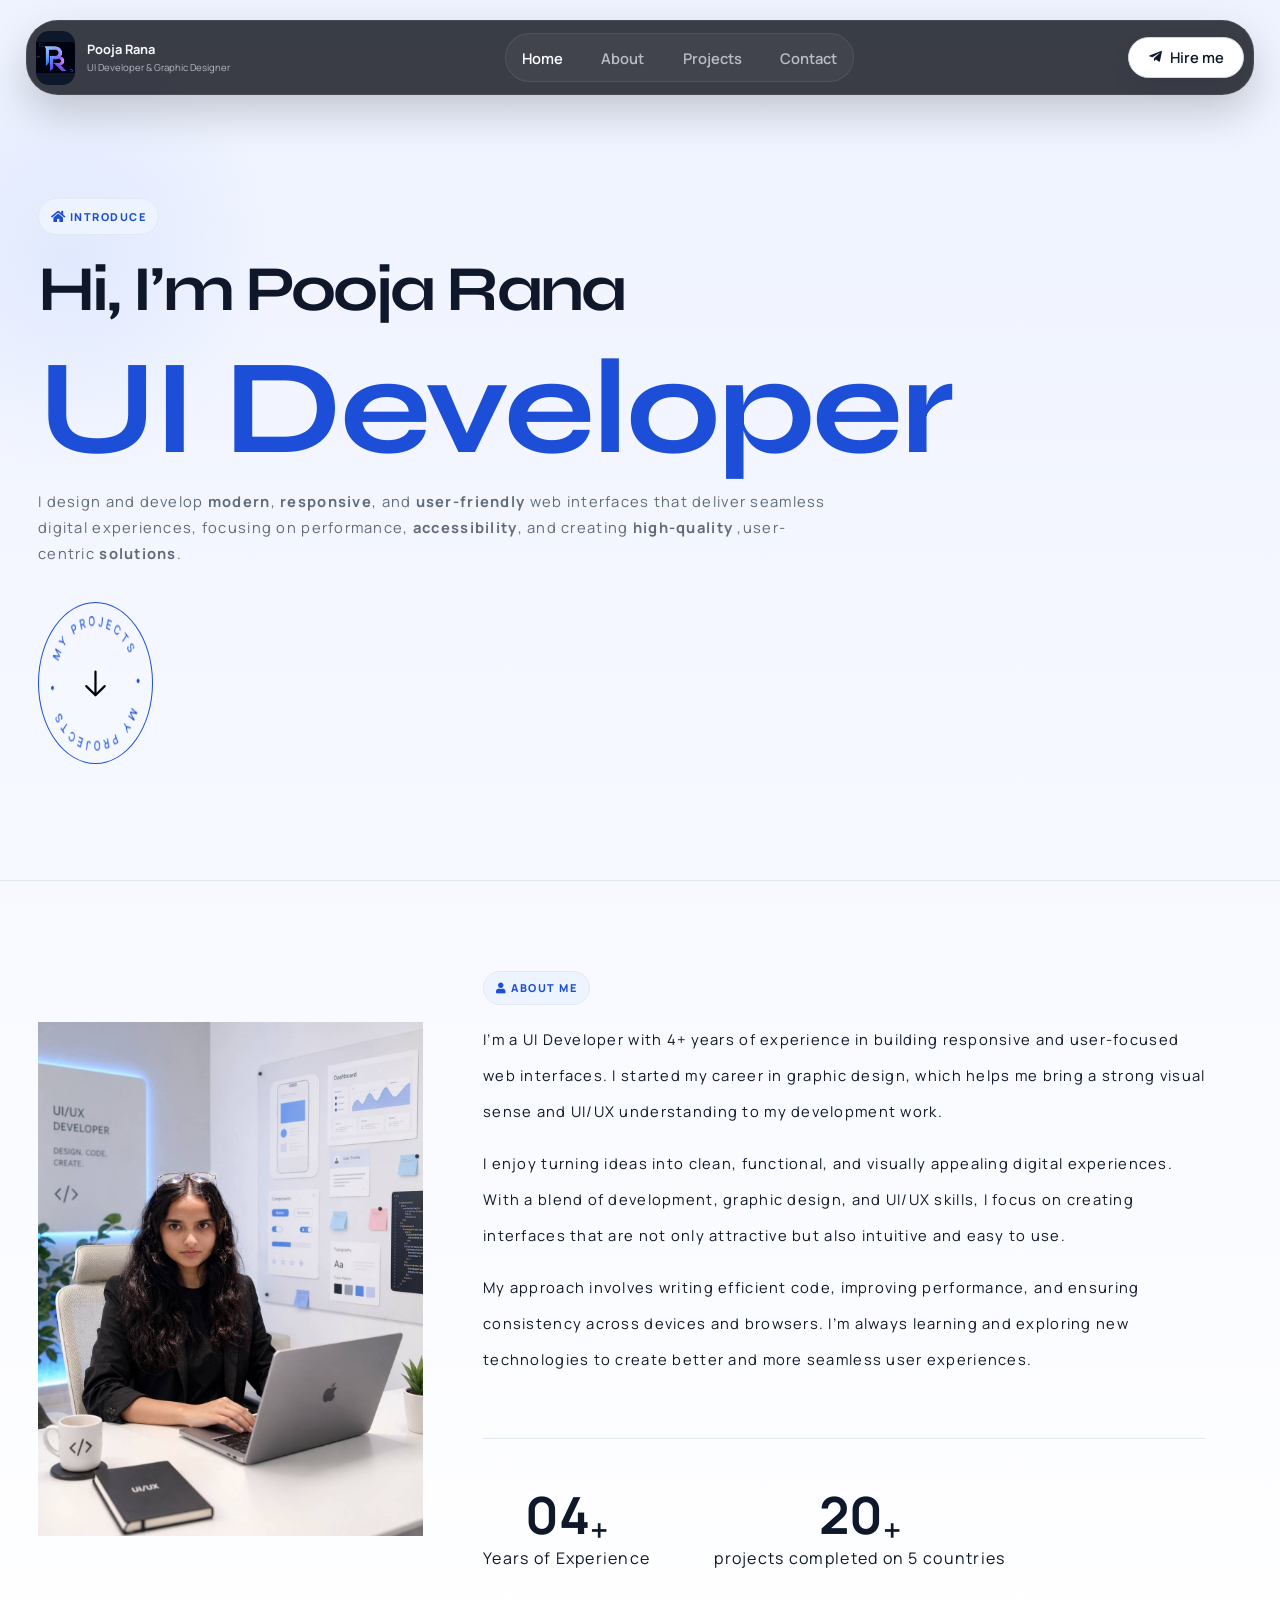
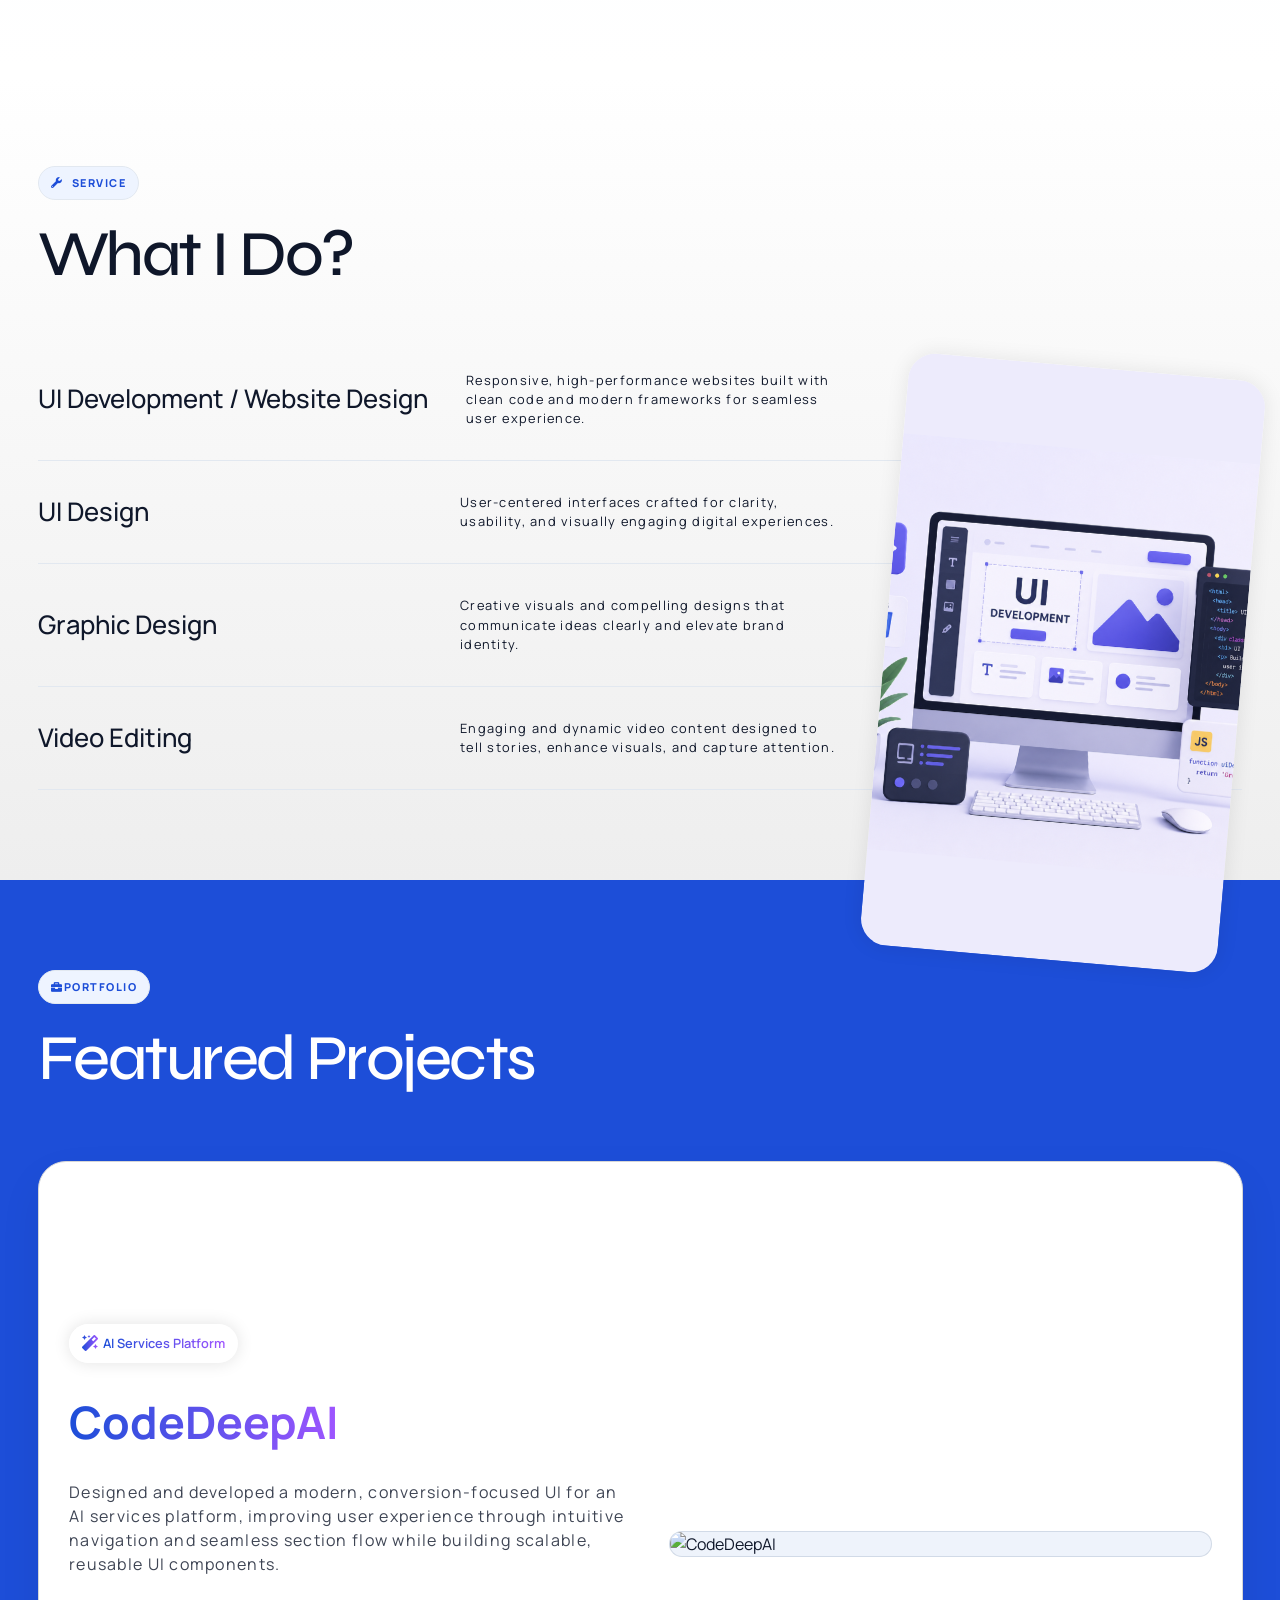
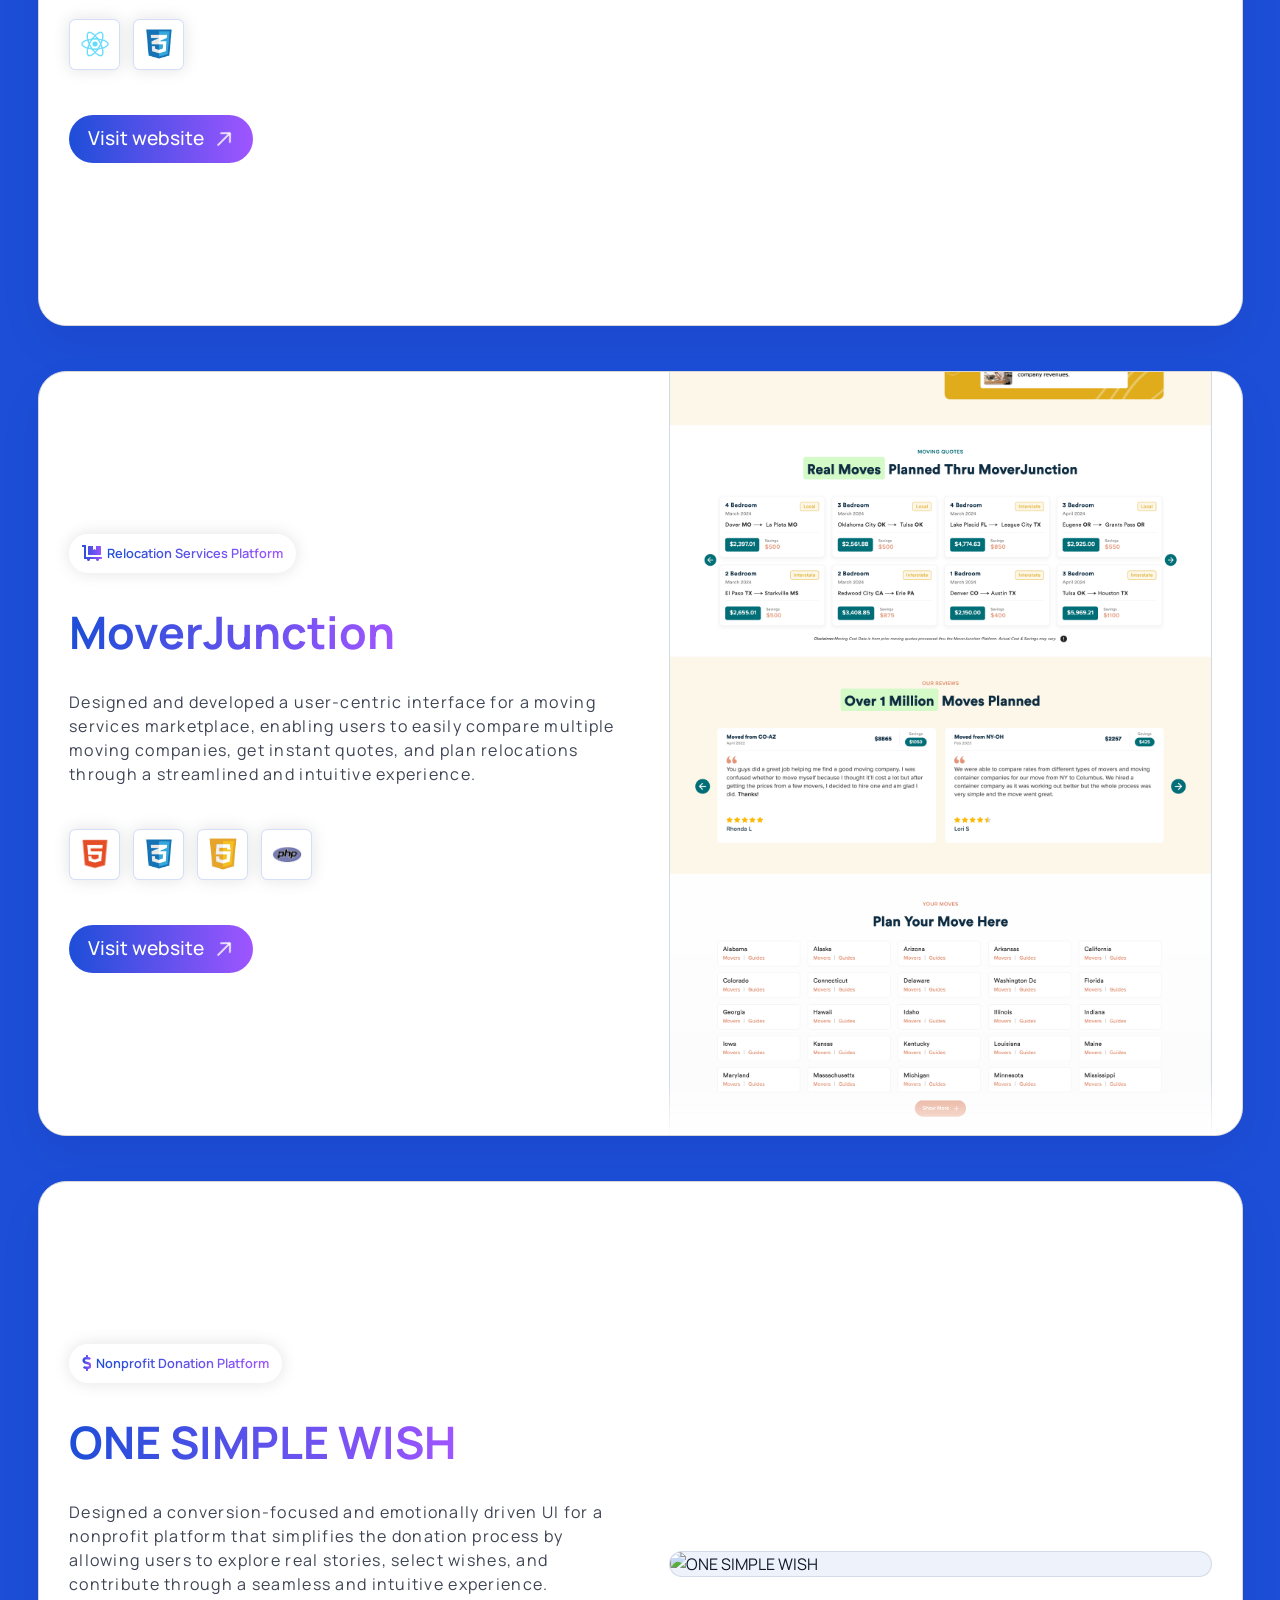
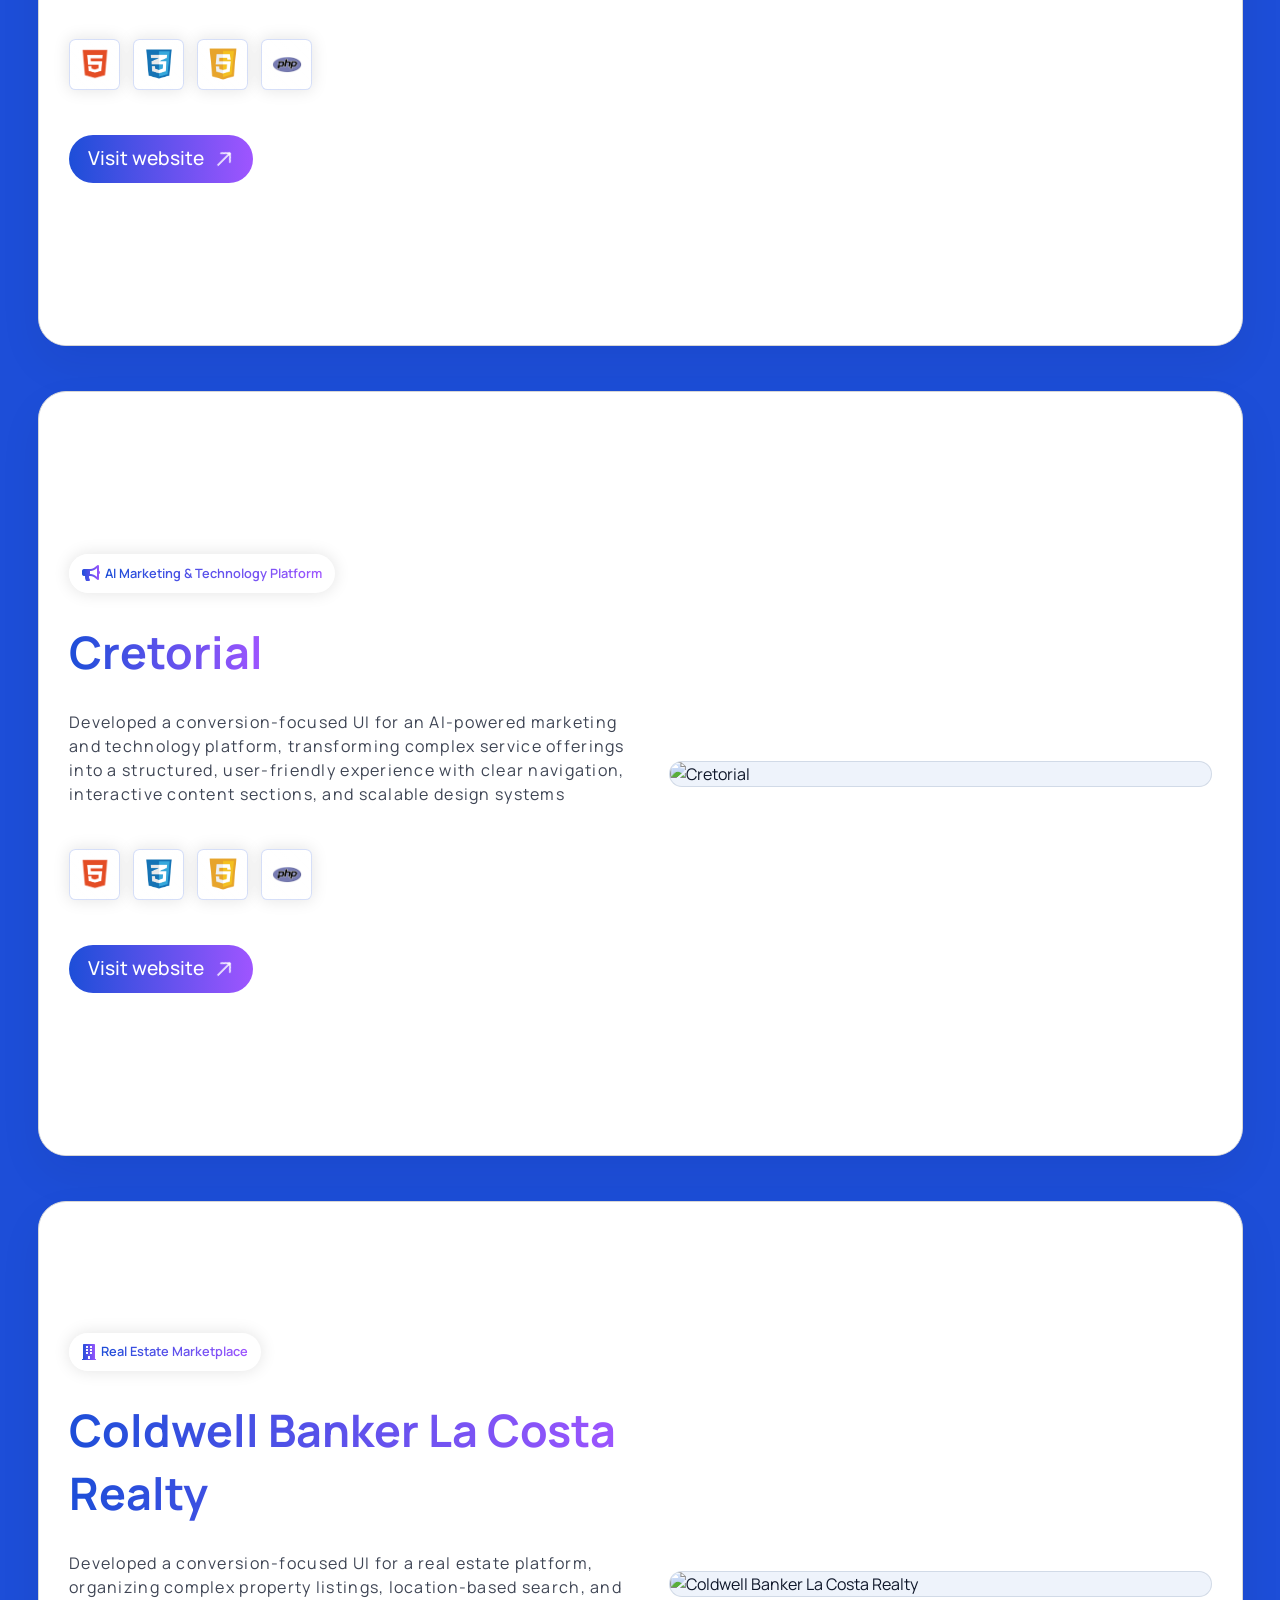
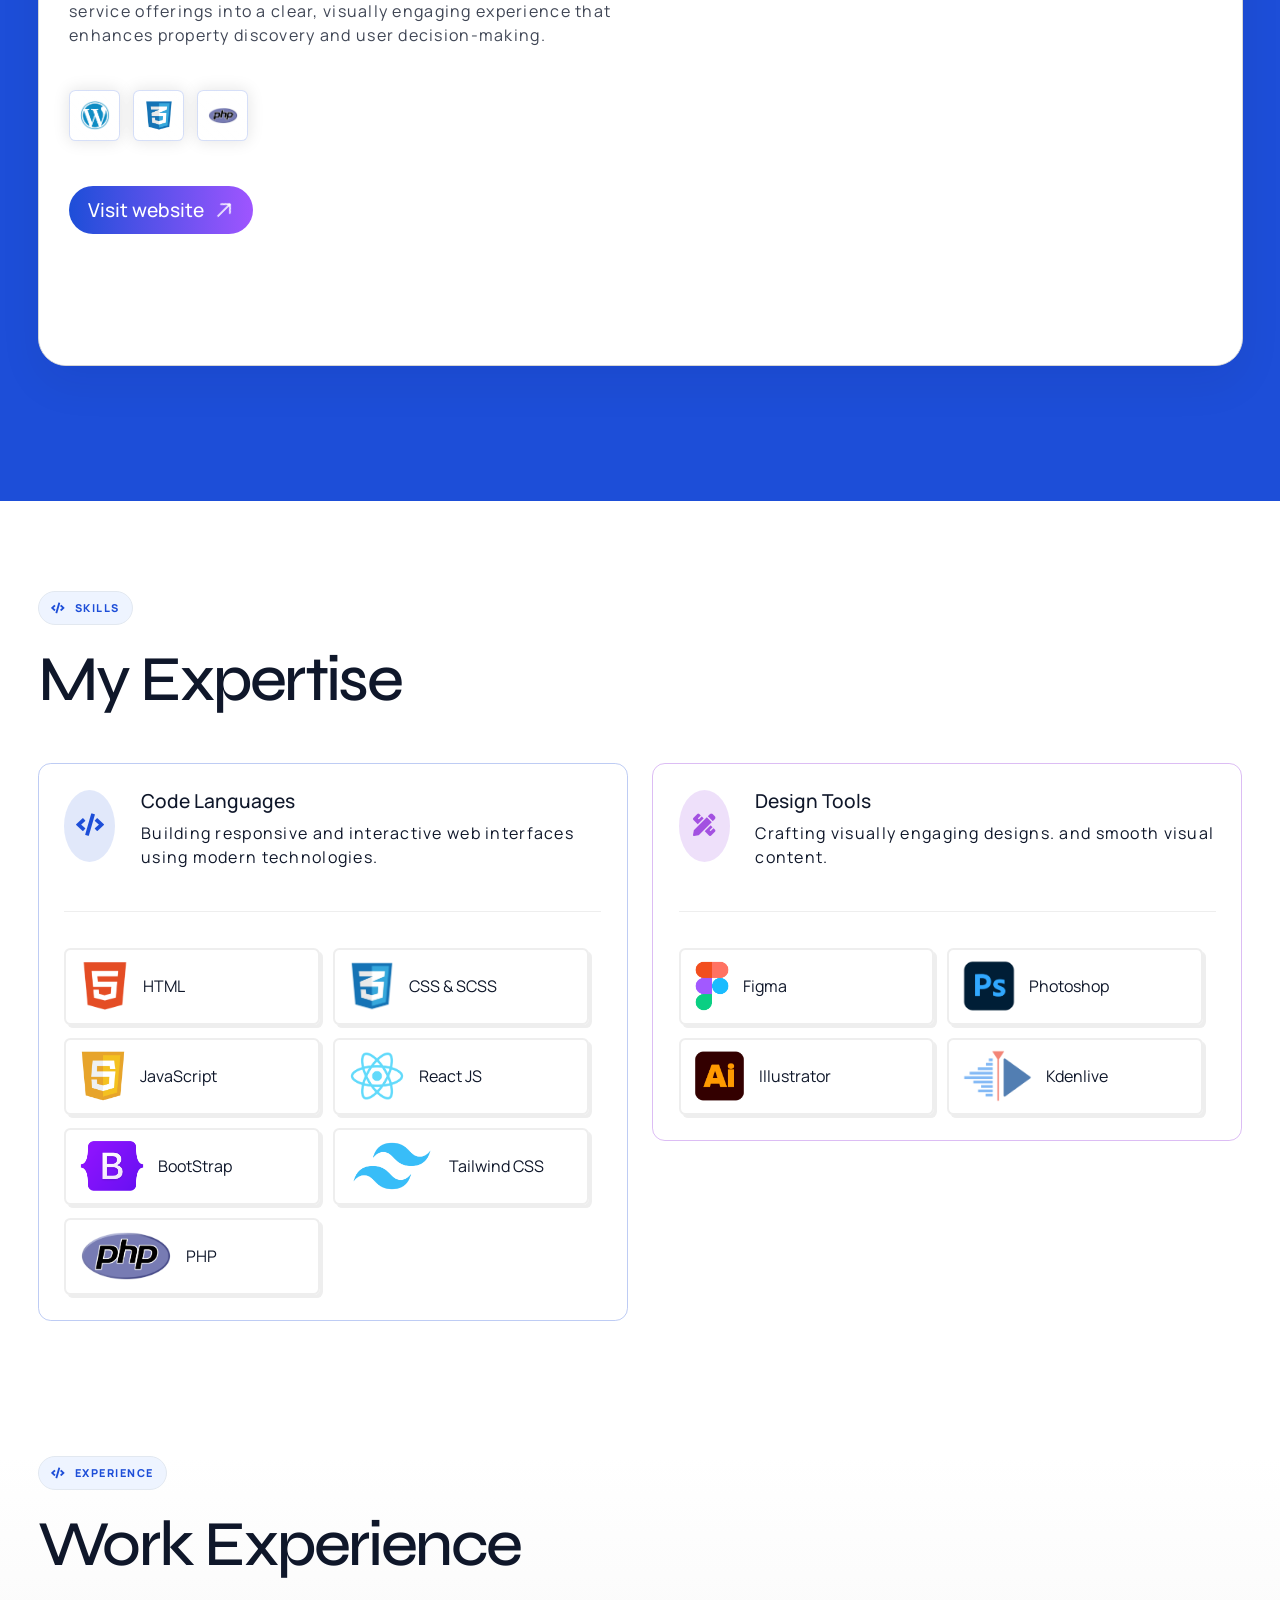
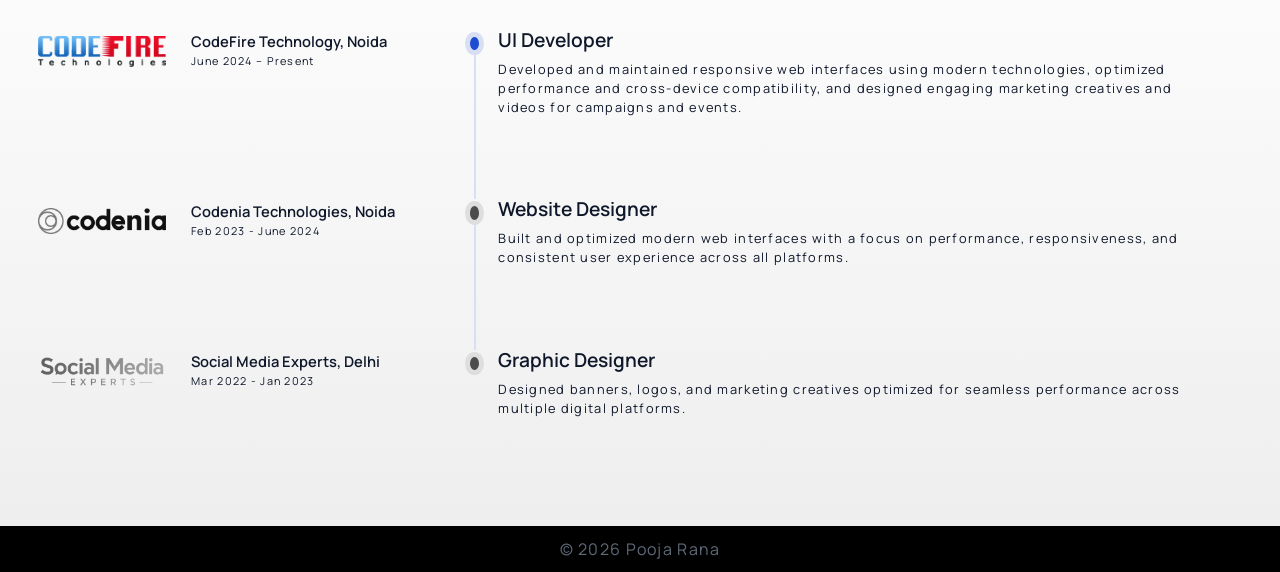
==== index.html @ a27c5177 "first-commit" ====
<!DOCTYPE html>
<html lang="en">
  <head>
    <meta charset="UTF-8" />
    <meta name="viewport" content="width=device-width, initial-scale=1.0" />
    <title>Pooja Rana | UI Developer, Frontend Designer & Responsive Website Specialist</title>
    <meta
      name="description"
      content="Pooja Rana is a UI Developer and Graphic Designer in Delhi creating responsive websites, landing pages, clean frontend layouts, and polished user interfaces."
    />
    <meta
      name="keywords"
      content="Pooja Rana, UI Developer, Graphic Designer, Frontend Developer, Responsive Websites, Landing Pages, HTML CSS JavaScript, Delhi"
    />
    <meta name="author" content="Pooja Rana" />
    <meta name="robots" content="index, follow" />
    <link rel="icon" type="image/svg+xml" href="favicon.svg" />
    <script>
      if (window.location.pathname.endsWith("/index.html")) {
        window.history.replaceState({}, "", `${window.location.pathname.replace(/index\.html$/, "")}${window.location.search}${window.location.hash}`);
      }
    </script>
    <link rel="preconnect" href="https://fonts.googleapis.com" />
    <link rel="preconnect" href="https://fonts.gstatic.com" crossorigin />
    <link
      href="https://fonts.googleapis.com/css2?family=Manrope:wght@400;500;600;700;800&family=Syne:wght@500;700;800&display=swap"
      rel="stylesheet"
    />
    <link href="https://cdn.jsdelivr.net/npm/bootstrap@5.3.8/dist/css/bootstrap.min.css" rel="stylesheet" integrity="sha384-sRIl4kxILFvY47J16cr9ZwB07vP4J8+LH7qKQnuqkuIAvNWLzeN8tE5YBujZqJLB" crossorigin="anonymous">
    <link rel="stylesheet" href="https://cdnjs.cloudflare.com/ajax/libs/font-awesome/5.15.3/css/all.min.css">    <link rel="stylesheet" href="styles/main.css?v=2026-04-05-06" />
    <script src="https://cdn.jsdelivr.net/npm/gsap@3.14.2/dist/gsap.min.js" defer></script>
    <script src="https://cdn.jsdelivr.net/npm/gsap@3.14.2/dist/ScrollTrigger.min.js" defer></script>
    <script src="scripts/main.js?v=2026-04-05-06" defer></script>
    <script src="scripts/data.js" defer></script>
  </head>
  <body data-page="home">
    <div id="site-header" data-include="components/header.html"></div>

    <main>
      <section class="hero">
        <div class="container">
           <p class="eyebrow hero-eyebrow animate-item"><span><i class="fas fa-home"></i></span>Introduce</p>
              <h1 class="hero-title animate-item">
                <span class="hero-title-line">Hi, I’m Pooja Rana <br/><span class="hero-inline-accent"> UI Developer</span></span><br/>
                <span class="hero-title-line">   </span>
              </h1>
              <p class="hero-copy animate-item">
                I design and develop <strong> modern</strong>, <strong>responsive</strong>, and <strong>user-friendly</strong> web interfaces that deliver seamless digital experiences, focusing on performance, <strong>accessibility</strong>, and creating <strong> high-quality</strong> ,user-centric<strong>  solutions</strong>.
              </p> 
              <div class="hero-actions animate-item">
                <a class="project-round-btn" href="#featuredProjects" title="My Projects">
                  <img
                      class="project-round-btn-icon"
                      src="assets/imgs/round-text.png"
                      alt="Projects"
                      loading="eager"
                      fetchpriority="high"
                      decoding="async"
                    />
                    <img
                      class="arrow-icon"
                      src="assets/imgs/arrow-down.svg"
                      alt="Projects"
                      loading="eager"
                      fetchpriority="high"
                      decoding="async"
                    />
                    </a>
              </div>
              <!-- <div class="hero-panel animate-item">
                  <div class="hero-photo-placeholder is-photo">
                    <img
                      class="hero-photo-image"
                      src="assets/imgs/profile-img.jpeg"
                      alt="Pooja Rana"
                      width="360"
                      loading="eager"
                      fetchpriority="high"
                      decoding="async"
                    />
                  </div>
                <div class="mini-grid">
                   <article class="mini-card">
                    <i class="fas fa-briefcase"></i><span><strong>4+ years</strong> of experience</span>
                  </article>
                  <article class="mini-card">
                   <i class="fas fa-id-badge"></i><span>UI Developer & Graphic Designer</span>
                  </article>
                  <article class="mini-card">
                    <i class="fas fa-map-pin"></i> <span>Mayur Vihar, Delhi</span>
                  </article>
                  <div class="social-icons">
                    <a href="#" title="Go to Linkedin profile">
                     <i class="fab fa-linkedin-in"></i>
                    </a>
                     <a href="#" title="Go to Email">
                     <i class="far fa-envelope"></i>
                    </a>
                    <a href="#" title="Go to Instagram profile">
                      <i class="fab fa-instagram"></i>
                    </a>
                  </div>
                  <div class="d-flex mt-3">
                    <a class="button button-primary me-2" href="#" title="Download CV"><span class="me-2"><i class="fas fa-arrow-down"></i></span>Download CV</a>
                  </div>
                </div>
              </div> -->
        </div>
      </section>

    <section class="about-section">
      <div class="container">
        <div class="row align-items-center justify-content-center">
          <div class="col-md-4">
            <img src="/assets/imgs/profile-img.jpg" alt="" srcset="">
          </div>
          <div class="col-md-8 px-md-5">
            <div class="section-head animate-item">
              <p class="eyebrow"><i class="fas fa-user mr-2"></i> About Me</p>
              <div class="about-me">
                <p>I’m a UI Developer with 4+ years of experience in building responsive and user-focused web interfaces. I started my career in graphic design, which helps me bring a strong visual sense and UI/UX understanding to my development work.</p>
                <p>I enjoy turning ideas into clean, functional, and visually appealing digital experiences. With a blend of development, graphic design, and UI/UX skills, I focus on creating interfaces that are not only attractive but also intuitive and easy to use.</p>
                <p>My approach involves writing efficient code, improving performance, and ensuring consistency across devices and browsers. I’m always learning and exploring new technologies to create better and more seamless user experiences.</p>
              </div>
              <div class="about-explain">
                <div class="about-text">
                  <h3 class="text">04 <sub>+</sub></h3>
                  <p class="text-sm">Years of Experience</p>
                </div>
                <div class="about-text">
                  <h3 class="text">20 <sub>+</sub></h3>
                  <p class="text-sm">projects completed on 5 countries</p>
                </div>
              </div>
            </div>
          </div>
        </div>
      </div>
    </section>

    <section class="service-section">
      <div class="container">
        <div class="section-head animate-item">
          <p class="eyebrow"><i class="fas fa-wrench me-2"></i>Service</p>
          <h2>What I Do?</h2>
        </div>
        <div class="service-row">
          <div class="service-card">
            <h3>UI Development / Website Design</h3>
            <p>Responsive, high-performance websites built with clean code and modern frameworks for seamless user experience.</p>
            <img src="/assets/imgs/ui-dev.png" alt="UI Development" srcset="" class="service-img">
          </div>
            <div class="service-card">
            <h3>UI Design</h3>
            <p>User-centered interfaces crafted for clarity, usability, and visually engaging digital experiences.</p>
            <img src="/assets/imgs/ui-design.png" alt="UI Development" srcset="" class="service-img">
          </div>
            <div class="service-card">
            <h3>Graphic Design</h3>
            <p>Creative visuals and compelling designs that communicate ideas clearly and elevate brand identity.</p>
            <img src="/assets/imgs/graphic-design.png" alt="UI Development" srcset="" class="service-img">
          </div>
            <div class="service-card">
            <h3>Video Editing</h3>
            <p>Engaging and dynamic video content designed to tell stories, enhance visuals, and capture attention.</p>
            <img src="/assets/imgs/video-editing.png" alt="UI Development" srcset="" class="service-img">
          </div>
        </div>
      </div>
    </section>

    <section class="featured-section" id="featuredProjects">
      <div class="container">
        <div class="section-head animate-item">
          <p class="eyebrow"><i class="fas fa-briefcase"></i>Portfolio</p>
          <h2>Featured Projects</h2>
        </div>
        <div class="projects-container"></div>
    
      </div>
    </section>

    <section class="skill-section">
      <div class="container">
        <div class="section-head animate-item">
          <p class="eyebrow"><i class="fas fa-code me-2"></i>Skills</p>
          <div class="skillContent">
            <h2>My Expertise</h2>
          </div>
        </div>
        <div class="row">
          <div class="col-md-6">
            <div class="skillsCardRow skillsCardRow1">
              <div class="skillHeading">
                <div class="skillIcon">
                  <i class="fas fa-code"></i>
                </div>
                <div class="skillText">
                  <h4>Code Languages</h4>
                  <p>Building responsive and interactive web interfaces using modern technologies.</p>
                </div>
              </div>
              <div class="allSkills">
                <div class="skillCard">
                  <img src="/assets/imgs/html-img.webp" alt="" srcset="">
                  HTML
                </div>
                <div class="skillCard">
                  <img src="/assets/imgs/css.webp" alt="" srcset="">
                  CSS & SCSS
                </div>
                <div class="skillCard">
                  <img src="/assets/imgs/js.webp" alt="" srcset="">
                  JavaScript
                </div>
                <div class="skillCard">
                  <img src="/assets/imgs/reactjs.png" alt="" srcset="">
                  React JS
                </div>
                <div class="skillCard">
                  <img src="/assets/imgs/bootstrap.png" alt="" srcset="">
                  BootStrap
                </div>
                <div class="skillCard">
                  <img src="/assets/imgs/tailwind.png" alt="" srcset="">
                  Tailwind CSS
                </div>
                <div class="skillCard">
                  <img src="/assets/imgs/php-img.png" alt="" srcset="">
                  PHP
                </div>
              </div>
            </div>
          </div>
          <div class="col-md-6">
            <div class="skillsCardRow  skillsCardRow2">
              <div class="skillHeading">
                <div class="skillIcon">
                <i class="fas fa-pencil-ruler"></i>
                </div>
                <div class="skillText">
                  <h4>Design Tools</h4>
                  <p>Crafting visually engaging designs. and smooth visual content.</p>
                </div>
              </div>
              <div class="allSkills">
                <div class="skillCard">
                  <img src="/assets/imgs/figma.png" alt="" srcset="">
                  Figma
                </div>
                <div class="skillCard">
                  <img src="/assets/imgs/photoshop.png" alt="" srcset="">
                  Photoshop
                </div>
                <div class="skillCard">
                  <img src="/assets/imgs/ai-img.png" alt="" srcset="">
                  Illustrator
                </div>
                <div class="skillCard">
                  <img src="/assets/imgs/kdenlive.png" alt="" srcset="">
                  Kdenlive
                </div>
              </div>
            </div>
          </div>
        </div>
      </div>
    </section>

    <section class="experience-section">
    <div class="container">
      <div class="section-head animate-item">
        <p class="eyebrow"><i class="fas fa-code me-2"></i>Experience</p>
        <div class="skillContent">
          <h2>Work Experience</h2>
        </div>
      </div>
      <div class="companiesMain">
        <div class="companyRow">
          <div class="logos">
            <img src="/assets/imgs/cf_logo.webp" alt="" srcset="">
            <div class="companyName">
              <h6>CodeFire Technology, Noida</h6>
                <p class="text-sm">June 2024 – Present</p>
            </div>
          </div>
          <div class="logoText">
            <h4>UI Developer</h4>
            <p>Developed and maintained responsive web interfaces using modern technologies, optimized performance and cross-device compatibility, and designed engaging marketing creatives and videos for campaigns and events.</p>
          </div>
        </div>
        <div class="companyRow">
            <div class="logos">
              <img src="/assets/imgs/codenia-logo.png" alt="" srcset="">
              <div class="companyName">
                <h6>Codenia Technologies, Noida</h6>
                <p class="text-sm">Feb 2023 - June 2024</p>
              </div>
          </div>
            <div class="logoText">
              <h4>Website Designer</h4>
              <p>Built and optimized modern web interfaces with a focus on performance, responsiveness, and consistent user experience across all platforms.</p>
            </div>
        </div>
        <div class="companyRow">
            <div class="logos">
              <img src="/assets/imgs/social-media-experts-logo.png" alt="" srcset="">
              <div class="companyName">
                <h6>Social Media Experts, Delhi</h6>
                <p class="text-sm">Mar 2022 - Jan 2023</p>
              </div>
          </div>
            <div class="logoText">
              <h4>Graphic Designer</h4>
              <p>Designed banners, logos, and marketing creatives optimized for seamless performance across multiple digital platforms.</p>
            </div>
        </div>
      </div>
      </div>
    </div>
    </section>


    </main>

    <div id="site-footer" data-include="components/footer.html"></div>
  </body>
</html>
---- styles/main.css ----
:root{--bg: #ffffff;--bg-soft: #f7f8fb;--panel: #ffffff;--line: #e2e8f0;--line-strong: #cdd6e2;--text: #0f172a;--muted: #5f6b7a;--accent: #1d4ed8;--accent-soft: #eef4ff;--accent-dark: #0f172a;--shadow: 0 18px 45px rgba(15, 23, 42, 0.06);--container: 90vw}*{box-sizing:border-box}html{scroll-behavior:smooth}img{max-width:100%}body{margin:0;font-family:"Manrope",sans-serif;color:var(--text);background:var(--bg);font-size:16px;background:linear-gradient(180deg, #d1ddff -33%, transparent, transparent 72%)}body.is-transitioning{overflow:hidden}a{color:inherit;text-decoration:none}p{letter-spacing:.1vw}button,input,select,textarea{font:inherit}.button{display:inline-flex;align-items:center;justify-content:center;min-height:3.25vw;padding:0 1.5vw;border-radius:999px;border:1px solid rgba(0,0,0,0);font-weight:600;line-height:1;white-space:nowrap;transition:transform 180ms ease,box-shadow 220ms ease,border-color 220ms ease,background-color 220ms ease,color 220ms ease;font-size:1.15vw}.button.button-primary{background:var(--accent);color:#fff}.button.button-secondary{background:#fff;color:var(--text);border-color:var(--line-strong);box-shadow:0 10px 24px rgba(15,23,42,.06)}.container{max-width:96vw}h2{font-size:5vw}.site-header{position:fixed;top:10px;z-index:40;padding:10px 0 0;background:rgba(0,0,0,0);border-bottom:0;left:50%;transform:translateX(-50%);width:100%}.site-header .header-inner{position:relative;min-height:5vh;padding:.75vw;display:flex;align-items:center;justify-content:space-between;gap:1vw;border-radius:2.5vw;background:rgba(7,10,18,.78);border:1px solid rgba(255,255,255,.08);box-shadow:0 18px 40px rgba(0,0,0,.18);-webkit-backdrop-filter:blur(5px);backdrop-filter:blur(5px)}.site-header .brand{display:inline-flex;align-items:center;gap:1vw}.site-header .brand-mark{width:3vw;height:6vh;display:grid;place-items:center;border-radius:1vw;background:var(--accent-dark);color:#fff;font-family:"Syne",sans-serif;font-weight:800;font-size:.75vw}.site-header .brand-copy{display:grid;gap:.2vw}.site-header .brand-copy strong{display:block;font-size:1vw;color:#f8fafc}.site-header .brand-copy .brand-subtitle,.site-header .brand-copy span{display:block;color:rgba(226,232,240,.72);font-size:.75vw;will-change:transform,opacity}.site-header .brand-name{display:inline-block;will-change:transform,opacity}.site-nav{display:flex;align-items:center;gap:2vw;padding:.75vw;border:1px solid rgba(255,255,255,.08);border-radius:999px;background:rgba(255,255,255,.04)}.site-nav a{padding:.25vw .5vw;border-radius:999px;color:rgba(226,232,240,.74);font-weight:600;font-size:1.15vw;transition:background-color 180ms ease,color 180ms ease,box-shadow 180ms ease,transform 180ms ease}.site-nav a:hover,.site-nav a.is-active{color:#fff}.site-nav .header-cta{position:relative;min-width:150px;overflow:hidden;isolation:isolate;background:rgba(255,255,255,.04);color:#f8fafc;border-color:rgba(255,255,255,.12);box-shadow:inset 0 1px 0 rgba(255,255,255,.08),0 8px 18px rgba(0,0,0,.12);will-change:transform}.site-nav .header-cta::before{content:"";position:absolute;inset:-10% auto auto -28%;width:42%;height:140%;background:linear-gradient(110deg, transparent 0%, rgba(255, 255, 255, 0.04) 38%, rgba(255, 255, 255, 0.26) 50%, transparent 64%);transform:translateX(-220%) rotate(12deg);transition:transform 520ms ease;pointer-events:none;z-index:-1}.site-nav .header-cta:hover,.site-nav .header-cta:focus-visible{border-color:rgba(255,255,255,.22);background:rgba(255,255,255,.08);box-shadow:inset 0 1px 0 rgba(255,255,255,.14)}.site-nav .header-cta:hover::before,.site-nav .header-cta:focus-visible::before{transform:translateX(360%) rotate(12deg)}.site-nav .header-cta.is-active{border-color:rgba(255,255,255,.18);background:rgba(255,255,255,.1);box-shadow:inset 0 1px 0 rgba(255,255,255,.14),0 12px 28px rgba(0,0,0,.18)}.site-nav .header-cta:active{transform:scale(0.98)}.nav-toggle{display:none;width:52px;height:52px;padding:0;border:1px solid rgba(255,255,255,.08);border-radius:20px;background:rgba(255,255,255,.04);cursor:pointer}.nav-toggle span{display:block;width:22px;height:2px;margin:0 auto;background:#f8fafc}.nav-toggle span+span{margin-top:7px}.hero{position:relative;overflow:clip;padding:10vh 0;padding-top:22vh;border-bottom:1px solid var(--line)}.hero::after,.hero::before{content:"";position:absolute;border-radius:50%;pointer-events:none}.hero::before{top:48px;left:-140px;width:420px;height:420px;background:radial-gradient(circle, rgba(37, 99, 235, 0.08), transparent 72%)}.hero .hero-title{font-size:5vw;font-weight:700}.hero .hero-inline-accent{font-size:10.5vw}.hero .hero-copy{margin:0 0 2vh;font-size:1.15vw;max-width:62vw}.hero .hero-actions{display:flex;flex-wrap:wrap;gap:14px;margin-top:4vh;margin-bottom:26px}.hero .hero-panel{width:100%;max-width:24vw;justify-self:end;padding:16px;position:absolute;top:20vh;right:2vw;background:rgba(255,255,255,.631372549);-webkit-backdrop-filter:blur(3px);backdrop-filter:blur(3px);padding:1vw}.hero .hero-panel .mini-grid{padding:1vh}.hero .hero-panel .mini-grid .mini-card{margin-top:2vh;font-size:1.15vw;font-weight:400}.hero .hero-panel .mini-grid .mini-card span{margin-left:1vw}.hero .hero-panel .social-icons{display:flex;gap:.75vw;margin:3vh 0}.hero .hero-panel .social-icons a{display:flex;align-items:center;padding:1.15vh;border:1px solid var(--muted);color:var(--muted);border-radius:50%;transition:all .3s ease;font-size:1vw;transform:translateY(0)}.hero .hero-panel .social-icons a:hover,.hero .hero-panel .social-icons a:focus{background-color:var(--accent);border-color:var(--accent);color:#fff;transform:translateY(-0.4vh)}.hero .hero-photo-placeholder{position:relative;overflow:hidden;border-radius:50%;width:-moz-fit-content;width:fit-content;margin:auto}.hero .hero-photo-placeholder .hero-photo-image{-o-object-position:top;object-position:top;-o-object-fit:cover;object-fit:cover;height:20vh;width:20vh}.hero .project-round-btn{display:flex;align-items:center;justify-content:center;position:relative;width:9vw;height:18vh;color:var(--accent);font-size:4vh;padding:1vh;border:1px solid;border-radius:50%}.hero .project-round-btn .project-round-btn-icon{width:7vw;height:15vh;animation:rotate360 14s linear infinite;position:absolute;transform:translate(-50% -50%)}.hero .project-round-btn .arrow-icon{width:3vh;height:3vh}.hero .project-round-btn:hover .project-round-btn-icon{animation-play-state:paused}.hero-title,.page-title,.section-head h2,.soft-card h3,.form-card h3,.feature-strip h2,.footer-brand h3{margin:0;font-family:"Syne",sans-serif;letter-spacing:-0.04em;line-height:normal}.hero-title-accent{position:relative;color:var(--accent);isolation:isolate}.hero-inline-accent{color:var(--accent)}.hero-title-accent::after{content:"";position:absolute;left:0;right:0;bottom:.08em;height:.18em;border-radius:999px;background:rgba(37,99,235,.14);transform-origin:left center;z-index:-1;animation:heroAccentGlow 5.6s ease-in-out infinite}.animate-item,.page-title,.page-copy{will-change:transform,opacity}.hero-title-line,.hero-copy,.hero-actions,.hero-panel,.hero-photo-frame{will-change:transform,opacity}.eyebrow{position:relative;overflow:hidden}.eyebrow span{font-size:1vw;margin-right:3px}.eyebrow::after{content:"";position:absolute;inset:0;background:linear-gradient(120deg, transparent 0%, rgba(255, 255, 255, 0.18) 36%, rgba(255, 255, 255, 0.78) 50%, transparent 64%);transform:translateX(-170%);animation:heroEyebrowSweep 6s ease-in-out infinite;pointer-events:none}.hero-eyebrow .page-title{font-size:clamp(2.5rem,5vw,4.3rem)}.hero-copy,.page-copy,.soft-card p,.timeline-item p,.timeline-item li,.feature-strip p,.footer-brand p,.footer-bottom p,.field span,.form-status{color:var(--muted);line-height:1.75}.page-copy{max-width:700px;margin:20px 0 0;font-size:1.02rem}.eyebrow,.card-label{width:-moz-fit-content;width:fit-content;margin:0 0 16px;padding:8px 12px;border-radius:999px;border:1px solid var(--line);background:var(--accent-soft);color:var(--accent);font-size:.85vw;font-weight:800;letter-spacing:.14em;text-transform:uppercase}.hero-panel,.soft-card,.stat-card,.timeline-item,.project-card,.form-card,.feature-strip{background:var(--panel);border:1px solid var(--line);border-radius:28px;box-shadow:var(--shadow);transition:transform 220ms ease,box-shadow 220ms ease,border-color 220ms ease}.hero-panel,.soft-card,.form-card,.project-card,.timeline-item{padding:30px}.hero-photo-frame,.skill-row,.info-list div{transition:transform 220ms ease,box-shadow 220ms ease,border-color 220ms ease}.hero-panel:hover,.soft-card:hover,.stat-card:hover,.timeline-item:hover,.project-card:hover,.form-card:hover,.feature-strip:hover,.hero-photo-frame:hover,.skill-row:hover,.info-list div:hover{transform:translateY(-8px);border-color:#d4ddeb;box-shadow:0 22px 40px rgba(15,23,42,.1)}.about-section{padding:10vh 0}.about-section .about-me{border-bottom:1px solid var(--line);padding-bottom:5vh}.about-section .about-me p{font-size:1.15vw;line-height:4vh}.about-section .about-explain{display:flex;align-items:center;padding-top:5vh;gap:5vw;text-align:center}.about-section .about-explain .about-text .text{font-size:4vw;font-weight:700;margin:0}.about-section .about-explain .about-text .text sub{font-weight:600;font-size:2.5vw;margin-left:-10px}.service-section{background:linear-gradient(180deg, transparent, #eee);padding-bottom:10vh}.service-row{padding-top:5vh;position:relative}.service-row .service-card{display:flex;align-items:center;text-align:left;gap:3vw;padding:2.5vw 0;border-bottom:1px solid var(--line);transition:all .3s ease}.service-row .service-card h3{white-space:nowrap;min-width:30vw;margin:0;font-size:2vw;font-weight:500}.service-row .service-card p{max-width:30vw;margin:0;font-size:1vw;letter-spacing:.1vw}.service-row .service-card .service-img{height:66vh;width:28vw;-o-object-fit:cover;object-fit:cover;position:absolute;right:0;top:8vh;transform:rotate(-5deg);border-radius:3vh;box-shadow:0px 0px 20px 1px rgba(0,0,0,.0784313725);transition:all 1s ease;opacity:0}.service-row .service-card:first-child .service-img{opacity:1;transform:rotate(5deg)}.service-row .service-card:hover{background:#fff;padding-left:2vw}.service-row .service-card:hover h3{color:var(--accent)}.service-row .service-card:hover .service-img{opacity:1;transform:rotate(5deg)}.skill-section{padding:10vh 0}.skill-section .skillsCardRow{border:1px solid #beccf4;border-radius:1vw;margin:5vh 0vw;padding:2vw;height:-webkit-fill-available;height:-moz-available;height:stretch}.skill-section .skillsCardRow .skillHeading{display:flex;align-items:flex-start;gap:2vw;padding:0 0 4vh;margin-bottom:4vh;border-bottom:1px solid #eee}.skill-section .skillsCardRow .skillHeading h4{font-size:1.5vw}.skill-section .skillsCardRow .skillHeading p{margin:0;min-height:6vh}.skill-section .skillsCardRow .skillHeading .skillIcon{min-height:8vh;min-width:4vw;border-radius:50%;display:flex;align-items:center;justify-content:center;font-size:1.75vw}.skill-section .skillsCardRow.skillsCardRow1 .skillIcon{background:rgba(29,79,216,.1294117647);color:var(--accent)}.skill-section .skillsCardRow.skillsCardRow2{border:1px solid rgba(135,29,216,.2901960784)}.skill-section .skillsCardRow.skillsCardRow2 .skillIcon{background:rgba(135,29,216,.137254902);color:rgba(135,29,216,.7333333333)}.skill-section .skillsCardRow .allSkills{display:flex;flex-wrap:wrap;gap:1vw;align-items:center}.skill-section .skillsCardRow .allSkills .skillCard{padding:.75vw 1vw;border:2px solid #eee;border-radius:.5vw;box-shadow:3px 3px 0px 0px #eee;width:calc(50% - 1vw);display:flex;align-items:center;gap:1vw}.skill-section .skillsCardRow .allSkills .skillCard img{height:6vh}.projectSkills{display:flex;flex-wrap:wrap;gap:1vw;align-items:center}.projectSkills img{height:6vh}.experience-section{background:linear-gradient(180deg, transparent, #eee);padding-bottom:8vh}.experience-section .companyRow{display:flex;align-items:flex-start;margin-top:5vh;gap:4vw;padding-bottom:4vh}.experience-section .companyRow .logos{display:flex;align-items:center;gap:2vw;width:-webkit-fill-available;width:-moz-available;width:stretch;max-width:32vw;padding-top:.5vh}.experience-section .companyRow .logos img{width:10vw}.experience-section .companyRow .logos h6{font-size:1.15vw;white-space:nowrap;font-weight:600;margin-bottom:.25vh}.experience-section .companyRow .logos p{font-size:.85vw;margin:0}.experience-section .companyRow .logoText{position:relative;padding-right:3vw}.experience-section .companyRow .logoText::before{position:absolute;content:"";left:-24px;height:calc(100% + 8vh);width:2px;background:#d8def4;top:10px}.experience-section .companyRow .logoText p{font-size:1vw;margin:0}.experience-section .companyRow .logoText h4{font-size:1.5vw;font-weight:600;position:relative}.experience-section .companyRow .logoText h4:before{content:"";width:.7vw;height:1.5vh;border-radius:50%;background:#1d4cd2;position:absolute;left:-28px;top:8px;box-shadow:0 0 0px 5px #d8def4}.experience-section .companyRow:last-child .logoText::before{display:none}.experience-section .companyRow:nth-of-type(2) img,.experience-section .companyRow:nth-of-type(2) h4::before,.experience-section .companyRow:nth-of-type(3) img,.experience-section .companyRow:nth-of-type(3) h4::before{filter:grayscale(1)}.experience-section .companyRow:nth-of-type(2):hover img,.experience-section .companyRow:nth-of-type(2):hover h4::before,.experience-section .companyRow:nth-of-type(3):hover img,.experience-section .companyRow:nth-of-type(3):hover h4::before{filter:grayscale(0)}.service-section{padding:10vh 0}.service-section .project-grid{margin-top:10vh}.project-grid{grid-template-columns:repeat(2, minmax(0, 1fr))}.site-transition{display:none}.project-tech,.project-marketplace,.project-brand,.project-realestate,.project-industrial{--preview-duration: 24s}.project-preview::after{content:"";position:absolute;inset:auto 0 0;height:56px;background:linear-gradient(180deg, rgba(255, 255, 255, 0), rgba(255, 255, 255, 0.94));pointer-events:none}.project-preview-media{height:100%;border-radius:16px;overflow:hidden;background:#eef3fb;border:1px solid rgba(207,216,229,.9)}.project-preview-image{display:block;width:100%;height:auto;transform:translateY(0);transition:transform var(--preview-duration) cubic-bezier(0.22, 0.61, 0.36, 1);will-change:transform}.project-preview:hover .project-preview-image,.project-preview:focus-within .project-preview-image{transform:translateY(calc(var(--preview-window) - 100%))}.project-preview-note{position:static;right:16px;bottom:14px;z-index:1;padding:8px 12px;border-radius:999px;background:rgba(15,23,42,.84);color:#f8fafc;font-size:.72rem;font-weight:800;letter-spacing:.04em}.text-link{display:inline-flex;margin-top:20px;color:var(--accent);font-weight:800}section.featured-section{background:#1d4ed8;padding:10vh 0}section.featured-section h2{color:#fff;margin-bottom:7vh}section.featured-section .project-card{display:flex;--preview-window: 230px;--preview-duration: 30s;height:85vh;border:1px solid #d6d6d6;margin-bottom:5vh;position:sticky;top:15vh;background:#fff;flex-direction:row-reverse;align-items:center;overflow:hidden}section.featured-section .project-card .project-content{display:flex;flex-direction:column;align-items:flex-start;gap:3vh;padding-right:3vw;width:55%}section.featured-section .project-card .project-content .project-icon{font-size:1vw;font-weight:600;display:flex;align-items:center;background:linear-gradient(45deg, #fff, transparent);border-radius:2vw;display:flex;padding:.75vw 1vw;box-shadow:0 0px 16px 1px rgba(0,0,0,.1019607843)}section.featured-section .project-card .project-content .project-icon i{margin-right:5px;font-size:1.25vw}section.featured-section .project-card .project-content h3{font-size:3.5vw;font-weight:700;line-height:7vh;margin:0}section.featured-section .project-card .project-content .skillCard{height:4vw;width:4vw;display:flex;align-items:center;justify-content:center;border:1px solid rgba(29,77,214,.1803921569);border-radius:.5vw;padding:.75vw;box-shadow:0 0px 16px 1px rgba(0,0,0,0.1019607843);background:linear-gradient(45deg, #fff, transparent)}section.featured-section .project-card .project-content .skillCard img{-o-object-fit:contain;object-fit:contain}section.featured-section .project-card .project-content p{opacity:.8}section.featured-section .project-card .project-content .text-link{margin-top:18px;font-size:1.5vw;font-weight:500;display:flex;align-items:center;transition:all .3s ease;color:#fff;background:linear-gradient(90deg, var(--accent), #9f55ff);min-height:3.25vw;padding:.75vw 1.5vw;border-radius:999px}section.featured-section .project-card .project-content .text-link i{font-size:25px;margin-top:6px;transform:rotate(45deg);margin-left:10px}section.featured-section .project-card .project-content .text-link img{width:20px;margin-left:10px;transform:rotate(45deg);border-radius:50%}section.featured-section .project-card .project-content .text-link:hover{transform:translateX(10px);transition:all .3s ease}section.featured-section .project-card .project-content .text-link:hover img{transform:rotate(90deg)}section.featured-section .project-card .project-preview{width:50%}.gradient-text,section.featured-section .project-card .project-content .project-icon i,section.featured-section .project-card .project-content .project-icon span,section.featured-section .project-card .project-content h3{background:linear-gradient(90deg, var(--accent), #9f55ff);-webkit-background-clip:text;-webkit-text-fill-color:rgba(0,0,0,0);background-clip:text;color:rgba(0,0,0,0)}@media(hover: none){.project-preview-image{transition:none}}@media(prefers-reduced-motion: reduce){.hero-eyebrow::after,.hero-title-accent::after{animation:none}.project-preview-image{transition:none}.project-card:hover .project-preview-image,.project-card:focus-within .project-preview-image{transform:none}}.site-footer{background:#000;text-align:center;padding:1vh;display:flex;align-items:center;justify-content:center}.site-footer p{margin:0}@keyframes heroEyebrowSweep{0%,100%{transform:translateX(-170%)}42%,58%{transform:translateX(170%)}}@keyframes heroAccentGlow{0%,100%{transform:scaleX(0.92);opacity:.48}50%{transform:scaleX(1);opacity:.86}}@keyframes transitionLoaderSweep{0%{transform:translateX(0%)}100%{transform:translateX(380%)}}@keyframes transitionDotPulse{0%,100%{transform:translateY(0);opacity:.28}50%{transform:translateY(-6px);opacity:1}}@keyframes rotate360{0%,100%{transform:rotate(-45deg)}50%{transform:rotate(360deg)}}
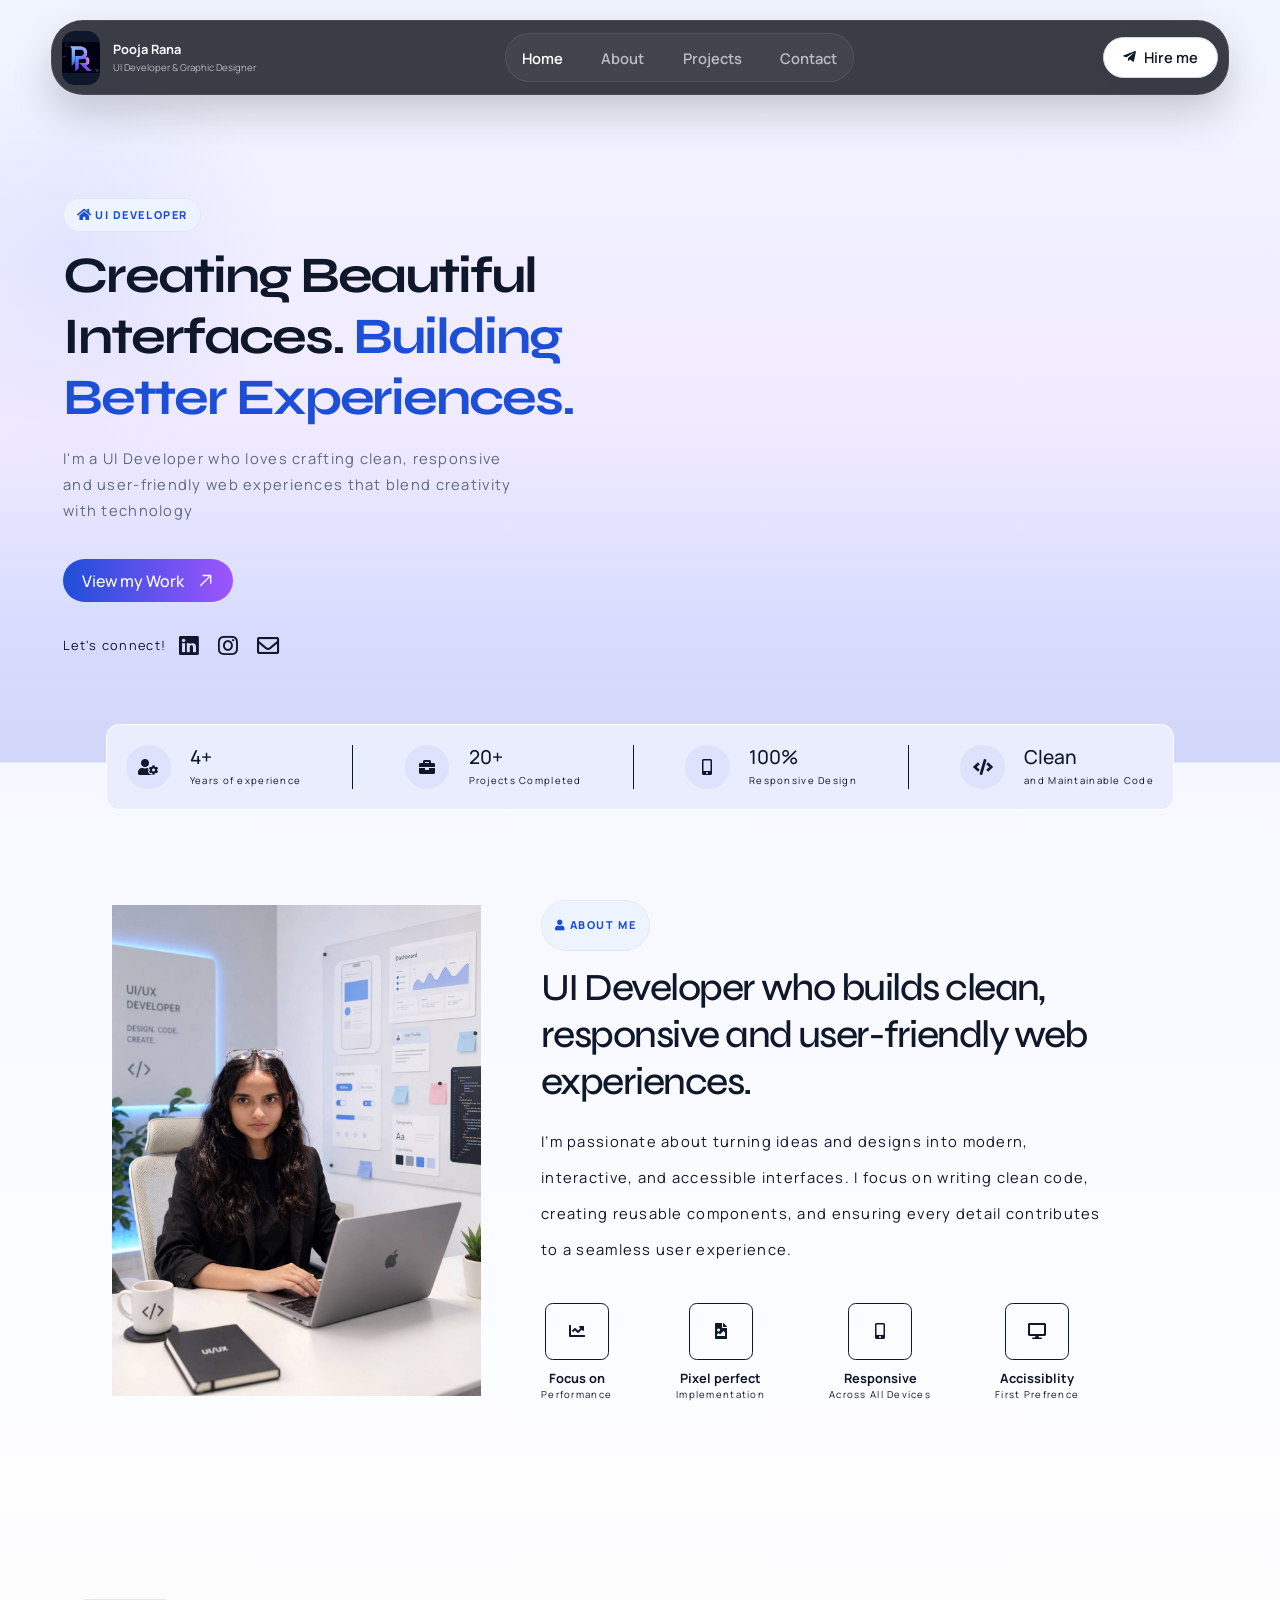
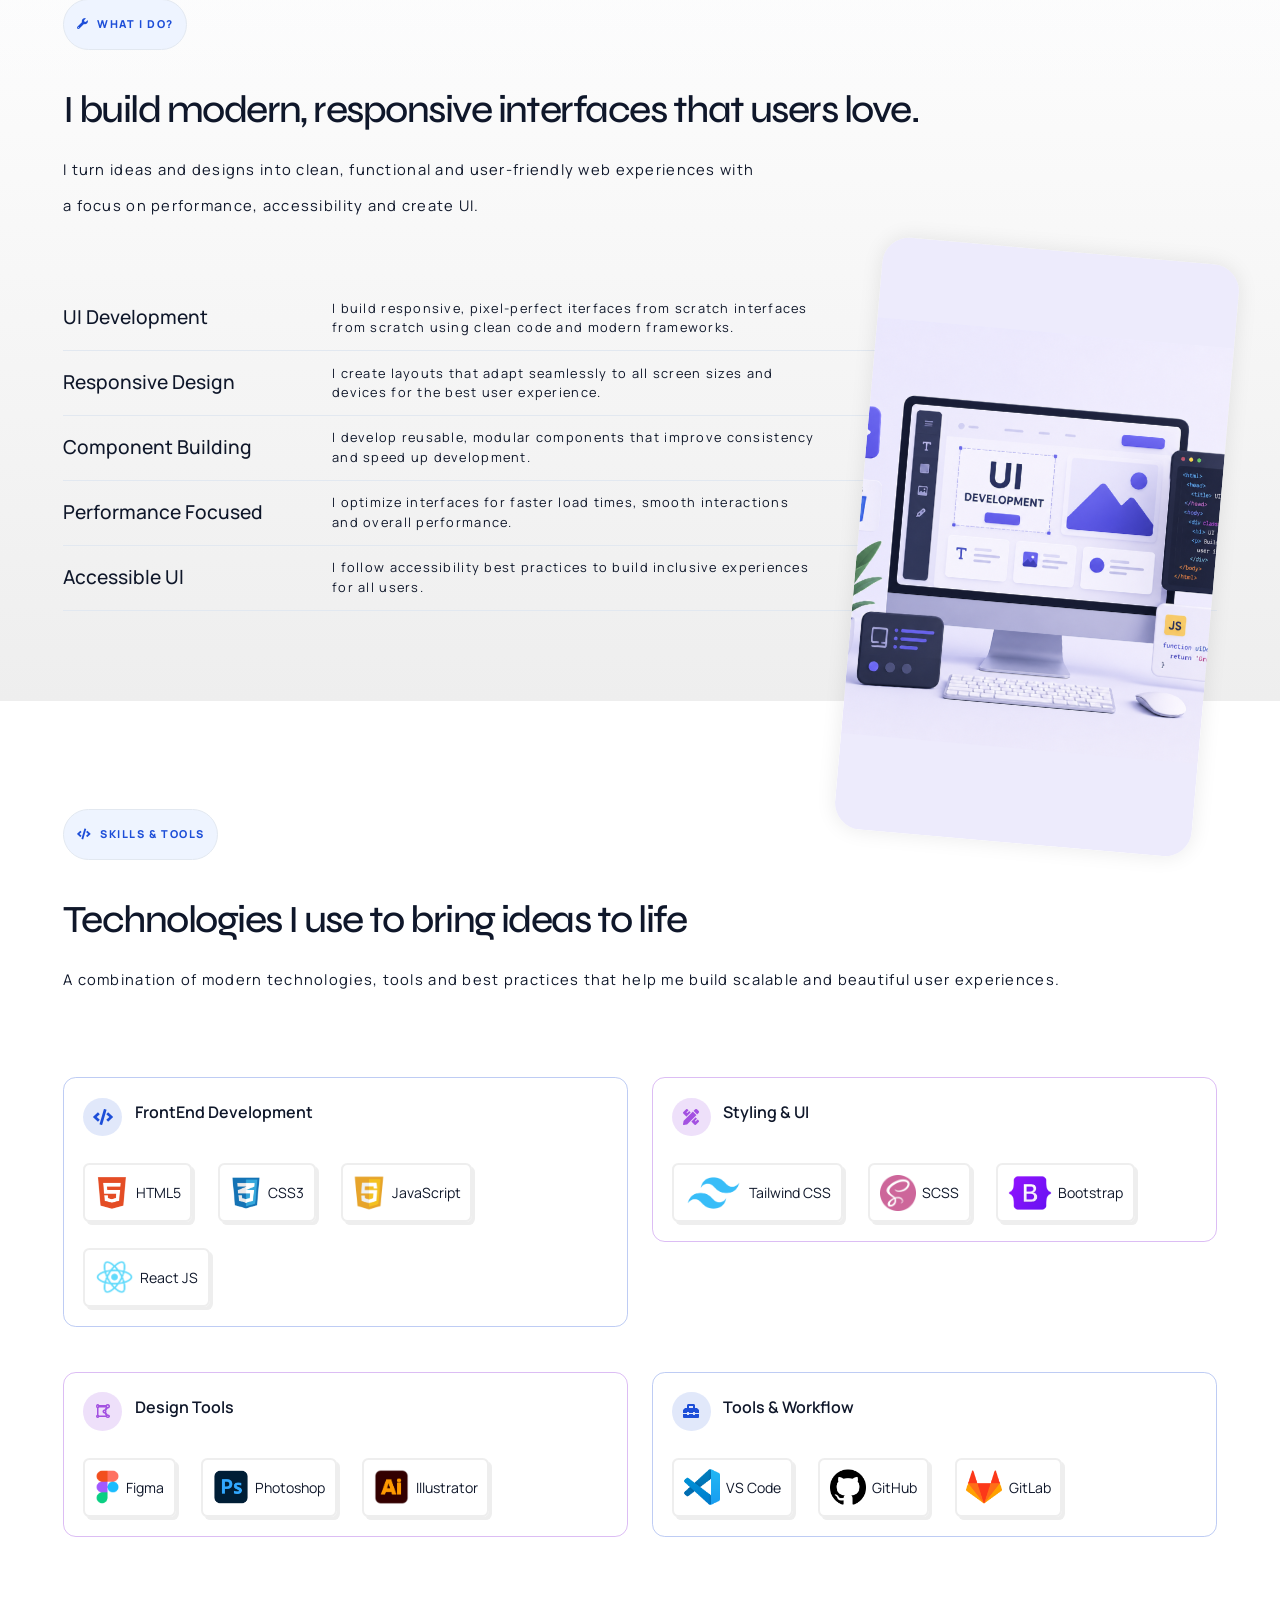
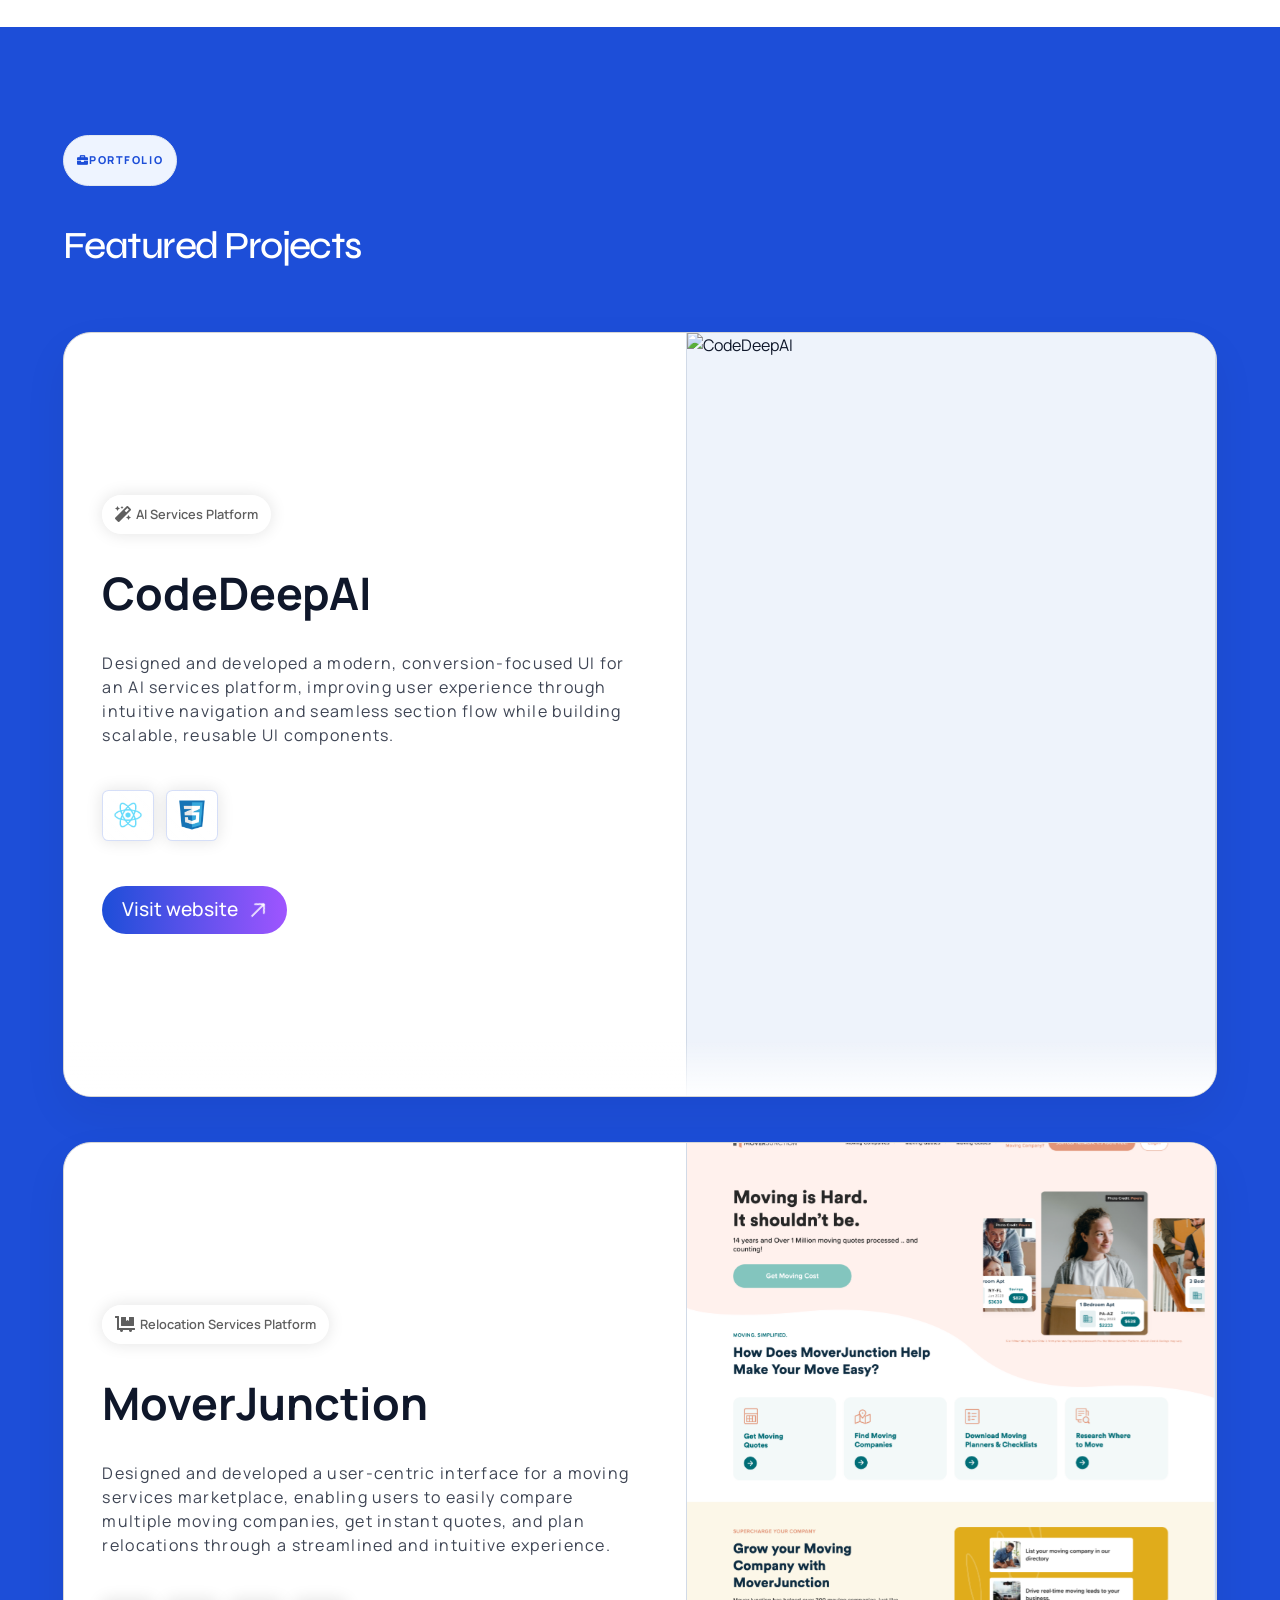
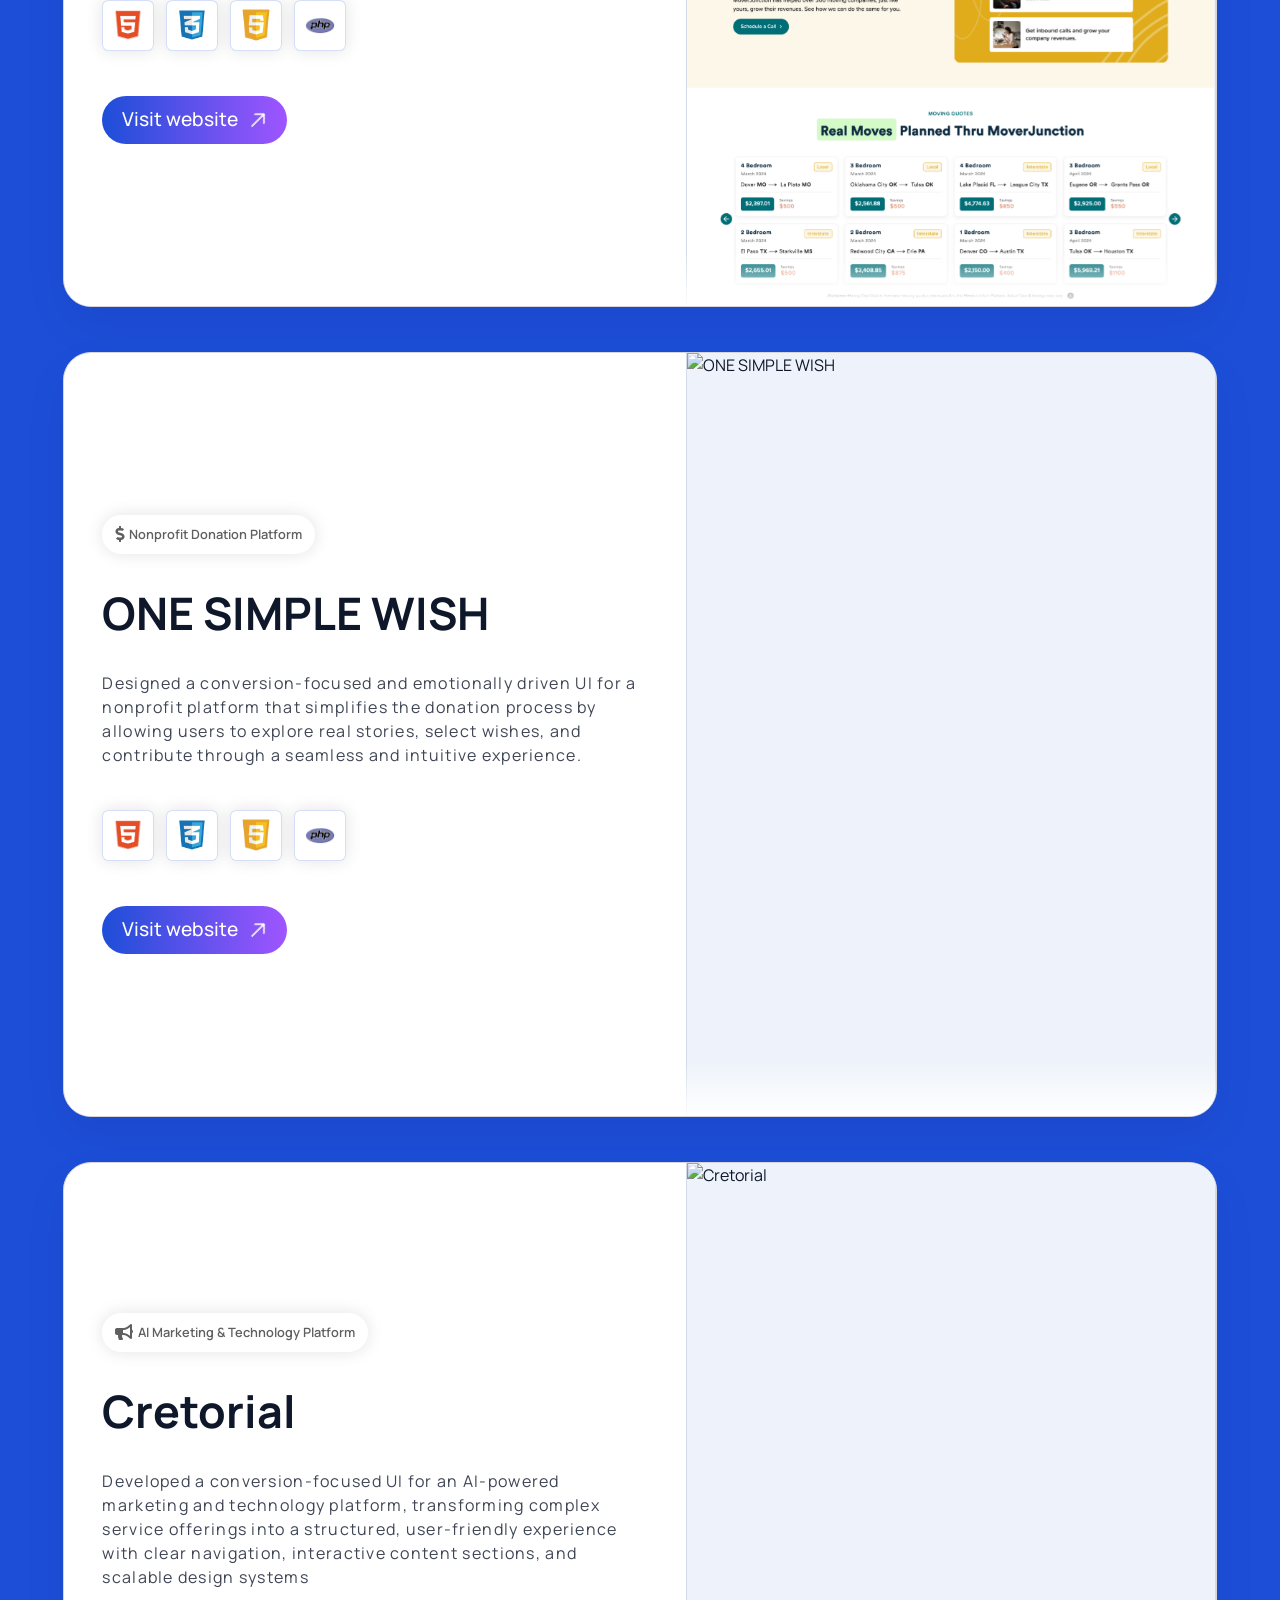
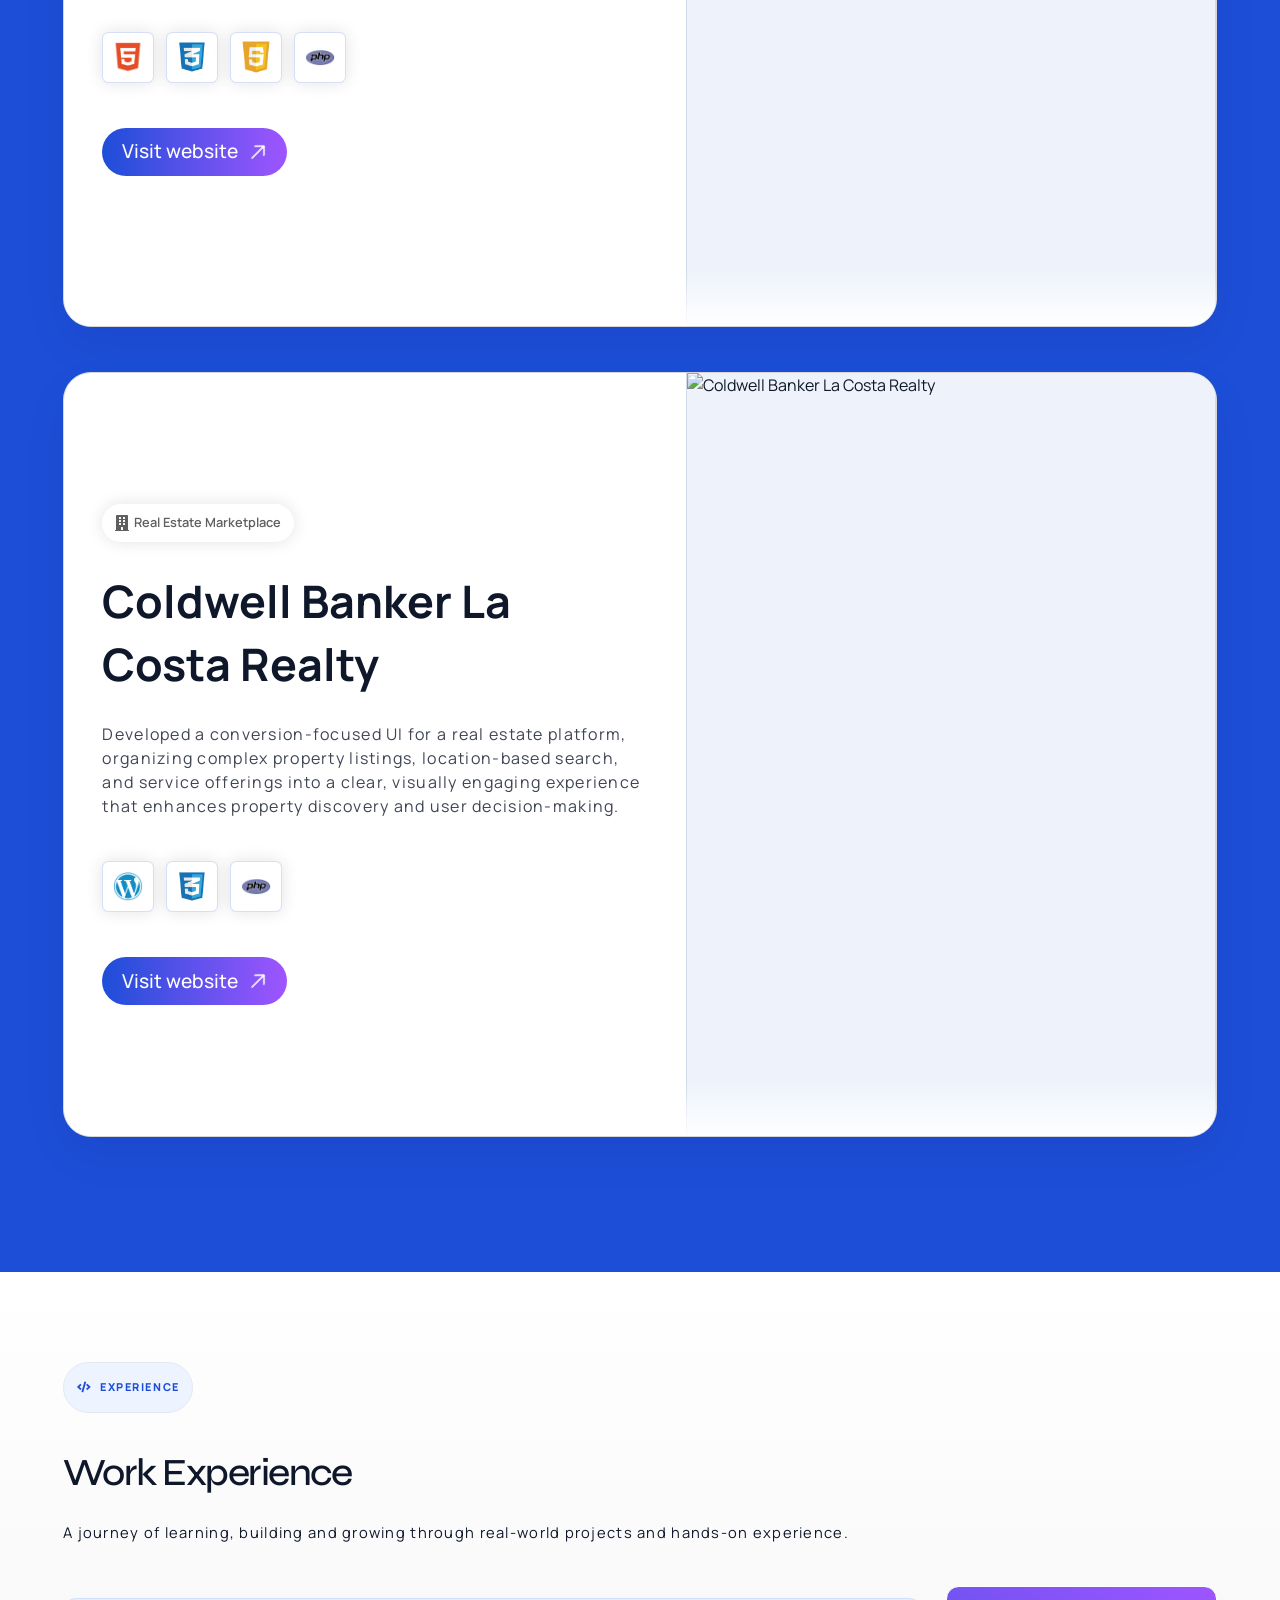
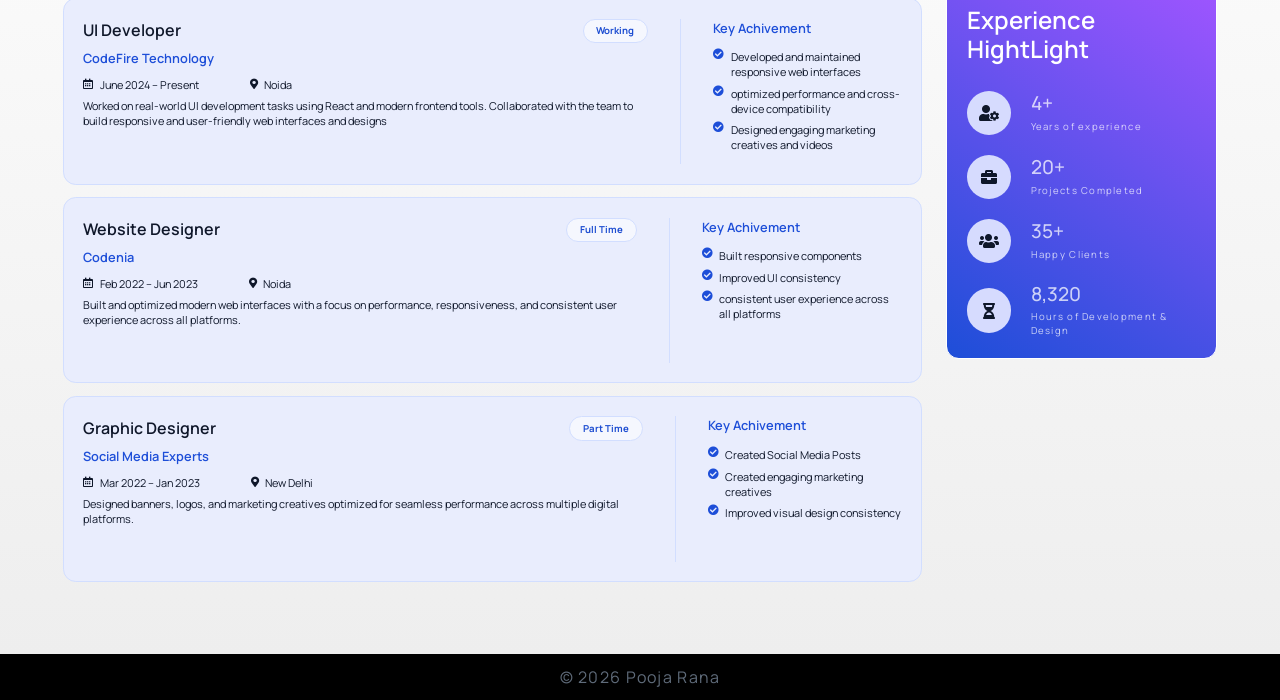
==== commit 1c4c2eb9: "portfolio-reviesed" ====
--- a/index.html
+++ b/index.html
@@ -1,135 +1,161 @@
 <!DOCTYPE html>
 <html lang="en">
-  <head>
-    <meta charset="UTF-8" />
-    <meta name="viewport" content="width=device-width, initial-scale=1.0" />
-    <title>Pooja Rana | UI Developer, Frontend Designer & Responsive Website Specialist</title>
-    <meta
-      name="description"
-      content="Pooja Rana is a UI Developer and Graphic Designer in Delhi creating responsive websites, landing pages, clean frontend layouts, and polished user interfaces."
-    />
-    <meta
-      name="keywords"
-      content="Pooja Rana, UI Developer, Graphic Designer, Frontend Developer, Responsive Websites, Landing Pages, HTML CSS JavaScript, Delhi"
-    />
-    <meta name="author" content="Pooja Rana" />
-    <meta name="robots" content="index, follow" />
-    <link rel="icon" type="image/svg+xml" href="favicon.svg" />
-    <script>
-      if (window.location.pathname.endsWith("/index.html")) {
-        window.history.replaceState({}, "", `${window.location.pathname.replace(/index\.html$/, "")}${window.location.search}${window.location.hash}`);
-      }
-    </script>
-    <link rel="preconnect" href="https://fonts.googleapis.com" />
-    <link rel="preconnect" href="https://fonts.gstatic.com" crossorigin />
-    <link
-      href="https://fonts.googleapis.com/css2?family=Manrope:wght@400;500;600;700;800&family=Syne:wght@500;700;800&display=swap"
-      rel="stylesheet"
-    />
-    <link href="https://cdn.jsdelivr.net/npm/bootstrap@5.3.8/dist/css/bootstrap.min.css" rel="stylesheet" integrity="sha384-sRIl4kxILFvY47J16cr9ZwB07vP4J8+LH7qKQnuqkuIAvNWLzeN8tE5YBujZqJLB" crossorigin="anonymous">
-    <link rel="stylesheet" href="https://cdnjs.cloudflare.com/ajax/libs/font-awesome/5.15.3/css/all.min.css">    <link rel="stylesheet" href="styles/main.css?v=2026-04-05-06" />
-    <script src="https://cdn.jsdelivr.net/npm/gsap@3.14.2/dist/gsap.min.js" defer></script>
-    <script src="https://cdn.jsdelivr.net/npm/gsap@3.14.2/dist/ScrollTrigger.min.js" defer></script>
-    <script src="scripts/main.js?v=2026-04-05-06" defer></script>
-    <script src="scripts/data.js" defer></script>
-  </head>
-  <body data-page="home">
-    <div id="site-header" data-include="components/header.html"></div>
-
-    <main>
-      <section class="hero">
-        <div class="container">
-           <p class="eyebrow hero-eyebrow animate-item"><span><i class="fas fa-home"></i></span>Introduce</p>
-              <h1 class="hero-title animate-item">
-                <span class="hero-title-line">Hi, I’m Pooja Rana <br/><span class="hero-inline-accent"> UI Developer</span></span><br/>
-                <span class="hero-title-line">   </span>
-              </h1>
-              <p class="hero-copy animate-item">
-                I design and develop <strong> modern</strong>, <strong>responsive</strong>, and <strong>user-friendly</strong> web interfaces that deliver seamless digital experiences, focusing on performance, <strong>accessibility</strong>, and creating <strong> high-quality</strong> ,user-centric<strong>  solutions</strong>.
-              </p> 
-              <div class="hero-actions animate-item">
-                <a class="project-round-btn" href="#featuredProjects" title="My Projects">
-                  <img
-                      class="project-round-btn-icon"
-                      src="assets/imgs/round-text.png"
-                      alt="Projects"
-                      loading="eager"
-                      fetchpriority="high"
-                      decoding="async"
-                    />
-                    <img
-                      class="arrow-icon"
-                      src="assets/imgs/arrow-down.svg"
-                      alt="Projects"
-                      loading="eager"
-                      fetchpriority="high"
-                      decoding="async"
-                    />
-                    </a>
-              </div>
-              <!-- <div class="hero-panel animate-item">
-                  <div class="hero-photo-placeholder is-photo">
-                    <img
-                      class="hero-photo-image"
-                      src="assets/imgs/profile-img.jpeg"
-                      alt="Pooja Rana"
-                      width="360"
-                      loading="eager"
-                      fetchpriority="high"
-                      decoding="async"
-                    />
-                  </div>
-                <div class="mini-grid">
-                   <article class="mini-card">
-                    <i class="fas fa-briefcase"></i><span><strong>4+ years</strong> of experience</span>
-                  </article>
-                  <article class="mini-card">
-                   <i class="fas fa-id-badge"></i><span>UI Developer & Graphic Designer</span>
-                  </article>
-                  <article class="mini-card">
-                    <i class="fas fa-map-pin"></i> <span>Mayur Vihar, Delhi</span>
-                  </article>
-                  <div class="social-icons">
-                    <a href="#" title="Go to Linkedin profile">
-                     <i class="fab fa-linkedin-in"></i>
-                    </a>
-                     <a href="#" title="Go to Email">
-                     <i class="far fa-envelope"></i>
-                    </a>
-                    <a href="#" title="Go to Instagram profile">
-                      <i class="fab fa-instagram"></i>
-                    </a>
-                  </div>
-                  <div class="d-flex mt-3">
-                    <a class="button button-primary me-2" href="#" title="Download CV"><span class="me-2"><i class="fas fa-arrow-down"></i></span>Download CV</a>
-                  </div>
-                </div>
-              </div> -->
-        </div>
-      </section>
+
+<head>
+  <meta charset="UTF-8" />
+  <meta name="viewport" content="width=device-width, initial-scale=1.0" />
+  <title>Pooja Rana | UI Developer, Frontend Designer & Responsive Website Specialist</title>
+  <meta name="description"
+    content="Pooja Rana is a UI Developer and Graphic Designer in Delhi creating responsive websites, landing pages, clean frontend layouts, and polished user interfaces." />
+  <meta name="keywords"
+    content="Pooja Rana, UI Developer, Graphic Designer, Frontend Developer, Responsive Websites, Landing Pages, HTML CSS JavaScript, Delhi" />
+  <meta name="author" content="Pooja Rana" />
+  <meta name="robots" content="index, follow" />
+  <link rel="icon" type="image/svg+xml" href="favicon.svg" />
+  <script>
+    if (window.location.pathname.endsWith("/index.html")) {
+      window.history.replaceState({}, "", `${window.location.pathname.replace(/index\.html$/, "")}${window.location.search}${window.location.hash}`);
+    }
+  </script>
+  <link rel="preconnect" href="https://fonts.googleapis.com" />
+  <link rel="preconnect" href="https://fonts.gstatic.com" crossorigin />
+  <link
+    href="https://fonts.googleapis.com/css2?family=Manrope:wght@400;500;600;700;800&family=Syne:wght@500;700;800&display=swap"
+    rel="stylesheet" />
+  <link href="https://cdn.jsdelivr.net/npm/bootstrap@5.3.8/dist/css/bootstrap.min.css" rel="stylesheet"
+    integrity="sha384-sRIl4kxILFvY47J16cr9ZwB07vP4J8+LH7qKQnuqkuIAvNWLzeN8tE5YBujZqJLB" crossorigin="anonymous">
+  <link rel="stylesheet" href="https://cdnjs.cloudflare.com/ajax/libs/font-awesome/5.15.3/css/all.min.css">
+  <link rel="stylesheet" href="styles/main.css?v=2026-04-05-06" />
+  <script src="https://cdn.jsdelivr.net/npm/gsap@3.14.2/dist/gsap.min.js" defer></script>
+  <script src="https://cdn.jsdelivr.net/npm/gsap@3.14.2/dist/ScrollTrigger.min.js" defer></script>
+  <script src="scripts/main.js?v=2026-04-05-06" defer></script>
+  <script src="scripts/data.js" defer></script>
+</head>
+
+<body data-page="home">
+  <div id="site-header" data-include="components/header.html"></div>
+
+  <main>
+    <section class="hero">
+      <div class="container">
+        <div class="row">
+          <div class="col-md-6 pe-md-4">
+            <p class="eyebrow hero-eyebrow animate-item"><span><i class="fas fa-home"></i></span>UI Developer</p>
+            <h1 class="hero-title animate-item">Creating Beautiful Interfaces. <span class="hero-inline-accent">Building
+                Better Experiences.</span></h1>
+            <p class="hero-copy animate-item mx-580">
+              I'm a UI Developer who loves crafting clean, responsive and user-friendly web experiences that blend
+              creativity with technology
+            </p>
+            <div class="hero-actions animate-item">
+              <a class="btn btn-primary btn-lg " href="#featuredProjects" title="My Projects">
+                View my Work <img src="assets/imgs/arrow-icon.svg" alt="External link" />
+              </a>
+            </div>
+            <div class="social-connection">
+              <p>Let's connect!</p>
+              <div class="socialLinks">
+                <a href="#" class="link">
+                  <i class="fab fa-linkedin"></i>
+                </a>
+                <a href="#" class="link">
+                  <i class="fab fa-instagram"></i>
+                </a>
+                <a href="#" class="link">
+                  <i class="far fa-envelope"></i>
+                </a>
+              </div>
+
+            </div>
+          </div>
+        </div>
+      </div>
+    </section>
+
+    <section class="more-info">
+      <div class="container">
+        <div class="info-row">
+          <div class="info-card">
+            <div class="info-icon">
+            <i class="fas fa-user-cog"></i>
+            </div>
+            <div class="info-content">
+              <h5>4+ </h5>
+              <p>Years of experience</p>
+            </div>
+          </div>
+          <div class="info-card">
+            <div class="info-icon">
+              <i class="fas fa-briefcase"></i>
+            </div>
+            <div class="info-content">
+              <h5>20+ </h5>
+              <p>Projects Completed</p>
+            </div>
+          </div>
+
+          <div class="info-card">
+            <div class="info-icon">
+              <i class="fas fa-mobile-alt"></i>
+            </div>
+            <div class="info-content">
+              <h5>100% </h5>
+              <p>Responsive Design</p>
+            </div>
+          </div>
+
+          <div class="info-card">
+            <div class="info-icon">
+              <i class="fas fa-code"></i>
+            </div>
+            <div class="info-content">
+              <h5>Clean </h5>
+              <p>and Maintainable Code</p>
+            </div>
+          </div>
+        </div>
+      </div>
+    </section>
 
     <section class="about-section">
       <div class="container">
         <div class="row align-items-center justify-content-center">
           <div class="col-md-4">
-            <img src="/assets/imgs/profile-img.jpg" alt="" srcset="">
-          </div>
-          <div class="col-md-8 px-md-5">
+            <img src="assets/imgs/profile-img.jpg" alt="" srcset="">
+          </div>
+          <div class="col-md-7 px-md-5">
             <div class="section-head animate-item">
               <p class="eyebrow"><i class="fas fa-user mr-2"></i> About Me</p>
-              <div class="about-me">
-                <p>I’m a UI Developer with 4+ years of experience in building responsive and user-focused web interfaces. I started my career in graphic design, which helps me bring a strong visual sense and UI/UX understanding to my development work.</p>
-                <p>I enjoy turning ideas into clean, functional, and visually appealing digital experiences. With a blend of development, graphic design, and UI/UX skills, I focus on creating interfaces that are not only attractive but also intuitive and easy to use.</p>
-                <p>My approach involves writing efficient code, improving performance, and ensuring consistency across devices and browsers. I’m always learning and exploring new technologies to create better and more seamless user experiences.</p>
-              </div>
+              <h2 class="mx-54">UI Developer who builds clean, responsive and user-friendly web experiences.</h2>
+               <p >I’m passionate about turning ideas and designs into modern, interactive, and accessible interfaces. I focus on writing clean code, creating reusable components, and ensuring every detail contributes to a seamless user experience.</p>
               <div class="about-explain">
                 <div class="about-text">
-                  <h3 class="text">04 <sub>+</sub></h3>
-                  <p class="text-sm">Years of Experience</p>
-                </div>
-                <div class="about-text">
-                  <h3 class="text">20 <sub>+</sub></h3>
-                  <p class="text-sm">projects completed on 5 countries</p>
+                  <div class="info-icon">
+                   <i class="fas fa-chart-line"></i>
+                  </div>
+                  <strong>Focus on </strong>
+                  <p >Performance</p>
+                </div>
+                   <div class="about-text">
+                  <div class="info-icon">
+                   <i class="fas fa-file-image"></i>
+                  </div>
+                  <strong>Pixel perfect </strong>
+                  <p >Implementation</p>
+                </div>
+                   <div class="about-text">
+                  <div class="info-icon">
+                   <i class="fas fa-mobile-alt"></i>
+                  </div>
+                  <strong>Responsive </strong>
+                  <p >Across All Devices</p>
+                </div>
+                   <div class="about-text">
+                  <div class="info-icon">
+                   <i class="fas fa-desktop"></i>
+                  </div>
+                  <strong>Accissiblity  </strong>
+                  <p >First Prefrence</p>
                 </div>
               </div>
             </div>
@@ -141,51 +167,47 @@
     <section class="service-section">
       <div class="container">
         <div class="section-head animate-item">
-          <p class="eyebrow"><i class="fas fa-wrench me-2"></i>Service</p>
-          <h2>What I Do?</h2>
+          <p class="eyebrow"><i class="fas fa-wrench me-2"></i>What I Do?</p>
+          <h2>I build modern, responsive interfaces that users love.</h2>
+          <p class="mx-54">I turn ideas and designs into clean, functional and user-friendly web experiences with a focus on performance, accessibility and create UI.</p>
         </div>
         <div class="service-row">
           <div class="service-card">
-            <h3>UI Development / Website Design</h3>
-            <p>Responsive, high-performance websites built with clean code and modern frameworks for seamless user experience.</p>
-            <img src="/assets/imgs/ui-dev.png" alt="UI Development" srcset="" class="service-img">
-          </div>
-            <div class="service-card">
-            <h3>UI Design</h3>
-            <p>User-centered interfaces crafted for clarity, usability, and visually engaging digital experiences.</p>
-            <img src="/assets/imgs/ui-design.png" alt="UI Development" srcset="" class="service-img">
-          </div>
-            <div class="service-card">
-            <h3>Graphic Design</h3>
-            <p>Creative visuals and compelling designs that communicate ideas clearly and elevate brand identity.</p>
-            <img src="/assets/imgs/graphic-design.png" alt="UI Development" srcset="" class="service-img">
-          </div>
-            <div class="service-card">
-            <h3>Video Editing</h3>
-            <p>Engaging and dynamic video content designed to tell stories, enhance visuals, and capture attention.</p>
-            <img src="/assets/imgs/video-editing.png" alt="UI Development" srcset="" class="service-img">
-          </div>
-        </div>
-      </div>
-    </section>
-
-    <section class="featured-section" id="featuredProjects">
+            <h4>UI Development </h4>
+            <p>I build responsive, pixel-perfect iterfaces from scratch interfaces from scratch using clean code and modern frameworks.</p>
+            <img src="assets/imgs/ui-dev.png" alt="UI Development" srcset="" class="service-img">
+          </div>
+          <div class="service-card">
+            <h4>Responsive Design</h4>
+            <p>I create layouts that adapt seamlessly to all screen sizes and devices for the best user experience.</p>
+            <img src="assets/imgs/ui-design.png" alt="UI Development" srcset="" class="service-img">
+          </div>
+          <div class="service-card">
+            <h4>Component Building</h4>
+            <p>I develop reusable, modular components that improve consistency and speed up development.</p>
+            <img src="assets/imgs/graphic-design.png" alt="UI Development" srcset="" class="service-img">
+          </div>
+          <div class="service-card">
+            <h4>Performance Focused</h4>
+            <p>I optimize interfaces for faster load times, smooth interactions and overall performance.</p>
+            <img src="assets/imgs/video-editing.png" alt="UI Development" srcset="" class="service-img">
+          </div>
+          <div class="service-card">
+            <h4>Accessible Ul</h4>
+            <p>I follow accessibility best practices to build inclusive experiences for all users.</p>
+            <img src="assets/imgs/video-editing.png" alt="UI Development" srcset="" class="service-img">
+          </div>
+        </div>
+      </div>
+    </section>
+
+    <section class="skill-section">
       <div class="container">
         <div class="section-head animate-item">
-          <p class="eyebrow"><i class="fas fa-briefcase"></i>Portfolio</p>
-          <h2>Featured Projects</h2>
-        </div>
-        <div class="projects-container"></div>
-    
-      </div>
-    </section>
-
-    <section class="skill-section">
-      <div class="container">
-        <div class="section-head animate-item">
-          <p class="eyebrow"><i class="fas fa-code me-2"></i>Skills</p>
+          <p class="eyebrow"><i class="fas fa-code me-2"></i>SKILLS & TOOLS</p>
           <div class="skillContent">
-            <h2>My Expertise</h2>
+            <h2>Technologies I use to bring ideas to life</h2>
+            <p>A combination of modern technologies, tools and best practices that help me build scalable and beautiful user experiences.</p>
           </div>
         </div>
         <div class="row">
@@ -196,133 +218,283 @@
                   <i class="fas fa-code"></i>
                 </div>
                 <div class="skillText">
-                  <h4>Code Languages</h4>
-                  <p>Building responsive and interactive web interfaces using modern technologies.</p>
+                  <h5>FrontEnd Development</h5>
                 </div>
               </div>
               <div class="allSkills">
                 <div class="skillCard">
-                  <img src="/assets/imgs/html-img.webp" alt="" srcset="">
-                  HTML
-                </div>
-                <div class="skillCard">
-                  <img src="/assets/imgs/css.webp" alt="" srcset="">
-                  CSS & SCSS
-                </div>
-                <div class="skillCard">
-                  <img src="/assets/imgs/js.webp" alt="" srcset="">
+                  <img src="assets/imgs/html-img.webp" alt="HTML5" srcset="">
+                  HTML5
+                </div>
+                <div class="skillCard">
+                  <img src="assets/imgs/css.webp" alt="CSS3" srcset="">
+                  CSS3
+                </div>
+                <div class="skillCard">
+                  <img src="assets/imgs/js.webp" alt="JavaScript" srcset="">
                   JavaScript
                 </div>
                 <div class="skillCard">
-                  <img src="/assets/imgs/reactjs.png" alt="" srcset="">
+                  <img src="assets/imgs/reactjs.png" alt="React JS" srcset="">
                   React JS
                 </div>
-                <div class="skillCard">
-                  <img src="/assets/imgs/bootstrap.png" alt="" srcset="">
-                  BootStrap
-                </div>
-                <div class="skillCard">
-                  <img src="/assets/imgs/tailwind.png" alt="" srcset="">
+              </div>
+            </div>
+          </div>
+          <div class="col-md-6">
+            <div class="skillsCardRow skillsCardRow2">
+              <div class="skillHeading">
+                <div class="skillIcon">
+                  <i class="fas fa-pencil-ruler"></i>
+                </div>
+                <div class="skillText">
+                  <h5>Styling & UI</h5>
+                </div>
+              </div>
+              <div class="allSkills">
+                <div class="skillCard">
+                  <img src="assets/imgs/tailwind.png" alt="Tailwind CSS" srcset="">
                   Tailwind CSS
                 </div>
                 <div class="skillCard">
-                  <img src="/assets/imgs/php-img.png" alt="" srcset="">
-                  PHP
-                </div>
-              </div>
-            </div>
-          </div>
+                  <img src="assets/imgs/scss-icon.png" alt="SCSS" srcset="">
+                  SCSS
+                </div>
+                <div class="skillCard">
+                  <img src="assets/imgs/bootstrap.png" alt="Bootstrap" srcset="">
+                  Bootstrap
+                </div>
+                
+              </div>
+            </div>
+          </div>
+            
           <div class="col-md-6">
             <div class="skillsCardRow  skillsCardRow2">
               <div class="skillHeading">
                 <div class="skillIcon">
-                <i class="fas fa-pencil-ruler"></i>
+                  <i class="fas fa-draw-polygon"></i>
                 </div>
                 <div class="skillText">
-                  <h4>Design Tools</h4>
-                  <p>Crafting visually engaging designs. and smooth visual content.</p>
+                  <h5>Design Tools</h5>
                 </div>
               </div>
               <div class="allSkills">
                 <div class="skillCard">
-                  <img src="/assets/imgs/figma.png" alt="" srcset="">
+                  <img src="assets/imgs/figma.png" alt="Figma" srcset="">
                   Figma
                 </div>
                 <div class="skillCard">
-                  <img src="/assets/imgs/photoshop.png" alt="" srcset="">
+                  <img src="assets/imgs/photoshop.png" alt="Photoshop" srcset="">
                   Photoshop
                 </div>
                 <div class="skillCard">
-                  <img src="/assets/imgs/ai-img.png" alt="" srcset="">
+                  <img src="assets/imgs/ai-img.png" alt="Illustrator" srcset="">
                   Illustrator
                 </div>
-                <div class="skillCard">
-                  <img src="/assets/imgs/kdenlive.png" alt="" srcset="">
-                  Kdenlive
-                </div>
-              </div>
-            </div>
-          </div>
-        </div>
+              </div>
+            </div>
+          </div>
+           <div class="col-md-6">
+            <div class="skillsCardRow  skillsCardRow1">
+              <div class="skillHeading">
+                <div class="skillIcon">
+                  <i class="fas fa-toolbox"></i>
+                </div>
+                <div class="skillText">
+                  <h5> Tools & Workflow</h5>
+                </div>
+              </div>
+              <div class="allSkills">
+                <div class="skillCard">
+                  <img src="assets/imgs/vs-code.png" alt="VS Code" srcset="">
+                  VS Code
+                </div>
+                <div class="skillCard">
+                  <img src="assets/imgs/git-icon.png" alt="GitHub" srcset="">
+                  GitHub
+                </div>
+                
+                <div class="skillCard">
+                  <img src="assets/imgs/gitlab-icon.png" alt="GitLab" srcset="">
+                  GitLab
+                </div>
+              </div>
+            </div>
+          </div>
+        </div>
+      </div>
+    </section>
+
+    <section class="featured-section" id="featuredProjects">
+      <div class="container">
+        <div class="section-head animate-item">
+          <p class="eyebrow"><i class="fas fa-briefcase"></i>Portfolio</p>
+          <h2>Featured Projects</h2>
+        </div>
+        <div class="projects-container"></div>
+
       </div>
     </section>
 
     <section class="experience-section">
-    <div class="container">
-      <div class="section-head animate-item">
-        <p class="eyebrow"><i class="fas fa-code me-2"></i>Experience</p>
-        <div class="skillContent">
-          <h2>Work Experience</h2>
-        </div>
-      </div>
-      <div class="companiesMain">
-        <div class="companyRow">
-          <div class="logos">
-            <img src="/assets/imgs/cf_logo.webp" alt="" srcset="">
-            <div class="companyName">
-              <h6>CodeFire Technology, Noida</h6>
-                <p class="text-sm">June 2024 – Present</p>
-            </div>
-          </div>
-          <div class="logoText">
-            <h4>UI Developer</h4>
-            <p>Developed and maintained responsive web interfaces using modern technologies, optimized performance and cross-device compatibility, and designed engaging marketing creatives and videos for campaigns and events.</p>
-          </div>
-        </div>
-        <div class="companyRow">
-            <div class="logos">
-              <img src="/assets/imgs/codenia-logo.png" alt="" srcset="">
-              <div class="companyName">
-                <h6>Codenia Technologies, Noida</h6>
-                <p class="text-sm">Feb 2023 - June 2024</p>
-              </div>
-          </div>
-            <div class="logoText">
-              <h4>Website Designer</h4>
-              <p>Built and optimized modern web interfaces with a focus on performance, responsiveness, and consistent user experience across all platforms.</p>
-            </div>
-        </div>
-        <div class="companyRow">
-            <div class="logos">
-              <img src="/assets/imgs/social-media-experts-logo.png" alt="" srcset="">
-              <div class="companyName">
-                <h6>Social Media Experts, Delhi</h6>
-                <p class="text-sm">Mar 2022 - Jan 2023</p>
-              </div>
-          </div>
-            <div class="logoText">
-              <h4>Graphic Designer</h4>
-              <p>Designed banners, logos, and marketing creatives optimized for seamless performance across multiple digital platforms.</p>
-            </div>
-        </div>
-      </div>
-      </div>
-    </div>
-    </section>
-
-
-    </main>
-
-    <div id="site-footer" data-include="components/footer.html"></div>
-  </body>
-</html>
+      <div class="container">
+        <div class="section-head animate-item">
+          <p class="eyebrow"><i class="fas fa-code me-2"></i>Experience</p>
+          <div class="skillContent">
+            <h2>Work Experience</h2>
+            <p>A journey of learning, building and growing through real-world projects and hands-on experience.</p>
+          </div>
+        </div>
+        <div class="row">
+          <div class="col-md-9">
+              <div class="row">
+                <div class="col-md-12">
+                  <div class="companiesMain">
+                    <div class="companyRow">
+                      <div class="designation">
+                        <h6>UI Developer</h6>
+                        <div class="badge">Working</div>
+                      </div>
+                       <div class="logos">
+                        <img src="assets/imgs/cf_logo.webp" alt="CodeFire Technology" srcset="">
+                      </div>
+                        <p class="coloredText">CodeFire Technology</h6>
+                        <div class="time-location">
+                          <p class="location-duration"><i class="far fa-calendar-alt"></i> June 2024 – Present</p>
+                          <p class="location-duration"><i class="fas fa-map-marker-alt"></i> Noida</p>
+                        </div>
+                        <p>Worked on real-world Ul development tasks using React and modern frontend tools. Collaborated with the team to build responsive and user-friendly web interfaces and designs</p>
+                    </div>
+                    <div class="achivement">
+                      <p class="coloredText">Key Achivement</p>
+                      <ul>
+                        <li><i class="fas fa-check-circle"></i> Developed and maintained responsive web interfaces</li>
+                        <li><i class="fas fa-check-circle"></i> optimized performance and cross-device compatibility</li>
+                        <li> <i class="fas fa-check-circle"></i> Designed engaging marketing creatives and videos</li>
+                      </ul>
+                    </div>
+
+                  </div>
+                </div>
+              </div>
+              <div class="row">
+                <div class="col-md-12">
+                  <div class="companiesMain">
+                    <div class="companyRow">
+                      <div class="designation">
+                        <h6>Website Designer</h6>
+                        <div class="badge">Full Time</div>
+                      </div>
+                       <div class="logos">
+                        <img src="assets/imgs/codenia-logo.png" alt="Codenia" srcset="">
+                      </div>
+                        <p class="coloredText">Codenia</h6>
+                        <div class="time-location">
+                          <p class="location-duration"><i class="far fa-calendar-alt"></i> Feb 2022 – Jun 2023</p>
+                          <p class="location-duration"><i class="fas fa-map-marker-alt"></i> Noida</p>
+                        </div>
+                        <p>Built and optimized modern web interfaces with a focus on performance, responsiveness, and consistent user experience across all platforms.</p>
+                    </div>
+                    <div class="achivement">
+                      <p class="coloredText">Key Achivement</p>
+                      <ul>
+                        <li><i class="fas fa-check-circle"></i> Built responsive components</li>
+                        <li> <i class="fas fa-check-circle"></i> Improved Ul consistency</li>
+                        <li><i class="fas fa-check-circle"></i> consistent user experience across all platforms</li>
+                      </ul>
+                    </div>
+
+                  </div>
+                </div>
+              </div>
+              <div class="row">
+                <div class="col-md-12">
+                  <div class="companiesMain">
+                    <div class="companyRow">
+                      <div class="designation">
+                        <h6>Graphic Designer</h6>
+                        <div class="badge">Part Time</div>
+                      </div>
+                        <div class="logos">
+                        <img src="assets/imgs/social-media-experts-logo.png" alt="Social Media Experts" srcset="">
+                      </div>
+                        <p class="coloredText">Social Media Experts</h6>
+                        <div class="time-location">
+                          <p class="location-duration"><i class="far fa-calendar-alt"></i> Mar 2022 – Jan 2023</p>
+                          <p class="location-duration"><i class="fas fa-map-marker-alt"></i> New Delhi</p>
+                        </div>
+                        <p>Designed banners, logos, and marketing creatives optimized for seamless performance across multiple digital platforms.</p>
+                    </div>
+                    <div class="achivement">
+                      <p class="coloredText">Key Achivement</p>
+                      <ul>
+                        <li><i class="fas fa-check-circle"></i> Created Social Media Posts</li>
+                        <li><i class="fas fa-check-circle"></i> Created engaging marketing creatives</li>
+                        <li> <i class="fas fa-check-circle"></i> Improved visual design consistency</li>
+                      </ul>
+                    </div>
+
+                  </div>
+                </div>
+              </div>
+          </div>
+          <div class="col-md-3">
+            <div class="highlightedSection">
+                <div class="info-row">
+                  <h4>Experience HightLight</h4>
+                  <div class="info-card">
+                    <div class="info-icon">
+                   <i class="fas fa-user-cog"></i>
+                    </div>
+                    <div class="info-content">
+                      <h5>4+ </h5>
+                      <p>Years of experience</p>
+                    </div>
+                  </div>
+                  <div class="info-card">
+                    <div class="info-icon">
+                      <i class="fas fa-briefcase"></i>
+                    </div>
+                    <div class="info-content">
+                      <h5>20+ </h5>
+                      <p>Projects Completed</p>
+                    </div>
+                  </div>
+
+                  <div class="info-card">
+                    <div class="info-icon">
+                      <i class="fas fa-users"></i>
+                    </div>
+                    <div class="info-content">
+                      <h5>35+ </h5>
+                      <p>Happy Clients</p>
+                    </div>
+                  </div>
+
+                  <div class="info-card">
+                    <div class="info-icon">
+                      <i class="fas fa-hourglass-half"></i>
+                    </div>
+                    <div class="info-content">
+                      <h5>8,320  </h5>
+                      <p>Hours of Development & Design</p>
+                    </div>
+                  </div>
+                </div>
+            </div>
+          </div>
+        </div>
+    
+        </div>
+      </div>
+      </div>
+    </section>
+
+
+  </main>
+
+  <div id="site-footer" data-include="components/footer.html"></div>
+</body>
+
+</html>
--- a/styles/main.css
+++ b/styles/main.css
@@ -1 +1 @@
-:root{--bg: #ffffff;--bg-soft: #f7f8fb;--panel: #ffffff;--line: #e2e8f0;--line-strong: #cdd6e2;--text: #0f172a;--muted: #5f6b7a;--accent: #1d4ed8;--accent-soft: #eef4ff;--accent-dark: #0f172a;--shadow: 0 18px 45px rgba(15, 23, 42, 0.06);--container: 90vw}*{box-sizing:border-box}html{scroll-behavior:smooth}img{max-width:100%}body{margin:0;font-family:"Manrope",sans-serif;color:var(--text);background:var(--bg);font-size:16px;background:linear-gradient(180deg, #d1ddff -33%, transparent, transparent 72%)}body.is-transitioning{overflow:hidden}a{color:inherit;text-decoration:none}p{letter-spacing:.1vw}button,input,select,textarea{font:inherit}.button{display:inline-flex;align-items:center;justify-content:center;min-height:3.25vw;padding:0 1.5vw;border-radius:999px;border:1px solid rgba(0,0,0,0);font-weight:600;line-height:1;white-space:nowrap;transition:transform 180ms ease,box-shadow 220ms ease,border-color 220ms ease,background-color 220ms ease,color 220ms ease;font-size:1.15vw}.button.button-primary{background:var(--accent);color:#fff}.button.button-secondary{background:#fff;color:var(--text);border-color:var(--line-strong);box-shadow:0 10px 24px rgba(15,23,42,.06)}.container{max-width:96vw}h2{font-size:5vw}.site-header{position:fixed;top:10px;z-index:40;padding:10px 0 0;background:rgba(0,0,0,0);border-bottom:0;left:50%;transform:translateX(-50%);width:100%}.site-header .header-inner{position:relative;min-height:5vh;padding:.75vw;display:flex;align-items:center;justify-content:space-between;gap:1vw;border-radius:2.5vw;background:rgba(7,10,18,.78);border:1px solid rgba(255,255,255,.08);box-shadow:0 18px 40px rgba(0,0,0,.18);-webkit-backdrop-filter:blur(5px);backdrop-filter:blur(5px)}.site-header .brand{display:inline-flex;align-items:center;gap:1vw}.site-header .brand-mark{width:3vw;height:6vh;display:grid;place-items:center;border-radius:1vw;background:var(--accent-dark);color:#fff;font-family:"Syne",sans-serif;font-weight:800;font-size:.75vw}.site-header .brand-copy{display:grid;gap:.2vw}.site-header .brand-copy strong{display:block;font-size:1vw;color:#f8fafc}.site-header .brand-copy .brand-subtitle,.site-header .brand-copy span{display:block;color:rgba(226,232,240,.72);font-size:.75vw;will-change:transform,opacity}.site-header .brand-name{display:inline-block;will-change:transform,opacity}.site-nav{display:flex;align-items:center;gap:2vw;padding:.75vw;border:1px solid rgba(255,255,255,.08);border-radius:999px;background:rgba(255,255,255,.04)}.site-nav a{padding:.25vw .5vw;border-radius:999px;color:rgba(226,232,240,.74);font-weight:600;font-size:1.15vw;transition:background-color 180ms ease,color 180ms ease,box-shadow 180ms ease,transform 180ms ease}.site-nav a:hover,.site-nav a.is-active{color:#fff}.site-nav .header-cta{position:relative;min-width:150px;overflow:hidden;isolation:isolate;background:rgba(255,255,255,.04);color:#f8fafc;border-color:rgba(255,255,255,.12);box-shadow:inset 0 1px 0 rgba(255,255,255,.08),0 8px 18px rgba(0,0,0,.12);will-change:transform}.site-nav .header-cta::before{content:"";position:absolute;inset:-10% auto auto -28%;width:42%;height:140%;background:linear-gradient(110deg, transparent 0%, rgba(255, 255, 255, 0.04) 38%, rgba(255, 255, 255, 0.26) 50%, transparent 64%);transform:translateX(-220%) rotate(12deg);transition:transform 520ms ease;pointer-events:none;z-index:-1}.site-nav .header-cta:hover,.site-nav .header-cta:focus-visible{border-color:rgba(255,255,255,.22);background:rgba(255,255,255,.08);box-shadow:inset 0 1px 0 rgba(255,255,255,.14)}.site-nav .header-cta:hover::before,.site-nav .header-cta:focus-visible::before{transform:translateX(360%) rotate(12deg)}.site-nav .header-cta.is-active{border-color:rgba(255,255,255,.18);background:rgba(255,255,255,.1);box-shadow:inset 0 1px 0 rgba(255,255,255,.14),0 12px 28px rgba(0,0,0,.18)}.site-nav .header-cta:active{transform:scale(0.98)}.nav-toggle{display:none;width:52px;height:52px;padding:0;border:1px solid rgba(255,255,255,.08);border-radius:20px;background:rgba(255,255,255,.04);cursor:pointer}.nav-toggle span{display:block;width:22px;height:2px;margin:0 auto;background:#f8fafc}.nav-toggle span+span{margin-top:7px}.hero{position:relative;overflow:clip;padding:10vh 0;padding-top:22vh;border-bottom:1px solid var(--line)}.hero::after,.hero::before{content:"";position:absolute;border-radius:50%;pointer-events:none}.hero::before{top:48px;left:-140px;width:420px;height:420px;background:radial-gradient(circle, rgba(37, 99, 235, 0.08), transparent 72%)}.hero .hero-title{font-size:5vw;font-weight:700}.hero .hero-inline-accent{font-size:10.5vw}.hero .hero-copy{margin:0 0 2vh;font-size:1.15vw;max-width:62vw}.hero .hero-actions{display:flex;flex-wrap:wrap;gap:14px;margin-top:4vh;margin-bottom:26px}.hero .hero-panel{width:100%;max-width:24vw;justify-self:end;padding:16px;position:absolute;top:20vh;right:2vw;background:rgba(255,255,255,.631372549);-webkit-backdrop-filter:blur(3px);backdrop-filter:blur(3px);padding:1vw}.hero .hero-panel .mini-grid{padding:1vh}.hero .hero-panel .mini-grid .mini-card{margin-top:2vh;font-size:1.15vw;font-weight:400}.hero .hero-panel .mini-grid .mini-card span{margin-left:1vw}.hero .hero-panel .social-icons{display:flex;gap:.75vw;margin:3vh 0}.hero .hero-panel .social-icons a{display:flex;align-items:center;padding:1.15vh;border:1px solid var(--muted);color:var(--muted);border-radius:50%;transition:all .3s ease;font-size:1vw;transform:translateY(0)}.hero .hero-panel .social-icons a:hover,.hero .hero-panel .social-icons a:focus{background-color:var(--accent);border-color:var(--accent);color:#fff;transform:translateY(-0.4vh)}.hero .hero-photo-placeholder{position:relative;overflow:hidden;border-radius:50%;width:-moz-fit-content;width:fit-content;margin:auto}.hero .hero-photo-placeholder .hero-photo-image{-o-object-position:top;object-position:top;-o-object-fit:cover;object-fit:cover;height:20vh;width:20vh}.hero .project-round-btn{display:flex;align-items:center;justify-content:center;position:relative;width:9vw;height:18vh;color:var(--accent);font-size:4vh;padding:1vh;border:1px solid;border-radius:50%}.hero .project-round-btn .project-round-btn-icon{width:7vw;height:15vh;animation:rotate360 14s linear infinite;position:absolute;transform:translate(-50% -50%)}.hero .project-round-btn .arrow-icon{width:3vh;height:3vh}.hero .project-round-btn:hover .project-round-btn-icon{animation-play-state:paused}.hero-title,.page-title,.section-head h2,.soft-card h3,.form-card h3,.feature-strip h2,.footer-brand h3{margin:0;font-family:"Syne",sans-serif;letter-spacing:-0.04em;line-height:normal}.hero-title-accent{position:relative;color:var(--accent);isolation:isolate}.hero-inline-accent{color:var(--accent)}.hero-title-accent::after{content:"";position:absolute;left:0;right:0;bottom:.08em;height:.18em;border-radius:999px;background:rgba(37,99,235,.14);transform-origin:left center;z-index:-1;animation:heroAccentGlow 5.6s ease-in-out infinite}.animate-item,.page-title,.page-copy{will-change:transform,opacity}.hero-title-line,.hero-copy,.hero-actions,.hero-panel,.hero-photo-frame{will-change:transform,opacity}.eyebrow{position:relative;overflow:hidden}.eyebrow span{font-size:1vw;margin-right:3px}.eyebrow::after{content:"";position:absolute;inset:0;background:linear-gradient(120deg, transparent 0%, rgba(255, 255, 255, 0.18) 36%, rgba(255, 255, 255, 0.78) 50%, transparent 64%);transform:translateX(-170%);animation:heroEyebrowSweep 6s ease-in-out infinite;pointer-events:none}.hero-eyebrow .page-title{font-size:clamp(2.5rem,5vw,4.3rem)}.hero-copy,.page-copy,.soft-card p,.timeline-item p,.timeline-item li,.feature-strip p,.footer-brand p,.footer-bottom p,.field span,.form-status{color:var(--muted);line-height:1.75}.page-copy{max-width:700px;margin:20px 0 0;font-size:1.02rem}.eyebrow,.card-label{width:-moz-fit-content;width:fit-content;margin:0 0 16px;padding:8px 12px;border-radius:999px;border:1px solid var(--line);background:var(--accent-soft);color:var(--accent);font-size:.85vw;font-weight:800;letter-spacing:.14em;text-transform:uppercase}.hero-panel,.soft-card,.stat-card,.timeline-item,.project-card,.form-card,.feature-strip{background:var(--panel);border:1px solid var(--line);border-radius:28px;box-shadow:var(--shadow);transition:transform 220ms ease,box-shadow 220ms ease,border-color 220ms ease}.hero-panel,.soft-card,.form-card,.project-card,.timeline-item{padding:30px}.hero-photo-frame,.skill-row,.info-list div{transition:transform 220ms ease,box-shadow 220ms ease,border-color 220ms ease}.hero-panel:hover,.soft-card:hover,.stat-card:hover,.timeline-item:hover,.project-card:hover,.form-card:hover,.feature-strip:hover,.hero-photo-frame:hover,.skill-row:hover,.info-list div:hover{transform:translateY(-8px);border-color:#d4ddeb;box-shadow:0 22px 40px rgba(15,23,42,.1)}.about-section{padding:10vh 0}.about-section .about-me{border-bottom:1px solid var(--line);padding-bottom:5vh}.about-section .about-me p{font-size:1.15vw;line-height:4vh}.about-section .about-explain{display:flex;align-items:center;padding-top:5vh;gap:5vw;text-align:center}.about-section .about-explain .about-text .text{font-size:4vw;font-weight:700;margin:0}.about-section .about-explain .about-text .text sub{font-weight:600;font-size:2.5vw;margin-left:-10px}.service-section{background:linear-gradient(180deg, transparent, #eee);padding-bottom:10vh}.service-row{padding-top:5vh;position:relative}.service-row .service-card{display:flex;align-items:center;text-align:left;gap:3vw;padding:2.5vw 0;border-bottom:1px solid var(--line);transition:all .3s ease}.service-row .service-card h3{white-space:nowrap;min-width:30vw;margin:0;font-size:2vw;font-weight:500}.service-row .service-card p{max-width:30vw;margin:0;font-size:1vw;letter-spacing:.1vw}.service-row .service-card .service-img{height:66vh;width:28vw;-o-object-fit:cover;object-fit:cover;position:absolute;right:0;top:8vh;transform:rotate(-5deg);border-radius:3vh;box-shadow:0px 0px 20px 1px rgba(0,0,0,.0784313725);transition:all 1s ease;opacity:0}.service-row .service-card:first-child .service-img{opacity:1;transform:rotate(5deg)}.service-row .service-card:hover{background:#fff;padding-left:2vw}.service-row .service-card:hover h3{color:var(--accent)}.service-row .service-card:hover .service-img{opacity:1;transform:rotate(5deg)}.skill-section{padding:10vh 0}.skill-section .skillsCardRow{border:1px solid #beccf4;border-radius:1vw;margin:5vh 0vw;padding:2vw;height:-webkit-fill-available;height:-moz-available;height:stretch}.skill-section .skillsCardRow .skillHeading{display:flex;align-items:flex-start;gap:2vw;padding:0 0 4vh;margin-bottom:4vh;border-bottom:1px solid #eee}.skill-section .skillsCardRow .skillHeading h4{font-size:1.5vw}.skill-section .skillsCardRow .skillHeading p{margin:0;min-height:6vh}.skill-section .skillsCardRow .skillHeading .skillIcon{min-height:8vh;min-width:4vw;border-radius:50%;display:flex;align-items:center;justify-content:center;font-size:1.75vw}.skill-section .skillsCardRow.skillsCardRow1 .skillIcon{background:rgba(29,79,216,.1294117647);color:var(--accent)}.skill-section .skillsCardRow.skillsCardRow2{border:1px solid rgba(135,29,216,.2901960784)}.skill-section .skillsCardRow.skillsCardRow2 .skillIcon{background:rgba(135,29,216,.137254902);color:rgba(135,29,216,.7333333333)}.skill-section .skillsCardRow .allSkills{display:flex;flex-wrap:wrap;gap:1vw;align-items:center}.skill-section .skillsCardRow .allSkills .skillCard{padding:.75vw 1vw;border:2px solid #eee;border-radius:.5vw;box-shadow:3px 3px 0px 0px #eee;width:calc(50% - 1vw);display:flex;align-items:center;gap:1vw}.skill-section .skillsCardRow .allSkills .skillCard img{height:6vh}.projectSkills{display:flex;flex-wrap:wrap;gap:1vw;align-items:center}.projectSkills img{height:6vh}.experience-section{background:linear-gradient(180deg, transparent, #eee);padding-bottom:8vh}.experience-section .companyRow{display:flex;align-items:flex-start;margin-top:5vh;gap:4vw;padding-bottom:4vh}.experience-section .companyRow .logos{display:flex;align-items:center;gap:2vw;width:-webkit-fill-available;width:-moz-available;width:stretch;max-width:32vw;padding-top:.5vh}.experience-section .companyRow .logos img{width:10vw}.experience-section .companyRow .logos h6{font-size:1.15vw;white-space:nowrap;font-weight:600;margin-bottom:.25vh}.experience-section .companyRow .logos p{font-size:.85vw;margin:0}.experience-section .companyRow .logoText{position:relative;padding-right:3vw}.experience-section .companyRow .logoText::before{position:absolute;content:"";left:-24px;height:calc(100% + 8vh);width:2px;background:#d8def4;top:10px}.experience-section .companyRow .logoText p{font-size:1vw;margin:0}.experience-section .companyRow .logoText h4{font-size:1.5vw;font-weight:600;position:relative}.experience-section .companyRow .logoText h4:before{content:"";width:.7vw;height:1.5vh;border-radius:50%;background:#1d4cd2;position:absolute;left:-28px;top:8px;box-shadow:0 0 0px 5px #d8def4}.experience-section .companyRow:last-child .logoText::before{display:none}.experience-section .companyRow:nth-of-type(2) img,.experience-section .companyRow:nth-of-type(2) h4::before,.experience-section .companyRow:nth-of-type(3) img,.experience-section .companyRow:nth-of-type(3) h4::before{filter:grayscale(1)}.experience-section .companyRow:nth-of-type(2):hover img,.experience-section .companyRow:nth-of-type(2):hover h4::before,.experience-section .companyRow:nth-of-type(3):hover img,.experience-section .companyRow:nth-of-type(3):hover h4::before{filter:grayscale(0)}.service-section{padding:10vh 0}.service-section .project-grid{margin-top:10vh}.project-grid{grid-template-columns:repeat(2, minmax(0, 1fr))}.site-transition{display:none}.project-tech,.project-marketplace,.project-brand,.project-realestate,.project-industrial{--preview-duration: 24s}.project-preview::after{content:"";position:absolute;inset:auto 0 0;height:56px;background:linear-gradient(180deg, rgba(255, 255, 255, 0), rgba(255, 255, 255, 0.94));pointer-events:none}.project-preview-media{height:100%;border-radius:16px;overflow:hidden;background:#eef3fb;border:1px solid rgba(207,216,229,.9)}.project-preview-image{display:block;width:100%;height:auto;transform:translateY(0);transition:transform var(--preview-duration) cubic-bezier(0.22, 0.61, 0.36, 1);will-change:transform}.project-preview:hover .project-preview-image,.project-preview:focus-within .project-preview-image{transform:translateY(calc(var(--preview-window) - 100%))}.project-preview-note{position:static;right:16px;bottom:14px;z-index:1;padding:8px 12px;border-radius:999px;background:rgba(15,23,42,.84);color:#f8fafc;font-size:.72rem;font-weight:800;letter-spacing:.04em}.text-link{display:inline-flex;margin-top:20px;color:var(--accent);font-weight:800}section.featured-section{background:#1d4ed8;padding:10vh 0}section.featured-section h2{color:#fff;margin-bottom:7vh}section.featured-section .project-card{display:flex;--preview-window: 230px;--preview-duration: 30s;height:85vh;border:1px solid #d6d6d6;margin-bottom:5vh;position:sticky;top:15vh;background:#fff;flex-direction:row-reverse;align-items:center;overflow:hidden}section.featured-section .project-card .project-content{display:flex;flex-direction:column;align-items:flex-start;gap:3vh;padding-right:3vw;width:55%}section.featured-section .project-card .project-content .project-icon{font-size:1vw;font-weight:600;display:flex;align-items:center;background:linear-gradient(45deg, #fff, transparent);border-radius:2vw;display:flex;padding:.75vw 1vw;box-shadow:0 0px 16px 1px rgba(0,0,0,.1019607843)}section.featured-section .project-card .project-content .project-icon i{margin-right:5px;font-size:1.25vw}section.featured-section .project-card .project-content h3{font-size:3.5vw;font-weight:700;line-height:7vh;margin:0}section.featured-section .project-card .project-content .skillCard{height:4vw;width:4vw;display:flex;align-items:center;justify-content:center;border:1px solid rgba(29,77,214,.1803921569);border-radius:.5vw;padding:.75vw;box-shadow:0 0px 16px 1px rgba(0,0,0,0.1019607843);background:linear-gradient(45deg, #fff, transparent)}section.featured-section .project-card .project-content .skillCard img{-o-object-fit:contain;object-fit:contain}section.featured-section .project-card .project-content p{opacity:.8}section.featured-section .project-card .project-content .text-link{margin-top:18px;font-size:1.5vw;font-weight:500;display:flex;align-items:center;transition:all .3s ease;color:#fff;background:linear-gradient(90deg, var(--accent), #9f55ff);min-height:3.25vw;padding:.75vw 1.5vw;border-radius:999px}section.featured-section .project-card .project-content .text-link i{font-size:25px;margin-top:6px;transform:rotate(45deg);margin-left:10px}section.featured-section .project-card .project-content .text-link img{width:20px;margin-left:10px;transform:rotate(45deg);border-radius:50%}section.featured-section .project-card .project-content .text-link:hover{transform:translateX(10px);transition:all .3s ease}section.featured-section .project-card .project-content .text-link:hover img{transform:rotate(90deg)}section.featured-section .project-card .project-preview{width:50%}.gradient-text,section.featured-section .project-card .project-content .project-icon i,section.featured-section .project-card .project-content .project-icon span,section.featured-section .project-card .project-content h3{background:linear-gradient(90deg, var(--accent), #9f55ff);-webkit-background-clip:text;-webkit-text-fill-color:rgba(0,0,0,0);background-clip:text;color:rgba(0,0,0,0)}@media(hover: none){.project-preview-image{transition:none}}@media(prefers-reduced-motion: reduce){.hero-eyebrow::after,.hero-title-accent::after{animation:none}.project-preview-image{transition:none}.project-card:hover .project-preview-image,.project-card:focus-within .project-preview-image{transform:none}}.site-footer{background:#000;text-align:center;padding:1vh;display:flex;align-items:center;justify-content:center}.site-footer p{margin:0}@keyframes heroEyebrowSweep{0%,100%{transform:translateX(-170%)}42%,58%{transform:translateX(170%)}}@keyframes heroAccentGlow{0%,100%{transform:scaleX(0.92);opacity:.48}50%{transform:scaleX(1);opacity:.86}}@keyframes transitionLoaderSweep{0%{transform:translateX(0%)}100%{transform:translateX(380%)}}@keyframes transitionDotPulse{0%,100%{transform:translateY(0);opacity:.28}50%{transform:translateY(-6px);opacity:1}}@keyframes rotate360{0%,100%{transform:rotate(-45deg)}50%{transform:rotate(360deg)}}+@import"./base.css";.button{display:inline-flex;align-items:center;justify-content:center;min-height:3.25vw;padding:0 1.5vw;border-radius:999px;border:1px solid rgba(0,0,0,0);font-weight:600;line-height:1;white-space:nowrap;transition:transform 180ms ease,box-shadow 220ms ease,border-color 220ms ease,background-color 220ms ease,color 220ms ease;font-size:1.15vw}.button.button-primary{background:var(--accent);color:#fff}.button.button-secondary{background:#fff;color:var(--text);border-color:var(--line-strong);box-shadow:0 10px 24px rgba(15,23,42,.06)}.container{max-width:92vw}.site-header{position:fixed;top:10px;z-index:40;padding:10px 0 0;background:rgba(0,0,0,0);border-bottom:0;left:50%;transform:translateX(-50%);width:100%}.site-header .header-inner{position:relative;min-height:5vh;padding:.75vw;display:flex;align-items:center;justify-content:space-between;gap:1vw;border-radius:2.5vw;background:rgba(7,10,18,.78);border:1px solid rgba(255,255,255,.08);box-shadow:0 18px 40px rgba(0,0,0,.18);-webkit-backdrop-filter:blur(5px);backdrop-filter:blur(5px)}.site-header .brand{display:inline-flex;align-items:center;gap:1vw}.site-header .brand-mark{width:3vw;height:6vh;display:grid;place-items:center;border-radius:1vw;background:var(--accent-dark);color:#fff;font-family:"Syne",sans-serif;font-weight:800;font-size:.75vw}.site-header .brand-copy{display:grid;gap:.2vw}.site-header .brand-copy strong{display:block;font-size:1vw;color:#f8fafc}.site-header .brand-copy .brand-subtitle,.site-header .brand-copy span{display:block;color:rgba(226,232,240,.72);font-size:.75vw;will-change:transform,opacity}.site-header .brand-name{display:inline-block;will-change:transform,opacity}.site-nav{display:flex;align-items:center;gap:2vw;padding:.75vw;border:1px solid rgba(255,255,255,.08);border-radius:999px;background:rgba(255,255,255,.04)}.site-nav a{padding:.25vw .5vw;border-radius:999px;color:rgba(226,232,240,.74);font-weight:600;font-size:1.15vw;transition:background-color 180ms ease,color 180ms ease,box-shadow 180ms ease,transform 180ms ease}.site-nav a:hover,.site-nav a.is-active{color:#fff}.site-nav .header-cta{position:relative;min-width:150px;overflow:hidden;isolation:isolate;background:rgba(255,255,255,.04);color:#f8fafc;border-color:rgba(255,255,255,.12);box-shadow:inset 0 1px 0 rgba(255,255,255,.08),0 8px 18px rgba(0,0,0,.12);will-change:transform}.site-nav .header-cta::before{content:"";position:absolute;inset:-10% auto auto -28%;width:42%;height:140%;background:linear-gradient(110deg, transparent 0%, rgba(255, 255, 255, 0.04) 38%, rgba(255, 255, 255, 0.26) 50%, transparent 64%);transform:translateX(-220%) rotate(12deg);transition:transform 520ms ease;pointer-events:none;z-index:-1}.site-nav .header-cta:hover,.site-nav .header-cta:focus-visible{border-color:rgba(255,255,255,.22);background:rgba(255,255,255,.08);box-shadow:inset 0 1px 0 rgba(255,255,255,.14)}.site-nav .header-cta:hover::before,.site-nav .header-cta:focus-visible::before{transform:translateX(360%) rotate(12deg)}.site-nav .header-cta.is-active{border-color:rgba(255,255,255,.18);background:rgba(255,255,255,.1);box-shadow:inset 0 1px 0 rgba(255,255,255,.14),0 12px 28px rgba(0,0,0,.18)}.site-nav .header-cta:active{transform:scale(0.98)}.nav-toggle{display:none;width:52px;height:52px;padding:0;border:1px solid rgba(255,255,255,.08);border-radius:20px;background:rgba(255,255,255,.04);cursor:pointer}.nav-toggle span{display:block;width:22px;height:2px;margin:0 auto;background:#f8fafc}.nav-toggle span+span{margin-top:7px}.hero{position:relative;overflow:clip;padding:10vh 0;padding-top:22vh;border-bottom:1px solid var(--line);background:linear-gradient(rgba(255, 255, 255, 0.1490196078) 9%, rgba(230, 169, 253, 0.1490196078) 56%, rgba(46, 66, 255, 0.1490196078) 82%, rgba(4, 23, 208, 0.1490196078) 100%)}.hero::after,.hero::before{content:"";position:absolute;border-radius:50%;pointer-events:none}.hero::before{top:48px;left:-140px;width:420px;height:420px;background:radial-gradient(circle, rgba(37, 99, 235, 0.08), transparent 72%)}.hero .hero-inline-accent{color:var(--accent)}.hero .hero-copy{margin:2vh 0;font-size:1.15vw}.hero .hero-actions{display:flex;flex-wrap:wrap;gap:14px;margin:4vh 0 2vh}.hero .social-connection{display:flex;align-items:center;gap:1vw;padding:1vh 0}.hero .social-connection p{margin:0;font-size:1vw}.hero .social-connection .socialLinks{display:flex;gap:1.5vw;font-size:1.75vw}.info-row{display:flex;align-items:center;justify-content:center;gap:4vw;max-width:-moz-fit-content;max-width:fit-content;margin:auto;padding:1.5vw;margin-top:-3vw;border:1px solid #fff;margin-top:-3vw;background:#e9edfd;position:relative;border-radius:1vw}.info-row .info-card{display:flex;align-items:center;gap:1.5vw}.info-row .info-card p{font-size:.75vw;margin:0}.info-row .info-card h5{margin:0 0 .5vh}.info-row .info-card .info-icon{width:3.5vw;height:3.5vw;display:flex;align-items:center;justify-content:center;background:rgba(214,219,254,.568627451);font-size:1.25vw;border-radius:50%;min-width:3.5vw;height:3.5vw}.info-row .info-card:nth-of-type(2),.info-row .info-card:nth-of-type(3){border:1px solid;border-top:0;border-bottom:0;padding:0 4vw}.info-row .info-card:nth-of-type(3){padding-left:0;border-left:0}.section-head p{font-size:1.15vw;line-height:4vh;margin:2vh 0 4vh}.hero-title,.page-title,.section-head h2,.soft-card h3,.form-card h3,.feature-strip h2,.footer-brand h3{margin:0;font-family:"Syne",sans-serif;letter-spacing:-0.04em;line-height:normal}.hero-title-accent{position:relative;color:var(--accent);isolation:isolate}.hero-title-accent::after{content:"";position:absolute;left:0;right:0;bottom:.08em;height:.18em;border-radius:999px;background:rgba(37,99,235,.14);transform-origin:left center;z-index:-1;animation:heroAccentGlow 5.6s ease-in-out infinite}.animate-item,.page-title,.page-copy{will-change:transform,opacity}.hero-title-line,.hero-copy,.hero-actions,.hero-panel,.hero-photo-frame{will-change:transform,opacity}.eyebrow{position:relative;overflow:hidden}.eyebrow span{font-size:1vw;margin-right:3px}.eyebrow::after{content:"";position:absolute;inset:0;background:linear-gradient(120deg, transparent 0%, rgba(255, 255, 255, 0.18) 36%, rgba(255, 255, 255, 0.78) 50%, transparent 64%);transform:translateX(-170%);animation:heroEyebrowSweep 6s ease-in-out infinite;pointer-events:none}.hero-eyebrow .page-title{font-size:clamp(2.5rem,5vw,4.3rem)}.hero-copy,.page-copy,.soft-card p,.timeline-item p,.timeline-item li,.feature-strip p,.footer-brand p,.footer-bottom p,.field span,.form-status{color:var(--muted);line-height:1.75}.page-copy{max-width:700px;margin:20px 0 0;font-size:1.02rem}.eyebrow,.card-label{width:-moz-fit-content;width:fit-content;margin:0 0 1vw;padding:.5vw 1vw;border-radius:999px;border:1px solid var(--line);background:var(--accent-soft);color:var(--accent);font-size:.85vw !important;font-weight:800;letter-spacing:.14em;text-transform:uppercase}.hero-panel,.soft-card,.stat-card,.timeline-item,.project-card,.form-card,.feature-strip{background:var(--panel);border:1px solid var(--line);border-radius:28px;box-shadow:var(--shadow);transition:transform 220ms ease,box-shadow 220ms ease,border-color 220ms ease}.hero-panel,.soft-card,.form-card,.project-card,.timeline-item{padding:30px}.hero-photo-frame,.skill-row,.info-list div{transition:transform 220ms ease,box-shadow 220ms ease,border-color 220ms ease}.hero-panel:hover,.soft-card:hover,.stat-card:hover,.timeline-item:hover,.project-card:hover,.form-card:hover,.feature-strip:hover,.hero-photo-frame:hover,.skill-row:hover,.info-list div:hover{transform:translateY(-8px);border-color:#d4ddeb;box-shadow:0 22px 40px rgba(15,23,42,.1)}.about-section{padding:10vh 0}.about-section .section-head .eyebrow{margin:0 0 1vw}.about-section .section-head p{max-width:44vw}.about-section .about-explain{display:flex;align-items:center;gap:5vw;text-align:center}.about-section .about-explain .info-icon{width:5vw;height:4.5vw;display:flex;align-items:center;justify-content:center;border:1px solid;margin:auto;border-radius:.6vw}.about-section .about-explain p{font-size:.75vw;margin:0;line-height:normal}.about-section .about-explain strong{font-size:1vw;margin:1vh 0 0;display:block}.service-section{background:linear-gradient(180deg, transparent, #eee);padding-bottom:10vh}.service-row{padding-top:3vh;position:relative}.service-row .section-head p{margin:1vh 0}.service-row .service-card{display:flex;align-items:center;text-align:left;gap:3vw;padding:1vw 0;border-bottom:1px solid var(--line);transition:all .3s ease}.service-row .service-card h4{white-space:nowrap;min-width:18vw;margin:0;font-size:1.5vw;font-weight:500}.service-row .service-card p{max-width:38vw;margin:0;font-size:1vw;letter-spacing:.1vw}.service-row .service-card .service-img{height:66vh;width:28vw;-o-object-fit:cover;object-fit:cover;position:absolute;right:0;top:-1vh;transform:rotate(-5deg);border-radius:3vh;box-shadow:0px 0px 20px 1px rgba(0,0,0,.0784313725);transition:all 1s ease;opacity:0}.service-row .service-card:first-child .service-img{opacity:1;transform:rotate(5deg)}.service-row .service-card:hover{background:#fff;padding-left:2vw}.service-row .service-card:hover h3{color:var(--accent)}.service-row .service-card:hover .service-img{opacity:1;transform:rotate(5deg)}.skill-section{padding:10vh 0}.skill-section .skillsCardRow{border:1px solid #beccf4;border-radius:1vw;margin:5vh 0vw 0;padding:1.5vw;height:-webkit-fill-available;height:-moz-available;height:stretch}.skill-section .skillsCardRow .skillHeading{display:flex;align-items:center;gap:1vw;padding:0px 0 3vh}.skill-section .skillsCardRow .skillHeading h5{font-size:1.25vw;font-weight:600}.skill-section .skillsCardRow .skillHeading p{margin:0;min-height:6vh}.skill-section .skillsCardRow .skillHeading .skillIcon{min-height:3vw;min-width:3vw;border-radius:50%;display:flex;align-items:center;justify-content:center;font-size:1.25vw}.skill-section .skillsCardRow.skillsCardRow1 .skillIcon{background:rgba(29,79,216,.1294117647);color:var(--accent)}.skill-section .skillsCardRow.skillsCardRow2{border:1px solid rgba(135,29,216,.2901960784)}.skill-section .skillsCardRow.skillsCardRow2 .skillIcon{background:rgba(135,29,216,.137254902);color:rgba(135,29,216,.7333333333)}.skill-section .skillsCardRow .allSkills{display:flex;flex-wrap:wrap;gap:2vw;align-items:center}.skill-section .skillsCardRow .allSkills .skillCard{padding:.75vw;border:2px solid #eee;border-radius:.5vw;box-shadow:3px 3px 0px 0px #eee;width:-moz-fit-content;width:fit-content;display:flex;align-items:center;gap:.5vw;font-size:1.1vw}.skill-section .skillsCardRow .allSkills .skillCard img{height:4vh}.projectSkills{display:flex;flex-wrap:wrap;gap:1vw;align-items:center}.projectSkills img{height:6vh}.experience-section{background:linear-gradient(180deg, transparent, #eee);padding:8vh 0}.experience-section .companiesMain{display:flex;padding:1.5vw;border-radius:1vw;border:1px solid #d2deff;background:#e9edfd;margin-top:1vw}.experience-section .companiesMain .companyRow{display:flex;align-items:flex-start;gap:.5vw;flex-direction:column;padding-bottom:4vh}.experience-section .companiesMain p,.experience-section .companiesMain li{font-size:.85vw;letter-spacing:normal;line-height:normal;margin:0}.experience-section .companiesMain .designation{display:flex;align-items:center;justify-content:space-between;width:100%}.experience-section .companiesMain .designation h6{font-size:1.25vw;font-weight:600;margin:0}.experience-section .companiesMain .location-duration{display:flex;align-items:center;gap:.5vw}.experience-section .companiesMain .coloredText{font-weight:600;color:var(--accent);font-size:1vw;margin:0 0 .25vw 0}.experience-section .companiesMain .time-location{display:flex;align-items:center;gap:4vw}.experience-section .companiesMain .achivement{min-width:300px}.experience-section .companiesMain .badge{font-size:.75vw;padding:.5vw 1vw;border-radius:1vw;background:rgba(255,255,255,.568627451);color:#1d4dd1;border:1px solid #d2deff}.experience-section .companiesMain .achivement{min-width:17vw;padding-left:2.5vw;border-left:1px solid #d2deff;margin-left:2.5vw}.experience-section .companiesMain .achivement .coloredText{margin-bottom:1vw}.experience-section .companiesMain .achivement ul{padding:0;list-style:none;display:flex;flex-direction:column;gap:.5vw;margin:0}.experience-section .companiesMain .achivement ul li{display:flex;gap:.5vw}.experience-section .companiesMain .achivement ul li i{color:var(--accent)}.experience-section .logos{height:100%;display:flex;align-items:center;justify-content:center;display:none}.experience-section .logos img{max-width:8vw}.experience-section .highlightedSection .info-row{background:linear-gradient(32deg, var(--accent), #9f55ff);flex-direction:column;justify-content:flex-start;align-items:flex-start;margin:0;gap:1.5vw}.experience-section .highlightedSection .info-row h4{font-weight:600;color:#fff}.experience-section .highlightedSection .info-row p,.experience-section .highlightedSection .info-row h5{color:rgba(255,255,255,.737254902)}.experience-section .highlightedSection .info-row .info-icon{background:#d6dbfe}.experience-section .highlightedSection .info-row .info-card{padding:0 !important;border:0 !important}.experience-section .logoText{position:relative;padding-right:3vw}.experience-section .logoText::before{position:absolute;content:"";left:-24px;height:calc(100% + 8vh);width:2px;background:#d8def4;top:10px}.experience-section .logoText p{font-size:1vw;margin:0}.experience-section .logoText h4{font-size:1.5vw;font-weight:600;position:relative}.experience-section .logoText h4:before{content:"";width:.7vw;height:1.5vh;border-radius:50%;background:#1d4cd2;position:absolute;left:-28px;top:8px;box-shadow:0 0 0px 5px #d8def4}.experience-section:last-child .logoText::before{display:none}.experience-section:nth-of-type(2) img,.experience-section:nth-of-type(2) h4::before,.experience-section:nth-of-type(3) img,.experience-section:nth-of-type(3) h4::before{filter:grayscale(1)}.experience-section:nth-of-type(2):hover img,.experience-section:nth-of-type(2):hover h4::before,.experience-section:nth-of-type(3):hover img,.experience-section:nth-of-type(3):hover h4::before{filter:grayscale(0)}.service-section{padding:10vh 0}.service-section .project-grid{margin-top:10vh}.project-grid{grid-template-columns:repeat(2, minmax(0, 1fr))}.site-transition{display:none}.project-tech,.project-marketplace,.project-brand,.project-realestate,.project-industrial{--preview-duration: 24s}.project-preview::after{content:"";position:absolute;inset:auto 0 0;height:56px;background:linear-gradient(180deg, rgba(255, 255, 255, 0), rgba(255, 255, 255, 0.94));pointer-events:none}.project-preview-media{height:100%;overflow:hidden;background:#eef3fb;border:1px solid rgba(207,216,229,.9)}.project-preview-image{display:block;width:100%;height:auto;transform:translateY(0);transition:transform var(--preview-duration) cubic-bezier(0.22, 0.61, 0.36, 1);will-change:transform}.project-preview:hover .project-preview-image,.project-preview:focus-within .project-preview-image{transform:translateY(calc(var(--preview-window) - 100%))}.project-preview-note{position:static;right:16px;bottom:14px;z-index:1;padding:8px 12px;border-radius:999px;background:rgba(15,23,42,.84);color:#f8fafc;font-size:.72rem;font-weight:800;letter-spacing:.04em}.text-link{display:inline-flex;margin-top:20px;color:var(--accent);font-weight:800}section.featured-section{background:#1d4ed8;padding:10vh 0}section.featured-section h2{color:#fff;margin-bottom:7vh}section.featured-section .project-card{display:flex;--preview-window: 230px;--preview-duration: 30s;height:85vh;border:1px solid #d6d6d6;margin-bottom:5vh;position:sticky;top:15vh;background:#fff;flex-direction:row-reverse;align-items:center;overflow:hidden;padding:0 0 0 3vw}section.featured-section .project-card .project-content{display:flex;flex-direction:column;align-items:flex-start;gap:3vh;padding-right:3vw;width:55%}section.featured-section .project-card .project-content .project-icon{font-size:1vw;font-weight:600;display:flex;align-items:center;background:linear-gradient(45deg, #fff, transparent);border-radius:2vw;display:flex;padding:.75vw 1vw;box-shadow:0 0px 16px 1px rgba(0,0,0,.1019607843)}section.featured-section .project-card .project-content .project-icon i{margin-right:5px;font-size:1.25vw;color:#5f5f5f}section.featured-section .project-card .project-content .project-icon span{color:#5f5f5f}section.featured-section .project-card .project-content h3{font-size:3.5vw;font-weight:700;line-height:7vh;margin:0}section.featured-section .project-card .project-content .skillCard{height:4vw;width:4vw;display:flex;align-items:center;justify-content:center;border:1px solid rgba(29,77,214,.1803921569);border-radius:.5vw;padding:.75vw;box-shadow:0 0px 16px 1px rgba(0,0,0,0.1019607843);background:linear-gradient(45deg, #fff, transparent)}section.featured-section .project-card .project-content .skillCard img{-o-object-fit:contain;object-fit:contain}section.featured-section .project-card .project-content p{opacity:.8}section.featured-section .project-card .project-content .text-link{margin-top:18px;font-size:1.5vw;font-weight:500;display:flex;align-items:center;transition:all .3s ease;color:#fff;background:linear-gradient(90deg, var(--accent), #9f55ff);min-height:3.25vw;padding:.75vw 1.5vw;border-radius:999px}section.featured-section .project-card .project-content .text-link i{font-size:25px;margin-top:6px;transform:rotate(45deg);margin-left:10px}section.featured-section .project-card .project-content .text-link img{width:20px;margin-left:10px;transform:rotate(45deg);border-radius:50%}section.featured-section .project-card .project-content .text-link:hover{transform:translateX(10px);transition:all .3s ease}section.featured-section .project-card .project-content .text-link:hover img{transform:rotate(90deg)}section.featured-section .project-card .project-preview{width:50%;height:85vh}.gradient-text{background:linear-gradient(90deg, var(--accent), #9f55ff);-webkit-background-clip:text;-webkit-text-fill-color:rgba(0,0,0,0);background-clip:text;color:rgba(0,0,0,0)}@media(hover: none){.project-preview-image{transition:none}}@media(prefers-reduced-motion: reduce){.hero-eyebrow::after,.hero-title-accent::after{animation:none}.project-preview-image{transition:none}.project-card:hover .project-preview-image,.project-card:focus-within .project-preview-image{transform:none}}.site-footer{background:#000;text-align:center;padding:1vh;display:flex;align-items:center;justify-content:center}.site-footer p{margin:0}@keyframes heroEyebrowSweep{0%,100%{transform:translateX(-170%)}42%,58%{transform:translateX(170%)}}@keyframes heroAccentGlow{0%,100%{transform:scaleX(0.92);opacity:.48}50%{transform:scaleX(1);opacity:.86}}@keyframes transitionLoaderSweep{0%{transform:translateX(0%)}100%{transform:translateX(380%)}}@keyframes transitionDotPulse{0%,100%{transform:translateY(0);opacity:.28}50%{transform:translateY(-6px);opacity:1}}@keyframes rotate360{0%,100%{transform:rotate(-45deg)}50%{transform:rotate(360deg)}}
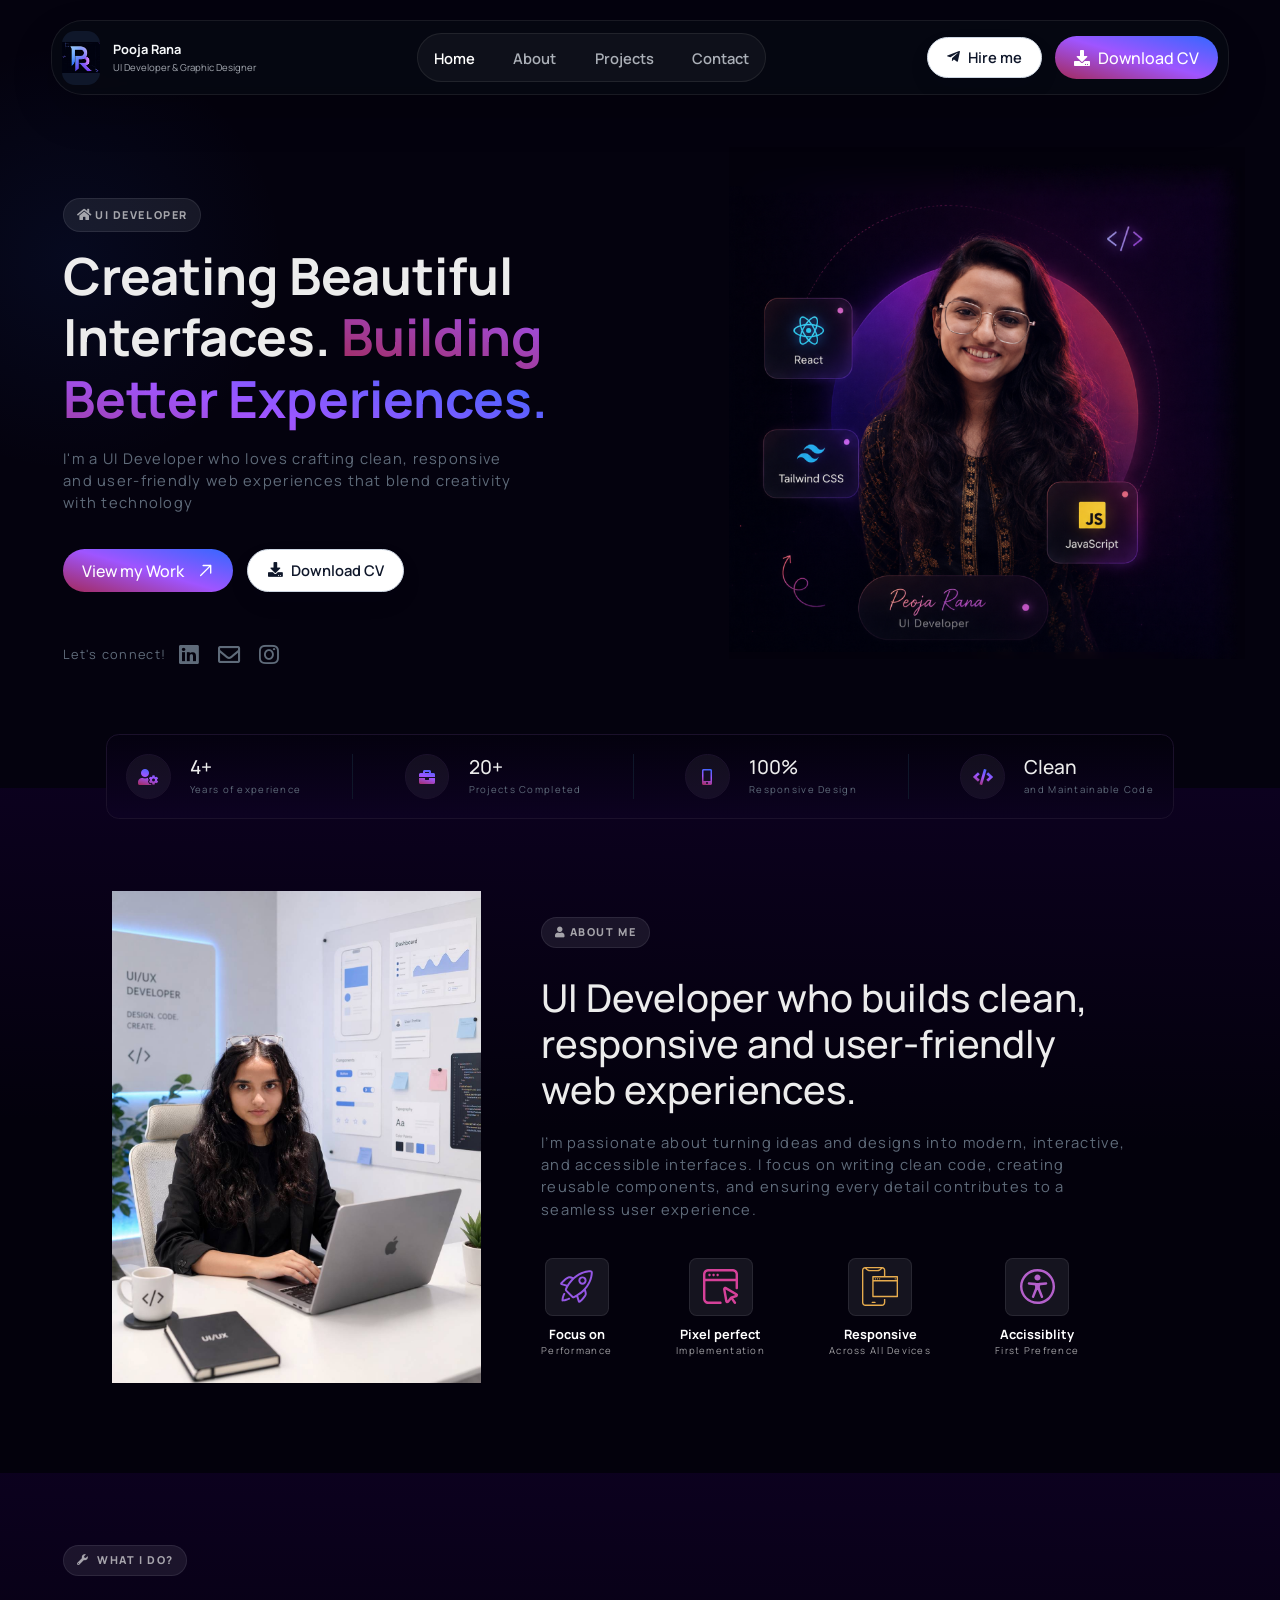
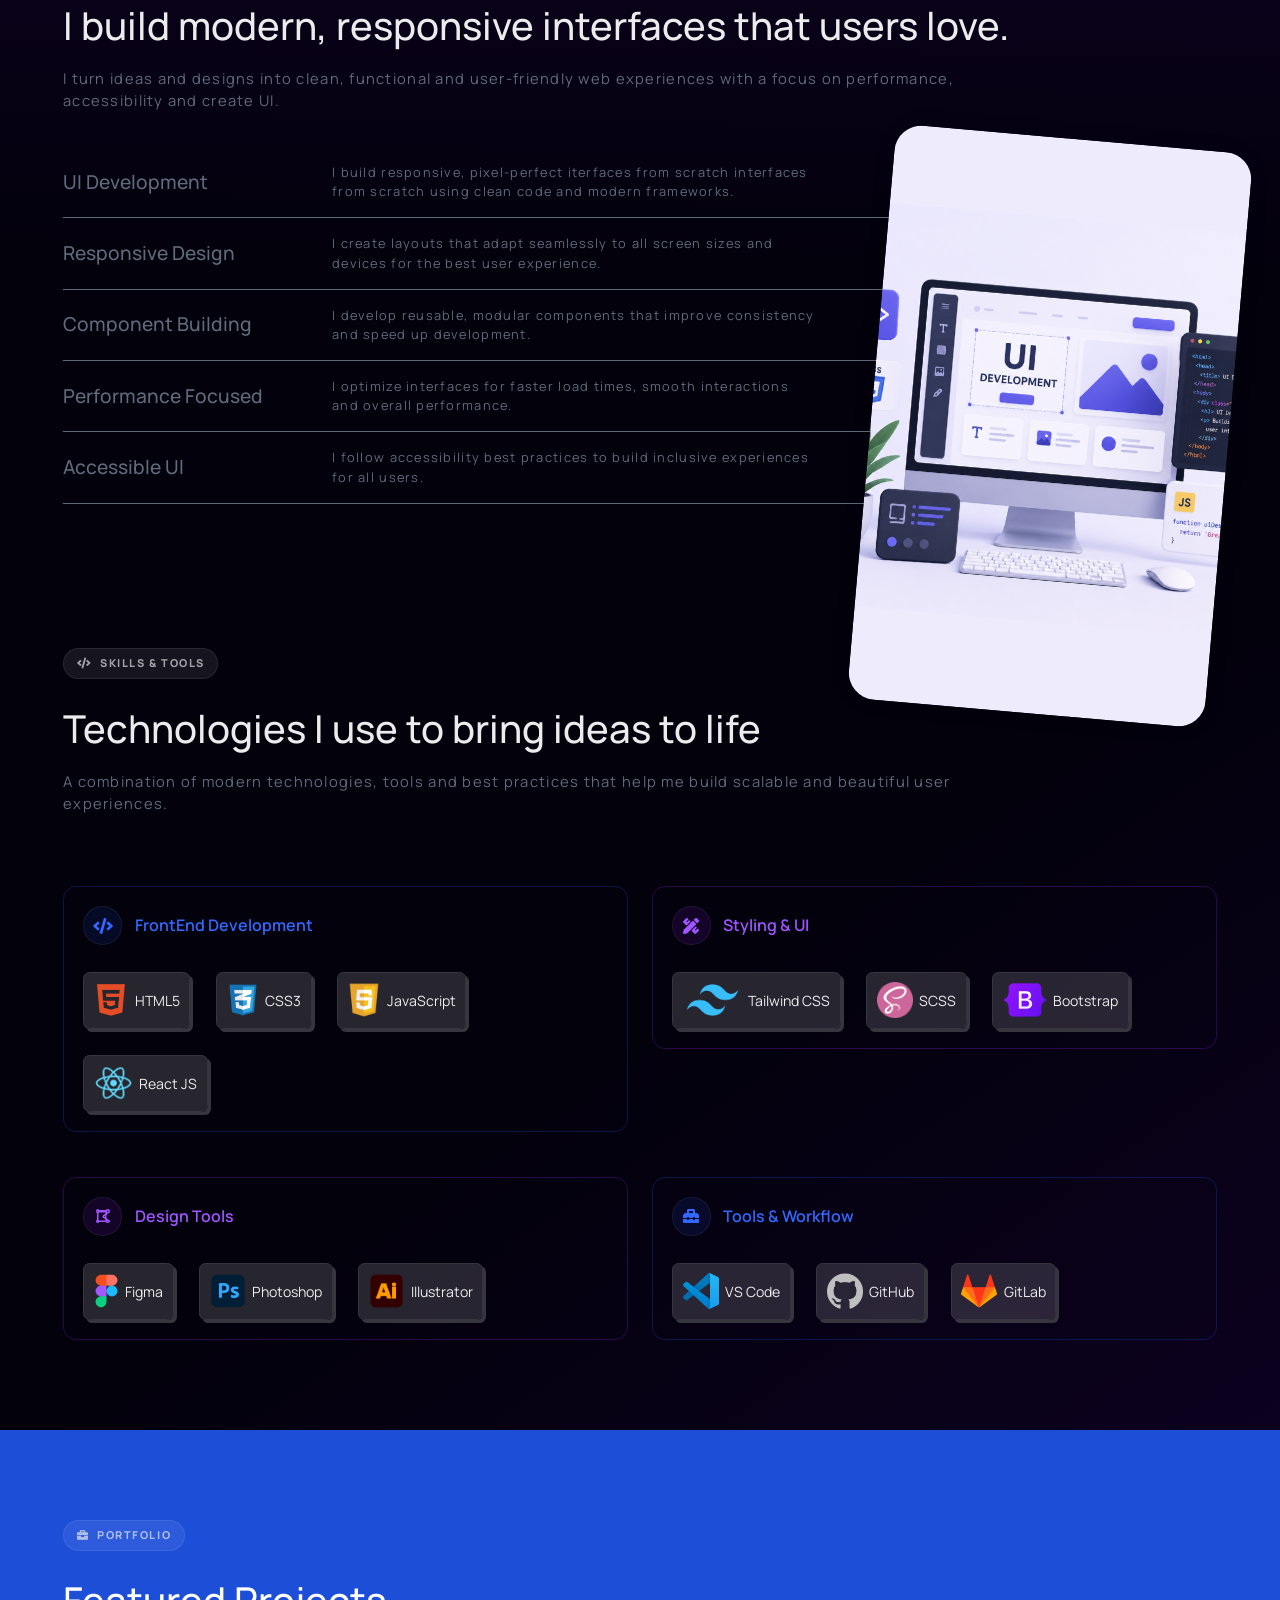
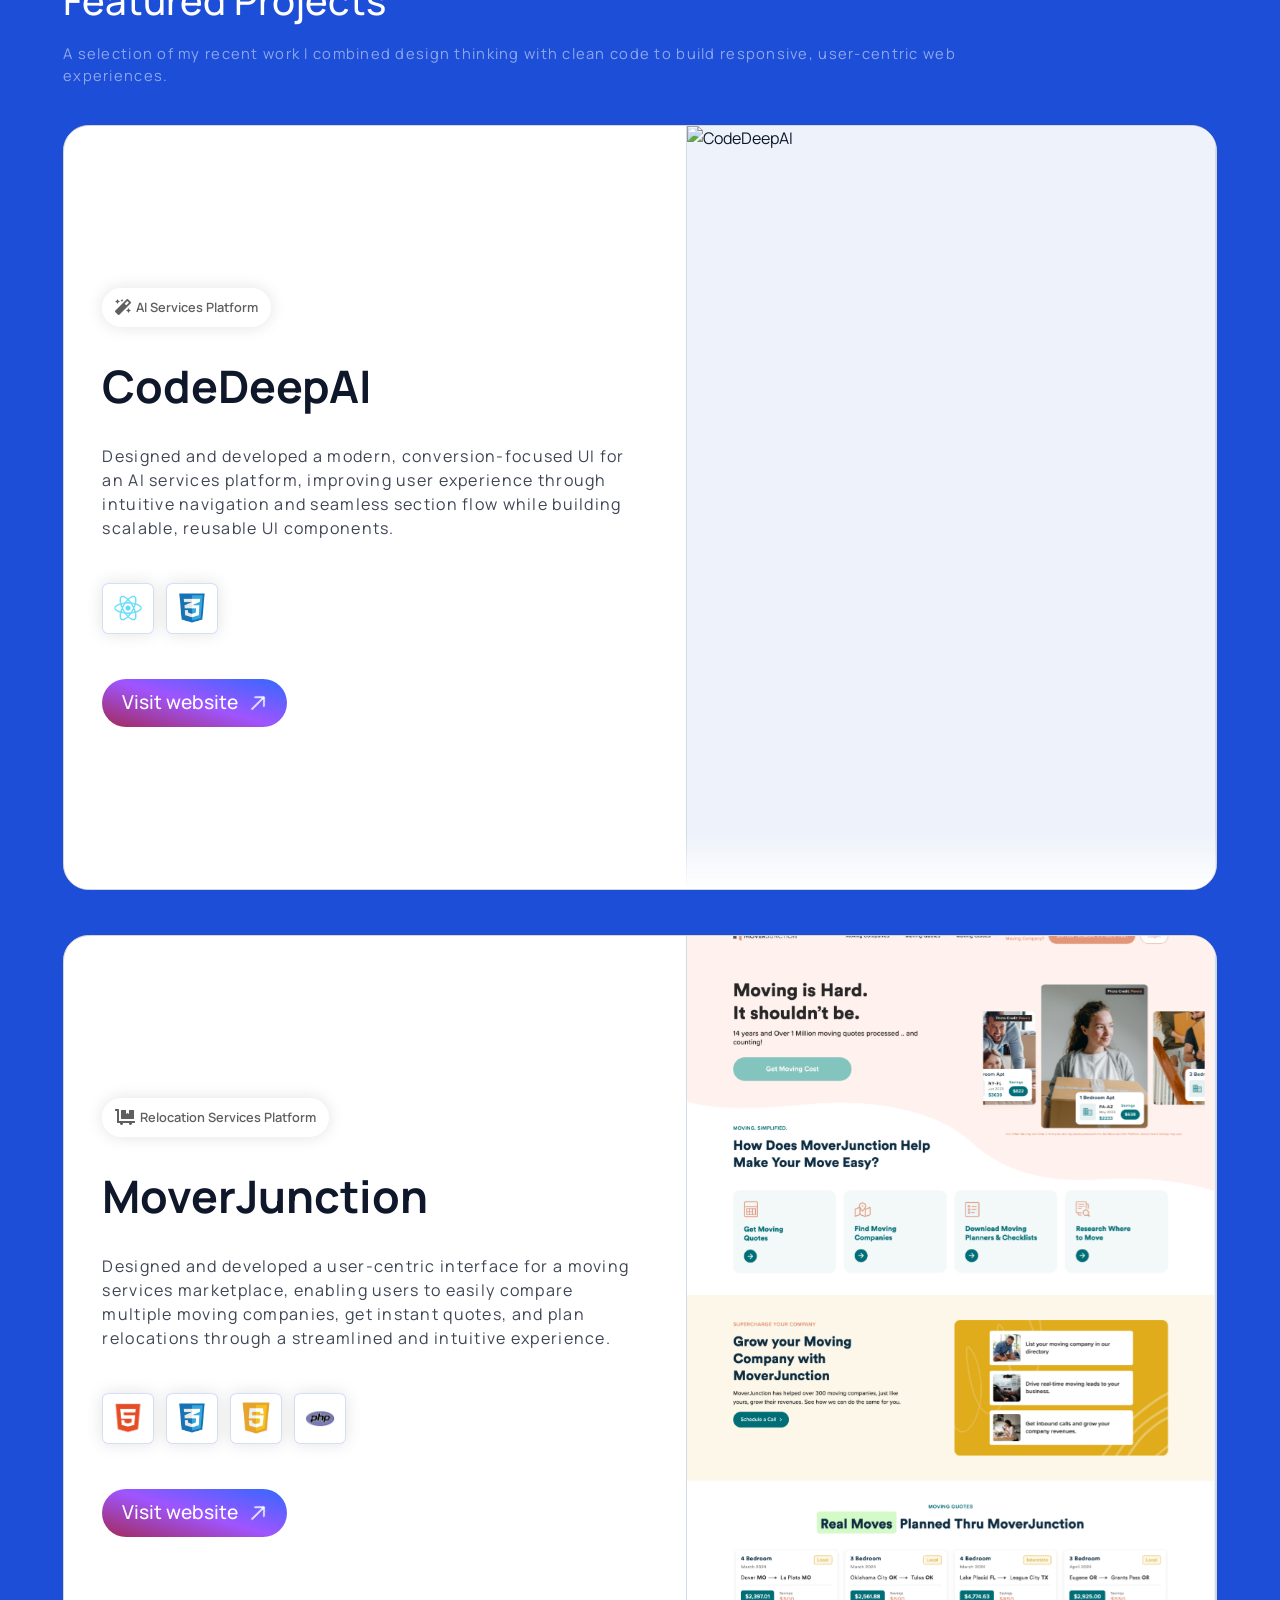
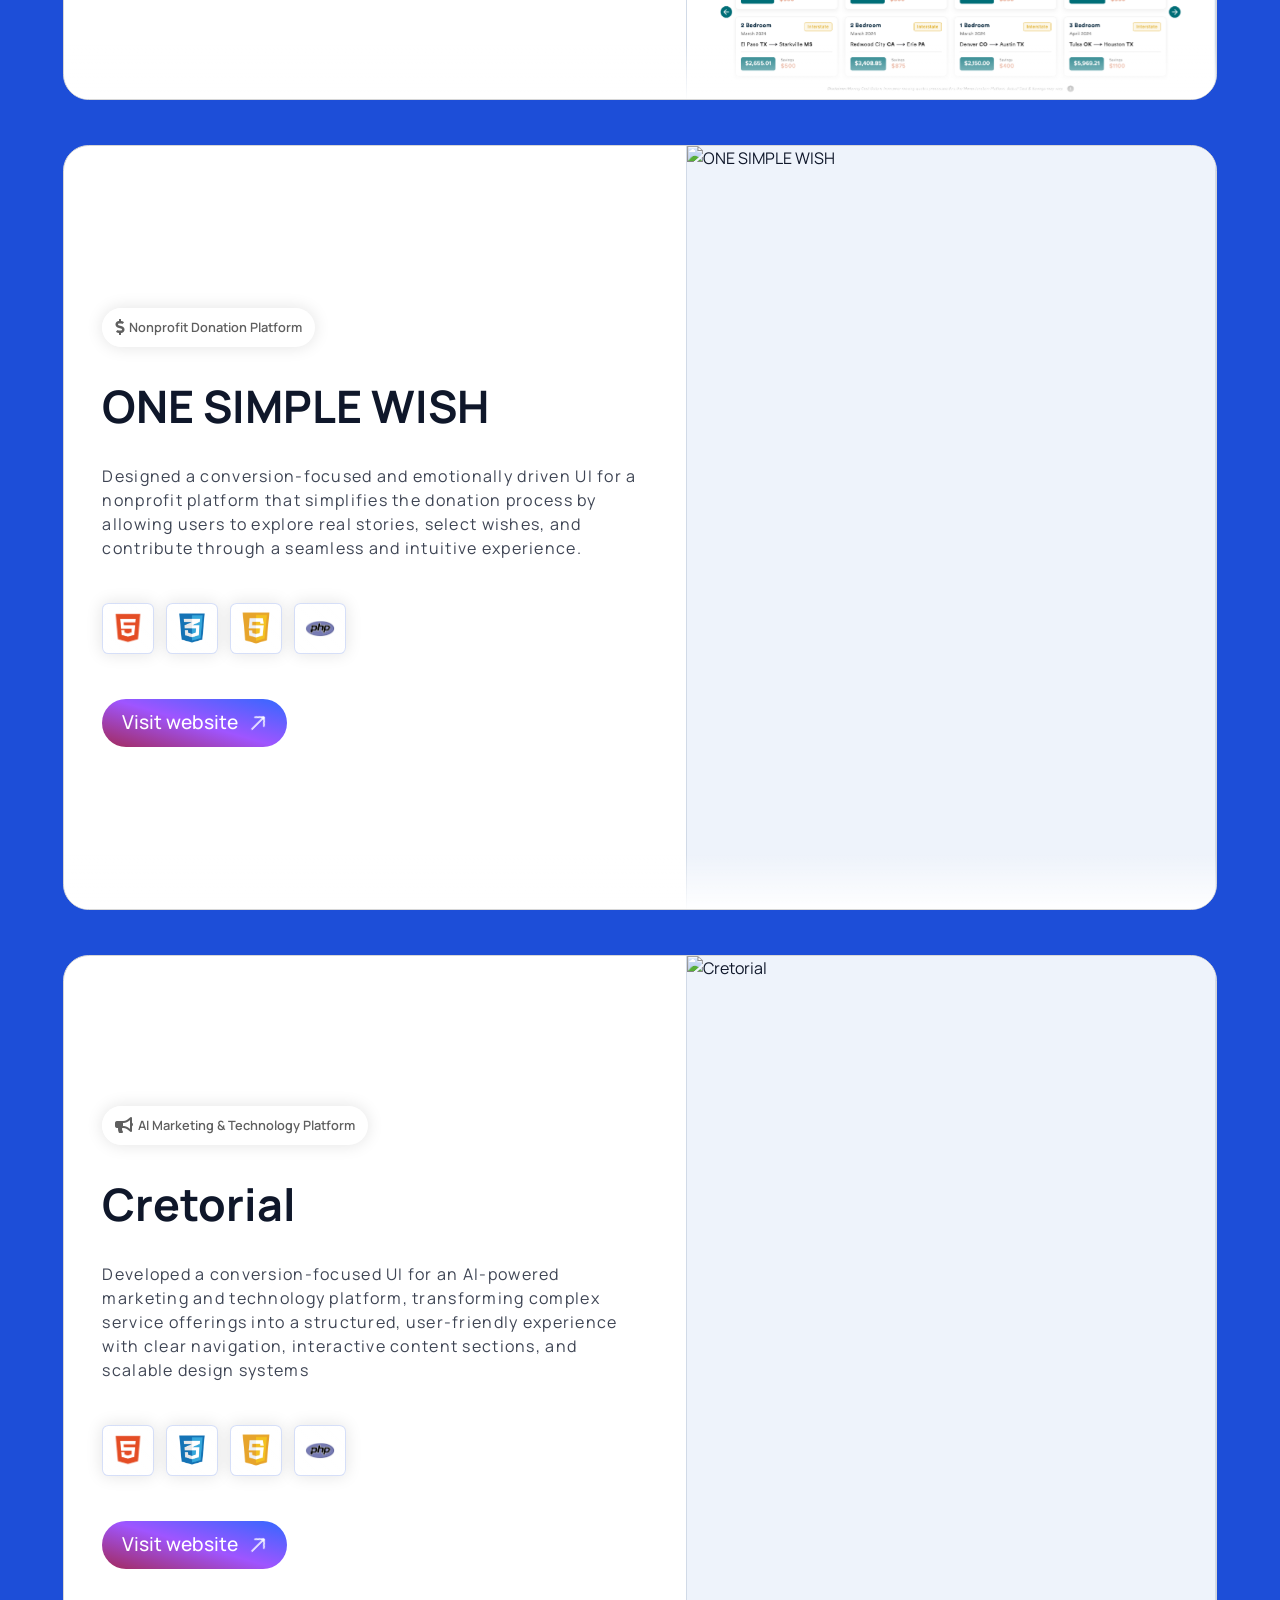
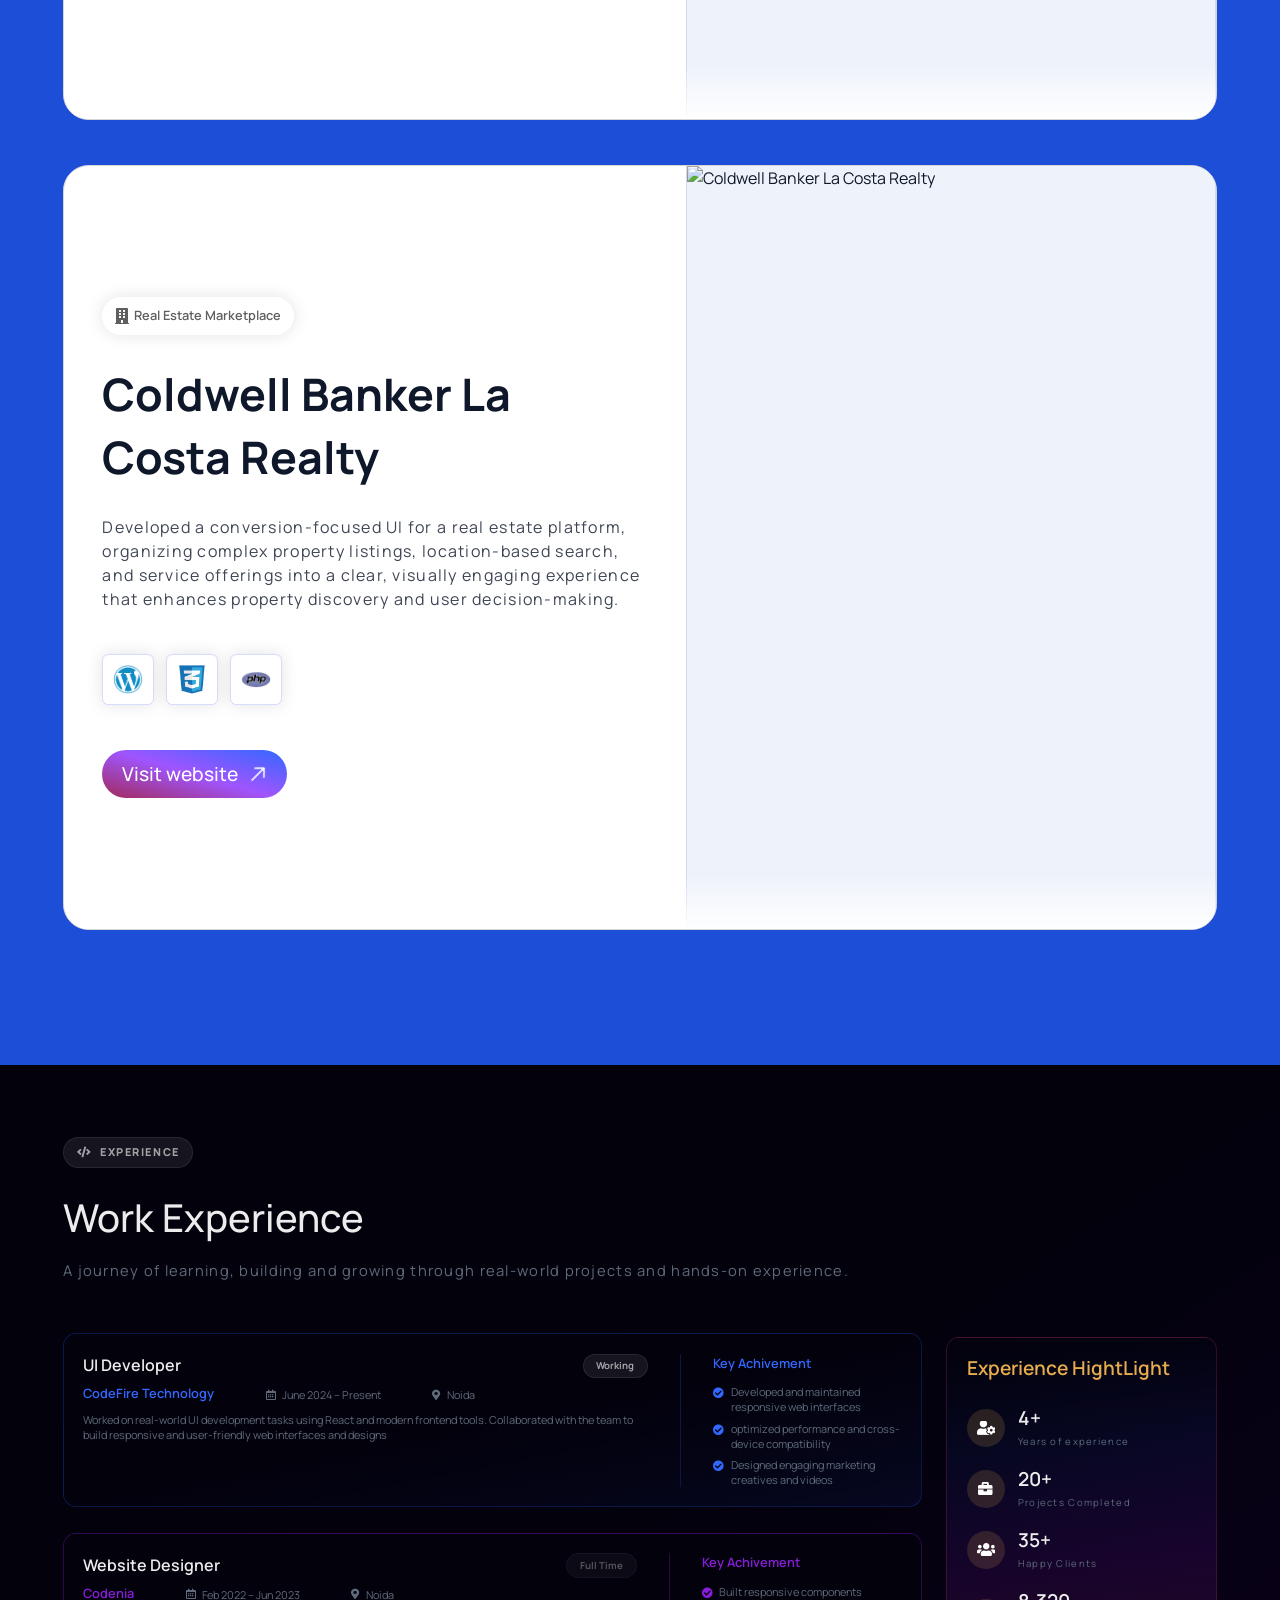
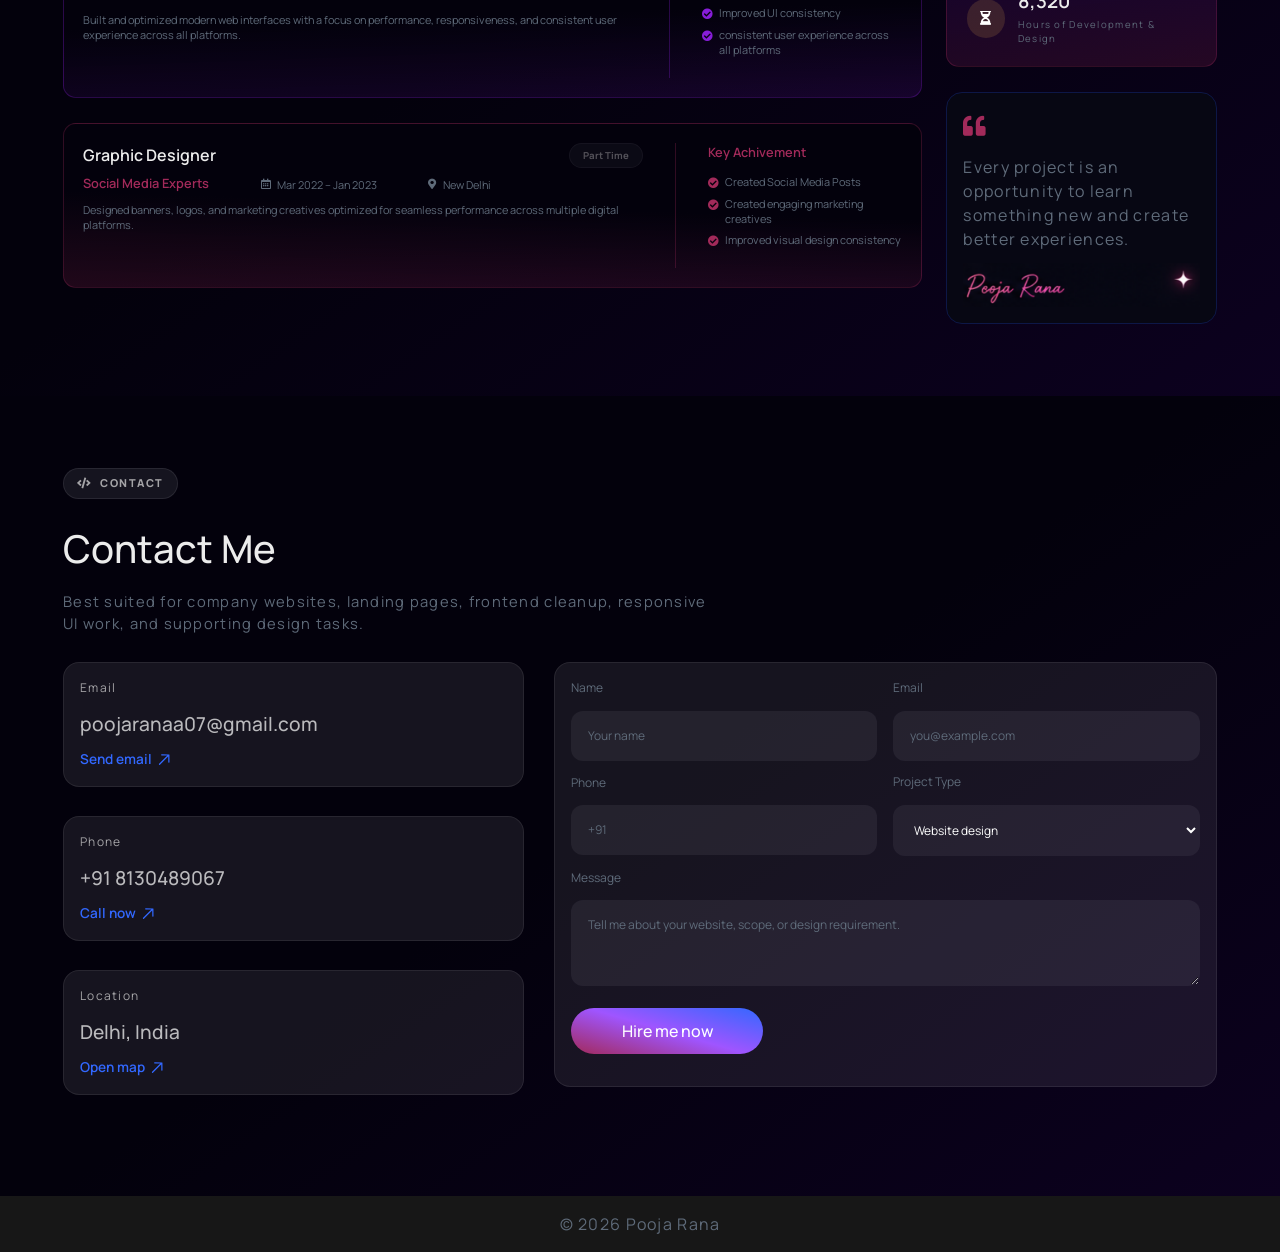
==== commit cc38f4a3: "Landing page ui" ====
--- a/index.html
+++ b/index.html
@@ -51,30 +51,37 @@
               <a class="btn btn-primary btn-lg " href="#featuredProjects" title="My Projects">
                 View my Work <img src="assets/imgs/arrow-icon.svg" alt="External link" />
               </a>
+              <a class="button button-secondary header-cta" href="/assets/imgs/cv_pooja_rana.pdf" download="Pooja-Rana-CV.pdf">
+                <i class="fas fa-download me-2"></i>
+                Download CV
+              </a>
             </div>
             <div class="social-connection">
               <p>Let's connect!</p>
               <div class="socialLinks">
-                <a href="#" class="link">
+                <a href="https://www.linkedin.com/in/pooja-rana-600793264/" target="_blank" class="link">
                   <i class="fab fa-linkedin"></i>
                 </a>
-                <a href="#" class="link">
+                <a href="mailto:poojaranaa07@gmail.com" target="_blank" class="link">
+                  <i class="far fa-envelope"></i>
+                </a>
+                 <a href="https://www.instagram.com/poojaranaa07/" target="_blank" class="link">
                   <i class="fab fa-instagram"></i>
                 </a>
-                <a href="#" class="link">
-                  <i class="far fa-envelope"></i>
-                </a>
-              </div>
-
-            </div>
+              </div>
+
+            </div>
+          </div>
+          <div class="col-md-6">
+            <img src="/assets/imgs/pooja_rana.png" alt="Profile-img" class="profile-img">
           </div>
         </div>
       </div>
     </section>
 
-    <section class="more-info">
+    <section class="about-section" id="about">
       <div class="container">
-        <div class="info-row">
+             <div class="info-row">
           <div class="info-card">
             <div class="info-icon">
             <i class="fas fa-user-cog"></i>
@@ -114,14 +121,9 @@
             </div>
           </div>
         </div>
-      </div>
-    </section>
-
-    <section class="about-section">
-      <div class="container">
         <div class="row align-items-center justify-content-center">
           <div class="col-md-4">
-            <img src="assets/imgs/profile-img.jpg" alt="" srcset="">
+            <img src="assets/imgs/profile-img.jpg" alt="Profile Image" class="AboutprofileImg" srcset="">
           </div>
           <div class="col-md-7 px-md-5">
             <div class="section-head animate-item">
@@ -131,28 +133,28 @@
               <div class="about-explain">
                 <div class="about-text">
                   <div class="info-icon">
-                   <i class="fas fa-chart-line"></i>
+                   <img src="/assets/imgs/performance-icon.svg" alt="performance" srcset="">
                   </div>
                   <strong>Focus on </strong>
                   <p >Performance</p>
                 </div>
                    <div class="about-text">
                   <div class="info-icon">
-                   <i class="fas fa-file-image"></i>
+                   <img src="/assets/imgs/pixel-perfect.svg" alt="Pixel Perfect" srcset="">
                   </div>
                   <strong>Pixel perfect </strong>
                   <p >Implementation</p>
                 </div>
                    <div class="about-text">
                   <div class="info-icon">
-                   <i class="fas fa-mobile-alt"></i>
+                   <img src="/assets/imgs/mobile-responsive.svg" alt="Responsive" srcset="">
                   </div>
                   <strong>Responsive </strong>
                   <p >Across All Devices</p>
                 </div>
                    <div class="about-text">
                   <div class="info-icon">
-                   <i class="fas fa-desktop"></i>
+                   <img src="/assets/imgs/accessiblity-icon.svg" alt="Accessibility" srcset="">
                   </div>
                   <strong>Accissiblity  </strong>
                   <p >First Prefrence</p>
@@ -180,22 +182,22 @@
           <div class="service-card">
             <h4>Responsive Design</h4>
             <p>I create layouts that adapt seamlessly to all screen sizes and devices for the best user experience.</p>
-            <img src="assets/imgs/ui-design.png" alt="UI Development" srcset="" class="service-img">
+            <img src="assets/imgs/responsive-design.png" alt="Responsive Design" srcset="" class="service-img">
           </div>
           <div class="service-card">
             <h4>Component Building</h4>
             <p>I develop reusable, modular components that improve consistency and speed up development.</p>
-            <img src="assets/imgs/graphic-design.png" alt="UI Development" srcset="" class="service-img">
+            <img src="assets/imgs/component_building.png" alt="Component Building" srcset="" class="service-img">
           </div>
           <div class="service-card">
             <h4>Performance Focused</h4>
             <p>I optimize interfaces for faster load times, smooth interactions and overall performance.</p>
-            <img src="assets/imgs/video-editing.png" alt="UI Development" srcset="" class="service-img">
+            <img src="assets/imgs/performance_focused.png" alt="Performance Focused" srcset="" class="service-img">
           </div>
           <div class="service-card">
             <h4>Accessible Ul</h4>
             <p>I follow accessibility best practices to build inclusive experiences for all users.</p>
-            <img src="assets/imgs/video-editing.png" alt="UI Development" srcset="" class="service-img">
+            <img src="assets/imgs/ui-design.png" alt="Accessible Ul" srcset="" class="service-img">
           </div>
         </div>
       </div>
@@ -329,8 +331,9 @@
     <section class="featured-section" id="featuredProjects">
       <div class="container">
         <div class="section-head animate-item">
-          <p class="eyebrow"><i class="fas fa-briefcase"></i>Portfolio</p>
+          <p class="eyebrow"><i class="fas fa-briefcase me-2"></i>Portfolio</p>
           <h2>Featured Projects</h2>
+          <p>A selection of my recent work I combined design thinking with clean code to build responsive, user-centric web experiences.</p>
         </div>
         <div class="projects-container"></div>
 
@@ -354,13 +357,14 @@
                     <div class="companyRow">
                       <div class="designation">
                         <h6>UI Developer</h6>
-                        <div class="badge">Working</div>
+                        <div class="badge" style="opacity: 1; color: #fff;">Working</div>
                       </div>
                        <div class="logos">
                         <img src="assets/imgs/cf_logo.webp" alt="CodeFire Technology" srcset="">
                       </div>
-                        <p class="coloredText">CodeFire Technology</h6>
+                        
                         <div class="time-location">
+                          <p class="coloredText">CodeFire Technology</h6>
                           <p class="location-duration"><i class="far fa-calendar-alt"></i> June 2024 – Present</p>
                           <p class="location-duration"><i class="fas fa-map-marker-alt"></i> Noida</p>
                         </div>
@@ -380,7 +384,7 @@
               </div>
               <div class="row">
                 <div class="col-md-12">
-                  <div class="companiesMain">
+                  <div class="companiesMain companiesMain2">
                     <div class="companyRow">
                       <div class="designation">
                         <h6>Website Designer</h6>
@@ -389,8 +393,9 @@
                        <div class="logos">
                         <img src="assets/imgs/codenia-logo.png" alt="Codenia" srcset="">
                       </div>
-                        <p class="coloredText">Codenia</h6>
+                        
                         <div class="time-location">
+                          <p class="coloredText">Codenia</h6>
                           <p class="location-duration"><i class="far fa-calendar-alt"></i> Feb 2022 – Jun 2023</p>
                           <p class="location-duration"><i class="fas fa-map-marker-alt"></i> Noida</p>
                         </div>
@@ -410,7 +415,7 @@
               </div>
               <div class="row">
                 <div class="col-md-12">
-                  <div class="companiesMain">
+                  <div class="companiesMain companiesMain3">
                     <div class="companyRow">
                       <div class="designation">
                         <h6>Graphic Designer</h6>
@@ -419,8 +424,9 @@
                         <div class="logos">
                         <img src="assets/imgs/social-media-experts-logo.png" alt="Social Media Experts" srcset="">
                       </div>
-                        <p class="coloredText">Social Media Experts</h6>
+                       
                         <div class="time-location">
+                           <p class="coloredText">Social Media Experts</h6>
                           <p class="location-duration"><i class="far fa-calendar-alt"></i> Mar 2022 – Jan 2023</p>
                           <p class="location-duration"><i class="fas fa-map-marker-alt"></i> New Delhi</p>
                         </div>
@@ -483,6 +489,14 @@
                   </div>
                 </div>
             </div>
+
+            <div class="quoteSection">
+                <div class="quoteIcon">
+                  <i class="fas fa-quote-left"></i>
+                </div>
+                  <p>Every project is an opportunity to learn something new and create better experiences.</p>
+                  <img src="assets/imgs/signature.png" alt="signature" srcset="" class="signature">
+            </div>
           </div>
         </div>
     
@@ -491,6 +505,90 @@
       </div>
     </section>
 
+    <section class="contact-section" id="contact">
+        <div class="container">
+           <div class="row">
+             <div class="col-md-7">
+               <div class="section-head animate-item">
+                  <p class="eyebrow"><i class="fas fa-code me-2"></i>Contact</p>
+                  <div class="skillContent">
+                    <h2>Contact Me</h2>
+                    <p>Best suited for company websites, landing pages, frontend cleanup, responsive UI work, and supporting design tasks.</p>
+                  </div>
+                </div>
+            </div>
+           </div>
+          <div class="row justify-content-between">
+            <div class="col-md-5">
+              <article class="soft-card animate-item mx-580">
+                <p>Email</p>
+                <h5>poojaranaa07@gmail.com</h5>
+                <a class="text-link" href="mailto:poojaranaa07@gmail.com">Send email <img src="assets/imgs/arrow-icon-active.svg" alt="arrow" class="arrowIcon"></a>
+              </article>
+              <article class="soft-card animate-item mx-580">
+                <p>Phone</p>
+                <h5>+91 8130489067</h5>
+                <a class="text-link" href="tel:+918130489067">Call now  <img src="assets/imgs/arrow-icon-active.svg" alt="arrow" class="arrowIcon"></a>
+              </article>
+              <article class="soft-card animate-item mx-580">
+                <p>Location</p>
+                <h5>Delhi, India</h5>
+                <a class="text-link" href="https://maps.google.com/?q=Delhi%2C%20India" target="_blank" rel="noreferrer">Open map  <img src="assets/imgs/arrow-icon-active.svg" alt="arrow" class="arrowIcon"></a>
+              </article>
+            </div>
+            <div class="col-md-7">
+                <article class="form-card animate-item">
+                  <!-- <p class="eyebrow">Write to me</p> -->
+                  <!-- <h4>Share what you need</h4> -->
+
+                  <form id="lead-form" novalidate>
+                    <div class="field-grid">
+                      <label class="field">
+                        <span>Name</span>
+                        <input type="text" name="name" placeholder="Your name" required />
+                      </label>
+
+                      <label class="field">
+                        <span>Email</span>
+                        <input type="email" name="email" placeholder="you@example.com" required />
+                      </label>
+                    </div>
+
+                    <div class="field-grid">
+                      <label class="field">
+                        <span>Phone</span>
+                        <input type="tel" name="phone" placeholder="+91" />
+                      </label>
+
+                      <label class="field">
+                        <span>Project Type</span>
+                        <select name="projectType">
+                          <option value="Website design">Website design</option>
+                          <option value="UI development">UI development</option>
+                          <option value="Landing page">Landing page</option>
+                          <option value="Graphic support">Graphic support</option>
+                        </select>
+                      </label>
+                    </div>
+
+                    <label class="field">
+                      <span>Message</span>
+                      <textarea
+                        name="message"
+                        rows="3"
+                        placeholder="Tell me about your website, scope, or design requirement."
+                        required
+                      ></textarea>
+                    </label>
+
+                    <button class="btn btn-primary btn-lg my-3" type="submit">Hire me now</button>
+                    <p class="form-status errorText" id="form-status" role="status" aria-live="polite"></p>
+                  </form>
+                </article>
+            </div>
+          </div>
+        </div>
+      </section>
 
   </main>
 
--- a/styles/main.css
+++ b/styles/main.css
@@ -1 +1 @@
-@import"./base.css";.button{display:inline-flex;align-items:center;justify-content:center;min-height:3.25vw;padding:0 1.5vw;border-radius:999px;border:1px solid rgba(0,0,0,0);font-weight:600;line-height:1;white-space:nowrap;transition:transform 180ms ease,box-shadow 220ms ease,border-color 220ms ease,background-color 220ms ease,color 220ms ease;font-size:1.15vw}.button.button-primary{background:var(--accent);color:#fff}.button.button-secondary{background:#fff;color:var(--text);border-color:var(--line-strong);box-shadow:0 10px 24px rgba(15,23,42,.06)}.container{max-width:92vw}.site-header{position:fixed;top:10px;z-index:40;padding:10px 0 0;background:rgba(0,0,0,0);border-bottom:0;left:50%;transform:translateX(-50%);width:100%}.site-header .header-inner{position:relative;min-height:5vh;padding:.75vw;display:flex;align-items:center;justify-content:space-between;gap:1vw;border-radius:2.5vw;background:rgba(7,10,18,.78);border:1px solid rgba(255,255,255,.08);box-shadow:0 18px 40px rgba(0,0,0,.18);-webkit-backdrop-filter:blur(5px);backdrop-filter:blur(5px)}.site-header .brand{display:inline-flex;align-items:center;gap:1vw}.site-header .brand-mark{width:3vw;height:6vh;display:grid;place-items:center;border-radius:1vw;background:var(--accent-dark);color:#fff;font-family:"Syne",sans-serif;font-weight:800;font-size:.75vw}.site-header .brand-copy{display:grid;gap:.2vw}.site-header .brand-copy strong{display:block;font-size:1vw;color:#f8fafc}.site-header .brand-copy .brand-subtitle,.site-header .brand-copy span{display:block;color:rgba(226,232,240,.72);font-size:.75vw;will-change:transform,opacity}.site-header .brand-name{display:inline-block;will-change:transform,opacity}.site-nav{display:flex;align-items:center;gap:2vw;padding:.75vw;border:1px solid rgba(255,255,255,.08);border-radius:999px;background:rgba(255,255,255,.04)}.site-nav a{padding:.25vw .5vw;border-radius:999px;color:rgba(226,232,240,.74);font-weight:600;font-size:1.15vw;transition:background-color 180ms ease,color 180ms ease,box-shadow 180ms ease,transform 180ms ease}.site-nav a:hover,.site-nav a.is-active{color:#fff}.site-nav .header-cta{position:relative;min-width:150px;overflow:hidden;isolation:isolate;background:rgba(255,255,255,.04);color:#f8fafc;border-color:rgba(255,255,255,.12);box-shadow:inset 0 1px 0 rgba(255,255,255,.08),0 8px 18px rgba(0,0,0,.12);will-change:transform}.site-nav .header-cta::before{content:"";position:absolute;inset:-10% auto auto -28%;width:42%;height:140%;background:linear-gradient(110deg, transparent 0%, rgba(255, 255, 255, 0.04) 38%, rgba(255, 255, 255, 0.26) 50%, transparent 64%);transform:translateX(-220%) rotate(12deg);transition:transform 520ms ease;pointer-events:none;z-index:-1}.site-nav .header-cta:hover,.site-nav .header-cta:focus-visible{border-color:rgba(255,255,255,.22);background:rgba(255,255,255,.08);box-shadow:inset 0 1px 0 rgba(255,255,255,.14)}.site-nav .header-cta:hover::before,.site-nav .header-cta:focus-visible::before{transform:translateX(360%) rotate(12deg)}.site-nav .header-cta.is-active{border-color:rgba(255,255,255,.18);background:rgba(255,255,255,.1);box-shadow:inset 0 1px 0 rgba(255,255,255,.14),0 12px 28px rgba(0,0,0,.18)}.site-nav .header-cta:active{transform:scale(0.98)}.nav-toggle{display:none;width:52px;height:52px;padding:0;border:1px solid rgba(255,255,255,.08);border-radius:20px;background:rgba(255,255,255,.04);cursor:pointer}.nav-toggle span{display:block;width:22px;height:2px;margin:0 auto;background:#f8fafc}.nav-toggle span+span{margin-top:7px}.hero{position:relative;overflow:clip;padding:10vh 0;padding-top:22vh;border-bottom:1px solid var(--line);background:linear-gradient(rgba(255, 255, 255, 0.1490196078) 9%, rgba(230, 169, 253, 0.1490196078) 56%, rgba(46, 66, 255, 0.1490196078) 82%, rgba(4, 23, 208, 0.1490196078) 100%)}.hero::after,.hero::before{content:"";position:absolute;border-radius:50%;pointer-events:none}.hero::before{top:48px;left:-140px;width:420px;height:420px;background:radial-gradient(circle, rgba(37, 99, 235, 0.08), transparent 72%)}.hero .hero-inline-accent{color:var(--accent)}.hero .hero-copy{margin:2vh 0;font-size:1.15vw}.hero .hero-actions{display:flex;flex-wrap:wrap;gap:14px;margin:4vh 0 2vh}.hero .social-connection{display:flex;align-items:center;gap:1vw;padding:1vh 0}.hero .social-connection p{margin:0;font-size:1vw}.hero .social-connection .socialLinks{display:flex;gap:1.5vw;font-size:1.75vw}.info-row{display:flex;align-items:center;justify-content:center;gap:4vw;max-width:-moz-fit-content;max-width:fit-content;margin:auto;padding:1.5vw;margin-top:-3vw;border:1px solid #fff;margin-top:-3vw;background:#e9edfd;position:relative;border-radius:1vw}.info-row .info-card{display:flex;align-items:center;gap:1.5vw}.info-row .info-card p{font-size:.75vw;margin:0}.info-row .info-card h5{margin:0 0 .5vh}.info-row .info-card .info-icon{width:3.5vw;height:3.5vw;display:flex;align-items:center;justify-content:center;background:rgba(214,219,254,.568627451);font-size:1.25vw;border-radius:50%;min-width:3.5vw;height:3.5vw}.info-row .info-card:nth-of-type(2),.info-row .info-card:nth-of-type(3){border:1px solid;border-top:0;border-bottom:0;padding:0 4vw}.info-row .info-card:nth-of-type(3){padding-left:0;border-left:0}.section-head p{font-size:1.15vw;line-height:4vh;margin:2vh 0 4vh}.hero-title,.page-title,.section-head h2,.soft-card h3,.form-card h3,.feature-strip h2,.footer-brand h3{margin:0;font-family:"Syne",sans-serif;letter-spacing:-0.04em;line-height:normal}.hero-title-accent{position:relative;color:var(--accent);isolation:isolate}.hero-title-accent::after{content:"";position:absolute;left:0;right:0;bottom:.08em;height:.18em;border-radius:999px;background:rgba(37,99,235,.14);transform-origin:left center;z-index:-1;animation:heroAccentGlow 5.6s ease-in-out infinite}.animate-item,.page-title,.page-copy{will-change:transform,opacity}.hero-title-line,.hero-copy,.hero-actions,.hero-panel,.hero-photo-frame{will-change:transform,opacity}.eyebrow{position:relative;overflow:hidden}.eyebrow span{font-size:1vw;margin-right:3px}.eyebrow::after{content:"";position:absolute;inset:0;background:linear-gradient(120deg, transparent 0%, rgba(255, 255, 255, 0.18) 36%, rgba(255, 255, 255, 0.78) 50%, transparent 64%);transform:translateX(-170%);animation:heroEyebrowSweep 6s ease-in-out infinite;pointer-events:none}.hero-eyebrow .page-title{font-size:clamp(2.5rem,5vw,4.3rem)}.hero-copy,.page-copy,.soft-card p,.timeline-item p,.timeline-item li,.feature-strip p,.footer-brand p,.footer-bottom p,.field span,.form-status{color:var(--muted);line-height:1.75}.page-copy{max-width:700px;margin:20px 0 0;font-size:1.02rem}.eyebrow,.card-label{width:-moz-fit-content;width:fit-content;margin:0 0 1vw;padding:.5vw 1vw;border-radius:999px;border:1px solid var(--line);background:var(--accent-soft);color:var(--accent);font-size:.85vw !important;font-weight:800;letter-spacing:.14em;text-transform:uppercase}.hero-panel,.soft-card,.stat-card,.timeline-item,.project-card,.form-card,.feature-strip{background:var(--panel);border:1px solid var(--line);border-radius:28px;box-shadow:var(--shadow);transition:transform 220ms ease,box-shadow 220ms ease,border-color 220ms ease}.hero-panel,.soft-card,.form-card,.project-card,.timeline-item{padding:30px}.hero-photo-frame,.skill-row,.info-list div{transition:transform 220ms ease,box-shadow 220ms ease,border-color 220ms ease}.hero-panel:hover,.soft-card:hover,.stat-card:hover,.timeline-item:hover,.project-card:hover,.form-card:hover,.feature-strip:hover,.hero-photo-frame:hover,.skill-row:hover,.info-list div:hover{transform:translateY(-8px);border-color:#d4ddeb;box-shadow:0 22px 40px rgba(15,23,42,.1)}.about-section{padding:10vh 0}.about-section .section-head .eyebrow{margin:0 0 1vw}.about-section .section-head p{max-width:44vw}.about-section .about-explain{display:flex;align-items:center;gap:5vw;text-align:center}.about-section .about-explain .info-icon{width:5vw;height:4.5vw;display:flex;align-items:center;justify-content:center;border:1px solid;margin:auto;border-radius:.6vw}.about-section .about-explain p{font-size:.75vw;margin:0;line-height:normal}.about-section .about-explain strong{font-size:1vw;margin:1vh 0 0;display:block}.service-section{background:linear-gradient(180deg, transparent, #eee);padding-bottom:10vh}.service-row{padding-top:3vh;position:relative}.service-row .section-head p{margin:1vh 0}.service-row .service-card{display:flex;align-items:center;text-align:left;gap:3vw;padding:1vw 0;border-bottom:1px solid var(--line);transition:all .3s ease}.service-row .service-card h4{white-space:nowrap;min-width:18vw;margin:0;font-size:1.5vw;font-weight:500}.service-row .service-card p{max-width:38vw;margin:0;font-size:1vw;letter-spacing:.1vw}.service-row .service-card .service-img{height:66vh;width:28vw;-o-object-fit:cover;object-fit:cover;position:absolute;right:0;top:-1vh;transform:rotate(-5deg);border-radius:3vh;box-shadow:0px 0px 20px 1px rgba(0,0,0,.0784313725);transition:all 1s ease;opacity:0}.service-row .service-card:first-child .service-img{opacity:1;transform:rotate(5deg)}.service-row .service-card:hover{background:#fff;padding-left:2vw}.service-row .service-card:hover h3{color:var(--accent)}.service-row .service-card:hover .service-img{opacity:1;transform:rotate(5deg)}.skill-section{padding:10vh 0}.skill-section .skillsCardRow{border:1px solid #beccf4;border-radius:1vw;margin:5vh 0vw 0;padding:1.5vw;height:-webkit-fill-available;height:-moz-available;height:stretch}.skill-section .skillsCardRow .skillHeading{display:flex;align-items:center;gap:1vw;padding:0px 0 3vh}.skill-section .skillsCardRow .skillHeading h5{font-size:1.25vw;font-weight:600}.skill-section .skillsCardRow .skillHeading p{margin:0;min-height:6vh}.skill-section .skillsCardRow .skillHeading .skillIcon{min-height:3vw;min-width:3vw;border-radius:50%;display:flex;align-items:center;justify-content:center;font-size:1.25vw}.skill-section .skillsCardRow.skillsCardRow1 .skillIcon{background:rgba(29,79,216,.1294117647);color:var(--accent)}.skill-section .skillsCardRow.skillsCardRow2{border:1px solid rgba(135,29,216,.2901960784)}.skill-section .skillsCardRow.skillsCardRow2 .skillIcon{background:rgba(135,29,216,.137254902);color:rgba(135,29,216,.7333333333)}.skill-section .skillsCardRow .allSkills{display:flex;flex-wrap:wrap;gap:2vw;align-items:center}.skill-section .skillsCardRow .allSkills .skillCard{padding:.75vw;border:2px solid #eee;border-radius:.5vw;box-shadow:3px 3px 0px 0px #eee;width:-moz-fit-content;width:fit-content;display:flex;align-items:center;gap:.5vw;font-size:1.1vw}.skill-section .skillsCardRow .allSkills .skillCard img{height:4vh}.projectSkills{display:flex;flex-wrap:wrap;gap:1vw;align-items:center}.projectSkills img{height:6vh}.experience-section{background:linear-gradient(180deg, transparent, #eee);padding:8vh 0}.experience-section .companiesMain{display:flex;padding:1.5vw;border-radius:1vw;border:1px solid #d2deff;background:#e9edfd;margin-top:1vw}.experience-section .companiesMain .companyRow{display:flex;align-items:flex-start;gap:.5vw;flex-direction:column;padding-bottom:4vh}.experience-section .companiesMain p,.experience-section .companiesMain li{font-size:.85vw;letter-spacing:normal;line-height:normal;margin:0}.experience-section .companiesMain .designation{display:flex;align-items:center;justify-content:space-between;width:100%}.experience-section .companiesMain .designation h6{font-size:1.25vw;font-weight:600;margin:0}.experience-section .companiesMain .location-duration{display:flex;align-items:center;gap:.5vw}.experience-section .companiesMain .coloredText{font-weight:600;color:var(--accent);font-size:1vw;margin:0 0 .25vw 0}.experience-section .companiesMain .time-location{display:flex;align-items:center;gap:4vw}.experience-section .companiesMain .achivement{min-width:300px}.experience-section .companiesMain .badge{font-size:.75vw;padding:.5vw 1vw;border-radius:1vw;background:rgba(255,255,255,.568627451);color:#1d4dd1;border:1px solid #d2deff}.experience-section .companiesMain .achivement{min-width:17vw;padding-left:2.5vw;border-left:1px solid #d2deff;margin-left:2.5vw}.experience-section .companiesMain .achivement .coloredText{margin-bottom:1vw}.experience-section .companiesMain .achivement ul{padding:0;list-style:none;display:flex;flex-direction:column;gap:.5vw;margin:0}.experience-section .companiesMain .achivement ul li{display:flex;gap:.5vw}.experience-section .companiesMain .achivement ul li i{color:var(--accent)}.experience-section .logos{height:100%;display:flex;align-items:center;justify-content:center;display:none}.experience-section .logos img{max-width:8vw}.experience-section .highlightedSection .info-row{background:linear-gradient(32deg, var(--accent), #9f55ff);flex-direction:column;justify-content:flex-start;align-items:flex-start;margin:0;gap:1.5vw}.experience-section .highlightedSection .info-row h4{font-weight:600;color:#fff}.experience-section .highlightedSection .info-row p,.experience-section .highlightedSection .info-row h5{color:rgba(255,255,255,.737254902)}.experience-section .highlightedSection .info-row .info-icon{background:#d6dbfe}.experience-section .highlightedSection .info-row .info-card{padding:0 !important;border:0 !important}.experience-section .logoText{position:relative;padding-right:3vw}.experience-section .logoText::before{position:absolute;content:"";left:-24px;height:calc(100% + 8vh);width:2px;background:#d8def4;top:10px}.experience-section .logoText p{font-size:1vw;margin:0}.experience-section .logoText h4{font-size:1.5vw;font-weight:600;position:relative}.experience-section .logoText h4:before{content:"";width:.7vw;height:1.5vh;border-radius:50%;background:#1d4cd2;position:absolute;left:-28px;top:8px;box-shadow:0 0 0px 5px #d8def4}.experience-section:last-child .logoText::before{display:none}.experience-section:nth-of-type(2) img,.experience-section:nth-of-type(2) h4::before,.experience-section:nth-of-type(3) img,.experience-section:nth-of-type(3) h4::before{filter:grayscale(1)}.experience-section:nth-of-type(2):hover img,.experience-section:nth-of-type(2):hover h4::before,.experience-section:nth-of-type(3):hover img,.experience-section:nth-of-type(3):hover h4::before{filter:grayscale(0)}.service-section{padding:10vh 0}.service-section .project-grid{margin-top:10vh}.project-grid{grid-template-columns:repeat(2, minmax(0, 1fr))}.site-transition{display:none}.project-tech,.project-marketplace,.project-brand,.project-realestate,.project-industrial{--preview-duration: 24s}.project-preview::after{content:"";position:absolute;inset:auto 0 0;height:56px;background:linear-gradient(180deg, rgba(255, 255, 255, 0), rgba(255, 255, 255, 0.94));pointer-events:none}.project-preview-media{height:100%;overflow:hidden;background:#eef3fb;border:1px solid rgba(207,216,229,.9)}.project-preview-image{display:block;width:100%;height:auto;transform:translateY(0);transition:transform var(--preview-duration) cubic-bezier(0.22, 0.61, 0.36, 1);will-change:transform}.project-preview:hover .project-preview-image,.project-preview:focus-within .project-preview-image{transform:translateY(calc(var(--preview-window) - 100%))}.project-preview-note{position:static;right:16px;bottom:14px;z-index:1;padding:8px 12px;border-radius:999px;background:rgba(15,23,42,.84);color:#f8fafc;font-size:.72rem;font-weight:800;letter-spacing:.04em}.text-link{display:inline-flex;margin-top:20px;color:var(--accent);font-weight:800}section.featured-section{background:#1d4ed8;padding:10vh 0}section.featured-section h2{color:#fff;margin-bottom:7vh}section.featured-section .project-card{display:flex;--preview-window: 230px;--preview-duration: 30s;height:85vh;border:1px solid #d6d6d6;margin-bottom:5vh;position:sticky;top:15vh;background:#fff;flex-direction:row-reverse;align-items:center;overflow:hidden;padding:0 0 0 3vw}section.featured-section .project-card .project-content{display:flex;flex-direction:column;align-items:flex-start;gap:3vh;padding-right:3vw;width:55%}section.featured-section .project-card .project-content .project-icon{font-size:1vw;font-weight:600;display:flex;align-items:center;background:linear-gradient(45deg, #fff, transparent);border-radius:2vw;display:flex;padding:.75vw 1vw;box-shadow:0 0px 16px 1px rgba(0,0,0,.1019607843)}section.featured-section .project-card .project-content .project-icon i{margin-right:5px;font-size:1.25vw;color:#5f5f5f}section.featured-section .project-card .project-content .project-icon span{color:#5f5f5f}section.featured-section .project-card .project-content h3{font-size:3.5vw;font-weight:700;line-height:7vh;margin:0}section.featured-section .project-card .project-content .skillCard{height:4vw;width:4vw;display:flex;align-items:center;justify-content:center;border:1px solid rgba(29,77,214,.1803921569);border-radius:.5vw;padding:.75vw;box-shadow:0 0px 16px 1px rgba(0,0,0,0.1019607843);background:linear-gradient(45deg, #fff, transparent)}section.featured-section .project-card .project-content .skillCard img{-o-object-fit:contain;object-fit:contain}section.featured-section .project-card .project-content p{opacity:.8}section.featured-section .project-card .project-content .text-link{margin-top:18px;font-size:1.5vw;font-weight:500;display:flex;align-items:center;transition:all .3s ease;color:#fff;background:linear-gradient(90deg, var(--accent), #9f55ff);min-height:3.25vw;padding:.75vw 1.5vw;border-radius:999px}section.featured-section .project-card .project-content .text-link i{font-size:25px;margin-top:6px;transform:rotate(45deg);margin-left:10px}section.featured-section .project-card .project-content .text-link img{width:20px;margin-left:10px;transform:rotate(45deg);border-radius:50%}section.featured-section .project-card .project-content .text-link:hover{transform:translateX(10px);transition:all .3s ease}section.featured-section .project-card .project-content .text-link:hover img{transform:rotate(90deg)}section.featured-section .project-card .project-preview{width:50%;height:85vh}.gradient-text{background:linear-gradient(90deg, var(--accent), #9f55ff);-webkit-background-clip:text;-webkit-text-fill-color:rgba(0,0,0,0);background-clip:text;color:rgba(0,0,0,0)}@media(hover: none){.project-preview-image{transition:none}}@media(prefers-reduced-motion: reduce){.hero-eyebrow::after,.hero-title-accent::after{animation:none}.project-preview-image{transition:none}.project-card:hover .project-preview-image,.project-card:focus-within .project-preview-image{transform:none}}.site-footer{background:#000;text-align:center;padding:1vh;display:flex;align-items:center;justify-content:center}.site-footer p{margin:0}@keyframes heroEyebrowSweep{0%,100%{transform:translateX(-170%)}42%,58%{transform:translateX(170%)}}@keyframes heroAccentGlow{0%,100%{transform:scaleX(0.92);opacity:.48}50%{transform:scaleX(1);opacity:.86}}@keyframes transitionLoaderSweep{0%{transform:translateX(0%)}100%{transform:translateX(380%)}}@keyframes transitionDotPulse{0%,100%{transform:translateY(0);opacity:.28}50%{transform:translateY(-6px);opacity:1}}@keyframes rotate360{0%,100%{transform:rotate(-45deg)}50%{transform:rotate(360deg)}}+@import"./base.css";.button{display:inline-flex;align-items:center;justify-content:center;min-height:3.25vw;padding:0 1.5vw;border-radius:999px;border:1px solid rgba(0,0,0,0);font-weight:600;line-height:1;white-space:nowrap;transition:transform 180ms ease,box-shadow 220ms ease,border-color 220ms ease,background-color 220ms ease,color 220ms ease;font-size:1.15vw}.button.button-primary{background:var(--accent);color:#fff}.button.button-secondary{background:#fff;color:var(--text);border-color:var(--line-strong);box-shadow:0 10px 24px rgba(15,23,42,.06)}.container{max-width:92vw}.site-header{position:fixed;top:10px;z-index:40;padding:10px 0 0;background:rgba(0,0,0,0);border-bottom:0;left:50%;transform:translateX(-50%);width:100%}.site-header .header-inner{position:relative;min-height:5vh;padding:.75vw;display:flex;align-items:center;justify-content:space-between;gap:1vw;border-radius:2.5vw;background:rgba(7,10,18,.78);border:1px solid rgba(255,255,255,.08);box-shadow:0 18px 40px rgba(0,0,0,.18);-webkit-backdrop-filter:blur(5px);backdrop-filter:blur(5px)}.site-header .brand{display:inline-flex;align-items:center;gap:1vw}.site-header .brand-mark{width:3vw;height:6vh;display:grid;place-items:center;border-radius:1vw;background:var(--accent-dark);color:#fff;font-family:"Syne",sans-serif;font-weight:800;font-size:.75vw}.site-header .brand-copy{display:grid;gap:.2vw}.site-header .brand-copy strong{display:block;font-size:1vw;color:#f8fafc}.site-header .brand-copy .brand-subtitle,.site-header .brand-copy span{display:block;color:rgba(226,232,240,.72);font-size:.75vw;will-change:transform,opacity}.site-header .brand-name{display:inline-block;will-change:transform,opacity}.site-header .nav-btns{display:flex;align-items:center;gap:1vw}.site-nav{display:flex;align-items:center;gap:2vw;padding:.75vw;border:1px solid rgba(255,255,255,.08);border-radius:999px;background:rgba(255,255,255,.04)}.site-nav a{padding:.25vw .5vw;border-radius:999px;color:rgba(226,232,240,.74);font-weight:600;font-size:1.15vw;transition:background-color 180ms ease,color 180ms ease,box-shadow 180ms ease,transform 180ms ease}.site-nav a:hover,.site-nav a.is-active{color:#fff}.site-nav .header-cta{position:relative;min-width:150px;overflow:hidden;isolation:isolate;background:rgba(255,255,255,.04);color:#f8fafc;border-color:rgba(255,255,255,.12);box-shadow:inset 0 1px 0 rgba(255,255,255,.08),0 8px 18px rgba(0,0,0,.12);will-change:transform}.site-nav .header-cta::before{content:"";position:absolute;inset:-10% auto auto -28%;width:42%;height:140%;background:linear-gradient(110deg, transparent 0%, rgba(255, 255, 255, 0.04) 38%, rgba(255, 255, 255, 0.26) 50%, transparent 64%);transform:translateX(-220%) rotate(12deg);transition:transform 520ms ease;pointer-events:none;z-index:-1}.site-nav .header-cta:hover,.site-nav .header-cta:focus-visible{border-color:rgba(255,255,255,.22);background:rgba(255,255,255,.08);box-shadow:inset 0 1px 0 rgba(255,255,255,.14)}.site-nav .header-cta:hover::before,.site-nav .header-cta:focus-visible::before{transform:translateX(360%) rotate(12deg)}.site-nav .header-cta.is-active{border-color:rgba(255,255,255,.18);background:rgba(255,255,255,.1);box-shadow:inset 0 1px 0 rgba(255,255,255,.14),0 12px 28px rgba(0,0,0,.18)}.site-nav .header-cta:active{transform:scale(0.98)}.nav-toggle{display:none;width:52px;height:52px;padding:0;border:1px solid rgba(255,255,255,.08);border-radius:20px;background:rgba(255,255,255,.04);cursor:pointer}.nav-toggle span{display:block;width:22px;height:2px;margin:0 auto;background:#f8fafc}.nav-toggle span+span{margin-top:7px}.hero{position:relative;overflow:clip;padding:10vh 0;padding-top:22vh;background:linear-gradient(97deg, #03010c, #03010c, #0c011f);background:#04020e}.hero::after,.hero::before{content:"";position:absolute;border-radius:50%;pointer-events:none}.hero::before{top:48px;left:-140px;width:420px;height:420px;background:radial-gradient(circle, rgba(37, 99, 235, 0.08), transparent 72%)}.hero h1{color:#ececec}.hero p{color:var(--muted)}.hero .hero-copy{margin:2vh 0;font-size:1.15vw}.hero .hero-actions{display:flex;flex-wrap:wrap;gap:14px;margin:4vh 0 2vh}.hero .social-connection{display:flex;align-items:center;gap:1vw;padding:3vh 0}.hero .social-connection p{margin:0;font-size:1vw}.hero .social-connection .socialLinks{display:flex;gap:1.5vw;font-size:1.75vw}.hero .social-connection .socialLinks .link:hover i{color:#fff;transform:translateY(-5px)}.hero .social-connection .socialLinks i{transition:all .3s ease;color:var(--muted)}.hero .profile-img{height:40vw;margin:auto;margin-top:-4vw;margin-left:6vw}.info-row{display:flex;align-items:center;justify-content:center;gap:4vw;max-width:-moz-fit-content;max-width:fit-content;margin:auto;padding:1.5vw;border:1px solid #1b112b;background:linear-gradient(181deg, #03010c, rgb(13, 2, 34));border-radius:1vw;margin-top:-16vh;margin-bottom:8vh;z-index:9;position:relative}.info-row .info-card{display:flex;align-items:center;gap:1.5vw}.info-row .info-card p{font-size:.75vw;margin:0}.info-row .info-card h5{margin:0 0 .5vh}.info-row .info-card .info-icon{width:3.5vw;display:flex;align-items:center;justify-content:center;font-size:1.25vw;border-radius:50%;min-width:3.5vw;color:rgba(255,255,255,.3019607843);height:3.5vw;background:rgba(255,255,255,.0509803922);border:1px solid #1b112b}.info-row .info-card:nth-of-type(2),.info-row .info-card:nth-of-type(3){border:1px solid;border-top:0;border-bottom:0;padding:0 4vw}.info-row .info-card:nth-of-type(3){padding-left:0;border-left:0}.info-row .info-card h5{color:#ececec}.info-row .info-card p{color:var(--muted)}.section-head p{max-width:70vw;color:var(--muted);font-size:1.15vw;margin:2vh 0 3vh}.section-head h2{color:#ececec}.animate-item,.page-title,.page-copy{will-change:transform,opacity}.hero-title-line,.hero-copy,.hero-actions,.hero-panel,.hero-photo-frame{will-change:transform,opacity}.eyebrow{position:relative;overflow:hidden}.eyebrow span{font-size:1vw;margin-right:3px}.eyebrow::after{content:"";position:absolute;inset:0;background:linear-gradient(120deg, transparent 0%, rgba(255, 255, 255, 0.0784313725) 36%, rgba(255, 255, 255, 0.2509803922) 50%, transparent 64%);transform:translateX(-170%);animation:heroEyebrowSweep 6s ease-in-out infinite;pointer-events:none}.eyebrow,.card-label{width:-moz-fit-content;width:fit-content;margin:0px 0px 1vw;padding:.5vw 1vw;border-radius:999px;border:1px solid rgba(226,232,240,.0901960784);background:rgba(238,244,255,.0784313725);color:rgba(236,236,236,.6705882353) !important;font-weight:800;letter-spacing:.14em;text-transform:uppercase;font-size:.85vw !important;margin-top:0 !important}.about-section{padding:10vh 0;background:linear-gradient(1deg, #03010c, #03010c, #0c011f)}.about-section .about-explain{display:flex;align-items:center;gap:5vw;text-align:center;margin-top:3vw}.about-section .about-explain .info-icon{width:5vw;height:4.5vw;display:flex;align-items:center;justify-content:center;margin:auto;border-radius:.6vw;border:1px solid rgba(226,232,240,.0901960784);background:rgba(238,244,255,.0784313725);color:rgba(236,236,236,.6705882353) !important;transition:all .3s ease}.about-section .about-explain .info-icon img{width:2.75vw}.about-section .about-explain .info-icon:hover{transform:translateY(-5px)}.about-section .about-explain p{font-size:.75vw;margin:0;line-height:normal;color:rgba(236,236,236,.6705882353)}.about-section .about-explain strong{font-size:1vw;margin:1vh 0 0;display:block;color:#fff}.service-section{padding:8vh 0 16vh;background:linear-gradient(1deg, #03010c, #03010c, #0c011f)}.service-row{padding-top:1vh;position:relative}.service-row .service-card{display:flex;align-items:center;text-align:left;gap:3vw;padding:1.25vw 0;border-bottom:1px solid var(--muted);transition:all .3s ease}.service-row .service-card h4{white-space:nowrap;min-width:18vw;margin:0;font-size:1.5vw;font-weight:500;color:var(--muted)}.service-row .service-card p{max-width:38vw;margin:0;font-size:1vw;letter-spacing:.1vw;color:var(--muted)}.service-row .service-card .service-img{height:64vh;width:28vw;-o-object-fit:cover;object-fit:cover;position:absolute;right:-1vw;top:0;transform:rotate(-5deg);border-radius:3vh;box-shadow:0px 0px 20px 1px rgba(0,0,0,.0784313725);transition:all 1s ease;opacity:0}.service-row .service-card:first-child .service-img{opacity:1;transform:rotate(5deg)}.service-row .service-card:hover{background:rgba(255,255,255,.0784313725);padding-left:2vw}.service-row .service-card:hover h4{color:#ececec}.service-row .service-card:hover .service-img{opacity:1;transform:rotate(5deg)}.skill-section{padding:0vh 0 10vh;background:linear-gradient(146deg, #03010c, #03010c, #0c011f)}.skill-section .skillsCardRow{border:1px solid rgba(30,78,216,.2901960784);border-radius:1vw;margin:5vh 0vw 0;padding:1.5vw;height:-webkit-fill-available;height:-moz-available;height:stretch}.skill-section .skillsCardRow .skillHeading{display:flex;align-items:center;gap:1vw;padding:0px 0 3vh}.skill-section .skillsCardRow .skillHeading h5{font-size:1.25vw;font-weight:600;color:#1e4ed8;margin:0}.skill-section .skillsCardRow .skillHeading p{margin:0;min-height:6vh}.skill-section .skillsCardRow .skillHeading .skillIcon{min-height:3vw;min-width:3vw;border-radius:50%;display:flex;align-items:center;justify-content:center;font-size:1.25vw;border:1px solid rgba(255,255,255,.0588235294)}.skill-section .skillsCardRow.skillsCardRow1 .skillIcon{background:rgba(29,79,216,.1294117647);color:var(--accent)}.skill-section .skillsCardRow.skillsCardRow1 h5{color:var(--accent)}.skill-section .skillsCardRow.skillsCardRow2{border:1px solid rgba(135,29,216,.2901960784)}.skill-section .skillsCardRow.skillsCardRow2 .skillIcon{background:rgba(135,29,216,.137254902);color:#9f55ff}.skill-section .skillsCardRow.skillsCardRow2 h5{color:#9f55ff}.skill-section .skillsCardRow .allSkills{display:flex;flex-wrap:wrap;gap:2vw;align-items:center}.skill-section .skillsCardRow .allSkills .skillCard{padding:.75vw;border-radius:.5vw;box-shadow:3px 3px 0px 0px #37363f;width:-moz-fit-content;width:fit-content;display:flex;align-items:center;gap:.5vw;font-size:1.1vw;background:rgba(255,255,255,.1411764706);border:1px solid #37363f;color:#ececec;transition:all .3s ease}.skill-section .skillsCardRow .allSkills .skillCard:hover{transform:translateY(-5px)}.skill-section .skillsCardRow .allSkills .skillCard img{height:4vh}.projectSkills{display:flex;flex-wrap:wrap;gap:1vw;align-items:center}.projectSkills img{height:6vh}.experience-section{background:linear-gradient(146deg, #03010c, #03010c, #0c011f);padding:8vh 0}.experience-section .companiesMain{display:flex;padding:1.5vw;border-radius:1vw;border:1px solid rgba(30,78,216,.2901960784);margin-top:2vw;background:linear-gradient(169deg, #03010c, #03010c, rgba(30, 78, 216, 0.0901960784))}.experience-section .companiesMain .companyRow{display:flex;align-items:flex-start;gap:.5vw;flex-direction:column;padding-bottom:4vh}.experience-section .companiesMain p,.experience-section .companiesMain li{font-size:.85vw;letter-spacing:normal;line-height:normal;margin:0;color:var(--muted)}.experience-section .companiesMain .designation{display:flex;align-items:center;justify-content:space-between;width:100%}.experience-section .companiesMain .designation h6{font-size:1.25vw;font-weight:600;margin:0;color:#ececec}.experience-section .companiesMain .location-duration{display:flex;align-items:center;gap:.5vw}.experience-section .companiesMain .coloredText{font-weight:600;color:var(--accent);font-size:1vw;margin:0 0 .25vw 0}.experience-section .companiesMain .time-location{display:flex;align-items:center;gap:4vw}.experience-section .companiesMain .achivement{min-width:300px}.experience-section .companiesMain .badge{font-size:.75vw;padding:.5vw 1vw;border-radius:1vw;border:1px solid rgba(226,232,240,.0901960784);background:rgba(238,244,255,.0784313725);color:rgba(236,236,236,.6705882353) !important;opacity:.5}.experience-section .companiesMain .achivement{min-width:17vw;padding-left:2.5vw;border-left:1px solid #0d1747;margin-left:2.5vw}.experience-section .companiesMain .achivement .coloredText{margin-bottom:1vw}.experience-section .companiesMain .achivement ul{padding:0;list-style:none;display:flex;flex-direction:column;gap:.5vw;margin:0}.experience-section .companiesMain .achivement ul li{display:flex;gap:.5vw}.experience-section .companiesMain .achivement ul li i{color:var(--accent);margin-top:4px}.experience-section .companiesMain.companiesMain3{border:1px solid rgba(162,42,91,.2901960784);background:linear-gradient(182deg, #03010c, #03010c, rgba(162, 42, 91, 0.1882352941))}.experience-section .companiesMain.companiesMain3 .coloredText,.experience-section .companiesMain.companiesMain3 li i{color:#a22a5a !important}.experience-section .companiesMain.companiesMain3 .achivement{border-left:1px solid rgba(162,42,91,.2901960784)}.experience-section .companiesMain.companiesMain2{border:1px solid rgba(135,29,216,.2901960784);background:linear-gradient(178deg, #03010c, #03010c, rgba(135, 29, 216, 0.1294117647))}.experience-section .companiesMain.companiesMain2 .coloredText,.experience-section .companiesMain.companiesMain2 li i{color:#871dd8 !important}.experience-section .companiesMain.companiesMain2 .achivement{border-left:1px solid rgba(135,29,216,.2901960784)}.experience-section .logos{height:100%;display:flex;align-items:center;justify-content:center;display:none}.experience-section .logos img{max-width:8vw}.experience-section .highlightedSection{margin-top:3.2vh}.experience-section .highlightedSection .info-row{flex-direction:column;justify-content:flex-start;align-items:flex-start;margin:0;gap:1.5vw;border:1px solid rgba(162,42,91,.2901960784);background:linear-gradient(174deg, #03010c, rgba(30, 78, 216, 0.0901960784), rgba(135, 29, 216, 0.1294117647), rgba(162, 42, 91, 0.1882352941))}.experience-section .highlightedSection .info-row h4{font-weight:600;color:#e7ac4e;font-size:1.5vw}.experience-section .highlightedSection .info-row h5{color:#ececec;font-weight:600}.experience-section .highlightedSection .info-row p{color:var(--muted)}.experience-section .highlightedSection .info-row .info-icon{background:rgba(231,172,78,.1607843137);border:0;width:3vw;min-width:3vw;height:3vw;font-size:1.15vw}.experience-section .highlightedSection .info-row .info-icon i{background:#fff;-webkit-background-clip:text;background-clip:text}.experience-section .highlightedSection .info-row .info-card{padding:0 !important;border:0 !important;gap:1vw}.experience-section .logoText{position:relative;padding-right:3vw}.experience-section .logoText::before{position:absolute;content:"";left:-24px;height:calc(100% + 8vh);width:2px;background:#d8def4;top:10px}.experience-section .logoText p{font-size:1vw;margin:0}.experience-section .logoText h4{font-size:1.5vw;font-weight:600;position:relative}.experience-section .logoText h4:before{content:"";width:.7vw;height:1.5vh;border-radius:50%;background:#1d4cd2;position:absolute;left:-28px;top:8px;box-shadow:0 0 0px 5px #d8def4}.experience-section:last-child .logoText::before{display:none}.experience-section:nth-of-type(2) img,.experience-section:nth-of-type(2) h4::before,.experience-section:nth-of-type(3) img,.experience-section:nth-of-type(3) h4::before{filter:grayscale(1)}.experience-section:nth-of-type(2):hover img,.experience-section:nth-of-type(2):hover h4::before,.experience-section:nth-of-type(3):hover img,.experience-section:nth-of-type(3):hover h4::before{filter:grayscale(0)}.experience-section .quoteSection{padding:1.25vw;background:#070713;border-radius:1rem;border:1px solid #0d1747;margin-top:2vw}.experience-section .quoteSection .quoteIcon{color:#a22a5a;font-size:1.75vw}.experience-section .quoteSection p{color:var(--muted);margin:.75rem 0;font-size:1rem}.contact-section{background:linear-gradient(146deg, #03010c, #03010c, #0c011f);padding:8vh 0}.soft-card,.form-card{border:1px solid rgba(255,255,255,.0784313725);border-radius:1rem;transition:transform 220ms ease,box-shadow 220ms ease,border-color 220ms ease;background:rgba(255,255,255,.0784313725);margin-bottom:3.25vh;padding:1rem}.soft-card p,.form-card p{color:rgba(236,236,236,.6705882353) !important;font-size:.75rem}.soft-card h5,.form-card h5{color:rgba(255,255,255,.7098039216);margin:0}.soft-card .text-link,.form-card .text-link{margin-top:.8rem;font-weight:600;font-size:.85rem}.soft-card .text-link .arrowIcon,.form-card .text-link .arrowIcon{width:16px;transform:rotate(45deg);margin-top:1px;margin-left:4px;transition:.4s ease}.soft-card .text-link:hover .arrowIcon,.form-card .text-link:hover .arrowIcon{transform:rotate(90deg)}.soft-card h4,.form-card h4{color:#fff}.soft-card .field input,.soft-card .field select,.soft-card .field textarea,.form-card .field input,.form-card .field select,.form-card .field textarea{width:100%;color:#fff;resize:vertical;padding:15px 16px;border-radius:.75rem;border:1px solid rgba(205,214,226,0);background:rgba(205,214,226,.0705882353);outline:none;margin-top:1.5vh}.soft-card .field input::-webkit-input-placeholder,.soft-card .field select::-webkit-input-placeholder,.soft-card .field textarea::-webkit-input-placeholder,.form-card .field input::-webkit-input-placeholder,.form-card .field select::-webkit-input-placeholder,.form-card .field textarea::-webkit-input-placeholder{color:var(--muted)}.soft-card .field-grid,.form-card .field-grid{display:flex;align-items:center;gap:1.25vw;margin-bottom:1vw}.soft-card label.field,.form-card label.field{color:var(--muted);width:100%;font-size:.75rem}.soft-card .btn-primary,.form-card .btn-primary{min-width:15vw;padding:.85vw 1.5vw}.soft-card .errorText,.form-card .errorText{margin:0;color:#f35858 !important;letter-spacing:0;margin-top:8px}.project-grid{grid-template-columns:repeat(2, minmax(0, 1fr))}.site-transition{display:none}.project-tech,.project-marketplace,.project-brand,.project-realestate,.project-industrial{--preview-duration: 24s}.project-preview::after{content:"";position:absolute;inset:auto 0 0;height:56px;background:linear-gradient(180deg, rgba(255, 255, 255, 0), rgba(255, 255, 255, 0.94));pointer-events:none}.project-preview-media{height:100%;overflow:hidden;background:#eef3fb;border:1px solid rgba(207,216,229,.9)}.project-preview-image{display:block;width:100%;height:auto;transform:translateY(0);transition:transform var(--preview-duration) cubic-bezier(0.22, 0.61, 0.36, 1);will-change:transform}.project-preview:hover .project-preview-image,.project-preview:focus-within .project-preview-image{transform:translateY(calc(var(--preview-window) - 100%))}.project-preview-note{position:static;right:16px;bottom:14px;z-index:1;padding:8px 12px;border-radius:999px;background:rgba(15,23,42,.84);color:#f8fafc;font-size:.72rem;font-weight:800;letter-spacing:.04em}.text-link{display:inline-flex;margin-top:20px;color:var(--accent);font-weight:800}.featured-section{background:#1d4ed8;padding:10vh 0}.featured-section h2{color:#fff}.featured-section .section-head p{opacity:.5;color:#fff}.featured-section .section-head .eyebrow{opacity:1}.featured-section .projects-container{margin-top:3vw}.featured-section .project-card{display:flex;--preview-window: 230px;--preview-duration: 30s;height:85vh;border:1px solid #d6d6d6;margin-bottom:5vh;position:sticky;top:15vh;background:#fff;flex-direction:row-reverse;align-items:center;overflow:hidden;padding:0 0 0 3vw;border-radius:2vw}.featured-section .project-card .project-content{display:flex;flex-direction:column;align-items:flex-start;gap:3vh;padding-right:3vw;width:55%}.featured-section .project-card .project-content .project-icon{font-size:1vw;font-weight:600;display:flex;align-items:center;background:linear-gradient(45deg, #fff, transparent);border-radius:2vw;display:flex;padding:.75vw 1vw;box-shadow:0 0px 16px 1px rgba(0,0,0,.1019607843)}.featured-section .project-card .project-content .project-icon i{margin-right:5px;font-size:1.25vw;color:#5f5f5f}.featured-section .project-card .project-content .project-icon span{color:#5f5f5f}.featured-section .project-card .project-content h3{font-size:3.5vw;font-weight:700;line-height:7vh;margin:0}.featured-section .project-card .project-content .skillCard{height:4vw;width:4vw;display:flex;align-items:center;justify-content:center;border:1px solid rgba(29,77,214,.1803921569);border-radius:.5vw;padding:.75vw;box-shadow:0 0px 16px 1px rgba(0,0,0,0.1019607843);background:linear-gradient(45deg, #fff, transparent)}.featured-section .project-card .project-content .skillCard img{-o-object-fit:contain;object-fit:contain}.featured-section .project-card .project-content p{opacity:.8;color:var(--text)}.featured-section .project-card .project-content .text-link{margin-top:18px;font-size:1.5vw;font-weight:500;display:flex;align-items:center;transition:all .3s ease;color:#fff;background:linear-gradient(196deg, var(--accent), #9f55ff, #a22a5b);min-height:3.25vw;padding:.75vw 1.5vw;border-radius:999px}.featured-section .project-card .project-content .text-link i{font-size:25px;margin-top:6px;transform:rotate(45deg);margin-left:10px}.featured-section .project-card .project-content .text-link img{width:20px;margin-left:10px;transform:rotate(45deg);border-radius:50%}.featured-section .project-card .project-content .text-link:hover{transform:translateX(10px);transition:all .3s ease}.featured-section .project-card .project-content .text-link:hover img{transform:rotate(90deg)}.featured-section .project-card .project-preview{width:50%;height:85vh}.gradient-text,.hero .hero-inline-accent,.info-row .info-card .info-icon i{background:linear-gradient(196deg, var(--accent), #9f55ff, #a22a5b);-webkit-background-clip:text;-webkit-text-fill-color:rgba(0,0,0,0);background-clip:text;color:rgba(0,0,0,0)}@media(hover: none){.project-preview-image{transition:none}}@media(prefers-reduced-motion: reduce){.hero-eyebrow::after,.hero-title-accent::after{animation:none}.project-preview-image{transition:none}.project-card:hover .project-preview-image,.project-card:focus-within .project-preview-image{transform:none}}.site-footer{background:#171717;text-align:center;padding:1.25vw;display:flex;align-items:center;justify-content:center}.site-footer p{margin:0;color:var(--muted)}@keyframes heroEyebrowSweep{0%,100%{transform:translateX(-170%)}42%,58%{transform:translateX(170%)}}@keyframes heroAccentGlow{0%,100%{transform:scaleX(0.92);opacity:.48}50%{transform:scaleX(1);opacity:.86}}@keyframes transitionLoaderSweep{0%{transform:translateX(0%)}100%{transform:translateX(380%)}}@keyframes transitionDotPulse{0%,100%{transform:translateY(0);opacity:.28}50%{transform:translateY(-6px);opacity:1}}@keyframes rotate360{0%,100%{transform:rotate(-45deg)}50%{transform:rotate(360deg)}}@media(max-width: 1024px){.site-header .brand-mark{height:-moz-fit-content;height:fit-content}.hero{padding:8rem 0}.info-row{margin-top:-15rem}}@media(max-width: 767px){.site-header{padding:1rem 0 0;width:100%;transform:none;position:static;background:#04020e}.site-header .header-inner{padding:0 1.25rem;border:0}.site-header .site-nav,.site-header .brand-copy{display:none}.site-header .brand-mark{width:3rem}.site-header .nav-btns{gap:1rem}h1{font-size:2.25rem;line-height:1.4}h2{font-size:1.75rem;max-width:100% !important}p{font-size:1rem;max-width:100% !important}h5{font-size:1.25rem}.container{max-width:100%;padding:0 1.25rem}.eyebrow,.card-label{font-size:10px !important;padding:.5rem .75rem;margin-bottom:1rem}.eyebrow i,.card-label i{font-size:12px}.btn,.button{font-size:1rem;padding:.5rem 1rem}.btn img,.button img{width:1rem;margin-left:.5rem}.hero{padding:3rem 0 4rem}.hero .hero-copy{font-size:1rem}.hero .social-connection p{font-size:1rem}.hero .social-connection .socialLinks{font-size:1.25rem;gap:1rem;margin-left:.5rem}.hero .profile-img{height:21rem;-o-object-fit:contain;object-fit:contain}.info-row{margin-top:-8rem;flex-wrap:wrap;gap:1rem;margin-bottom:3rem}.info-row .info-card{width:calc(50% - 1rem);width:calc(50% - 1rem);padding:0 !important;border:0 !important;align-items:flex-start;gap:1rem}.info-row .info-card .info-icon{width:32px;height:32px;font-size:.85rem;min-width:32px}.info-row .info-card p{font-size:.75rem}.info-row .info-card h5{font-size:1rem}.AboutprofileImg{display:none}.section-head p{font-size:1rem}.about-section{padding:5rem 0 3rem}.about-section .about-explain .info-icon{width:3.5rem;height:3.5rem;border-radius:.5rem}.about-section .about-explain .info-icon img{width:1.75rem}.about-section .about-explain .about-text strong{font-size:.75rem}.about-section .about-explain .about-text p{font-size:.5rem}.service-section{padding:3rem 0}.service-section .service-row .service-card{flex-wrap:wrap;gap:.5rem;padding:2rem 0;border-top:1px solid;border-bottom:0}.service-section .service-row .service-card .service-img{position:static;height:285px;width:100%;transform:none !important;opacity:1 !important;margin:1rem 0}.service-section .service-row .service-card h4{font-size:1.25rem;color:#fff}.service-section .service-row .service-card p{font-size:1rem}.service-section .service-row .service-card:last-child{padding-bottom:0;margin-bottom:0}.service-section .service-row .service-card:last-child img{margin:0}.skill-section{padding-bottom:3rem}.skill-section .skillsCardRow{padding:1rem 1rem 1.25rem;margin:1rem 0 0;border-radius:.5rem}.skill-section .skillsCardRow .skillHeading{padding:0px 0 1rem}.skill-section .skillsCardRow .skillHeading h5,.skill-section .skillsCardRow .skillHeading i{font-size:1rem}.skill-section .skillsCardRow .allSkills{gap:1rem}.skill-section .skillsCardRow .allSkills .skillCard{padding:.35rem;border-radius:.5rem !important;gap:.5rem;font-size:.75rem}.skill-section .skillsCardRow .allSkills .skillCard img{height:25px;width:25px;-o-object-fit:contain;object-fit:contain}.featured-section{padding:3rem 0}.featured-section .project-card{top:15px;flex-direction:column;height:-moz-fit-content;height:fit-content;padding:0}.featured-section .project-card .project-preview{width:100%;height:400px}.featured-section .project-card .project-content{width:100%;padding:1rem 1rem 2rem;gap:.5rem}.featured-section .project-card .project-content .project-icon{font-size:.75rem;padding:.5rem}.featured-section .project-card .project-content .project-icon i{font-size:.75rem}.featured-section .project-card .project-content h3{font-size:1.25rem;line-height:normal}.featured-section .project-card .project-content .skillCard{width:3.5rem;height:3.5rem;border-radius:.5rem;padding:.5rem}.featured-section .project-card .project-content .skillCard img{height:2rem}.featured-section .project-card .project-content .text-link{margin-top:.75rem;font-size:1.25rem;padding:.5rem 1rem}.featured-section .project-card:last-child{margin-bottom:0}.experience-section{padding:3rem 0}.experience-section .companiesMain{padding:1rem;border-radius:.5rem;margin-bottom:1rem;flex-wrap:wrap}.experience-section .companiesMain .designation h6{font-size:1rem}.experience-section .companiesMain .badge{font-size:.75rem;padding:.5rem 1rem;border-radius:1rem}.experience-section .companiesMain .coloredText,.experience-section .companiesMain p{font-size:.75rem}.experience-section .companiesMain .time-location{flex-wrap:wrap;gap:.5rem 1rem;margin:.5rem 0 .25rem}.experience-section .companiesMain .time-location p.coloredText{width:100%}.experience-section .companiesMain .companyRow{padding-bottom:1rem}.experience-section .companiesMain .achivement{width:100%;margin:0;border:0 !important;padding:0}.experience-section .companiesMain .achivement li{font-size:.75rem;gap:.5rem !important}.experience-section .companiesMain .achivement li i{margin-top:4px}.experience-section .highlightedSection{margin:.5rem 0 1.5rem}.experience-section .highlightedSection .info-row{max-width:100%;padding:1rem;border-radius:.5rem}.experience-section .highlightedSection .info-row h4{font-size:1.25rem}.experience-section .highlightedSection .info-row .info-card{gap:1rem;margin-bottom:1rem;width:100%}.experience-section .highlightedSection .info-row .info-card .info-icon{width:32px;height:32px;font-size:.85rem;min-width:32px}.experience-section .quoteSection{padding:1rem;border-radius:.5rem}.experience-section .quoteSection .quoteIcon{font-size:1.75rem}.contact-section{padding:3rem 0}.contact-section .soft-card,.contact-section .form-card{width:100%;max-width:100%;margin-bottom:1.25rem}.contact-section .soft-card .field-grid,.contact-section .form-card .field-grid{display:flex;align-items:center;gap:1rem;flex-wrap:wrap;margin-bottom:1rem}.contact-section .soft-card .btn-primary,.contact-section .form-card .btn-primary{min-width:112px;padding:.75rem 1.5rem;width:100%}.contact-section .form-card{margin:0;margin-top:1rem}.site-footer{padding:1rem 0}}
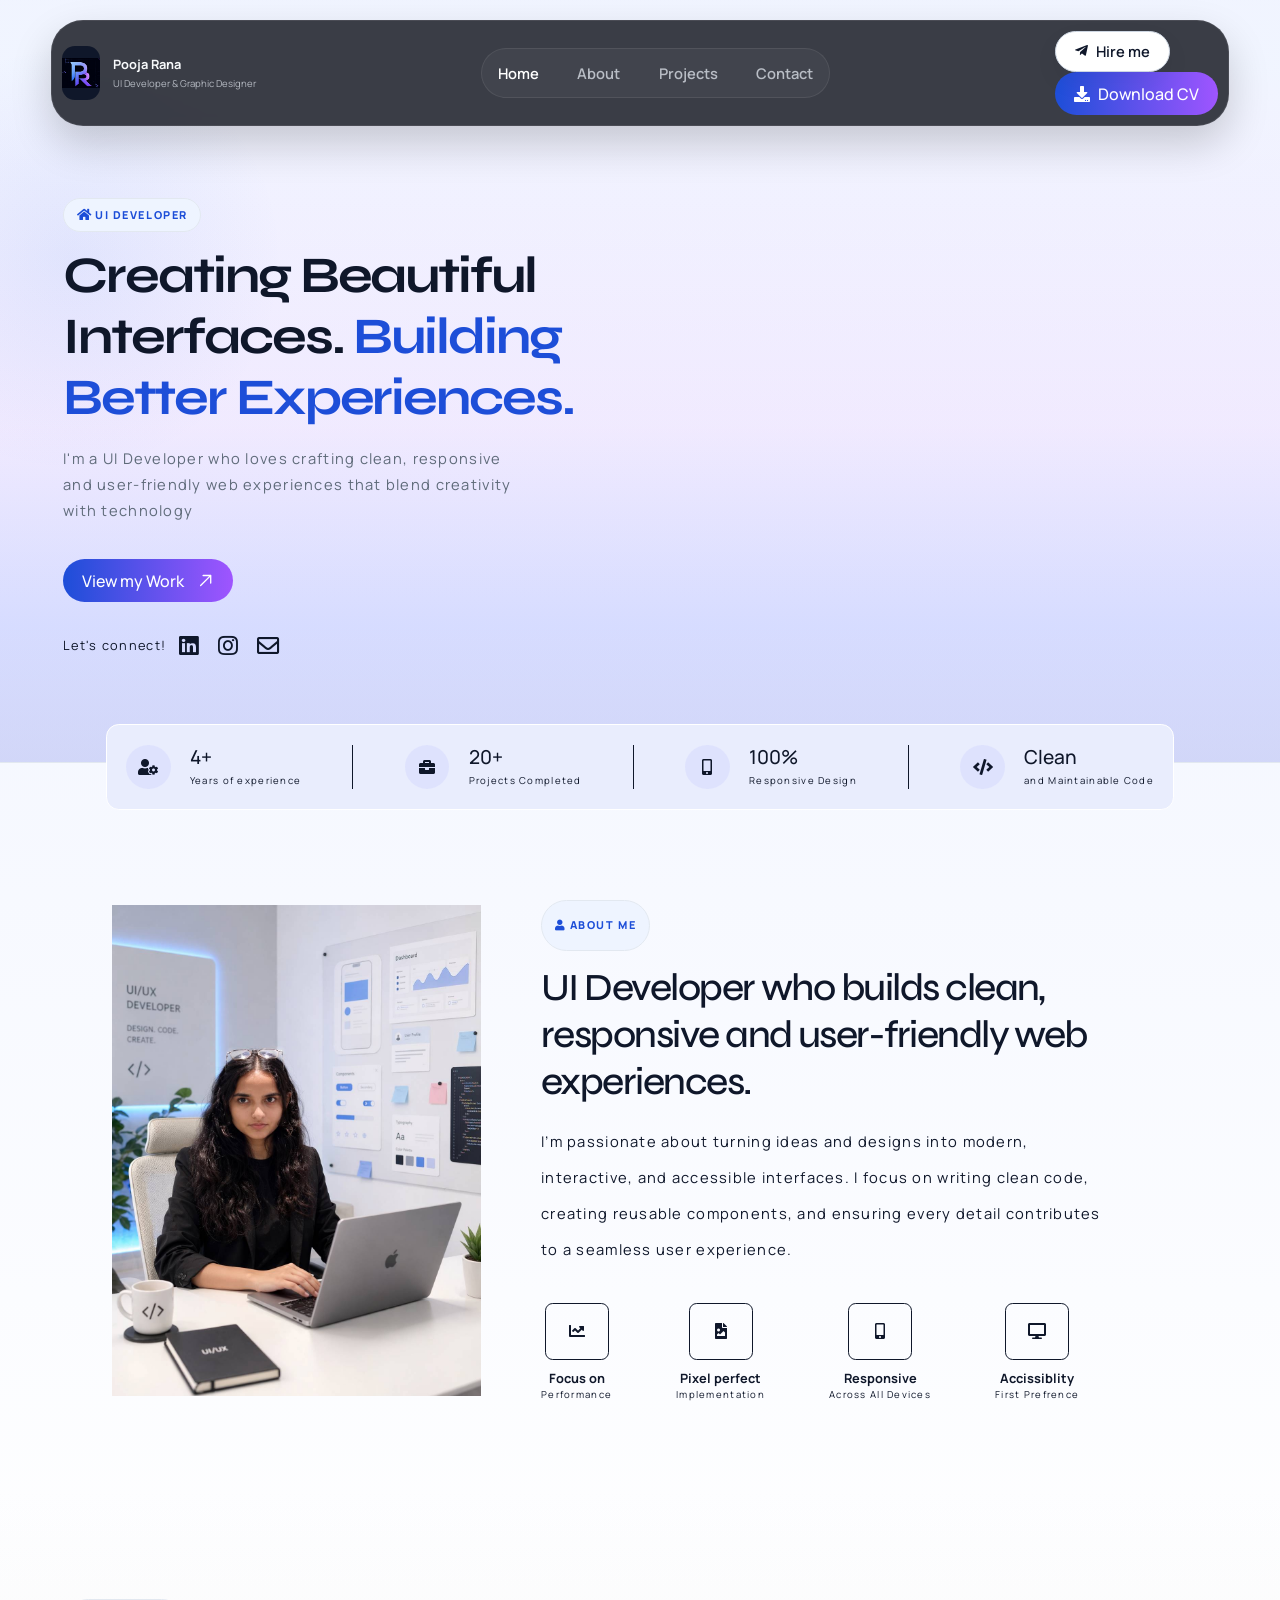
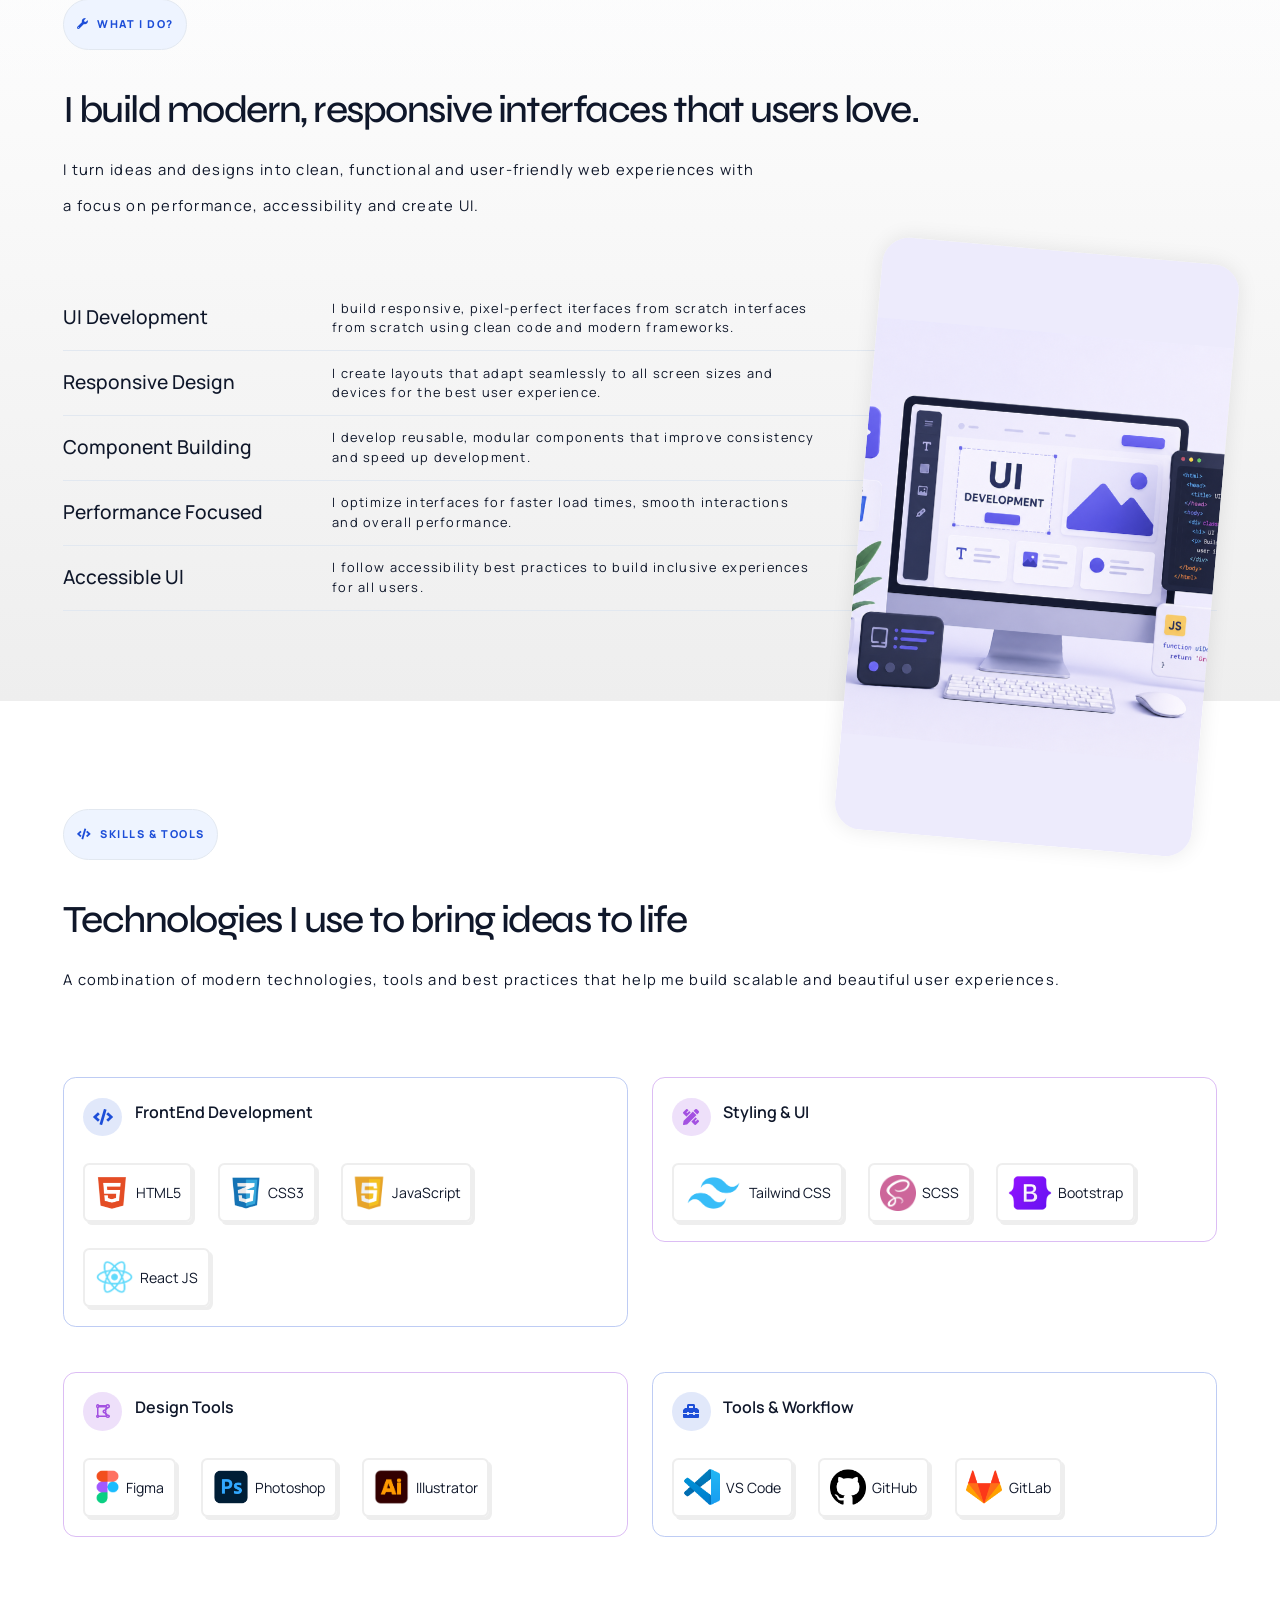
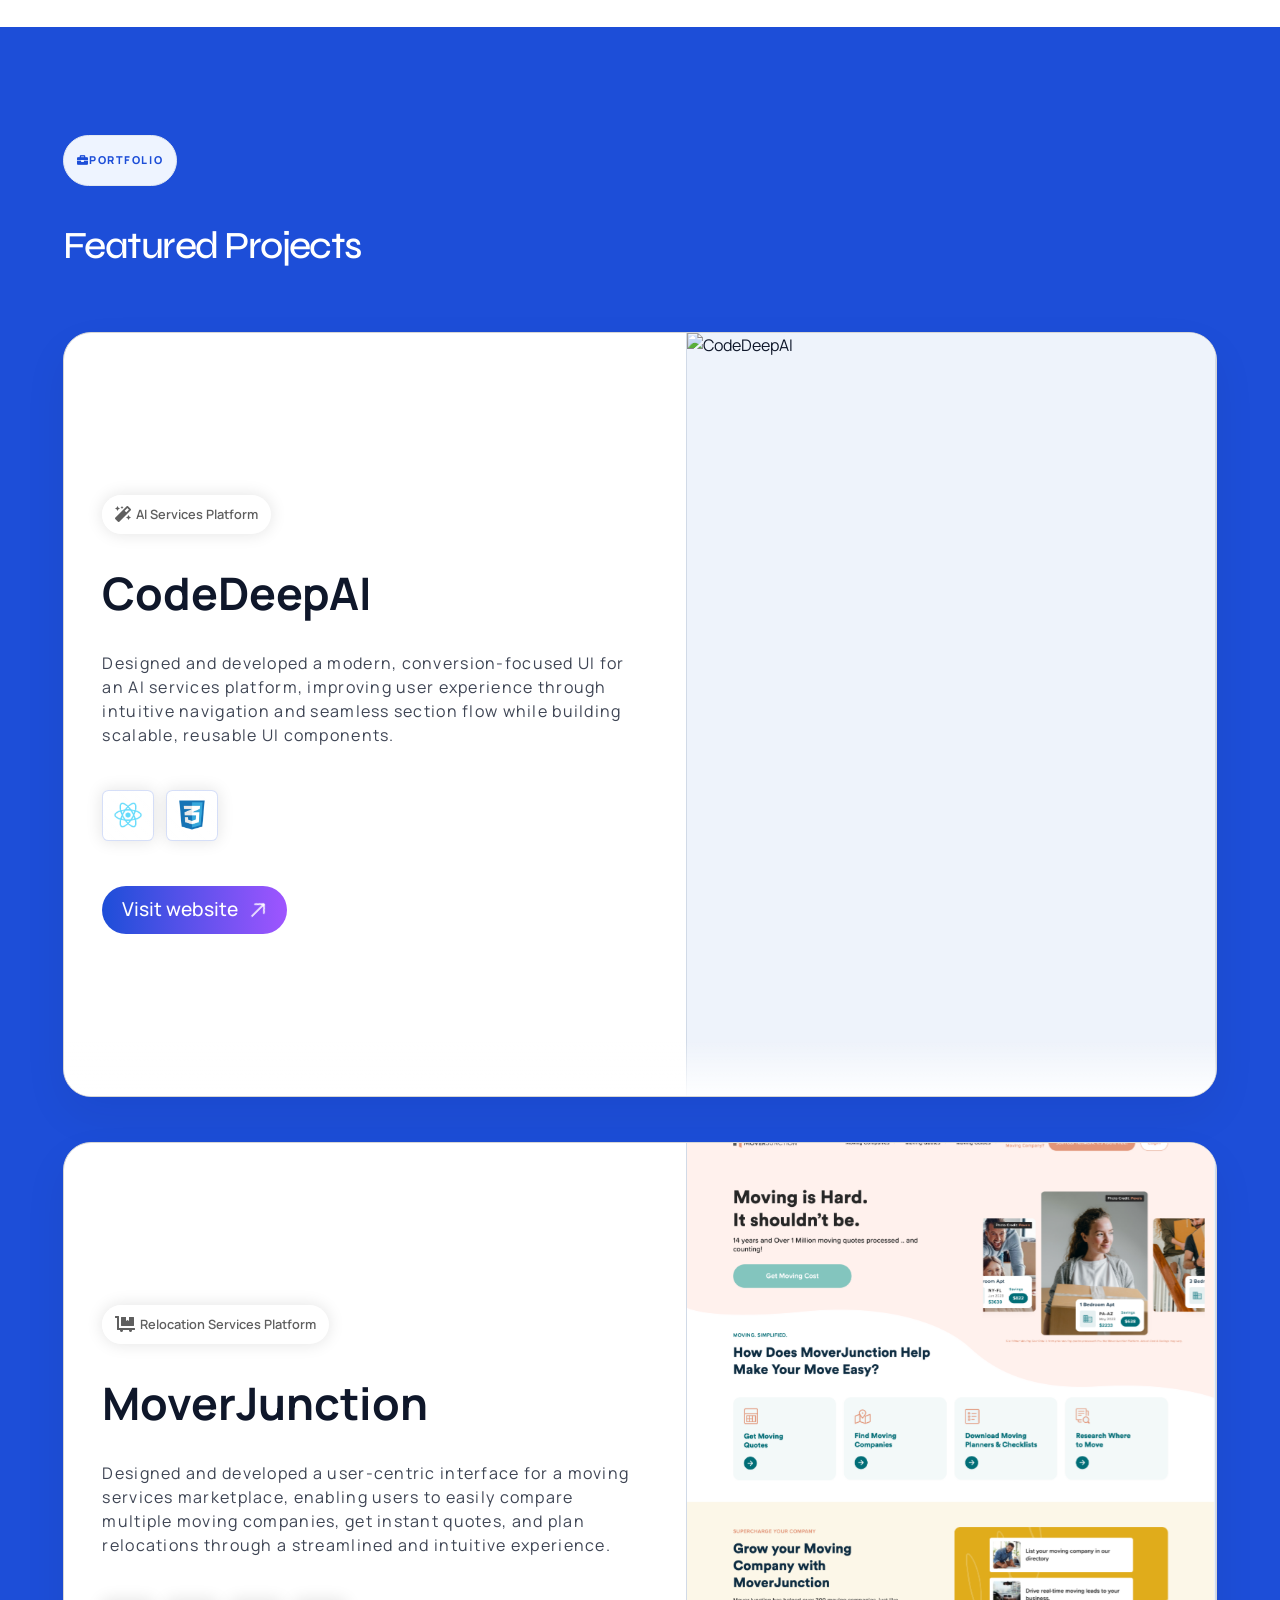
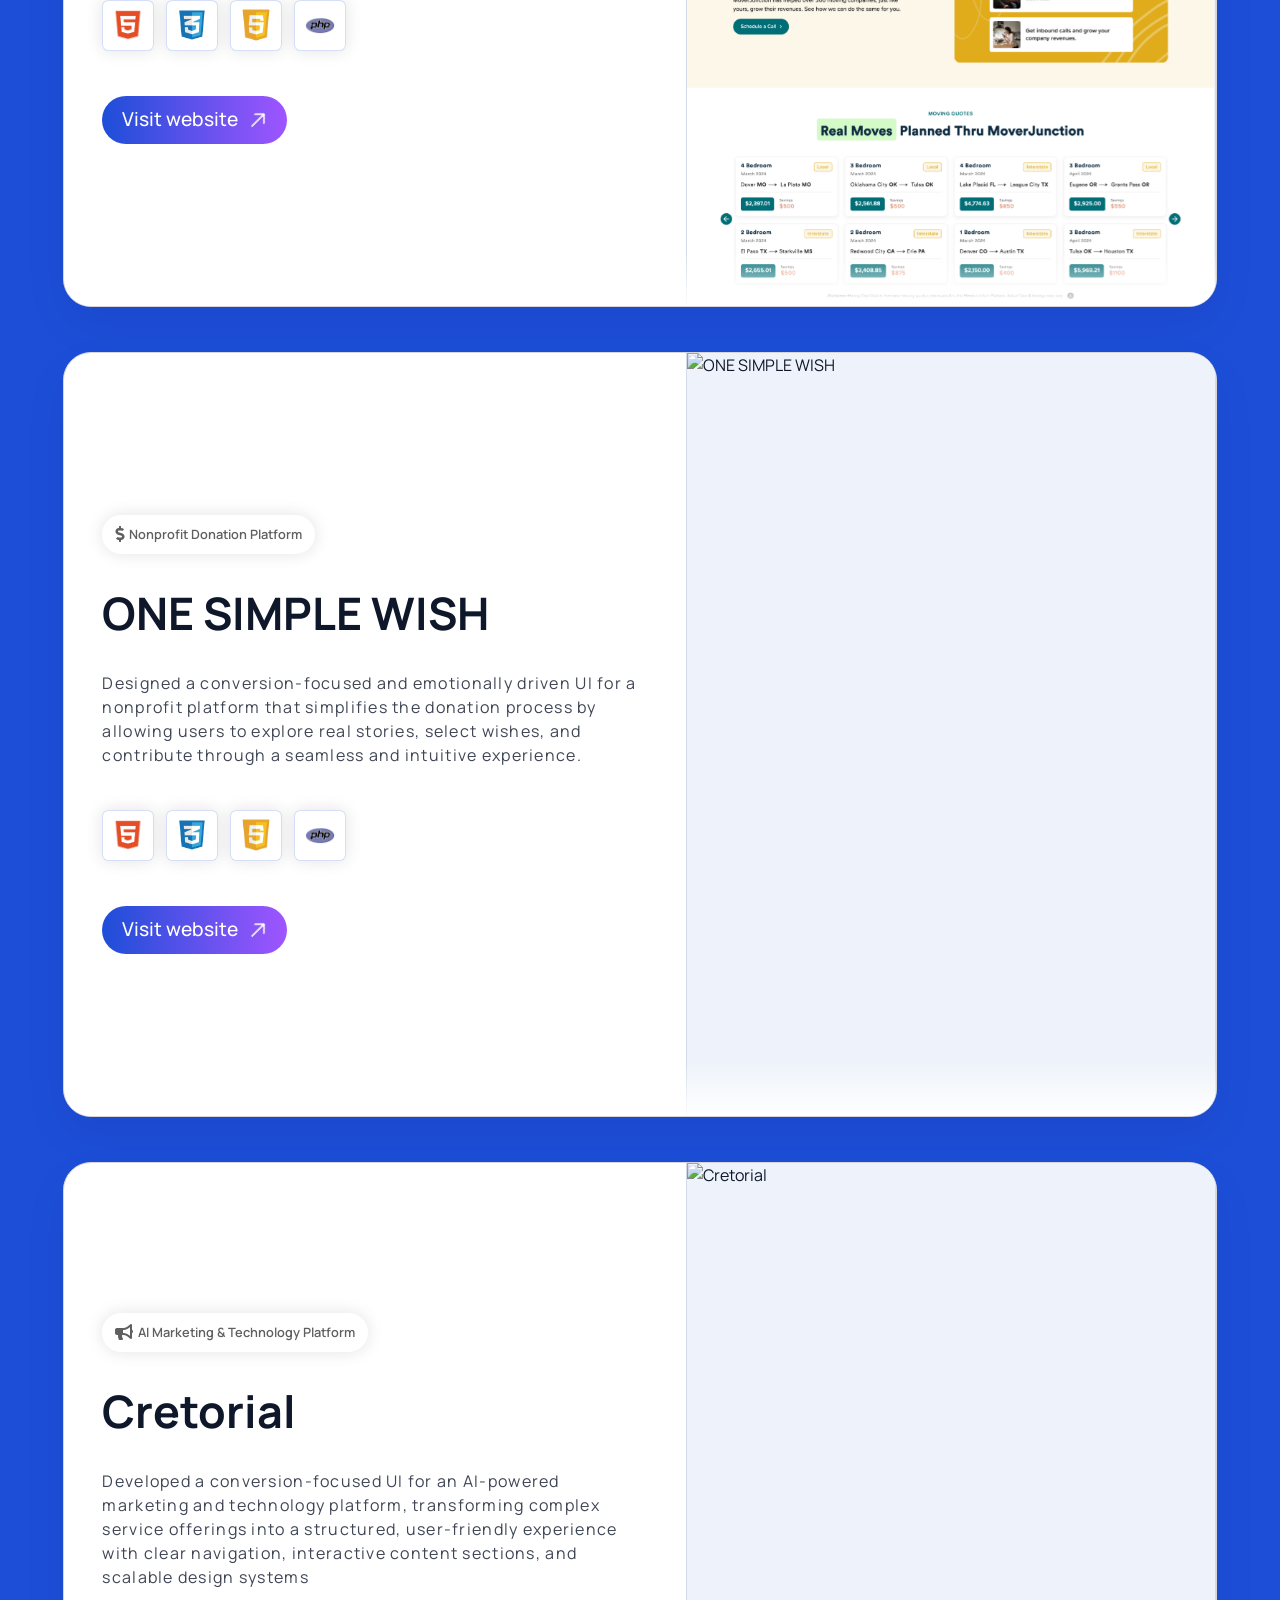
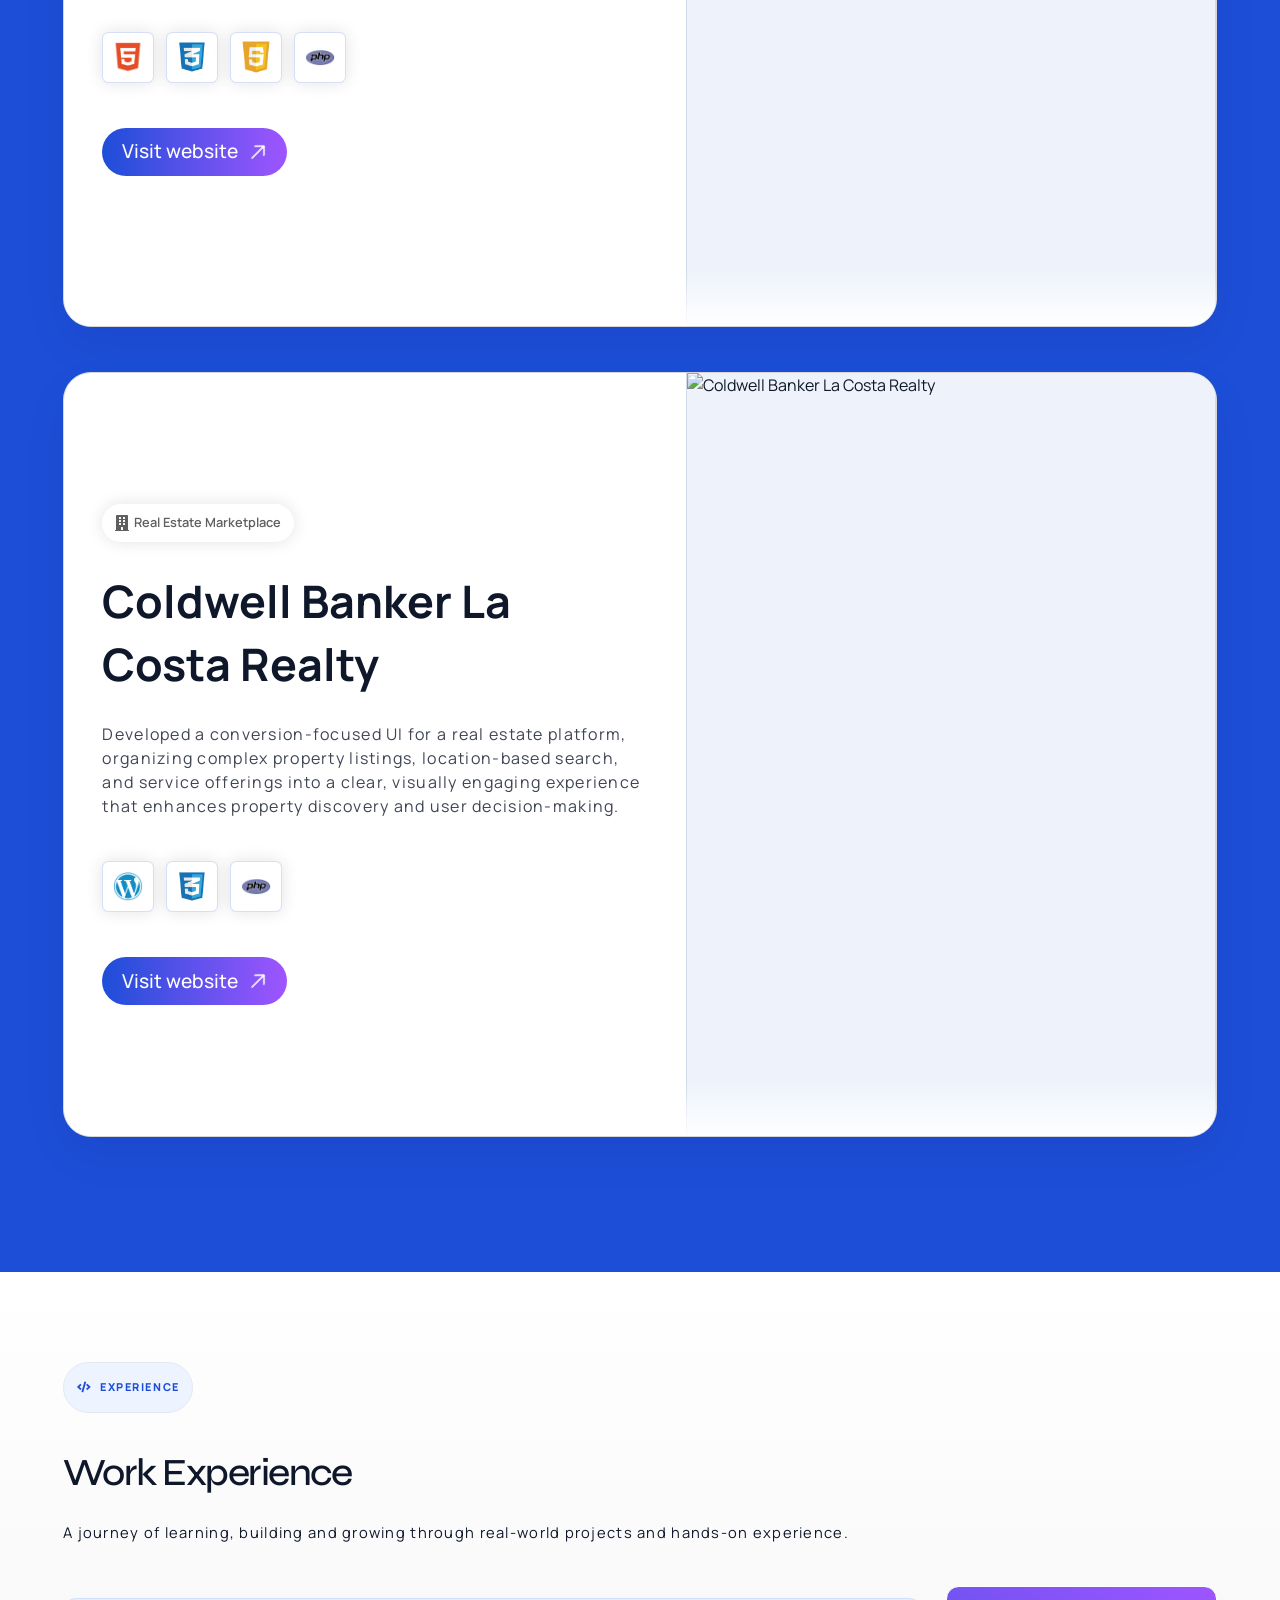
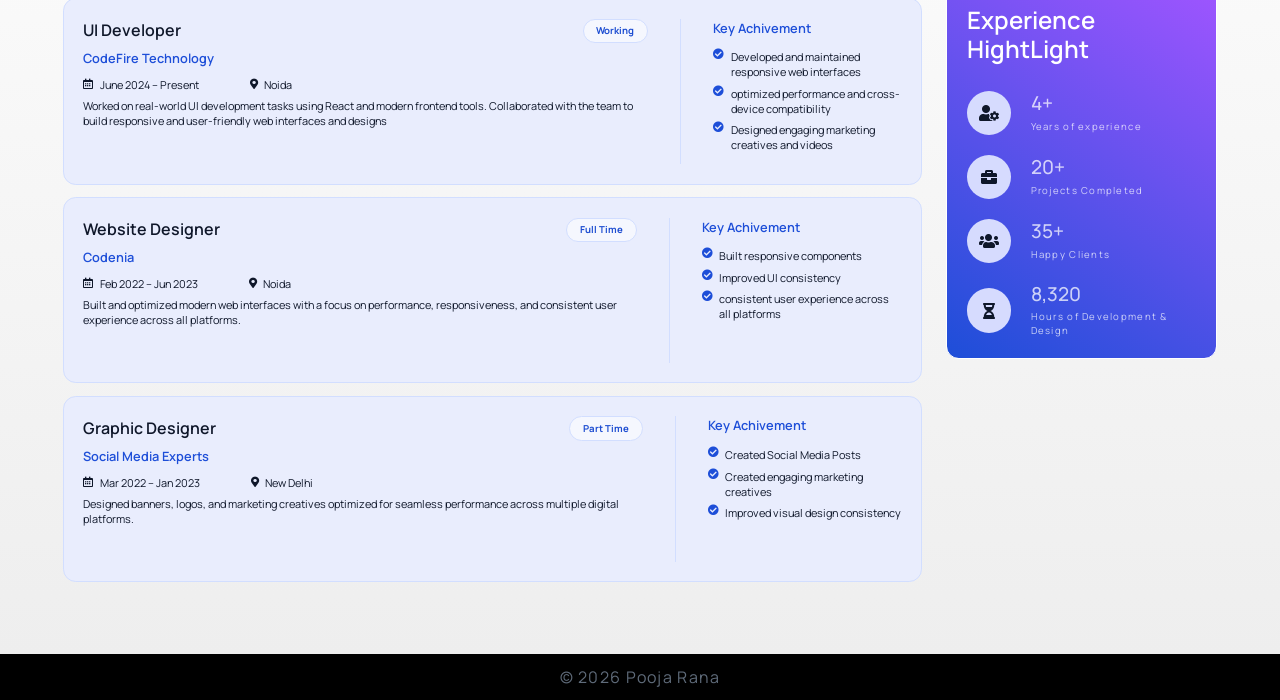
==== commit 637cd27e: "after rebase" ====
--- a/index.html
+++ b/index.html
@@ -51,37 +51,30 @@
               <a class="btn btn-primary btn-lg " href="#featuredProjects" title="My Projects">
                 View my Work <img src="assets/imgs/arrow-icon.svg" alt="External link" />
               </a>
-              <a class="button button-secondary header-cta" href="/assets/imgs/cv_pooja_rana.pdf" download="Pooja-Rana-CV.pdf">
-                <i class="fas fa-download me-2"></i>
-                Download CV
-              </a>
             </div>
             <div class="social-connection">
               <p>Let's connect!</p>
               <div class="socialLinks">
-                <a href="https://www.linkedin.com/in/pooja-rana-600793264/" target="_blank" class="link">
+                <a href="#" class="link">
                   <i class="fab fa-linkedin"></i>
                 </a>
-                <a href="mailto:poojaranaa07@gmail.com" target="_blank" class="link">
+                <a href="#" class="link">
+                  <i class="fab fa-instagram"></i>
+                </a>
+                <a href="#" class="link">
                   <i class="far fa-envelope"></i>
                 </a>
-                 <a href="https://www.instagram.com/poojaranaa07/" target="_blank" class="link">
-                  <i class="fab fa-instagram"></i>
-                </a>
-              </div>
-
-            </div>
-          </div>
-          <div class="col-md-6">
-            <img src="/assets/imgs/pooja_rana.png" alt="Profile-img" class="profile-img">
-          </div>
-        </div>
-      </div>
-    </section>
-
-    <section class="about-section" id="about">
-      <div class="container">
-             <div class="info-row">
+              </div>
+
+            </div>
+          </div>
+        </div>
+      </div>
+    </section>
+
+    <section class="more-info">
+      <div class="container">
+        <div class="info-row">
           <div class="info-card">
             <div class="info-icon">
             <i class="fas fa-user-cog"></i>
@@ -121,9 +114,14 @@
             </div>
           </div>
         </div>
+      </div>
+    </section>
+
+    <section class="about-section">
+      <div class="container">
         <div class="row align-items-center justify-content-center">
           <div class="col-md-4">
-            <img src="assets/imgs/profile-img.jpg" alt="Profile Image" class="AboutprofileImg" srcset="">
+            <img src="assets/imgs/profile-img.jpg" alt="" srcset="">
           </div>
           <div class="col-md-7 px-md-5">
             <div class="section-head animate-item">
@@ -133,28 +131,28 @@
               <div class="about-explain">
                 <div class="about-text">
                   <div class="info-icon">
-                   <img src="/assets/imgs/performance-icon.svg" alt="performance" srcset="">
+                   <i class="fas fa-chart-line"></i>
                   </div>
                   <strong>Focus on </strong>
                   <p >Performance</p>
                 </div>
                    <div class="about-text">
                   <div class="info-icon">
-                   <img src="/assets/imgs/pixel-perfect.svg" alt="Pixel Perfect" srcset="">
+                   <i class="fas fa-file-image"></i>
                   </div>
                   <strong>Pixel perfect </strong>
                   <p >Implementation</p>
                 </div>
                    <div class="about-text">
                   <div class="info-icon">
-                   <img src="/assets/imgs/mobile-responsive.svg" alt="Responsive" srcset="">
+                   <i class="fas fa-mobile-alt"></i>
                   </div>
                   <strong>Responsive </strong>
                   <p >Across All Devices</p>
                 </div>
                    <div class="about-text">
                   <div class="info-icon">
-                   <img src="/assets/imgs/accessiblity-icon.svg" alt="Accessibility" srcset="">
+                   <i class="fas fa-desktop"></i>
                   </div>
                   <strong>Accissiblity  </strong>
                   <p >First Prefrence</p>
@@ -182,22 +180,22 @@
           <div class="service-card">
             <h4>Responsive Design</h4>
             <p>I create layouts that adapt seamlessly to all screen sizes and devices for the best user experience.</p>
-            <img src="assets/imgs/responsive-design.png" alt="Responsive Design" srcset="" class="service-img">
+            <img src="assets/imgs/ui-design.png" alt="UI Development" srcset="" class="service-img">
           </div>
           <div class="service-card">
             <h4>Component Building</h4>
             <p>I develop reusable, modular components that improve consistency and speed up development.</p>
-            <img src="assets/imgs/component_building.png" alt="Component Building" srcset="" class="service-img">
+            <img src="assets/imgs/graphic-design.png" alt="UI Development" srcset="" class="service-img">
           </div>
           <div class="service-card">
             <h4>Performance Focused</h4>
             <p>I optimize interfaces for faster load times, smooth interactions and overall performance.</p>
-            <img src="assets/imgs/performance_focused.png" alt="Performance Focused" srcset="" class="service-img">
+            <img src="assets/imgs/video-editing.png" alt="UI Development" srcset="" class="service-img">
           </div>
           <div class="service-card">
             <h4>Accessible Ul</h4>
             <p>I follow accessibility best practices to build inclusive experiences for all users.</p>
-            <img src="assets/imgs/ui-design.png" alt="Accessible Ul" srcset="" class="service-img">
+            <img src="assets/imgs/video-editing.png" alt="UI Development" srcset="" class="service-img">
           </div>
         </div>
       </div>
@@ -331,9 +329,8 @@
     <section class="featured-section" id="featuredProjects">
       <div class="container">
         <div class="section-head animate-item">
-          <p class="eyebrow"><i class="fas fa-briefcase me-2"></i>Portfolio</p>
+          <p class="eyebrow"><i class="fas fa-briefcase"></i>Portfolio</p>
           <h2>Featured Projects</h2>
-          <p>A selection of my recent work I combined design thinking with clean code to build responsive, user-centric web experiences.</p>
         </div>
         <div class="projects-container"></div>
 
@@ -357,14 +354,13 @@
                     <div class="companyRow">
                       <div class="designation">
                         <h6>UI Developer</h6>
-                        <div class="badge" style="opacity: 1; color: #fff;">Working</div>
+                        <div class="badge">Working</div>
                       </div>
                        <div class="logos">
                         <img src="assets/imgs/cf_logo.webp" alt="CodeFire Technology" srcset="">
                       </div>
-                        
+                        <p class="coloredText">CodeFire Technology</h6>
                         <div class="time-location">
-                          <p class="coloredText">CodeFire Technology</h6>
                           <p class="location-duration"><i class="far fa-calendar-alt"></i> June 2024 – Present</p>
                           <p class="location-duration"><i class="fas fa-map-marker-alt"></i> Noida</p>
                         </div>
@@ -384,7 +380,7 @@
               </div>
               <div class="row">
                 <div class="col-md-12">
-                  <div class="companiesMain companiesMain2">
+                  <div class="companiesMain">
                     <div class="companyRow">
                       <div class="designation">
                         <h6>Website Designer</h6>
@@ -393,9 +389,8 @@
                        <div class="logos">
                         <img src="assets/imgs/codenia-logo.png" alt="Codenia" srcset="">
                       </div>
-                        
+                        <p class="coloredText">Codenia</h6>
                         <div class="time-location">
-                          <p class="coloredText">Codenia</h6>
                           <p class="location-duration"><i class="far fa-calendar-alt"></i> Feb 2022 – Jun 2023</p>
                           <p class="location-duration"><i class="fas fa-map-marker-alt"></i> Noida</p>
                         </div>
@@ -415,7 +410,7 @@
               </div>
               <div class="row">
                 <div class="col-md-12">
-                  <div class="companiesMain companiesMain3">
+                  <div class="companiesMain">
                     <div class="companyRow">
                       <div class="designation">
                         <h6>Graphic Designer</h6>
@@ -424,9 +419,8 @@
                         <div class="logos">
                         <img src="assets/imgs/social-media-experts-logo.png" alt="Social Media Experts" srcset="">
                       </div>
-                       
+                        <p class="coloredText">Social Media Experts</h6>
                         <div class="time-location">
-                           <p class="coloredText">Social Media Experts</h6>
                           <p class="location-duration"><i class="far fa-calendar-alt"></i> Mar 2022 – Jan 2023</p>
                           <p class="location-duration"><i class="fas fa-map-marker-alt"></i> New Delhi</p>
                         </div>
@@ -489,14 +483,6 @@
                   </div>
                 </div>
             </div>
-
-            <div class="quoteSection">
-                <div class="quoteIcon">
-                  <i class="fas fa-quote-left"></i>
-                </div>
-                  <p>Every project is an opportunity to learn something new and create better experiences.</p>
-                  <img src="assets/imgs/signature.png" alt="signature" srcset="" class="signature">
-            </div>
           </div>
         </div>
     
@@ -505,90 +491,6 @@
       </div>
     </section>
 
-    <section class="contact-section" id="contact">
-        <div class="container">
-           <div class="row">
-             <div class="col-md-7">
-               <div class="section-head animate-item">
-                  <p class="eyebrow"><i class="fas fa-code me-2"></i>Contact</p>
-                  <div class="skillContent">
-                    <h2>Contact Me</h2>
-                    <p>Best suited for company websites, landing pages, frontend cleanup, responsive UI work, and supporting design tasks.</p>
-                  </div>
-                </div>
-            </div>
-           </div>
-          <div class="row justify-content-between">
-            <div class="col-md-5">
-              <article class="soft-card animate-item mx-580">
-                <p>Email</p>
-                <h5>poojaranaa07@gmail.com</h5>
-                <a class="text-link" href="mailto:poojaranaa07@gmail.com">Send email <img src="assets/imgs/arrow-icon-active.svg" alt="arrow" class="arrowIcon"></a>
-              </article>
-              <article class="soft-card animate-item mx-580">
-                <p>Phone</p>
-                <h5>+91 8130489067</h5>
-                <a class="text-link" href="tel:+918130489067">Call now  <img src="assets/imgs/arrow-icon-active.svg" alt="arrow" class="arrowIcon"></a>
-              </article>
-              <article class="soft-card animate-item mx-580">
-                <p>Location</p>
-                <h5>Delhi, India</h5>
-                <a class="text-link" href="https://maps.google.com/?q=Delhi%2C%20India" target="_blank" rel="noreferrer">Open map  <img src="assets/imgs/arrow-icon-active.svg" alt="arrow" class="arrowIcon"></a>
-              </article>
-            </div>
-            <div class="col-md-7">
-                <article class="form-card animate-item">
-                  <!-- <p class="eyebrow">Write to me</p> -->
-                  <!-- <h4>Share what you need</h4> -->
-
-                  <form id="lead-form" novalidate>
-                    <div class="field-grid">
-                      <label class="field">
-                        <span>Name</span>
-                        <input type="text" name="name" placeholder="Your name" required />
-                      </label>
-
-                      <label class="field">
-                        <span>Email</span>
-                        <input type="email" name="email" placeholder="you@example.com" required />
-                      </label>
-                    </div>
-
-                    <div class="field-grid">
-                      <label class="field">
-                        <span>Phone</span>
-                        <input type="tel" name="phone" placeholder="+91" />
-                      </label>
-
-                      <label class="field">
-                        <span>Project Type</span>
-                        <select name="projectType">
-                          <option value="Website design">Website design</option>
-                          <option value="UI development">UI development</option>
-                          <option value="Landing page">Landing page</option>
-                          <option value="Graphic support">Graphic support</option>
-                        </select>
-                      </label>
-                    </div>
-
-                    <label class="field">
-                      <span>Message</span>
-                      <textarea
-                        name="message"
-                        rows="3"
-                        placeholder="Tell me about your website, scope, or design requirement."
-                        required
-                      ></textarea>
-                    </label>
-
-                    <button class="btn btn-primary btn-lg my-3" type="submit">Hire me now</button>
-                    <p class="form-status errorText" id="form-status" role="status" aria-live="polite"></p>
-                  </form>
-                </article>
-            </div>
-          </div>
-        </div>
-      </section>
 
   </main>
 
--- a/styles/main.css
+++ b/styles/main.css
@@ -1 +1 @@
-@import"./base.css";.button{display:inline-flex;align-items:center;justify-content:center;min-height:3.25vw;padding:0 1.5vw;border-radius:999px;border:1px solid rgba(0,0,0,0);font-weight:600;line-height:1;white-space:nowrap;transition:transform 180ms ease,box-shadow 220ms ease,border-color 220ms ease,background-color 220ms ease,color 220ms ease;font-size:1.15vw}.button.button-primary{background:var(--accent);color:#fff}.button.button-secondary{background:#fff;color:var(--text);border-color:var(--line-strong);box-shadow:0 10px 24px rgba(15,23,42,.06)}.container{max-width:92vw}.site-header{position:fixed;top:10px;z-index:40;padding:10px 0 0;background:rgba(0,0,0,0);border-bottom:0;left:50%;transform:translateX(-50%);width:100%}.site-header .header-inner{position:relative;min-height:5vh;padding:.75vw;display:flex;align-items:center;justify-content:space-between;gap:1vw;border-radius:2.5vw;background:rgba(7,10,18,.78);border:1px solid rgba(255,255,255,.08);box-shadow:0 18px 40px rgba(0,0,0,.18);-webkit-backdrop-filter:blur(5px);backdrop-filter:blur(5px)}.site-header .brand{display:inline-flex;align-items:center;gap:1vw}.site-header .brand-mark{width:3vw;height:6vh;display:grid;place-items:center;border-radius:1vw;background:var(--accent-dark);color:#fff;font-family:"Syne",sans-serif;font-weight:800;font-size:.75vw}.site-header .brand-copy{display:grid;gap:.2vw}.site-header .brand-copy strong{display:block;font-size:1vw;color:#f8fafc}.site-header .brand-copy .brand-subtitle,.site-header .brand-copy span{display:block;color:rgba(226,232,240,.72);font-size:.75vw;will-change:transform,opacity}.site-header .brand-name{display:inline-block;will-change:transform,opacity}.site-header .nav-btns{display:flex;align-items:center;gap:1vw}.site-nav{display:flex;align-items:center;gap:2vw;padding:.75vw;border:1px solid rgba(255,255,255,.08);border-radius:999px;background:rgba(255,255,255,.04)}.site-nav a{padding:.25vw .5vw;border-radius:999px;color:rgba(226,232,240,.74);font-weight:600;font-size:1.15vw;transition:background-color 180ms ease,color 180ms ease,box-shadow 180ms ease,transform 180ms ease}.site-nav a:hover,.site-nav a.is-active{color:#fff}.site-nav .header-cta{position:relative;min-width:150px;overflow:hidden;isolation:isolate;background:rgba(255,255,255,.04);color:#f8fafc;border-color:rgba(255,255,255,.12);box-shadow:inset 0 1px 0 rgba(255,255,255,.08),0 8px 18px rgba(0,0,0,.12);will-change:transform}.site-nav .header-cta::before{content:"";position:absolute;inset:-10% auto auto -28%;width:42%;height:140%;background:linear-gradient(110deg, transparent 0%, rgba(255, 255, 255, 0.04) 38%, rgba(255, 255, 255, 0.26) 50%, transparent 64%);transform:translateX(-220%) rotate(12deg);transition:transform 520ms ease;pointer-events:none;z-index:-1}.site-nav .header-cta:hover,.site-nav .header-cta:focus-visible{border-color:rgba(255,255,255,.22);background:rgba(255,255,255,.08);box-shadow:inset 0 1px 0 rgba(255,255,255,.14)}.site-nav .header-cta:hover::before,.site-nav .header-cta:focus-visible::before{transform:translateX(360%) rotate(12deg)}.site-nav .header-cta.is-active{border-color:rgba(255,255,255,.18);background:rgba(255,255,255,.1);box-shadow:inset 0 1px 0 rgba(255,255,255,.14),0 12px 28px rgba(0,0,0,.18)}.site-nav .header-cta:active{transform:scale(0.98)}.nav-toggle{display:none;width:52px;height:52px;padding:0;border:1px solid rgba(255,255,255,.08);border-radius:20px;background:rgba(255,255,255,.04);cursor:pointer}.nav-toggle span{display:block;width:22px;height:2px;margin:0 auto;background:#f8fafc}.nav-toggle span+span{margin-top:7px}.hero{position:relative;overflow:clip;padding:10vh 0;padding-top:22vh;background:linear-gradient(97deg, #03010c, #03010c, #0c011f);background:#04020e}.hero::after,.hero::before{content:"";position:absolute;border-radius:50%;pointer-events:none}.hero::before{top:48px;left:-140px;width:420px;height:420px;background:radial-gradient(circle, rgba(37, 99, 235, 0.08), transparent 72%)}.hero h1{color:#ececec}.hero p{color:var(--muted)}.hero .hero-copy{margin:2vh 0;font-size:1.15vw}.hero .hero-actions{display:flex;flex-wrap:wrap;gap:14px;margin:4vh 0 2vh}.hero .social-connection{display:flex;align-items:center;gap:1vw;padding:3vh 0}.hero .social-connection p{margin:0;font-size:1vw}.hero .social-connection .socialLinks{display:flex;gap:1.5vw;font-size:1.75vw}.hero .social-connection .socialLinks .link:hover i{color:#fff;transform:translateY(-5px)}.hero .social-connection .socialLinks i{transition:all .3s ease;color:var(--muted)}.hero .profile-img{height:40vw;margin:auto;margin-top:-4vw;margin-left:6vw}.info-row{display:flex;align-items:center;justify-content:center;gap:4vw;max-width:-moz-fit-content;max-width:fit-content;margin:auto;padding:1.5vw;border:1px solid #1b112b;background:linear-gradient(181deg, #03010c, rgb(13, 2, 34));border-radius:1vw;margin-top:-16vh;margin-bottom:8vh;z-index:9;position:relative}.info-row .info-card{display:flex;align-items:center;gap:1.5vw}.info-row .info-card p{font-size:.75vw;margin:0}.info-row .info-card h5{margin:0 0 .5vh}.info-row .info-card .info-icon{width:3.5vw;display:flex;align-items:center;justify-content:center;font-size:1.25vw;border-radius:50%;min-width:3.5vw;color:rgba(255,255,255,.3019607843);height:3.5vw;background:rgba(255,255,255,.0509803922);border:1px solid #1b112b}.info-row .info-card:nth-of-type(2),.info-row .info-card:nth-of-type(3){border:1px solid;border-top:0;border-bottom:0;padding:0 4vw}.info-row .info-card:nth-of-type(3){padding-left:0;border-left:0}.info-row .info-card h5{color:#ececec}.info-row .info-card p{color:var(--muted)}.section-head p{max-width:70vw;color:var(--muted);font-size:1.15vw;margin:2vh 0 3vh}.section-head h2{color:#ececec}.animate-item,.page-title,.page-copy{will-change:transform,opacity}.hero-title-line,.hero-copy,.hero-actions,.hero-panel,.hero-photo-frame{will-change:transform,opacity}.eyebrow{position:relative;overflow:hidden}.eyebrow span{font-size:1vw;margin-right:3px}.eyebrow::after{content:"";position:absolute;inset:0;background:linear-gradient(120deg, transparent 0%, rgba(255, 255, 255, 0.0784313725) 36%, rgba(255, 255, 255, 0.2509803922) 50%, transparent 64%);transform:translateX(-170%);animation:heroEyebrowSweep 6s ease-in-out infinite;pointer-events:none}.eyebrow,.card-label{width:-moz-fit-content;width:fit-content;margin:0px 0px 1vw;padding:.5vw 1vw;border-radius:999px;border:1px solid rgba(226,232,240,.0901960784);background:rgba(238,244,255,.0784313725);color:rgba(236,236,236,.6705882353) !important;font-weight:800;letter-spacing:.14em;text-transform:uppercase;font-size:.85vw !important;margin-top:0 !important}.about-section{padding:10vh 0;background:linear-gradient(1deg, #03010c, #03010c, #0c011f)}.about-section .about-explain{display:flex;align-items:center;gap:5vw;text-align:center;margin-top:3vw}.about-section .about-explain .info-icon{width:5vw;height:4.5vw;display:flex;align-items:center;justify-content:center;margin:auto;border-radius:.6vw;border:1px solid rgba(226,232,240,.0901960784);background:rgba(238,244,255,.0784313725);color:rgba(236,236,236,.6705882353) !important;transition:all .3s ease}.about-section .about-explain .info-icon img{width:2.75vw}.about-section .about-explain .info-icon:hover{transform:translateY(-5px)}.about-section .about-explain p{font-size:.75vw;margin:0;line-height:normal;color:rgba(236,236,236,.6705882353)}.about-section .about-explain strong{font-size:1vw;margin:1vh 0 0;display:block;color:#fff}.service-section{padding:8vh 0 16vh;background:linear-gradient(1deg, #03010c, #03010c, #0c011f)}.service-row{padding-top:1vh;position:relative}.service-row .service-card{display:flex;align-items:center;text-align:left;gap:3vw;padding:1.25vw 0;border-bottom:1px solid var(--muted);transition:all .3s ease}.service-row .service-card h4{white-space:nowrap;min-width:18vw;margin:0;font-size:1.5vw;font-weight:500;color:var(--muted)}.service-row .service-card p{max-width:38vw;margin:0;font-size:1vw;letter-spacing:.1vw;color:var(--muted)}.service-row .service-card .service-img{height:64vh;width:28vw;-o-object-fit:cover;object-fit:cover;position:absolute;right:-1vw;top:0;transform:rotate(-5deg);border-radius:3vh;box-shadow:0px 0px 20px 1px rgba(0,0,0,.0784313725);transition:all 1s ease;opacity:0}.service-row .service-card:first-child .service-img{opacity:1;transform:rotate(5deg)}.service-row .service-card:hover{background:rgba(255,255,255,.0784313725);padding-left:2vw}.service-row .service-card:hover h4{color:#ececec}.service-row .service-card:hover .service-img{opacity:1;transform:rotate(5deg)}.skill-section{padding:0vh 0 10vh;background:linear-gradient(146deg, #03010c, #03010c, #0c011f)}.skill-section .skillsCardRow{border:1px solid rgba(30,78,216,.2901960784);border-radius:1vw;margin:5vh 0vw 0;padding:1.5vw;height:-webkit-fill-available;height:-moz-available;height:stretch}.skill-section .skillsCardRow .skillHeading{display:flex;align-items:center;gap:1vw;padding:0px 0 3vh}.skill-section .skillsCardRow .skillHeading h5{font-size:1.25vw;font-weight:600;color:#1e4ed8;margin:0}.skill-section .skillsCardRow .skillHeading p{margin:0;min-height:6vh}.skill-section .skillsCardRow .skillHeading .skillIcon{min-height:3vw;min-width:3vw;border-radius:50%;display:flex;align-items:center;justify-content:center;font-size:1.25vw;border:1px solid rgba(255,255,255,.0588235294)}.skill-section .skillsCardRow.skillsCardRow1 .skillIcon{background:rgba(29,79,216,.1294117647);color:var(--accent)}.skill-section .skillsCardRow.skillsCardRow1 h5{color:var(--accent)}.skill-section .skillsCardRow.skillsCardRow2{border:1px solid rgba(135,29,216,.2901960784)}.skill-section .skillsCardRow.skillsCardRow2 .skillIcon{background:rgba(135,29,216,.137254902);color:#9f55ff}.skill-section .skillsCardRow.skillsCardRow2 h5{color:#9f55ff}.skill-section .skillsCardRow .allSkills{display:flex;flex-wrap:wrap;gap:2vw;align-items:center}.skill-section .skillsCardRow .allSkills .skillCard{padding:.75vw;border-radius:.5vw;box-shadow:3px 3px 0px 0px #37363f;width:-moz-fit-content;width:fit-content;display:flex;align-items:center;gap:.5vw;font-size:1.1vw;background:rgba(255,255,255,.1411764706);border:1px solid #37363f;color:#ececec;transition:all .3s ease}.skill-section .skillsCardRow .allSkills .skillCard:hover{transform:translateY(-5px)}.skill-section .skillsCardRow .allSkills .skillCard img{height:4vh}.projectSkills{display:flex;flex-wrap:wrap;gap:1vw;align-items:center}.projectSkills img{height:6vh}.experience-section{background:linear-gradient(146deg, #03010c, #03010c, #0c011f);padding:8vh 0}.experience-section .companiesMain{display:flex;padding:1.5vw;border-radius:1vw;border:1px solid rgba(30,78,216,.2901960784);margin-top:2vw;background:linear-gradient(169deg, #03010c, #03010c, rgba(30, 78, 216, 0.0901960784))}.experience-section .companiesMain .companyRow{display:flex;align-items:flex-start;gap:.5vw;flex-direction:column;padding-bottom:4vh}.experience-section .companiesMain p,.experience-section .companiesMain li{font-size:.85vw;letter-spacing:normal;line-height:normal;margin:0;color:var(--muted)}.experience-section .companiesMain .designation{display:flex;align-items:center;justify-content:space-between;width:100%}.experience-section .companiesMain .designation h6{font-size:1.25vw;font-weight:600;margin:0;color:#ececec}.experience-section .companiesMain .location-duration{display:flex;align-items:center;gap:.5vw}.experience-section .companiesMain .coloredText{font-weight:600;color:var(--accent);font-size:1vw;margin:0 0 .25vw 0}.experience-section .companiesMain .time-location{display:flex;align-items:center;gap:4vw}.experience-section .companiesMain .achivement{min-width:300px}.experience-section .companiesMain .badge{font-size:.75vw;padding:.5vw 1vw;border-radius:1vw;border:1px solid rgba(226,232,240,.0901960784);background:rgba(238,244,255,.0784313725);color:rgba(236,236,236,.6705882353) !important;opacity:.5}.experience-section .companiesMain .achivement{min-width:17vw;padding-left:2.5vw;border-left:1px solid #0d1747;margin-left:2.5vw}.experience-section .companiesMain .achivement .coloredText{margin-bottom:1vw}.experience-section .companiesMain .achivement ul{padding:0;list-style:none;display:flex;flex-direction:column;gap:.5vw;margin:0}.experience-section .companiesMain .achivement ul li{display:flex;gap:.5vw}.experience-section .companiesMain .achivement ul li i{color:var(--accent);margin-top:4px}.experience-section .companiesMain.companiesMain3{border:1px solid rgba(162,42,91,.2901960784);background:linear-gradient(182deg, #03010c, #03010c, rgba(162, 42, 91, 0.1882352941))}.experience-section .companiesMain.companiesMain3 .coloredText,.experience-section .companiesMain.companiesMain3 li i{color:#a22a5a !important}.experience-section .companiesMain.companiesMain3 .achivement{border-left:1px solid rgba(162,42,91,.2901960784)}.experience-section .companiesMain.companiesMain2{border:1px solid rgba(135,29,216,.2901960784);background:linear-gradient(178deg, #03010c, #03010c, rgba(135, 29, 216, 0.1294117647))}.experience-section .companiesMain.companiesMain2 .coloredText,.experience-section .companiesMain.companiesMain2 li i{color:#871dd8 !important}.experience-section .companiesMain.companiesMain2 .achivement{border-left:1px solid rgba(135,29,216,.2901960784)}.experience-section .logos{height:100%;display:flex;align-items:center;justify-content:center;display:none}.experience-section .logos img{max-width:8vw}.experience-section .highlightedSection{margin-top:3.2vh}.experience-section .highlightedSection .info-row{flex-direction:column;justify-content:flex-start;align-items:flex-start;margin:0;gap:1.5vw;border:1px solid rgba(162,42,91,.2901960784);background:linear-gradient(174deg, #03010c, rgba(30, 78, 216, 0.0901960784), rgba(135, 29, 216, 0.1294117647), rgba(162, 42, 91, 0.1882352941))}.experience-section .highlightedSection .info-row h4{font-weight:600;color:#e7ac4e;font-size:1.5vw}.experience-section .highlightedSection .info-row h5{color:#ececec;font-weight:600}.experience-section .highlightedSection .info-row p{color:var(--muted)}.experience-section .highlightedSection .info-row .info-icon{background:rgba(231,172,78,.1607843137);border:0;width:3vw;min-width:3vw;height:3vw;font-size:1.15vw}.experience-section .highlightedSection .info-row .info-icon i{background:#fff;-webkit-background-clip:text;background-clip:text}.experience-section .highlightedSection .info-row .info-card{padding:0 !important;border:0 !important;gap:1vw}.experience-section .logoText{position:relative;padding-right:3vw}.experience-section .logoText::before{position:absolute;content:"";left:-24px;height:calc(100% + 8vh);width:2px;background:#d8def4;top:10px}.experience-section .logoText p{font-size:1vw;margin:0}.experience-section .logoText h4{font-size:1.5vw;font-weight:600;position:relative}.experience-section .logoText h4:before{content:"";width:.7vw;height:1.5vh;border-radius:50%;background:#1d4cd2;position:absolute;left:-28px;top:8px;box-shadow:0 0 0px 5px #d8def4}.experience-section:last-child .logoText::before{display:none}.experience-section:nth-of-type(2) img,.experience-section:nth-of-type(2) h4::before,.experience-section:nth-of-type(3) img,.experience-section:nth-of-type(3) h4::before{filter:grayscale(1)}.experience-section:nth-of-type(2):hover img,.experience-section:nth-of-type(2):hover h4::before,.experience-section:nth-of-type(3):hover img,.experience-section:nth-of-type(3):hover h4::before{filter:grayscale(0)}.experience-section .quoteSection{padding:1.25vw;background:#070713;border-radius:1rem;border:1px solid #0d1747;margin-top:2vw}.experience-section .quoteSection .quoteIcon{color:#a22a5a;font-size:1.75vw}.experience-section .quoteSection p{color:var(--muted);margin:.75rem 0;font-size:1rem}.contact-section{background:linear-gradient(146deg, #03010c, #03010c, #0c011f);padding:8vh 0}.soft-card,.form-card{border:1px solid rgba(255,255,255,.0784313725);border-radius:1rem;transition:transform 220ms ease,box-shadow 220ms ease,border-color 220ms ease;background:rgba(255,255,255,.0784313725);margin-bottom:3.25vh;padding:1rem}.soft-card p,.form-card p{color:rgba(236,236,236,.6705882353) !important;font-size:.75rem}.soft-card h5,.form-card h5{color:rgba(255,255,255,.7098039216);margin:0}.soft-card .text-link,.form-card .text-link{margin-top:.8rem;font-weight:600;font-size:.85rem}.soft-card .text-link .arrowIcon,.form-card .text-link .arrowIcon{width:16px;transform:rotate(45deg);margin-top:1px;margin-left:4px;transition:.4s ease}.soft-card .text-link:hover .arrowIcon,.form-card .text-link:hover .arrowIcon{transform:rotate(90deg)}.soft-card h4,.form-card h4{color:#fff}.soft-card .field input,.soft-card .field select,.soft-card .field textarea,.form-card .field input,.form-card .field select,.form-card .field textarea{width:100%;color:#fff;resize:vertical;padding:15px 16px;border-radius:.75rem;border:1px solid rgba(205,214,226,0);background:rgba(205,214,226,.0705882353);outline:none;margin-top:1.5vh}.soft-card .field input::-webkit-input-placeholder,.soft-card .field select::-webkit-input-placeholder,.soft-card .field textarea::-webkit-input-placeholder,.form-card .field input::-webkit-input-placeholder,.form-card .field select::-webkit-input-placeholder,.form-card .field textarea::-webkit-input-placeholder{color:var(--muted)}.soft-card .field-grid,.form-card .field-grid{display:flex;align-items:center;gap:1.25vw;margin-bottom:1vw}.soft-card label.field,.form-card label.field{color:var(--muted);width:100%;font-size:.75rem}.soft-card .btn-primary,.form-card .btn-primary{min-width:15vw;padding:.85vw 1.5vw}.soft-card .errorText,.form-card .errorText{margin:0;color:#f35858 !important;letter-spacing:0;margin-top:8px}.project-grid{grid-template-columns:repeat(2, minmax(0, 1fr))}.site-transition{display:none}.project-tech,.project-marketplace,.project-brand,.project-realestate,.project-industrial{--preview-duration: 24s}.project-preview::after{content:"";position:absolute;inset:auto 0 0;height:56px;background:linear-gradient(180deg, rgba(255, 255, 255, 0), rgba(255, 255, 255, 0.94));pointer-events:none}.project-preview-media{height:100%;overflow:hidden;background:#eef3fb;border:1px solid rgba(207,216,229,.9)}.project-preview-image{display:block;width:100%;height:auto;transform:translateY(0);transition:transform var(--preview-duration) cubic-bezier(0.22, 0.61, 0.36, 1);will-change:transform}.project-preview:hover .project-preview-image,.project-preview:focus-within .project-preview-image{transform:translateY(calc(var(--preview-window) - 100%))}.project-preview-note{position:static;right:16px;bottom:14px;z-index:1;padding:8px 12px;border-radius:999px;background:rgba(15,23,42,.84);color:#f8fafc;font-size:.72rem;font-weight:800;letter-spacing:.04em}.text-link{display:inline-flex;margin-top:20px;color:var(--accent);font-weight:800}.featured-section{background:#1d4ed8;padding:10vh 0}.featured-section h2{color:#fff}.featured-section .section-head p{opacity:.5;color:#fff}.featured-section .section-head .eyebrow{opacity:1}.featured-section .projects-container{margin-top:3vw}.featured-section .project-card{display:flex;--preview-window: 230px;--preview-duration: 30s;height:85vh;border:1px solid #d6d6d6;margin-bottom:5vh;position:sticky;top:15vh;background:#fff;flex-direction:row-reverse;align-items:center;overflow:hidden;padding:0 0 0 3vw;border-radius:2vw}.featured-section .project-card .project-content{display:flex;flex-direction:column;align-items:flex-start;gap:3vh;padding-right:3vw;width:55%}.featured-section .project-card .project-content .project-icon{font-size:1vw;font-weight:600;display:flex;align-items:center;background:linear-gradient(45deg, #fff, transparent);border-radius:2vw;display:flex;padding:.75vw 1vw;box-shadow:0 0px 16px 1px rgba(0,0,0,.1019607843)}.featured-section .project-card .project-content .project-icon i{margin-right:5px;font-size:1.25vw;color:#5f5f5f}.featured-section .project-card .project-content .project-icon span{color:#5f5f5f}.featured-section .project-card .project-content h3{font-size:3.5vw;font-weight:700;line-height:7vh;margin:0}.featured-section .project-card .project-content .skillCard{height:4vw;width:4vw;display:flex;align-items:center;justify-content:center;border:1px solid rgba(29,77,214,.1803921569);border-radius:.5vw;padding:.75vw;box-shadow:0 0px 16px 1px rgba(0,0,0,0.1019607843);background:linear-gradient(45deg, #fff, transparent)}.featured-section .project-card .project-content .skillCard img{-o-object-fit:contain;object-fit:contain}.featured-section .project-card .project-content p{opacity:.8;color:var(--text)}.featured-section .project-card .project-content .text-link{margin-top:18px;font-size:1.5vw;font-weight:500;display:flex;align-items:center;transition:all .3s ease;color:#fff;background:linear-gradient(196deg, var(--accent), #9f55ff, #a22a5b);min-height:3.25vw;padding:.75vw 1.5vw;border-radius:999px}.featured-section .project-card .project-content .text-link i{font-size:25px;margin-top:6px;transform:rotate(45deg);margin-left:10px}.featured-section .project-card .project-content .text-link img{width:20px;margin-left:10px;transform:rotate(45deg);border-radius:50%}.featured-section .project-card .project-content .text-link:hover{transform:translateX(10px);transition:all .3s ease}.featured-section .project-card .project-content .text-link:hover img{transform:rotate(90deg)}.featured-section .project-card .project-preview{width:50%;height:85vh}.gradient-text,.hero .hero-inline-accent,.info-row .info-card .info-icon i{background:linear-gradient(196deg, var(--accent), #9f55ff, #a22a5b);-webkit-background-clip:text;-webkit-text-fill-color:rgba(0,0,0,0);background-clip:text;color:rgba(0,0,0,0)}@media(hover: none){.project-preview-image{transition:none}}@media(prefers-reduced-motion: reduce){.hero-eyebrow::after,.hero-title-accent::after{animation:none}.project-preview-image{transition:none}.project-card:hover .project-preview-image,.project-card:focus-within .project-preview-image{transform:none}}.site-footer{background:#171717;text-align:center;padding:1.25vw;display:flex;align-items:center;justify-content:center}.site-footer p{margin:0;color:var(--muted)}@keyframes heroEyebrowSweep{0%,100%{transform:translateX(-170%)}42%,58%{transform:translateX(170%)}}@keyframes heroAccentGlow{0%,100%{transform:scaleX(0.92);opacity:.48}50%{transform:scaleX(1);opacity:.86}}@keyframes transitionLoaderSweep{0%{transform:translateX(0%)}100%{transform:translateX(380%)}}@keyframes transitionDotPulse{0%,100%{transform:translateY(0);opacity:.28}50%{transform:translateY(-6px);opacity:1}}@keyframes rotate360{0%,100%{transform:rotate(-45deg)}50%{transform:rotate(360deg)}}@media(max-width: 1024px){.site-header .brand-mark{height:-moz-fit-content;height:fit-content}.hero{padding:8rem 0}.info-row{margin-top:-15rem}}@media(max-width: 767px){.site-header{padding:1rem 0 0;width:100%;transform:none;position:static;background:#04020e}.site-header .header-inner{padding:0 1.25rem;border:0}.site-header .site-nav,.site-header .brand-copy{display:none}.site-header .brand-mark{width:3rem}.site-header .nav-btns{gap:1rem}h1{font-size:2.25rem;line-height:1.4}h2{font-size:1.75rem;max-width:100% !important}p{font-size:1rem;max-width:100% !important}h5{font-size:1.25rem}.container{max-width:100%;padding:0 1.25rem}.eyebrow,.card-label{font-size:10px !important;padding:.5rem .75rem;margin-bottom:1rem}.eyebrow i,.card-label i{font-size:12px}.btn,.button{font-size:1rem;padding:.5rem 1rem}.btn img,.button img{width:1rem;margin-left:.5rem}.hero{padding:3rem 0 4rem}.hero .hero-copy{font-size:1rem}.hero .social-connection p{font-size:1rem}.hero .social-connection .socialLinks{font-size:1.25rem;gap:1rem;margin-left:.5rem}.hero .profile-img{height:21rem;-o-object-fit:contain;object-fit:contain}.info-row{margin-top:-8rem;flex-wrap:wrap;gap:1rem;margin-bottom:3rem}.info-row .info-card{width:calc(50% - 1rem);width:calc(50% - 1rem);padding:0 !important;border:0 !important;align-items:flex-start;gap:1rem}.info-row .info-card .info-icon{width:32px;height:32px;font-size:.85rem;min-width:32px}.info-row .info-card p{font-size:.75rem}.info-row .info-card h5{font-size:1rem}.AboutprofileImg{display:none}.section-head p{font-size:1rem}.about-section{padding:5rem 0 3rem}.about-section .about-explain .info-icon{width:3.5rem;height:3.5rem;border-radius:.5rem}.about-section .about-explain .info-icon img{width:1.75rem}.about-section .about-explain .about-text strong{font-size:.75rem}.about-section .about-explain .about-text p{font-size:.5rem}.service-section{padding:3rem 0}.service-section .service-row .service-card{flex-wrap:wrap;gap:.5rem;padding:2rem 0;border-top:1px solid;border-bottom:0}.service-section .service-row .service-card .service-img{position:static;height:285px;width:100%;transform:none !important;opacity:1 !important;margin:1rem 0}.service-section .service-row .service-card h4{font-size:1.25rem;color:#fff}.service-section .service-row .service-card p{font-size:1rem}.service-section .service-row .service-card:last-child{padding-bottom:0;margin-bottom:0}.service-section .service-row .service-card:last-child img{margin:0}.skill-section{padding-bottom:3rem}.skill-section .skillsCardRow{padding:1rem 1rem 1.25rem;margin:1rem 0 0;border-radius:.5rem}.skill-section .skillsCardRow .skillHeading{padding:0px 0 1rem}.skill-section .skillsCardRow .skillHeading h5,.skill-section .skillsCardRow .skillHeading i{font-size:1rem}.skill-section .skillsCardRow .allSkills{gap:1rem}.skill-section .skillsCardRow .allSkills .skillCard{padding:.35rem;border-radius:.5rem !important;gap:.5rem;font-size:.75rem}.skill-section .skillsCardRow .allSkills .skillCard img{height:25px;width:25px;-o-object-fit:contain;object-fit:contain}.featured-section{padding:3rem 0}.featured-section .project-card{top:15px;flex-direction:column;height:-moz-fit-content;height:fit-content;padding:0}.featured-section .project-card .project-preview{width:100%;height:400px}.featured-section .project-card .project-content{width:100%;padding:1rem 1rem 2rem;gap:.5rem}.featured-section .project-card .project-content .project-icon{font-size:.75rem;padding:.5rem}.featured-section .project-card .project-content .project-icon i{font-size:.75rem}.featured-section .project-card .project-content h3{font-size:1.25rem;line-height:normal}.featured-section .project-card .project-content .skillCard{width:3.5rem;height:3.5rem;border-radius:.5rem;padding:.5rem}.featured-section .project-card .project-content .skillCard img{height:2rem}.featured-section .project-card .project-content .text-link{margin-top:.75rem;font-size:1.25rem;padding:.5rem 1rem}.featured-section .project-card:last-child{margin-bottom:0}.experience-section{padding:3rem 0}.experience-section .companiesMain{padding:1rem;border-radius:.5rem;margin-bottom:1rem;flex-wrap:wrap}.experience-section .companiesMain .designation h6{font-size:1rem}.experience-section .companiesMain .badge{font-size:.75rem;padding:.5rem 1rem;border-radius:1rem}.experience-section .companiesMain .coloredText,.experience-section .companiesMain p{font-size:.75rem}.experience-section .companiesMain .time-location{flex-wrap:wrap;gap:.5rem 1rem;margin:.5rem 0 .25rem}.experience-section .companiesMain .time-location p.coloredText{width:100%}.experience-section .companiesMain .companyRow{padding-bottom:1rem}.experience-section .companiesMain .achivement{width:100%;margin:0;border:0 !important;padding:0}.experience-section .companiesMain .achivement li{font-size:.75rem;gap:.5rem !important}.experience-section .companiesMain .achivement li i{margin-top:4px}.experience-section .highlightedSection{margin:.5rem 0 1.5rem}.experience-section .highlightedSection .info-row{max-width:100%;padding:1rem;border-radius:.5rem}.experience-section .highlightedSection .info-row h4{font-size:1.25rem}.experience-section .highlightedSection .info-row .info-card{gap:1rem;margin-bottom:1rem;width:100%}.experience-section .highlightedSection .info-row .info-card .info-icon{width:32px;height:32px;font-size:.85rem;min-width:32px}.experience-section .quoteSection{padding:1rem;border-radius:.5rem}.experience-section .quoteSection .quoteIcon{font-size:1.75rem}.contact-section{padding:3rem 0}.contact-section .soft-card,.contact-section .form-card{width:100%;max-width:100%;margin-bottom:1.25rem}.contact-section .soft-card .field-grid,.contact-section .form-card .field-grid{display:flex;align-items:center;gap:1rem;flex-wrap:wrap;margin-bottom:1rem}.contact-section .soft-card .btn-primary,.contact-section .form-card .btn-primary{min-width:112px;padding:.75rem 1.5rem;width:100%}.contact-section .form-card{margin:0;margin-top:1rem}.site-footer{padding:1rem 0}}+@import"./base.css";.button{display:inline-flex;align-items:center;justify-content:center;min-height:3.25vw;padding:0 1.5vw;border-radius:999px;border:1px solid rgba(0,0,0,0);font-weight:600;line-height:1;white-space:nowrap;transition:transform 180ms ease,box-shadow 220ms ease,border-color 220ms ease,background-color 220ms ease,color 220ms ease;font-size:1.15vw}.button.button-primary{background:var(--accent);color:#fff}.button.button-secondary{background:#fff;color:var(--text);border-color:var(--line-strong);box-shadow:0 10px 24px rgba(15,23,42,.06)}.container{max-width:92vw}.site-header{position:fixed;top:10px;z-index:40;padding:10px 0 0;background:rgba(0,0,0,0);border-bottom:0;left:50%;transform:translateX(-50%);width:100%}.site-header .header-inner{position:relative;min-height:5vh;padding:.75vw;display:flex;align-items:center;justify-content:space-between;gap:1vw;border-radius:2.5vw;background:rgba(7,10,18,.78);border:1px solid rgba(255,255,255,.08);box-shadow:0 18px 40px rgba(0,0,0,.18);-webkit-backdrop-filter:blur(5px);backdrop-filter:blur(5px)}.site-header .brand{display:inline-flex;align-items:center;gap:1vw}.site-header .brand-mark{width:3vw;height:6vh;display:grid;place-items:center;border-radius:1vw;background:var(--accent-dark);color:#fff;font-family:"Syne",sans-serif;font-weight:800;font-size:.75vw}.site-header .brand-copy{display:grid;gap:.2vw}.site-header .brand-copy strong{display:block;font-size:1vw;color:#f8fafc}.site-header .brand-copy .brand-subtitle,.site-header .brand-copy span{display:block;color:rgba(226,232,240,.72);font-size:.75vw;will-change:transform,opacity}.site-header .brand-name{display:inline-block;will-change:transform,opacity}.site-nav{display:flex;align-items:center;gap:2vw;padding:.75vw;border:1px solid rgba(255,255,255,.08);border-radius:999px;background:rgba(255,255,255,.04)}.site-nav a{padding:.25vw .5vw;border-radius:999px;color:rgba(226,232,240,.74);font-weight:600;font-size:1.15vw;transition:background-color 180ms ease,color 180ms ease,box-shadow 180ms ease,transform 180ms ease}.site-nav a:hover,.site-nav a.is-active{color:#fff}.site-nav .header-cta{position:relative;min-width:150px;overflow:hidden;isolation:isolate;background:rgba(255,255,255,.04);color:#f8fafc;border-color:rgba(255,255,255,.12);box-shadow:inset 0 1px 0 rgba(255,255,255,.08),0 8px 18px rgba(0,0,0,.12);will-change:transform}.site-nav .header-cta::before{content:"";position:absolute;inset:-10% auto auto -28%;width:42%;height:140%;background:linear-gradient(110deg, transparent 0%, rgba(255, 255, 255, 0.04) 38%, rgba(255, 255, 255, 0.26) 50%, transparent 64%);transform:translateX(-220%) rotate(12deg);transition:transform 520ms ease;pointer-events:none;z-index:-1}.site-nav .header-cta:hover,.site-nav .header-cta:focus-visible{border-color:rgba(255,255,255,.22);background:rgba(255,255,255,.08);box-shadow:inset 0 1px 0 rgba(255,255,255,.14)}.site-nav .header-cta:hover::before,.site-nav .header-cta:focus-visible::before{transform:translateX(360%) rotate(12deg)}.site-nav .header-cta.is-active{border-color:rgba(255,255,255,.18);background:rgba(255,255,255,.1);box-shadow:inset 0 1px 0 rgba(255,255,255,.14),0 12px 28px rgba(0,0,0,.18)}.site-nav .header-cta:active{transform:scale(0.98)}.nav-toggle{display:none;width:52px;height:52px;padding:0;border:1px solid rgba(255,255,255,.08);border-radius:20px;background:rgba(255,255,255,.04);cursor:pointer}.nav-toggle span{display:block;width:22px;height:2px;margin:0 auto;background:#f8fafc}.nav-toggle span+span{margin-top:7px}.hero{position:relative;overflow:clip;padding:10vh 0;padding-top:22vh;border-bottom:1px solid var(--line);background:linear-gradient(rgba(255, 255, 255, 0.1490196078) 9%, rgba(230, 169, 253, 0.1490196078) 56%, rgba(46, 66, 255, 0.1490196078) 82%, rgba(4, 23, 208, 0.1490196078) 100%)}.hero::after,.hero::before{content:"";position:absolute;border-radius:50%;pointer-events:none}.hero::before{top:48px;left:-140px;width:420px;height:420px;background:radial-gradient(circle, rgba(37, 99, 235, 0.08), transparent 72%)}.hero .hero-inline-accent{color:var(--accent)}.hero .hero-copy{margin:2vh 0;font-size:1.15vw}.hero .hero-actions{display:flex;flex-wrap:wrap;gap:14px;margin:4vh 0 2vh}.hero .social-connection{display:flex;align-items:center;gap:1vw;padding:1vh 0}.hero .social-connection p{margin:0;font-size:1vw}.hero .social-connection .socialLinks{display:flex;gap:1.5vw;font-size:1.75vw}.info-row{display:flex;align-items:center;justify-content:center;gap:4vw;max-width:-moz-fit-content;max-width:fit-content;margin:auto;padding:1.5vw;margin-top:-3vw;border:1px solid #fff;margin-top:-3vw;background:#e9edfd;position:relative;border-radius:1vw}.info-row .info-card{display:flex;align-items:center;gap:1.5vw}.info-row .info-card p{font-size:.75vw;margin:0}.info-row .info-card h5{margin:0 0 .5vh}.info-row .info-card .info-icon{width:3.5vw;height:3.5vw;display:flex;align-items:center;justify-content:center;background:rgba(214,219,254,.568627451);font-size:1.25vw;border-radius:50%;min-width:3.5vw;height:3.5vw}.info-row .info-card:nth-of-type(2),.info-row .info-card:nth-of-type(3){border:1px solid;border-top:0;border-bottom:0;padding:0 4vw}.info-row .info-card:nth-of-type(3){padding-left:0;border-left:0}.section-head p{font-size:1.15vw;line-height:4vh;margin:2vh 0 4vh}.hero-title,.page-title,.section-head h2,.soft-card h3,.form-card h3,.feature-strip h2,.footer-brand h3{margin:0;font-family:"Syne",sans-serif;letter-spacing:-0.04em;line-height:normal}.hero-title-accent{position:relative;color:var(--accent);isolation:isolate}.hero-title-accent::after{content:"";position:absolute;left:0;right:0;bottom:.08em;height:.18em;border-radius:999px;background:rgba(37,99,235,.14);transform-origin:left center;z-index:-1;animation:heroAccentGlow 5.6s ease-in-out infinite}.animate-item,.page-title,.page-copy{will-change:transform,opacity}.hero-title-line,.hero-copy,.hero-actions,.hero-panel,.hero-photo-frame{will-change:transform,opacity}.eyebrow{position:relative;overflow:hidden}.eyebrow span{font-size:1vw;margin-right:3px}.eyebrow::after{content:"";position:absolute;inset:0;background:linear-gradient(120deg, transparent 0%, rgba(255, 255, 255, 0.18) 36%, rgba(255, 255, 255, 0.78) 50%, transparent 64%);transform:translateX(-170%);animation:heroEyebrowSweep 6s ease-in-out infinite;pointer-events:none}.hero-eyebrow .page-title{font-size:clamp(2.5rem,5vw,4.3rem)}.hero-copy,.page-copy,.soft-card p,.timeline-item p,.timeline-item li,.feature-strip p,.footer-brand p,.footer-bottom p,.field span,.form-status{color:var(--muted);line-height:1.75}.page-copy{max-width:700px;margin:20px 0 0;font-size:1.02rem}.eyebrow,.card-label{width:-moz-fit-content;width:fit-content;margin:0 0 1vw;padding:.5vw 1vw;border-radius:999px;border:1px solid var(--line);background:var(--accent-soft);color:var(--accent);font-size:.85vw !important;font-weight:800;letter-spacing:.14em;text-transform:uppercase}.hero-panel,.soft-card,.stat-card,.timeline-item,.project-card,.form-card,.feature-strip{background:var(--panel);border:1px solid var(--line);border-radius:28px;box-shadow:var(--shadow);transition:transform 220ms ease,box-shadow 220ms ease,border-color 220ms ease}.hero-panel,.soft-card,.form-card,.project-card,.timeline-item{padding:30px}.hero-photo-frame,.skill-row,.info-list div{transition:transform 220ms ease,box-shadow 220ms ease,border-color 220ms ease}.hero-panel:hover,.soft-card:hover,.stat-card:hover,.timeline-item:hover,.project-card:hover,.form-card:hover,.feature-strip:hover,.hero-photo-frame:hover,.skill-row:hover,.info-list div:hover{transform:translateY(-8px);border-color:#d4ddeb;box-shadow:0 22px 40px rgba(15,23,42,.1)}.about-section{padding:10vh 0}.about-section .section-head .eyebrow{margin:0 0 1vw}.about-section .section-head p{max-width:44vw}.about-section .about-explain{display:flex;align-items:center;gap:5vw;text-align:center}.about-section .about-explain .info-icon{width:5vw;height:4.5vw;display:flex;align-items:center;justify-content:center;border:1px solid;margin:auto;border-radius:.6vw}.about-section .about-explain p{font-size:.75vw;margin:0;line-height:normal}.about-section .about-explain strong{font-size:1vw;margin:1vh 0 0;display:block}.service-section{background:linear-gradient(180deg, transparent, #eee);padding-bottom:10vh}.service-row{padding-top:3vh;position:relative}.service-row .section-head p{margin:1vh 0}.service-row .service-card{display:flex;align-items:center;text-align:left;gap:3vw;padding:1vw 0;border-bottom:1px solid var(--line);transition:all .3s ease}.service-row .service-card h4{white-space:nowrap;min-width:18vw;margin:0;font-size:1.5vw;font-weight:500}.service-row .service-card p{max-width:38vw;margin:0;font-size:1vw;letter-spacing:.1vw}.service-row .service-card .service-img{height:66vh;width:28vw;-o-object-fit:cover;object-fit:cover;position:absolute;right:0;top:-1vh;transform:rotate(-5deg);border-radius:3vh;box-shadow:0px 0px 20px 1px rgba(0,0,0,.0784313725);transition:all 1s ease;opacity:0}.service-row .service-card:first-child .service-img{opacity:1;transform:rotate(5deg)}.service-row .service-card:hover{background:#fff;padding-left:2vw}.service-row .service-card:hover h3{color:var(--accent)}.service-row .service-card:hover .service-img{opacity:1;transform:rotate(5deg)}.skill-section{padding:10vh 0}.skill-section .skillsCardRow{border:1px solid #beccf4;border-radius:1vw;margin:5vh 0vw 0;padding:1.5vw;height:-webkit-fill-available;height:-moz-available;height:stretch}.skill-section .skillsCardRow .skillHeading{display:flex;align-items:center;gap:1vw;padding:0px 0 3vh}.skill-section .skillsCardRow .skillHeading h5{font-size:1.25vw;font-weight:600}.skill-section .skillsCardRow .skillHeading p{margin:0;min-height:6vh}.skill-section .skillsCardRow .skillHeading .skillIcon{min-height:3vw;min-width:3vw;border-radius:50%;display:flex;align-items:center;justify-content:center;font-size:1.25vw}.skill-section .skillsCardRow.skillsCardRow1 .skillIcon{background:rgba(29,79,216,.1294117647);color:var(--accent)}.skill-section .skillsCardRow.skillsCardRow2{border:1px solid rgba(135,29,216,.2901960784)}.skill-section .skillsCardRow.skillsCardRow2 .skillIcon{background:rgba(135,29,216,.137254902);color:rgba(135,29,216,.7333333333)}.skill-section .skillsCardRow .allSkills{display:flex;flex-wrap:wrap;gap:2vw;align-items:center}.skill-section .skillsCardRow .allSkills .skillCard{padding:.75vw;border:2px solid #eee;border-radius:.5vw;box-shadow:3px 3px 0px 0px #eee;width:-moz-fit-content;width:fit-content;display:flex;align-items:center;gap:.5vw;font-size:1.1vw}.skill-section .skillsCardRow .allSkills .skillCard img{height:4vh}.projectSkills{display:flex;flex-wrap:wrap;gap:1vw;align-items:center}.projectSkills img{height:6vh}.experience-section{background:linear-gradient(180deg, transparent, #eee);padding:8vh 0}.experience-section .companiesMain{display:flex;padding:1.5vw;border-radius:1vw;border:1px solid #d2deff;background:#e9edfd;margin-top:1vw}.experience-section .companiesMain .companyRow{display:flex;align-items:flex-start;gap:.5vw;flex-direction:column;padding-bottom:4vh}.experience-section .companiesMain p,.experience-section .companiesMain li{font-size:.85vw;letter-spacing:normal;line-height:normal;margin:0}.experience-section .companiesMain .designation{display:flex;align-items:center;justify-content:space-between;width:100%}.experience-section .companiesMain .designation h6{font-size:1.25vw;font-weight:600;margin:0}.experience-section .companiesMain .location-duration{display:flex;align-items:center;gap:.5vw}.experience-section .companiesMain .coloredText{font-weight:600;color:var(--accent);font-size:1vw;margin:0 0 .25vw 0}.experience-section .companiesMain .time-location{display:flex;align-items:center;gap:4vw}.experience-section .companiesMain .achivement{min-width:300px}.experience-section .companiesMain .badge{font-size:.75vw;padding:.5vw 1vw;border-radius:1vw;background:rgba(255,255,255,.568627451);color:#1d4dd1;border:1px solid #d2deff}.experience-section .companiesMain .achivement{min-width:17vw;padding-left:2.5vw;border-left:1px solid #d2deff;margin-left:2.5vw}.experience-section .companiesMain .achivement .coloredText{margin-bottom:1vw}.experience-section .companiesMain .achivement ul{padding:0;list-style:none;display:flex;flex-direction:column;gap:.5vw;margin:0}.experience-section .companiesMain .achivement ul li{display:flex;gap:.5vw}.experience-section .companiesMain .achivement ul li i{color:var(--accent)}.experience-section .logos{height:100%;display:flex;align-items:center;justify-content:center;display:none}.experience-section .logos img{max-width:8vw}.experience-section .highlightedSection .info-row{background:linear-gradient(32deg, var(--accent), #9f55ff);flex-direction:column;justify-content:flex-start;align-items:flex-start;margin:0;gap:1.5vw}.experience-section .highlightedSection .info-row h4{font-weight:600;color:#fff}.experience-section .highlightedSection .info-row p,.experience-section .highlightedSection .info-row h5{color:rgba(255,255,255,.737254902)}.experience-section .highlightedSection .info-row .info-icon{background:#d6dbfe}.experience-section .highlightedSection .info-row .info-card{padding:0 !important;border:0 !important}.experience-section .logoText{position:relative;padding-right:3vw}.experience-section .logoText::before{position:absolute;content:"";left:-24px;height:calc(100% + 8vh);width:2px;background:#d8def4;top:10px}.experience-section .logoText p{font-size:1vw;margin:0}.experience-section .logoText h4{font-size:1.5vw;font-weight:600;position:relative}.experience-section .logoText h4:before{content:"";width:.7vw;height:1.5vh;border-radius:50%;background:#1d4cd2;position:absolute;left:-28px;top:8px;box-shadow:0 0 0px 5px #d8def4}.experience-section:last-child .logoText::before{display:none}.experience-section:nth-of-type(2) img,.experience-section:nth-of-type(2) h4::before,.experience-section:nth-of-type(3) img,.experience-section:nth-of-type(3) h4::before{filter:grayscale(1)}.experience-section:nth-of-type(2):hover img,.experience-section:nth-of-type(2):hover h4::before,.experience-section:nth-of-type(3):hover img,.experience-section:nth-of-type(3):hover h4::before{filter:grayscale(0)}.service-section{padding:10vh 0}.service-section .project-grid{margin-top:10vh}.project-grid{grid-template-columns:repeat(2, minmax(0, 1fr))}.site-transition{display:none}.project-tech,.project-marketplace,.project-brand,.project-realestate,.project-industrial{--preview-duration: 24s}.project-preview::after{content:"";position:absolute;inset:auto 0 0;height:56px;background:linear-gradient(180deg, rgba(255, 255, 255, 0), rgba(255, 255, 255, 0.94));pointer-events:none}.project-preview-media{height:100%;overflow:hidden;background:#eef3fb;border:1px solid rgba(207,216,229,.9)}.project-preview-image{display:block;width:100%;height:auto;transform:translateY(0);transition:transform var(--preview-duration) cubic-bezier(0.22, 0.61, 0.36, 1);will-change:transform}.project-preview:hover .project-preview-image,.project-preview:focus-within .project-preview-image{transform:translateY(calc(var(--preview-window) - 100%))}.project-preview-note{position:static;right:16px;bottom:14px;z-index:1;padding:8px 12px;border-radius:999px;background:rgba(15,23,42,.84);color:#f8fafc;font-size:.72rem;font-weight:800;letter-spacing:.04em}.text-link{display:inline-flex;margin-top:20px;color:var(--accent);font-weight:800}section.featured-section{background:#1d4ed8;padding:10vh 0}section.featured-section h2{color:#fff;margin-bottom:7vh}section.featured-section .project-card{display:flex;--preview-window: 230px;--preview-duration: 30s;height:85vh;border:1px solid #d6d6d6;margin-bottom:5vh;position:sticky;top:15vh;background:#fff;flex-direction:row-reverse;align-items:center;overflow:hidden;padding:0 0 0 3vw}section.featured-section .project-card .project-content{display:flex;flex-direction:column;align-items:flex-start;gap:3vh;padding-right:3vw;width:55%}section.featured-section .project-card .project-content .project-icon{font-size:1vw;font-weight:600;display:flex;align-items:center;background:linear-gradient(45deg, #fff, transparent);border-radius:2vw;display:flex;padding:.75vw 1vw;box-shadow:0 0px 16px 1px rgba(0,0,0,.1019607843)}section.featured-section .project-card .project-content .project-icon i{margin-right:5px;font-size:1.25vw;color:#5f5f5f}section.featured-section .project-card .project-content .project-icon span{color:#5f5f5f}section.featured-section .project-card .project-content h3{font-size:3.5vw;font-weight:700;line-height:7vh;margin:0}section.featured-section .project-card .project-content .skillCard{height:4vw;width:4vw;display:flex;align-items:center;justify-content:center;border:1px solid rgba(29,77,214,.1803921569);border-radius:.5vw;padding:.75vw;box-shadow:0 0px 16px 1px rgba(0,0,0,0.1019607843);background:linear-gradient(45deg, #fff, transparent)}section.featured-section .project-card .project-content .skillCard img{-o-object-fit:contain;object-fit:contain}section.featured-section .project-card .project-content p{opacity:.8}section.featured-section .project-card .project-content .text-link{margin-top:18px;font-size:1.5vw;font-weight:500;display:flex;align-items:center;transition:all .3s ease;color:#fff;background:linear-gradient(90deg, var(--accent), #9f55ff);min-height:3.25vw;padding:.75vw 1.5vw;border-radius:999px}section.featured-section .project-card .project-content .text-link i{font-size:25px;margin-top:6px;transform:rotate(45deg);margin-left:10px}section.featured-section .project-card .project-content .text-link img{width:20px;margin-left:10px;transform:rotate(45deg);border-radius:50%}section.featured-section .project-card .project-content .text-link:hover{transform:translateX(10px);transition:all .3s ease}section.featured-section .project-card .project-content .text-link:hover img{transform:rotate(90deg)}section.featured-section .project-card .project-preview{width:50%;height:85vh}.gradient-text{background:linear-gradient(90deg, var(--accent), #9f55ff);-webkit-background-clip:text;-webkit-text-fill-color:rgba(0,0,0,0);background-clip:text;color:rgba(0,0,0,0)}@media(hover: none){.project-preview-image{transition:none}}@media(prefers-reduced-motion: reduce){.hero-eyebrow::after,.hero-title-accent::after{animation:none}.project-preview-image{transition:none}.project-card:hover .project-preview-image,.project-card:focus-within .project-preview-image{transform:none}}.site-footer{background:#000;text-align:center;padding:1vh;display:flex;align-items:center;justify-content:center}.site-footer p{margin:0}@keyframes heroEyebrowSweep{0%,100%{transform:translateX(-170%)}42%,58%{transform:translateX(170%)}}@keyframes heroAccentGlow{0%,100%{transform:scaleX(0.92);opacity:.48}50%{transform:scaleX(1);opacity:.86}}@keyframes transitionLoaderSweep{0%{transform:translateX(0%)}100%{transform:translateX(380%)}}@keyframes transitionDotPulse{0%,100%{transform:translateY(0);opacity:.28}50%{transform:translateY(-6px);opacity:1}}@keyframes rotate360{0%,100%{transform:rotate(-45deg)}50%{transform:rotate(360deg)}}
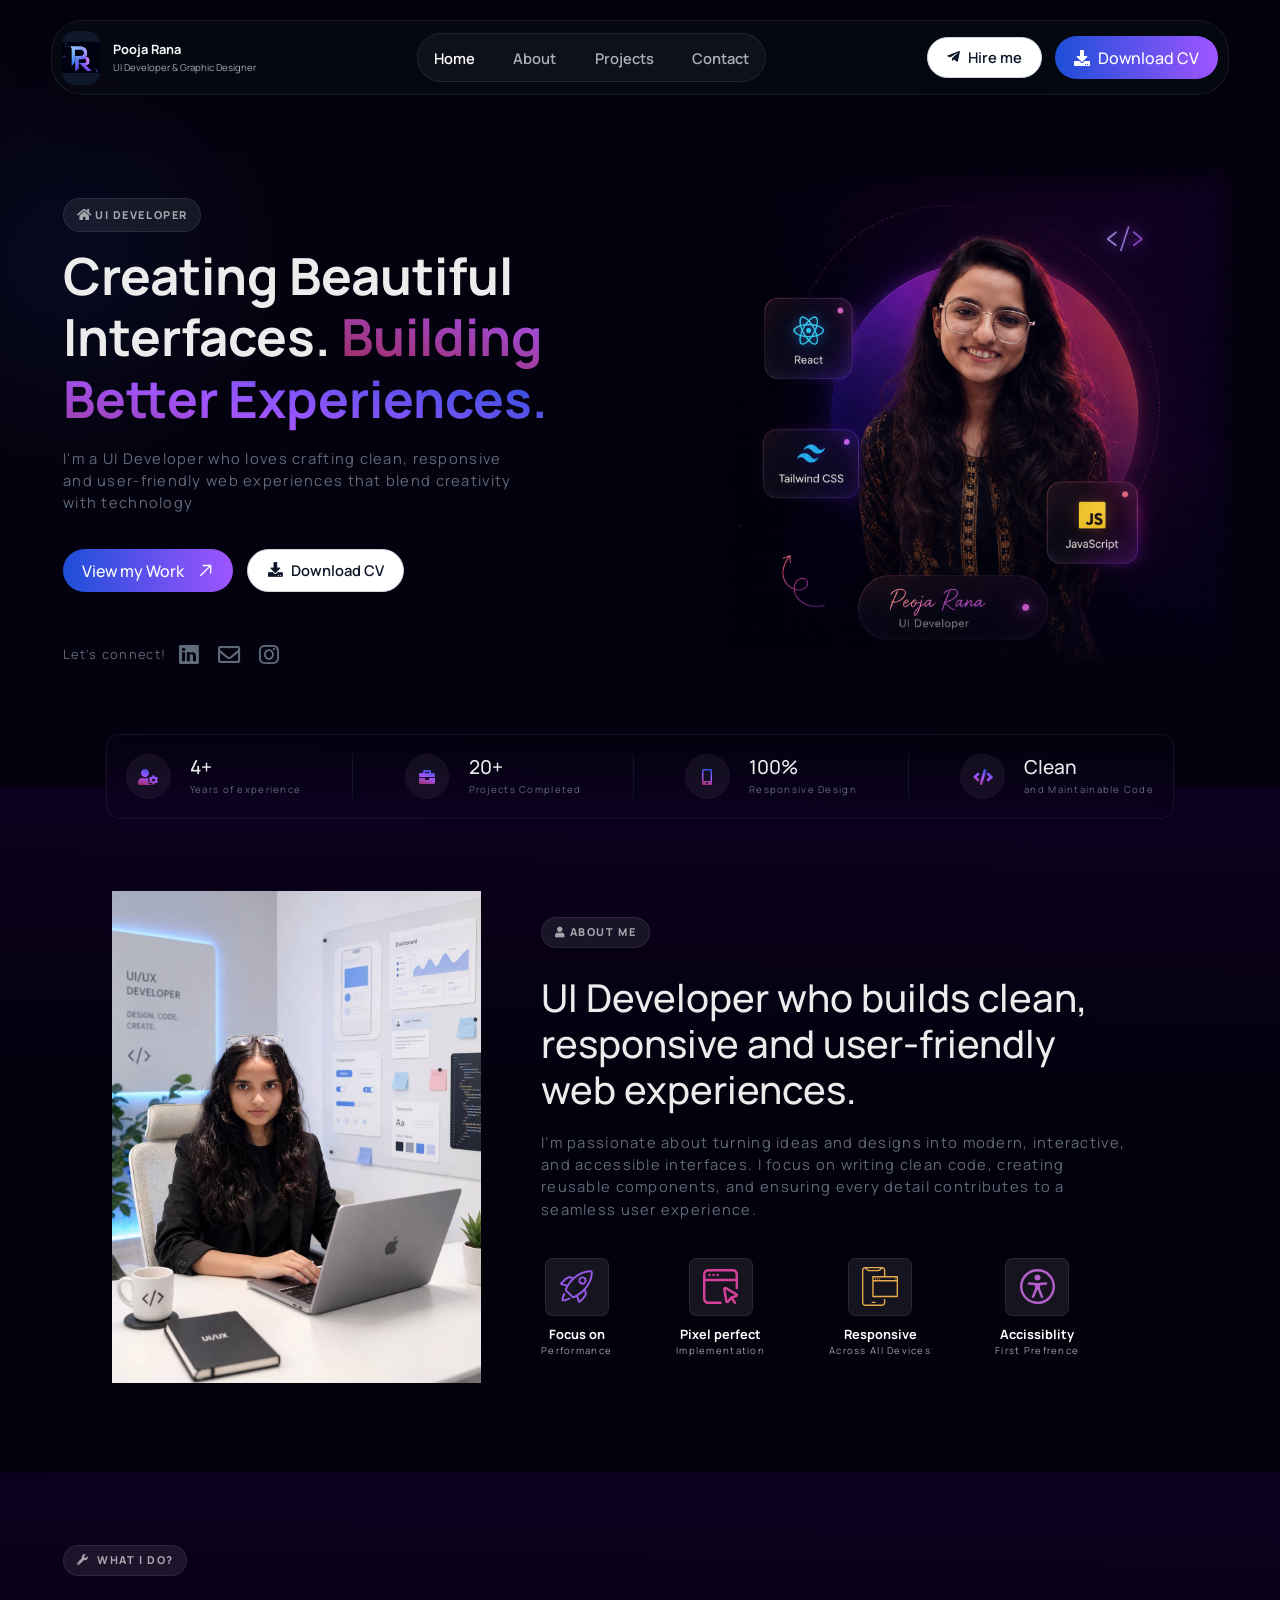
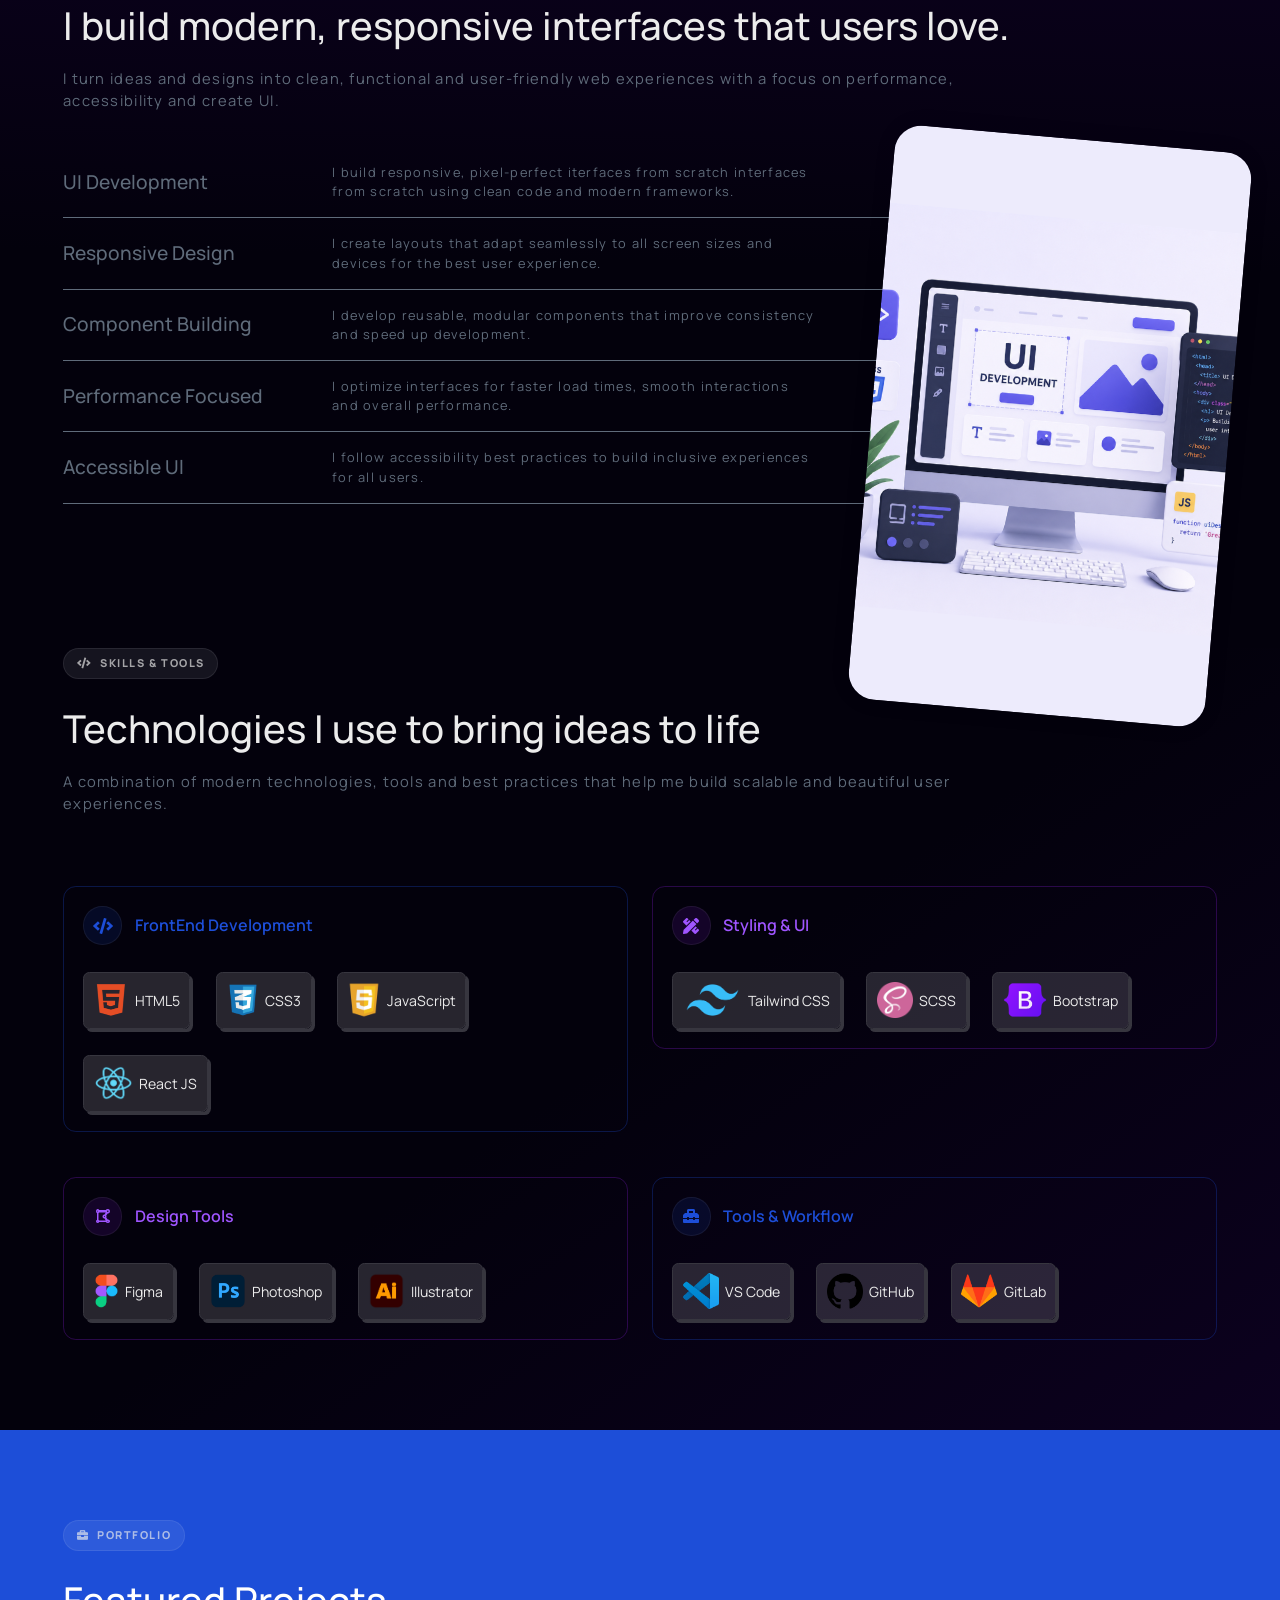
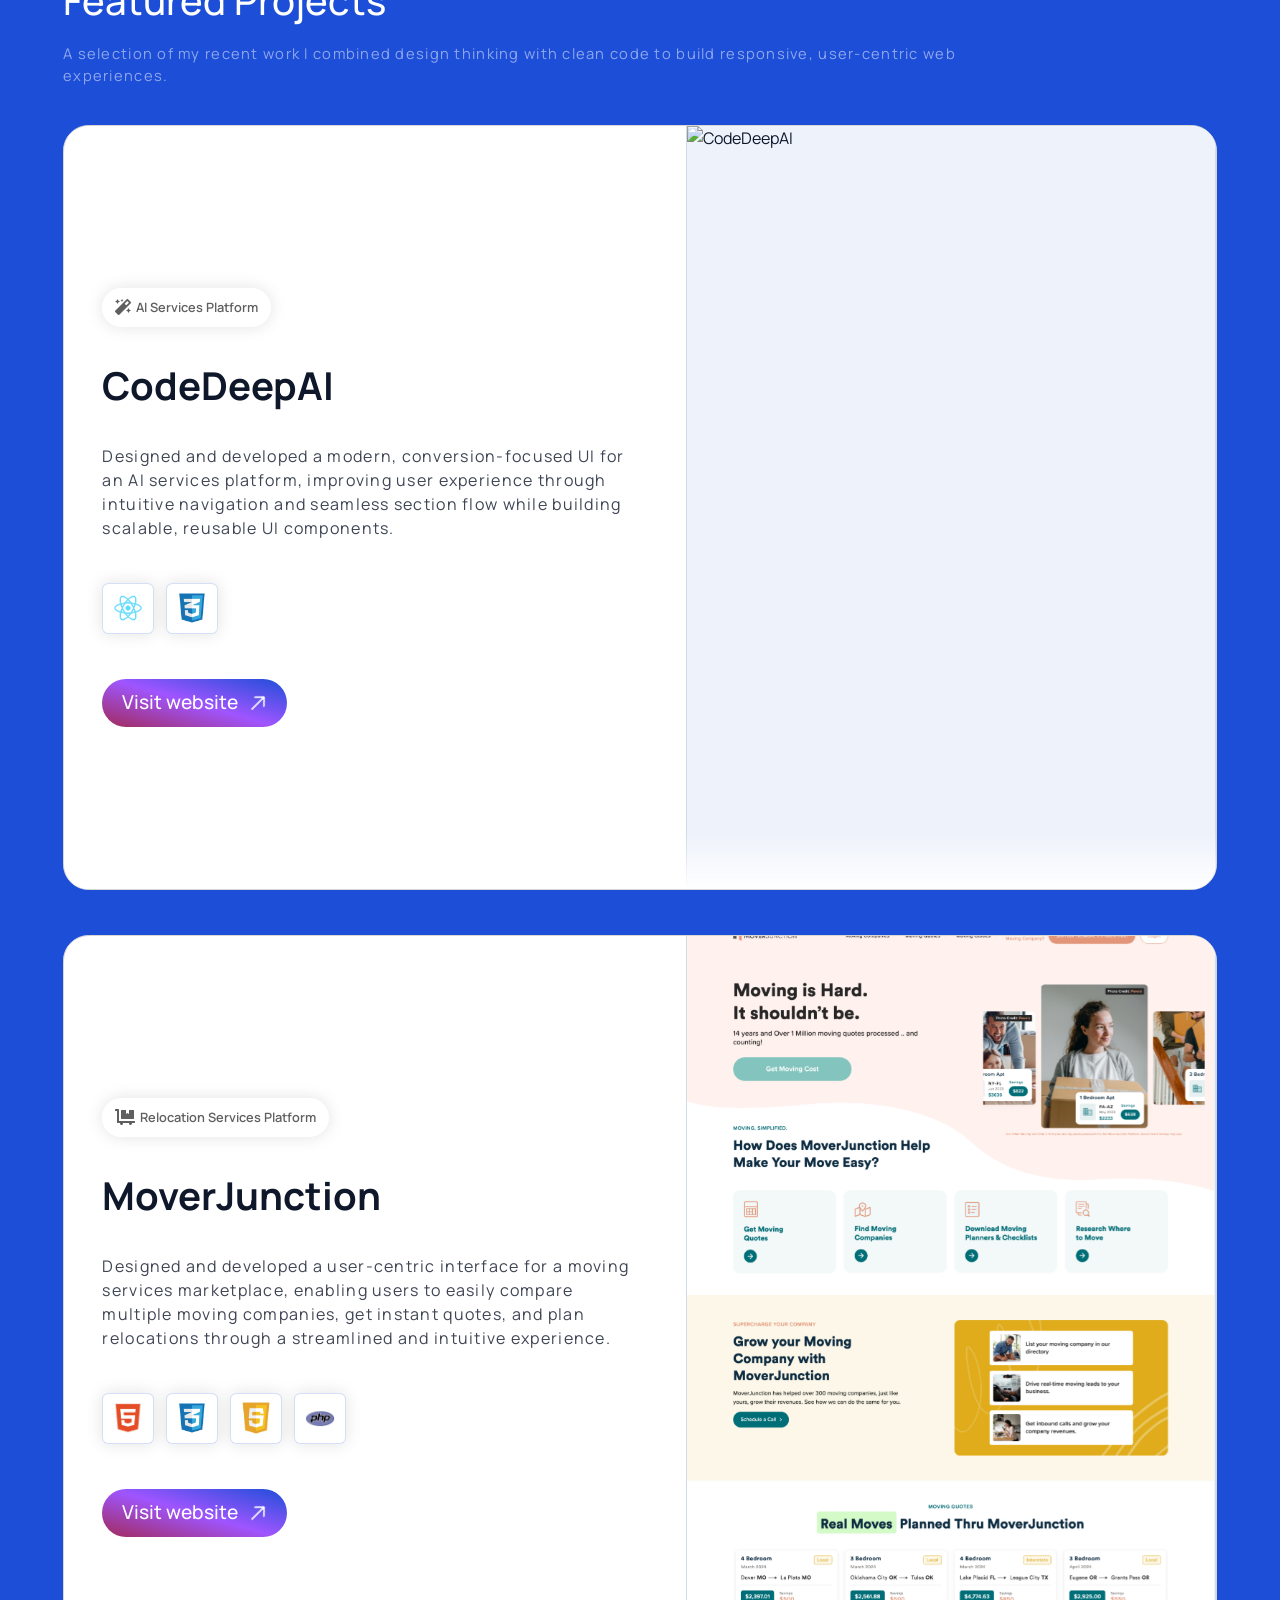
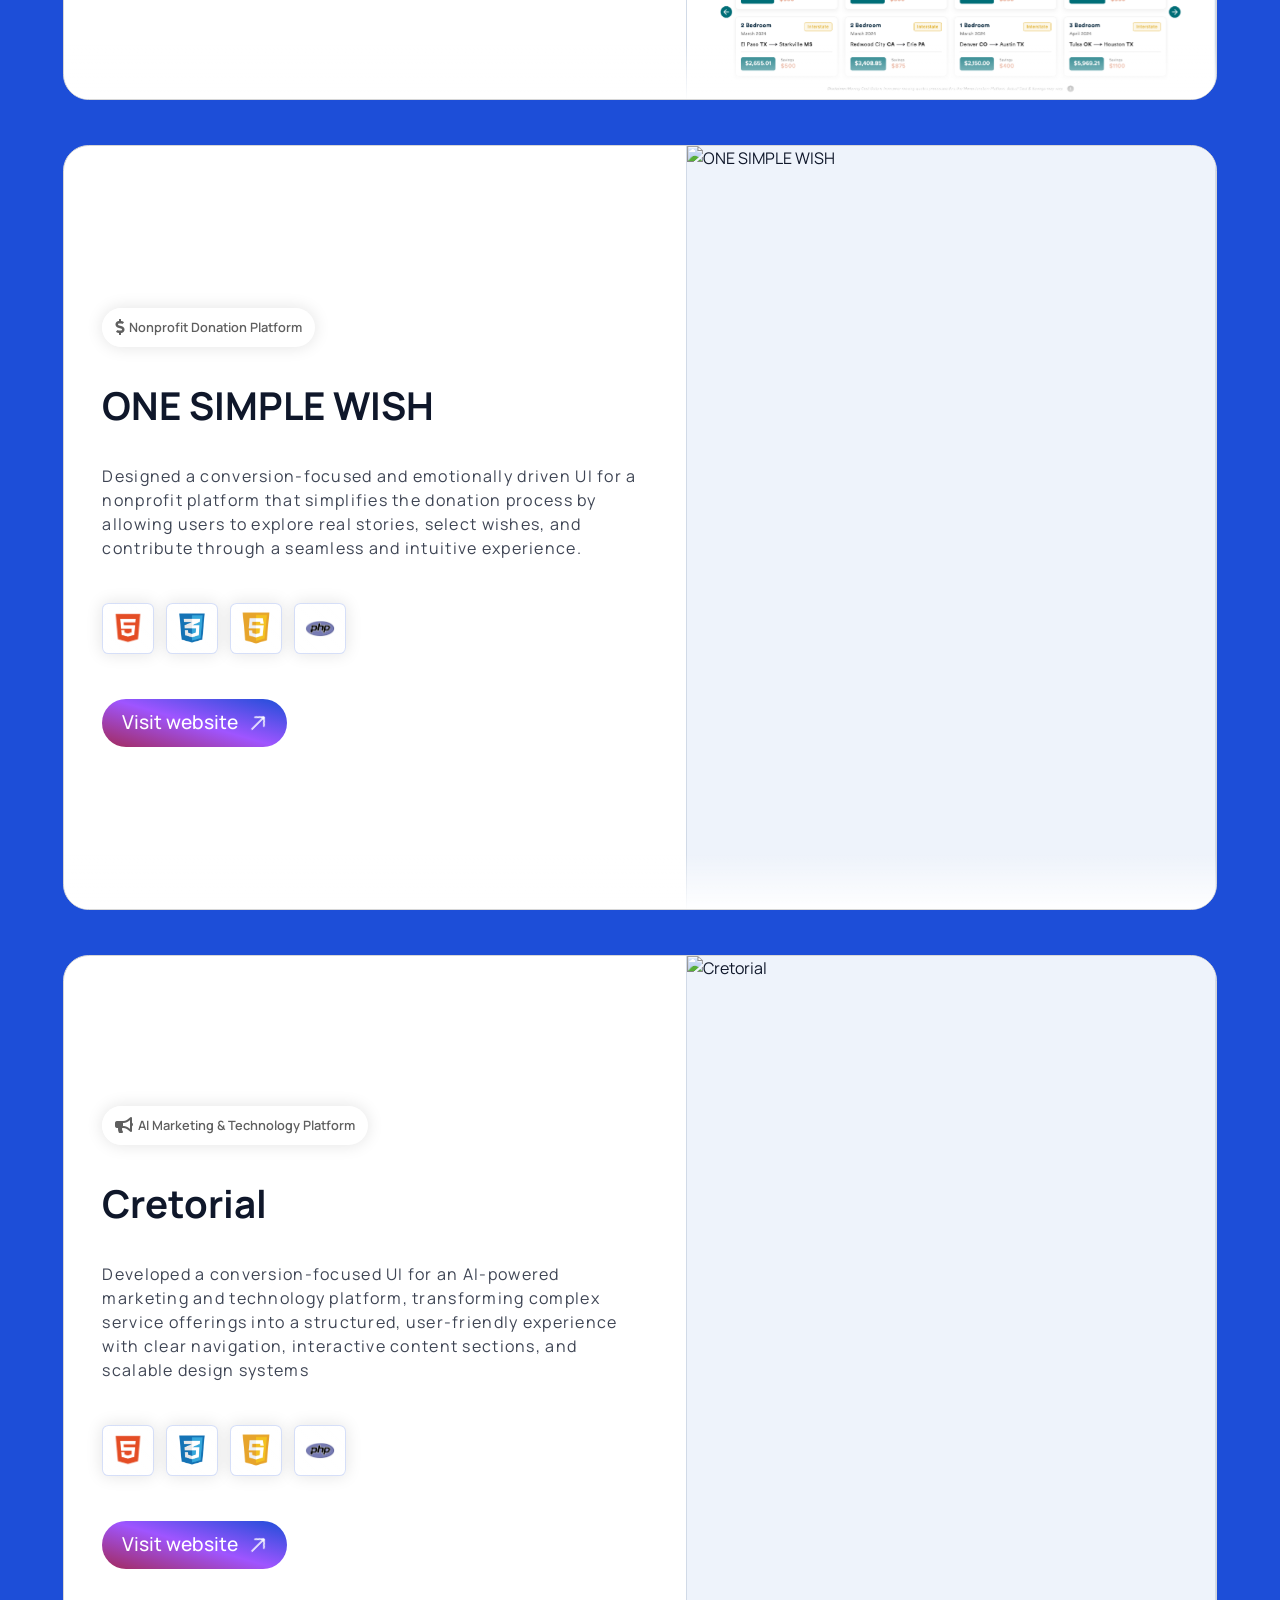
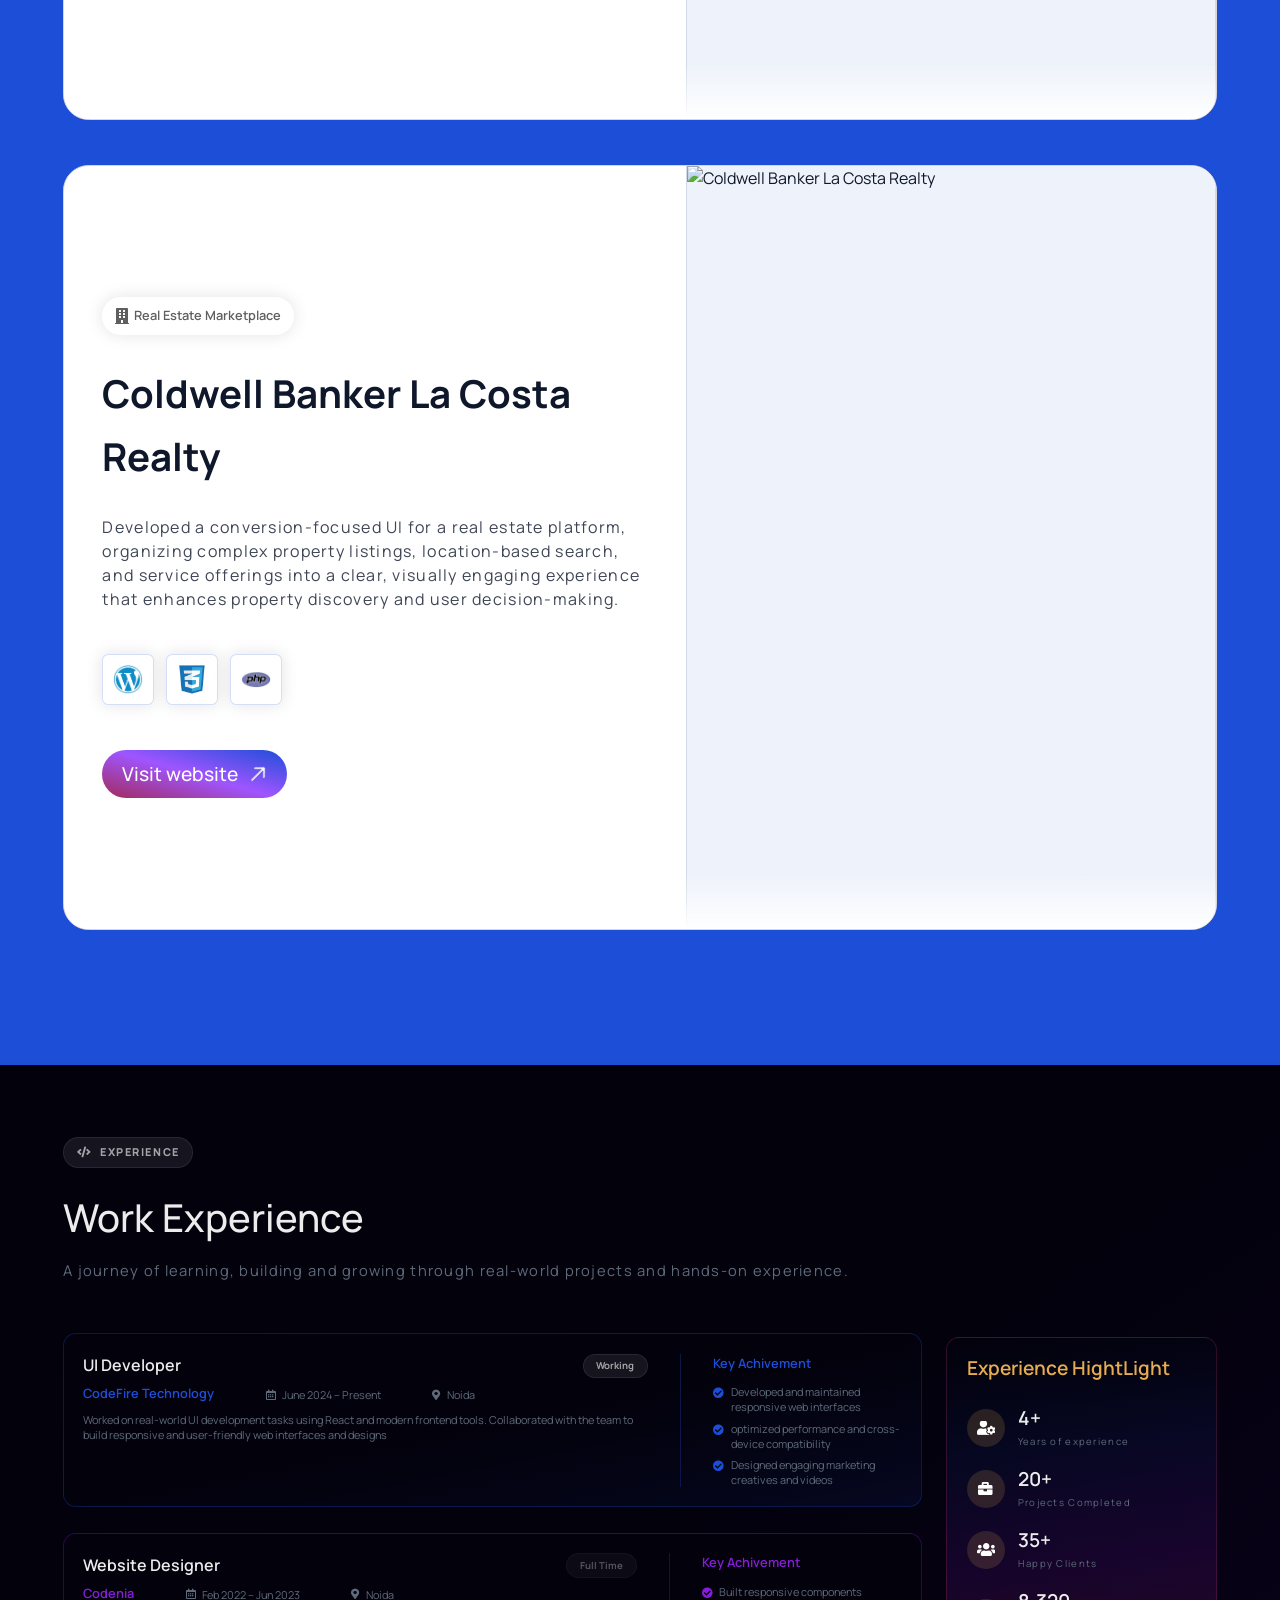
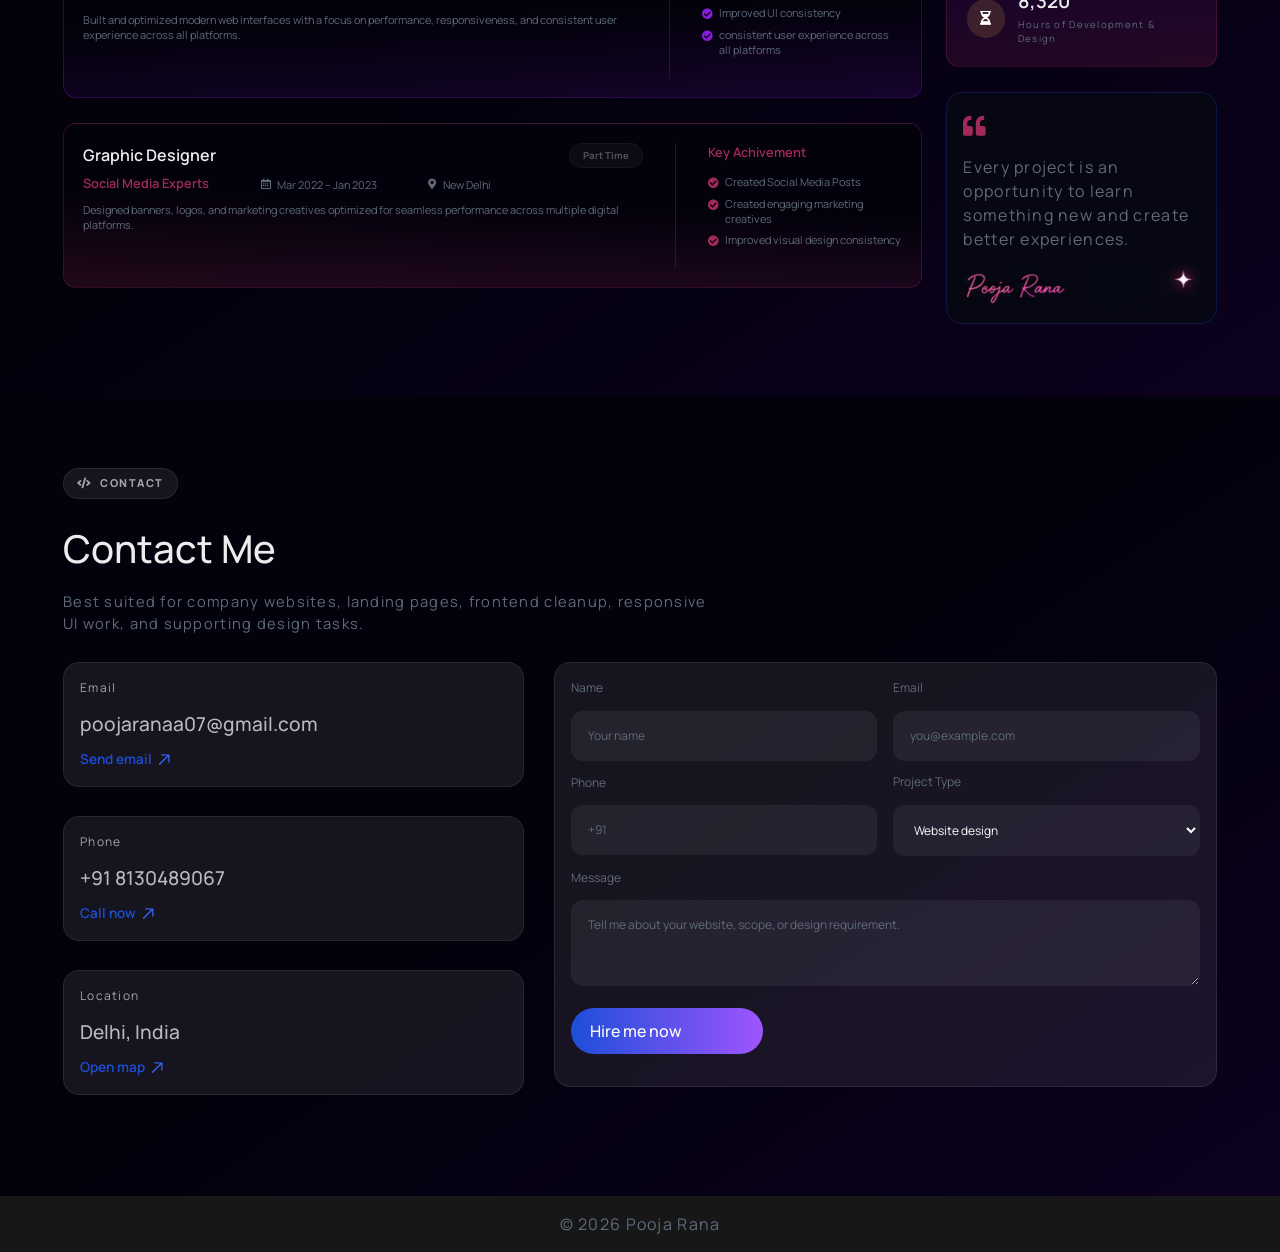
==== commit 4987050d: "added images" ====
--- a/index.html
+++ b/index.html
@@ -51,30 +51,37 @@
               <a class="btn btn-primary btn-lg " href="#featuredProjects" title="My Projects">
                 View my Work <img src="assets/imgs/arrow-icon.svg" alt="External link" />
               </a>
+              <a class="button button-secondary header-cta" href="assets/imgs/cv_pooja_rana.pdf" download="Pooja-Rana-CV.pdf">
+                <i class="fas fa-download me-2"></i>
+                Download CV
+              </a>
             </div>
             <div class="social-connection">
               <p>Let's connect!</p>
               <div class="socialLinks">
-                <a href="#" class="link">
+                <a href="https://www.linkedin.com/in/pooja-rana-600793264/" target="_blank" class="link">
                   <i class="fab fa-linkedin"></i>
                 </a>
-                <a href="#" class="link">
+                <a href="mailto:poojaranaa07@gmail.com" target="_blank" class="link">
+                  <i class="far fa-envelope"></i>
+                </a>
+                 <a href="https://www.instagram.com/poojaranaa07/" target="_blank" class="link">
                   <i class="fab fa-instagram"></i>
                 </a>
-                <a href="#" class="link">
-                  <i class="far fa-envelope"></i>
-                </a>
-              </div>
-
-            </div>
+              </div>
+
+            </div>
+          </div>
+          <div class="col-md-6">
+            <img src="assets/imgs/pooja_rana.png" alt="Profile-img" class="profile-img">
           </div>
         </div>
       </div>
     </section>
 
-    <section class="more-info">
+    <section class="about-section" id="about">
       <div class="container">
-        <div class="info-row">
+             <div class="info-row">
           <div class="info-card">
             <div class="info-icon">
             <i class="fas fa-user-cog"></i>
@@ -114,14 +121,9 @@
             </div>
           </div>
         </div>
-      </div>
-    </section>
-
-    <section class="about-section">
-      <div class="container">
         <div class="row align-items-center justify-content-center">
           <div class="col-md-4">
-            <img src="assets/imgs/profile-img.jpg" alt="" srcset="">
+            <img src="assets/imgs/profile-img.jpg" alt="Profile Image" class="AboutprofileImg" srcset="">
           </div>
           <div class="col-md-7 px-md-5">
             <div class="section-head animate-item">
@@ -131,28 +133,28 @@
               <div class="about-explain">
                 <div class="about-text">
                   <div class="info-icon">
-                   <i class="fas fa-chart-line"></i>
+                   <img src="assets/imgs/performance-icon.svg" alt="performance" srcset="">
                   </div>
                   <strong>Focus on </strong>
                   <p >Performance</p>
                 </div>
                    <div class="about-text">
                   <div class="info-icon">
-                   <i class="fas fa-file-image"></i>
+                   <img src="assets/imgs/pixel-perfect.svg" alt="Pixel Perfect" srcset="">
                   </div>
                   <strong>Pixel perfect </strong>
                   <p >Implementation</p>
                 </div>
                    <div class="about-text">
                   <div class="info-icon">
-                   <i class="fas fa-mobile-alt"></i>
+                   <img src="assets/imgs/mobile-responsive.svg" alt="Responsive" srcset="">
                   </div>
                   <strong>Responsive </strong>
                   <p >Across All Devices</p>
                 </div>
                    <div class="about-text">
                   <div class="info-icon">
-                   <i class="fas fa-desktop"></i>
+                   <img src="assets/imgs/accessiblity-icon.svg" alt="Accessibility" srcset="">
                   </div>
                   <strong>Accissiblity  </strong>
                   <p >First Prefrence</p>
@@ -180,22 +182,22 @@
           <div class="service-card">
             <h4>Responsive Design</h4>
             <p>I create layouts that adapt seamlessly to all screen sizes and devices for the best user experience.</p>
-            <img src="assets/imgs/ui-design.png" alt="UI Development" srcset="" class="service-img">
+            <img src="assets/imgs/responsive-design.png" alt="Responsive Design" srcset="" class="service-img">
           </div>
           <div class="service-card">
             <h4>Component Building</h4>
             <p>I develop reusable, modular components that improve consistency and speed up development.</p>
-            <img src="assets/imgs/graphic-design.png" alt="UI Development" srcset="" class="service-img">
+            <img src="assets/imgs/component_building.png" alt="Component Building" srcset="" class="service-img">
           </div>
           <div class="service-card">
             <h4>Performance Focused</h4>
             <p>I optimize interfaces for faster load times, smooth interactions and overall performance.</p>
-            <img src="assets/imgs/video-editing.png" alt="UI Development" srcset="" class="service-img">
+            <img src="assets/imgs/performance_focused.png" alt="Performance Focused" srcset="" class="service-img">
           </div>
           <div class="service-card">
             <h4>Accessible Ul</h4>
             <p>I follow accessibility best practices to build inclusive experiences for all users.</p>
-            <img src="assets/imgs/video-editing.png" alt="UI Development" srcset="" class="service-img">
+            <img src="assets/imgs/ui-design.png" alt="Accessible Ul" srcset="" class="service-img">
           </div>
         </div>
       </div>
@@ -329,8 +331,9 @@
     <section class="featured-section" id="featuredProjects">
       <div class="container">
         <div class="section-head animate-item">
-          <p class="eyebrow"><i class="fas fa-briefcase"></i>Portfolio</p>
+          <p class="eyebrow"><i class="fas fa-briefcase me-2"></i>Portfolio</p>
           <h2>Featured Projects</h2>
+          <p>A selection of my recent work I combined design thinking with clean code to build responsive, user-centric web experiences.</p>
         </div>
         <div class="projects-container"></div>
 
@@ -354,13 +357,14 @@
                     <div class="companyRow">
                       <div class="designation">
                         <h6>UI Developer</h6>
-                        <div class="badge">Working</div>
+                        <div class="badge" style="opacity: 1; color: #fff;">Working</div>
                       </div>
                        <div class="logos">
                         <img src="assets/imgs/cf_logo.webp" alt="CodeFire Technology" srcset="">
                       </div>
-                        <p class="coloredText">CodeFire Technology</h6>
+                        
                         <div class="time-location">
+                          <p class="coloredText">CodeFire Technology</h6>
                           <p class="location-duration"><i class="far fa-calendar-alt"></i> June 2024 – Present</p>
                           <p class="location-duration"><i class="fas fa-map-marker-alt"></i> Noida</p>
                         </div>
@@ -380,7 +384,7 @@
               </div>
               <div class="row">
                 <div class="col-md-12">
-                  <div class="companiesMain">
+                  <div class="companiesMain companiesMain2">
                     <div class="companyRow">
                       <div class="designation">
                         <h6>Website Designer</h6>
@@ -389,8 +393,9 @@
                        <div class="logos">
                         <img src="assets/imgs/codenia-logo.png" alt="Codenia" srcset="">
                       </div>
-                        <p class="coloredText">Codenia</h6>
+                        
                         <div class="time-location">
+                          <p class="coloredText">Codenia</h6>
                           <p class="location-duration"><i class="far fa-calendar-alt"></i> Feb 2022 – Jun 2023</p>
                           <p class="location-duration"><i class="fas fa-map-marker-alt"></i> Noida</p>
                         </div>
@@ -410,7 +415,7 @@
               </div>
               <div class="row">
                 <div class="col-md-12">
-                  <div class="companiesMain">
+                  <div class="companiesMain companiesMain3">
                     <div class="companyRow">
                       <div class="designation">
                         <h6>Graphic Designer</h6>
@@ -419,8 +424,9 @@
                         <div class="logos">
                         <img src="assets/imgs/social-media-experts-logo.png" alt="Social Media Experts" srcset="">
                       </div>
-                        <p class="coloredText">Social Media Experts</h6>
+                       
                         <div class="time-location">
+                           <p class="coloredText">Social Media Experts</h6>
                           <p class="location-duration"><i class="far fa-calendar-alt"></i> Mar 2022 – Jan 2023</p>
                           <p class="location-duration"><i class="fas fa-map-marker-alt"></i> New Delhi</p>
                         </div>
@@ -483,6 +489,14 @@
                   </div>
                 </div>
             </div>
+
+            <div class="quoteSection">
+                <div class="quoteIcon">
+                  <i class="fas fa-quote-left"></i>
+                </div>
+                  <p>Every project is an opportunity to learn something new and create better experiences.</p>
+                  <img src="assets/imgs/signature.png" alt="signature" srcset="" class="signature">
+            </div>
           </div>
         </div>
     
@@ -491,6 +505,90 @@
       </div>
     </section>
 
+    <section class="contact-section" id="contact">
+        <div class="container">
+           <div class="row">
+             <div class="col-md-7">
+               <div class="section-head animate-item">
+                  <p class="eyebrow"><i class="fas fa-code me-2"></i>Contact</p>
+                  <div class="skillContent">
+                    <h2>Contact Me</h2>
+                    <p>Best suited for company websites, landing pages, frontend cleanup, responsive UI work, and supporting design tasks.</p>
+                  </div>
+                </div>
+            </div>
+           </div>
+          <div class="row justify-content-between">
+            <div class="col-md-5">
+              <article class="soft-card animate-item mx-580">
+                <p>Email</p>
+                <h5>poojaranaa07@gmail.com</h5>
+                <a class="text-link" href="mailto:poojaranaa07@gmail.com">Send email <img src="assets/imgs/arrow-icon-active.svg" alt="arrow" class="arrowIcon"></a>
+              </article>
+              <article class="soft-card animate-item mx-580">
+                <p>Phone</p>
+                <h5>+91 8130489067</h5>
+                <a class="text-link" href="tel:+918130489067">Call now  <img src="assets/imgs/arrow-icon-active.svg" alt="arrow" class="arrowIcon"></a>
+              </article>
+              <article class="soft-card animate-item mx-580">
+                <p>Location</p>
+                <h5>Delhi, India</h5>
+                <a class="text-link" href="https://maps.google.com/?q=Delhi%2C%20India" target="_blank" rel="noreferrer">Open map  <img src="assets/imgs/arrow-icon-active.svg" alt="arrow" class="arrowIcon"></a>
+              </article>
+            </div>
+            <div class="col-md-7">
+                <article class="form-card animate-item">
+                  <!-- <p class="eyebrow">Write to me</p> -->
+                  <!-- <h4>Share what you need</h4> -->
+
+                  <form id="lead-form" novalidate>
+                    <div class="field-grid">
+                      <label class="field">
+                        <span>Name</span>
+                        <input type="text" name="name" placeholder="Your name" required />
+                      </label>
+
+                      <label class="field">
+                        <span>Email</span>
+                        <input type="email" name="email" placeholder="you@example.com" required />
+                      </label>
+                    </div>
+
+                    <div class="field-grid">
+                      <label class="field">
+                        <span>Phone</span>
+                        <input type="tel" name="phone" placeholder="+91" />
+                      </label>
+
+                      <label class="field">
+                        <span>Project Type</span>
+                        <select name="projectType">
+                          <option value="Website design">Website design</option>
+                          <option value="UI development">UI development</option>
+                          <option value="Landing page">Landing page</option>
+                          <option value="Graphic support">Graphic support</option>
+                        </select>
+                      </label>
+                    </div>
+
+                    <label class="field">
+                      <span>Message</span>
+                      <textarea
+                        name="message"
+                        rows="3"
+                        placeholder="Tell me about your website, scope, or design requirement."
+                        required
+                      ></textarea>
+                    </label>
+
+                    <button class="btn btn-primary btn-lg my-3" type="submit">Hire me now</button>
+                    <p class="form-status errorText" id="form-status" role="status" aria-live="polite"></p>
+                  </form>
+                </article>
+            </div>
+          </div>
+        </div>
+      </section>
 
   </main>
 
--- a/styles/main.css
+++ b/styles/main.css
@@ -1 +1 @@
-@import"./base.css";.button{display:inline-flex;align-items:center;justify-content:center;min-height:3.25vw;padding:0 1.5vw;border-radius:999px;border:1px solid rgba(0,0,0,0);font-weight:600;line-height:1;white-space:nowrap;transition:transform 180ms ease,box-shadow 220ms ease,border-color 220ms ease,background-color 220ms ease,color 220ms ease;font-size:1.15vw}.button.button-primary{background:var(--accent);color:#fff}.button.button-secondary{background:#fff;color:var(--text);border-color:var(--line-strong);box-shadow:0 10px 24px rgba(15,23,42,.06)}.container{max-width:92vw}.site-header{position:fixed;top:10px;z-index:40;padding:10px 0 0;background:rgba(0,0,0,0);border-bottom:0;left:50%;transform:translateX(-50%);width:100%}.site-header .header-inner{position:relative;min-height:5vh;padding:.75vw;display:flex;align-items:center;justify-content:space-between;gap:1vw;border-radius:2.5vw;background:rgba(7,10,18,.78);border:1px solid rgba(255,255,255,.08);box-shadow:0 18px 40px rgba(0,0,0,.18);-webkit-backdrop-filter:blur(5px);backdrop-filter:blur(5px)}.site-header .brand{display:inline-flex;align-items:center;gap:1vw}.site-header .brand-mark{width:3vw;height:6vh;display:grid;place-items:center;border-radius:1vw;background:var(--accent-dark);color:#fff;font-family:"Syne",sans-serif;font-weight:800;font-size:.75vw}.site-header .brand-copy{display:grid;gap:.2vw}.site-header .brand-copy strong{display:block;font-size:1vw;color:#f8fafc}.site-header .brand-copy .brand-subtitle,.site-header .brand-copy span{display:block;color:rgba(226,232,240,.72);font-size:.75vw;will-change:transform,opacity}.site-header .brand-name{display:inline-block;will-change:transform,opacity}.site-nav{display:flex;align-items:center;gap:2vw;padding:.75vw;border:1px solid rgba(255,255,255,.08);border-radius:999px;background:rgba(255,255,255,.04)}.site-nav a{padding:.25vw .5vw;border-radius:999px;color:rgba(226,232,240,.74);font-weight:600;font-size:1.15vw;transition:background-color 180ms ease,color 180ms ease,box-shadow 180ms ease,transform 180ms ease}.site-nav a:hover,.site-nav a.is-active{color:#fff}.site-nav .header-cta{position:relative;min-width:150px;overflow:hidden;isolation:isolate;background:rgba(255,255,255,.04);color:#f8fafc;border-color:rgba(255,255,255,.12);box-shadow:inset 0 1px 0 rgba(255,255,255,.08),0 8px 18px rgba(0,0,0,.12);will-change:transform}.site-nav .header-cta::before{content:"";position:absolute;inset:-10% auto auto -28%;width:42%;height:140%;background:linear-gradient(110deg, transparent 0%, rgba(255, 255, 255, 0.04) 38%, rgba(255, 255, 255, 0.26) 50%, transparent 64%);transform:translateX(-220%) rotate(12deg);transition:transform 520ms ease;pointer-events:none;z-index:-1}.site-nav .header-cta:hover,.site-nav .header-cta:focus-visible{border-color:rgba(255,255,255,.22);background:rgba(255,255,255,.08);box-shadow:inset 0 1px 0 rgba(255,255,255,.14)}.site-nav .header-cta:hover::before,.site-nav .header-cta:focus-visible::before{transform:translateX(360%) rotate(12deg)}.site-nav .header-cta.is-active{border-color:rgba(255,255,255,.18);background:rgba(255,255,255,.1);box-shadow:inset 0 1px 0 rgba(255,255,255,.14),0 12px 28px rgba(0,0,0,.18)}.site-nav .header-cta:active{transform:scale(0.98)}.nav-toggle{display:none;width:52px;height:52px;padding:0;border:1px solid rgba(255,255,255,.08);border-radius:20px;background:rgba(255,255,255,.04);cursor:pointer}.nav-toggle span{display:block;width:22px;height:2px;margin:0 auto;background:#f8fafc}.nav-toggle span+span{margin-top:7px}.hero{position:relative;overflow:clip;padding:10vh 0;padding-top:22vh;border-bottom:1px solid var(--line);background:linear-gradient(rgba(255, 255, 255, 0.1490196078) 9%, rgba(230, 169, 253, 0.1490196078) 56%, rgba(46, 66, 255, 0.1490196078) 82%, rgba(4, 23, 208, 0.1490196078) 100%)}.hero::after,.hero::before{content:"";position:absolute;border-radius:50%;pointer-events:none}.hero::before{top:48px;left:-140px;width:420px;height:420px;background:radial-gradient(circle, rgba(37, 99, 235, 0.08), transparent 72%)}.hero .hero-inline-accent{color:var(--accent)}.hero .hero-copy{margin:2vh 0;font-size:1.15vw}.hero .hero-actions{display:flex;flex-wrap:wrap;gap:14px;margin:4vh 0 2vh}.hero .social-connection{display:flex;align-items:center;gap:1vw;padding:1vh 0}.hero .social-connection p{margin:0;font-size:1vw}.hero .social-connection .socialLinks{display:flex;gap:1.5vw;font-size:1.75vw}.info-row{display:flex;align-items:center;justify-content:center;gap:4vw;max-width:-moz-fit-content;max-width:fit-content;margin:auto;padding:1.5vw;margin-top:-3vw;border:1px solid #fff;margin-top:-3vw;background:#e9edfd;position:relative;border-radius:1vw}.info-row .info-card{display:flex;align-items:center;gap:1.5vw}.info-row .info-card p{font-size:.75vw;margin:0}.info-row .info-card h5{margin:0 0 .5vh}.info-row .info-card .info-icon{width:3.5vw;height:3.5vw;display:flex;align-items:center;justify-content:center;background:rgba(214,219,254,.568627451);font-size:1.25vw;border-radius:50%;min-width:3.5vw;height:3.5vw}.info-row .info-card:nth-of-type(2),.info-row .info-card:nth-of-type(3){border:1px solid;border-top:0;border-bottom:0;padding:0 4vw}.info-row .info-card:nth-of-type(3){padding-left:0;border-left:0}.section-head p{font-size:1.15vw;line-height:4vh;margin:2vh 0 4vh}.hero-title,.page-title,.section-head h2,.soft-card h3,.form-card h3,.feature-strip h2,.footer-brand h3{margin:0;font-family:"Syne",sans-serif;letter-spacing:-0.04em;line-height:normal}.hero-title-accent{position:relative;color:var(--accent);isolation:isolate}.hero-title-accent::after{content:"";position:absolute;left:0;right:0;bottom:.08em;height:.18em;border-radius:999px;background:rgba(37,99,235,.14);transform-origin:left center;z-index:-1;animation:heroAccentGlow 5.6s ease-in-out infinite}.animate-item,.page-title,.page-copy{will-change:transform,opacity}.hero-title-line,.hero-copy,.hero-actions,.hero-panel,.hero-photo-frame{will-change:transform,opacity}.eyebrow{position:relative;overflow:hidden}.eyebrow span{font-size:1vw;margin-right:3px}.eyebrow::after{content:"";position:absolute;inset:0;background:linear-gradient(120deg, transparent 0%, rgba(255, 255, 255, 0.18) 36%, rgba(255, 255, 255, 0.78) 50%, transparent 64%);transform:translateX(-170%);animation:heroEyebrowSweep 6s ease-in-out infinite;pointer-events:none}.hero-eyebrow .page-title{font-size:clamp(2.5rem,5vw,4.3rem)}.hero-copy,.page-copy,.soft-card p,.timeline-item p,.timeline-item li,.feature-strip p,.footer-brand p,.footer-bottom p,.field span,.form-status{color:var(--muted);line-height:1.75}.page-copy{max-width:700px;margin:20px 0 0;font-size:1.02rem}.eyebrow,.card-label{width:-moz-fit-content;width:fit-content;margin:0 0 1vw;padding:.5vw 1vw;border-radius:999px;border:1px solid var(--line);background:var(--accent-soft);color:var(--accent);font-size:.85vw !important;font-weight:800;letter-spacing:.14em;text-transform:uppercase}.hero-panel,.soft-card,.stat-card,.timeline-item,.project-card,.form-card,.feature-strip{background:var(--panel);border:1px solid var(--line);border-radius:28px;box-shadow:var(--shadow);transition:transform 220ms ease,box-shadow 220ms ease,border-color 220ms ease}.hero-panel,.soft-card,.form-card,.project-card,.timeline-item{padding:30px}.hero-photo-frame,.skill-row,.info-list div{transition:transform 220ms ease,box-shadow 220ms ease,border-color 220ms ease}.hero-panel:hover,.soft-card:hover,.stat-card:hover,.timeline-item:hover,.project-card:hover,.form-card:hover,.feature-strip:hover,.hero-photo-frame:hover,.skill-row:hover,.info-list div:hover{transform:translateY(-8px);border-color:#d4ddeb;box-shadow:0 22px 40px rgba(15,23,42,.1)}.about-section{padding:10vh 0}.about-section .section-head .eyebrow{margin:0 0 1vw}.about-section .section-head p{max-width:44vw}.about-section .about-explain{display:flex;align-items:center;gap:5vw;text-align:center}.about-section .about-explain .info-icon{width:5vw;height:4.5vw;display:flex;align-items:center;justify-content:center;border:1px solid;margin:auto;border-radius:.6vw}.about-section .about-explain p{font-size:.75vw;margin:0;line-height:normal}.about-section .about-explain strong{font-size:1vw;margin:1vh 0 0;display:block}.service-section{background:linear-gradient(180deg, transparent, #eee);padding-bottom:10vh}.service-row{padding-top:3vh;position:relative}.service-row .section-head p{margin:1vh 0}.service-row .service-card{display:flex;align-items:center;text-align:left;gap:3vw;padding:1vw 0;border-bottom:1px solid var(--line);transition:all .3s ease}.service-row .service-card h4{white-space:nowrap;min-width:18vw;margin:0;font-size:1.5vw;font-weight:500}.service-row .service-card p{max-width:38vw;margin:0;font-size:1vw;letter-spacing:.1vw}.service-row .service-card .service-img{height:66vh;width:28vw;-o-object-fit:cover;object-fit:cover;position:absolute;right:0;top:-1vh;transform:rotate(-5deg);border-radius:3vh;box-shadow:0px 0px 20px 1px rgba(0,0,0,.0784313725);transition:all 1s ease;opacity:0}.service-row .service-card:first-child .service-img{opacity:1;transform:rotate(5deg)}.service-row .service-card:hover{background:#fff;padding-left:2vw}.service-row .service-card:hover h3{color:var(--accent)}.service-row .service-card:hover .service-img{opacity:1;transform:rotate(5deg)}.skill-section{padding:10vh 0}.skill-section .skillsCardRow{border:1px solid #beccf4;border-radius:1vw;margin:5vh 0vw 0;padding:1.5vw;height:-webkit-fill-available;height:-moz-available;height:stretch}.skill-section .skillsCardRow .skillHeading{display:flex;align-items:center;gap:1vw;padding:0px 0 3vh}.skill-section .skillsCardRow .skillHeading h5{font-size:1.25vw;font-weight:600}.skill-section .skillsCardRow .skillHeading p{margin:0;min-height:6vh}.skill-section .skillsCardRow .skillHeading .skillIcon{min-height:3vw;min-width:3vw;border-radius:50%;display:flex;align-items:center;justify-content:center;font-size:1.25vw}.skill-section .skillsCardRow.skillsCardRow1 .skillIcon{background:rgba(29,79,216,.1294117647);color:var(--accent)}.skill-section .skillsCardRow.skillsCardRow2{border:1px solid rgba(135,29,216,.2901960784)}.skill-section .skillsCardRow.skillsCardRow2 .skillIcon{background:rgba(135,29,216,.137254902);color:rgba(135,29,216,.7333333333)}.skill-section .skillsCardRow .allSkills{display:flex;flex-wrap:wrap;gap:2vw;align-items:center}.skill-section .skillsCardRow .allSkills .skillCard{padding:.75vw;border:2px solid #eee;border-radius:.5vw;box-shadow:3px 3px 0px 0px #eee;width:-moz-fit-content;width:fit-content;display:flex;align-items:center;gap:.5vw;font-size:1.1vw}.skill-section .skillsCardRow .allSkills .skillCard img{height:4vh}.projectSkills{display:flex;flex-wrap:wrap;gap:1vw;align-items:center}.projectSkills img{height:6vh}.experience-section{background:linear-gradient(180deg, transparent, #eee);padding:8vh 0}.experience-section .companiesMain{display:flex;padding:1.5vw;border-radius:1vw;border:1px solid #d2deff;background:#e9edfd;margin-top:1vw}.experience-section .companiesMain .companyRow{display:flex;align-items:flex-start;gap:.5vw;flex-direction:column;padding-bottom:4vh}.experience-section .companiesMain p,.experience-section .companiesMain li{font-size:.85vw;letter-spacing:normal;line-height:normal;margin:0}.experience-section .companiesMain .designation{display:flex;align-items:center;justify-content:space-between;width:100%}.experience-section .companiesMain .designation h6{font-size:1.25vw;font-weight:600;margin:0}.experience-section .companiesMain .location-duration{display:flex;align-items:center;gap:.5vw}.experience-section .companiesMain .coloredText{font-weight:600;color:var(--accent);font-size:1vw;margin:0 0 .25vw 0}.experience-section .companiesMain .time-location{display:flex;align-items:center;gap:4vw}.experience-section .companiesMain .achivement{min-width:300px}.experience-section .companiesMain .badge{font-size:.75vw;padding:.5vw 1vw;border-radius:1vw;background:rgba(255,255,255,.568627451);color:#1d4dd1;border:1px solid #d2deff}.experience-section .companiesMain .achivement{min-width:17vw;padding-left:2.5vw;border-left:1px solid #d2deff;margin-left:2.5vw}.experience-section .companiesMain .achivement .coloredText{margin-bottom:1vw}.experience-section .companiesMain .achivement ul{padding:0;list-style:none;display:flex;flex-direction:column;gap:.5vw;margin:0}.experience-section .companiesMain .achivement ul li{display:flex;gap:.5vw}.experience-section .companiesMain .achivement ul li i{color:var(--accent)}.experience-section .logos{height:100%;display:flex;align-items:center;justify-content:center;display:none}.experience-section .logos img{max-width:8vw}.experience-section .highlightedSection .info-row{background:linear-gradient(32deg, var(--accent), #9f55ff);flex-direction:column;justify-content:flex-start;align-items:flex-start;margin:0;gap:1.5vw}.experience-section .highlightedSection .info-row h4{font-weight:600;color:#fff}.experience-section .highlightedSection .info-row p,.experience-section .highlightedSection .info-row h5{color:rgba(255,255,255,.737254902)}.experience-section .highlightedSection .info-row .info-icon{background:#d6dbfe}.experience-section .highlightedSection .info-row .info-card{padding:0 !important;border:0 !important}.experience-section .logoText{position:relative;padding-right:3vw}.experience-section .logoText::before{position:absolute;content:"";left:-24px;height:calc(100% + 8vh);width:2px;background:#d8def4;top:10px}.experience-section .logoText p{font-size:1vw;margin:0}.experience-section .logoText h4{font-size:1.5vw;font-weight:600;position:relative}.experience-section .logoText h4:before{content:"";width:.7vw;height:1.5vh;border-radius:50%;background:#1d4cd2;position:absolute;left:-28px;top:8px;box-shadow:0 0 0px 5px #d8def4}.experience-section:last-child .logoText::before{display:none}.experience-section:nth-of-type(2) img,.experience-section:nth-of-type(2) h4::before,.experience-section:nth-of-type(3) img,.experience-section:nth-of-type(3) h4::before{filter:grayscale(1)}.experience-section:nth-of-type(2):hover img,.experience-section:nth-of-type(2):hover h4::before,.experience-section:nth-of-type(3):hover img,.experience-section:nth-of-type(3):hover h4::before{filter:grayscale(0)}.service-section{padding:10vh 0}.service-section .project-grid{margin-top:10vh}.project-grid{grid-template-columns:repeat(2, minmax(0, 1fr))}.site-transition{display:none}.project-tech,.project-marketplace,.project-brand,.project-realestate,.project-industrial{--preview-duration: 24s}.project-preview::after{content:"";position:absolute;inset:auto 0 0;height:56px;background:linear-gradient(180deg, rgba(255, 255, 255, 0), rgba(255, 255, 255, 0.94));pointer-events:none}.project-preview-media{height:100%;overflow:hidden;background:#eef3fb;border:1px solid rgba(207,216,229,.9)}.project-preview-image{display:block;width:100%;height:auto;transform:translateY(0);transition:transform var(--preview-duration) cubic-bezier(0.22, 0.61, 0.36, 1);will-change:transform}.project-preview:hover .project-preview-image,.project-preview:focus-within .project-preview-image{transform:translateY(calc(var(--preview-window) - 100%))}.project-preview-note{position:static;right:16px;bottom:14px;z-index:1;padding:8px 12px;border-radius:999px;background:rgba(15,23,42,.84);color:#f8fafc;font-size:.72rem;font-weight:800;letter-spacing:.04em}.text-link{display:inline-flex;margin-top:20px;color:var(--accent);font-weight:800}section.featured-section{background:#1d4ed8;padding:10vh 0}section.featured-section h2{color:#fff;margin-bottom:7vh}section.featured-section .project-card{display:flex;--preview-window: 230px;--preview-duration: 30s;height:85vh;border:1px solid #d6d6d6;margin-bottom:5vh;position:sticky;top:15vh;background:#fff;flex-direction:row-reverse;align-items:center;overflow:hidden;padding:0 0 0 3vw}section.featured-section .project-card .project-content{display:flex;flex-direction:column;align-items:flex-start;gap:3vh;padding-right:3vw;width:55%}section.featured-section .project-card .project-content .project-icon{font-size:1vw;font-weight:600;display:flex;align-items:center;background:linear-gradient(45deg, #fff, transparent);border-radius:2vw;display:flex;padding:.75vw 1vw;box-shadow:0 0px 16px 1px rgba(0,0,0,.1019607843)}section.featured-section .project-card .project-content .project-icon i{margin-right:5px;font-size:1.25vw;color:#5f5f5f}section.featured-section .project-card .project-content .project-icon span{color:#5f5f5f}section.featured-section .project-card .project-content h3{font-size:3.5vw;font-weight:700;line-height:7vh;margin:0}section.featured-section .project-card .project-content .skillCard{height:4vw;width:4vw;display:flex;align-items:center;justify-content:center;border:1px solid rgba(29,77,214,.1803921569);border-radius:.5vw;padding:.75vw;box-shadow:0 0px 16px 1px rgba(0,0,0,0.1019607843);background:linear-gradient(45deg, #fff, transparent)}section.featured-section .project-card .project-content .skillCard img{-o-object-fit:contain;object-fit:contain}section.featured-section .project-card .project-content p{opacity:.8}section.featured-section .project-card .project-content .text-link{margin-top:18px;font-size:1.5vw;font-weight:500;display:flex;align-items:center;transition:all .3s ease;color:#fff;background:linear-gradient(90deg, var(--accent), #9f55ff);min-height:3.25vw;padding:.75vw 1.5vw;border-radius:999px}section.featured-section .project-card .project-content .text-link i{font-size:25px;margin-top:6px;transform:rotate(45deg);margin-left:10px}section.featured-section .project-card .project-content .text-link img{width:20px;margin-left:10px;transform:rotate(45deg);border-radius:50%}section.featured-section .project-card .project-content .text-link:hover{transform:translateX(10px);transition:all .3s ease}section.featured-section .project-card .project-content .text-link:hover img{transform:rotate(90deg)}section.featured-section .project-card .project-preview{width:50%;height:85vh}.gradient-text{background:linear-gradient(90deg, var(--accent), #9f55ff);-webkit-background-clip:text;-webkit-text-fill-color:rgba(0,0,0,0);background-clip:text;color:rgba(0,0,0,0)}@media(hover: none){.project-preview-image{transition:none}}@media(prefers-reduced-motion: reduce){.hero-eyebrow::after,.hero-title-accent::after{animation:none}.project-preview-image{transition:none}.project-card:hover .project-preview-image,.project-card:focus-within .project-preview-image{transform:none}}.site-footer{background:#000;text-align:center;padding:1vh;display:flex;align-items:center;justify-content:center}.site-footer p{margin:0}@keyframes heroEyebrowSweep{0%,100%{transform:translateX(-170%)}42%,58%{transform:translateX(170%)}}@keyframes heroAccentGlow{0%,100%{transform:scaleX(0.92);opacity:.48}50%{transform:scaleX(1);opacity:.86}}@keyframes transitionLoaderSweep{0%{transform:translateX(0%)}100%{transform:translateX(380%)}}@keyframes transitionDotPulse{0%,100%{transform:translateY(0);opacity:.28}50%{transform:translateY(-6px);opacity:1}}@keyframes rotate360{0%,100%{transform:rotate(-45deg)}50%{transform:rotate(360deg)}}+@import"./base.css";.button{display:inline-flex;align-items:center;justify-content:center;min-height:3.25vw;padding:0 1.5vw;border-radius:999px;border:1px solid rgba(0,0,0,0);font-weight:600;line-height:1;white-space:nowrap;transition:transform 180ms ease,box-shadow 220ms ease,border-color 220ms ease,background-color 220ms ease,color 220ms ease;font-size:1.15vw}.button.button-primary{background:var(--accent);color:#fff}.button.button-secondary{background:#fff;color:var(--text);border-color:var(--line-strong);box-shadow:0 10px 24px rgba(15,23,42,.06)}.container{max-width:92vw}.site-header{position:fixed;top:10px;z-index:40;padding:10px 0 0;background:rgba(0,0,0,0);border-bottom:0;left:50%;transform:translateX(-50%);width:100%}.site-header .header-inner{position:relative;min-height:5vh;padding:.75vw;display:flex;align-items:center;justify-content:space-between;gap:1vw;border-radius:2.5vw;background:rgba(7,10,18,.78);border:1px solid rgba(255,255,255,.08);box-shadow:0 18px 40px rgba(0,0,0,.18);-webkit-backdrop-filter:blur(5px);backdrop-filter:blur(5px)}.site-header .brand{display:inline-flex;align-items:center;gap:1vw}.site-header .brand-mark{width:3vw;height:6vh;display:grid;place-items:center;border-radius:1vw;background:var(--accent-dark);color:#fff;font-family:"Syne",sans-serif;font-weight:800;font-size:.75vw}.site-header .brand-copy{display:grid;gap:.2vw}.site-header .brand-copy strong{display:block;font-size:1vw;color:#f8fafc}.site-header .brand-copy .brand-subtitle,.site-header .brand-copy span{display:block;color:rgba(226,232,240,.72);font-size:.75vw;will-change:transform,opacity}.site-header .brand-name{display:inline-block;will-change:transform,opacity}.site-header .nav-btns{display:flex;align-items:center;gap:1vw}.site-nav{display:flex;align-items:center;gap:2vw;padding:.75vw;border:1px solid rgba(255,255,255,.08);border-radius:999px;background:rgba(255,255,255,.04)}.site-nav a{padding:.25vw .5vw;border-radius:999px;color:rgba(226,232,240,.74);font-weight:600;font-size:1.15vw;transition:background-color 180ms ease,color 180ms ease,box-shadow 180ms ease,transform 180ms ease}.site-nav a:hover,.site-nav a.is-active{color:#fff}.site-nav .header-cta{position:relative;min-width:150px;overflow:hidden;isolation:isolate;background:rgba(255,255,255,.04);color:#f8fafc;border-color:rgba(255,255,255,.12);box-shadow:inset 0 1px 0 rgba(255,255,255,.08),0 8px 18px rgba(0,0,0,.12);will-change:transform}.site-nav .header-cta::before{content:"";position:absolute;inset:-10% auto auto -28%;width:42%;height:140%;background:linear-gradient(110deg, transparent 0%, rgba(255, 255, 255, 0.04) 38%, rgba(255, 255, 255, 0.26) 50%, transparent 64%);transform:translateX(-220%) rotate(12deg);transition:transform 520ms ease;pointer-events:none;z-index:-1}.site-nav .header-cta:hover,.site-nav .header-cta:focus-visible{border-color:rgba(255,255,255,.22);background:rgba(255,255,255,.08);box-shadow:inset 0 1px 0 rgba(255,255,255,.14)}.site-nav .header-cta:hover::before,.site-nav .header-cta:focus-visible::before{transform:translateX(360%) rotate(12deg)}.site-nav .header-cta.is-active{border-color:rgba(255,255,255,.18);background:rgba(255,255,255,.1);box-shadow:inset 0 1px 0 rgba(255,255,255,.14),0 12px 28px rgba(0,0,0,.18)}.site-nav .header-cta:active{transform:scale(0.98)}.nav-toggle{display:none;width:52px;height:52px;padding:0;border:1px solid rgba(255,255,255,.08);border-radius:20px;background:rgba(255,255,255,.04);cursor:pointer}.nav-toggle span{display:block;width:22px;height:2px;margin:0 auto;background:#f8fafc}.nav-toggle span+span{margin-top:7px}.hero{position:relative;overflow:clip;padding:10vh 0;padding-top:22vh;background:linear-gradient(97deg, #03010c, #03010c, #0c011f);background:#04020e}.hero::after,.hero::before{content:"";position:absolute;border-radius:50%;pointer-events:none}.hero::before{top:48px;left:-140px;width:420px;height:420px;background:radial-gradient(circle, rgba(37, 99, 235, 0.08), transparent 72%)}.hero h1{color:#ececec}.hero p{color:var(--muted)}.hero .hero-copy{margin:2vh 0;font-size:1.15vw}.hero .hero-actions{display:flex;flex-wrap:wrap;gap:14px;margin:4vh 0 2vh}.hero .social-connection{display:flex;align-items:center;gap:1vw;padding:3vh 0}.hero .social-connection p{margin:0;font-size:1vw}.hero .social-connection .socialLinks{display:flex;gap:1.5vw;font-size:1.75vw}.hero .social-connection .socialLinks .link:hover i{color:#fff;transform:translateY(-5px)}.hero .social-connection .socialLinks i{transition:all .3s ease;color:var(--muted)}.hero .profile-img{height:40vw;margin:auto;margin-top:-4vw;margin-left:6vw}.info-row{display:flex;align-items:center;justify-content:center;gap:4vw;max-width:-moz-fit-content;max-width:fit-content;margin:auto;padding:1.5vw;border:1px solid #1b112b;background:linear-gradient(181deg, #03010c, rgb(13, 2, 34));border-radius:1vw;margin-top:-16vh;margin-bottom:8vh;z-index:9;position:relative}.info-row .info-card{display:flex;align-items:center;gap:1.5vw}.info-row .info-card p{font-size:.75vw;margin:0}.info-row .info-card h5{margin:0 0 .5vh}.info-row .info-card .info-icon{width:3.5vw;display:flex;align-items:center;justify-content:center;font-size:1.25vw;border-radius:50%;min-width:3.5vw;color:rgba(255,255,255,.3019607843);height:3.5vw;background:rgba(255,255,255,.0509803922);border:1px solid #1b112b}.info-row .info-card:nth-of-type(2),.info-row .info-card:nth-of-type(3){border:1px solid;border-top:0;border-bottom:0;padding:0 4vw}.info-row .info-card:nth-of-type(3){padding-left:0;border-left:0}.info-row .info-card h5{color:#ececec}.info-row .info-card p{color:var(--muted)}.section-head p{max-width:70vw;color:var(--muted);font-size:1.15vw;margin:2vh 0 3vh}.section-head h2{color:#ececec}.animate-item,.page-title,.page-copy{will-change:transform,opacity}.hero-title-line,.hero-copy,.hero-actions,.hero-panel,.hero-photo-frame{will-change:transform,opacity}.eyebrow{position:relative;overflow:hidden}.eyebrow span{font-size:1vw;margin-right:3px}.eyebrow::after{content:"";position:absolute;inset:0;background:linear-gradient(120deg, transparent 0%, rgba(255, 255, 255, 0.0784313725) 36%, rgba(255, 255, 255, 0.2509803922) 50%, transparent 64%);transform:translateX(-170%);animation:heroEyebrowSweep 6s ease-in-out infinite;pointer-events:none}.eyebrow,.card-label{width:-moz-fit-content;width:fit-content;margin:0px 0px 1vw;padding:.5vw 1vw;border-radius:999px;border:1px solid rgba(226,232,240,.0901960784);background:rgba(238,244,255,.0784313725);color:rgba(236,236,236,.6705882353) !important;font-weight:800;letter-spacing:.14em;text-transform:uppercase;font-size:.85vw !important;margin-top:0 !important}.about-section{padding:10vh 0;background:linear-gradient(1deg, #03010c, #03010c, #0c011f)}.about-section .about-explain{display:flex;align-items:center;gap:5vw;text-align:center;margin-top:3vw}.about-section .about-explain .info-icon{width:5vw;height:4.5vw;display:flex;align-items:center;justify-content:center;margin:auto;border-radius:.6vw;border:1px solid rgba(226,232,240,.0901960784);background:rgba(238,244,255,.0784313725);color:rgba(236,236,236,.6705882353) !important;transition:all .3s ease}.about-section .about-explain .info-icon img{width:2.75vw}.about-section .about-explain .info-icon:hover{transform:translateY(-5px)}.about-section .about-explain p{font-size:.75vw;margin:0;line-height:normal;color:rgba(236,236,236,.6705882353)}.about-section .about-explain strong{font-size:1vw;margin:1vh 0 0;display:block;color:#fff}.service-section{padding:8vh 0 16vh;background:linear-gradient(1deg, #03010c, #03010c, #0c011f)}.service-row{padding-top:1vh;position:relative}.service-row .service-card{display:flex;align-items:center;text-align:left;gap:3vw;padding:1.25vw 0;border-bottom:1px solid var(--muted);transition:all .3s ease}.service-row .service-card h4{white-space:nowrap;min-width:18vw;margin:0;font-size:1.5vw;font-weight:500;color:var(--muted)}.service-row .service-card p{max-width:38vw;margin:0;font-size:1vw;letter-spacing:.1vw;color:var(--muted)}.service-row .service-card .service-img{height:64vh;width:28vw;-o-object-fit:cover;object-fit:cover;position:absolute;right:-1vw;top:0;transform:rotate(-5deg);border-radius:3vh;box-shadow:0px 0px 20px 1px rgba(0,0,0,.0784313725);transition:all 1s ease;opacity:0}.service-row .service-card:first-child .service-img{opacity:1;transform:rotate(5deg)}.service-row .service-card:hover{background:rgba(255,255,255,.0784313725);padding-left:2vw}.service-row .service-card:hover h4{color:#ececec}.service-row .service-card:hover .service-img{opacity:1;transform:rotate(5deg)}.skill-section{padding:0vh 0 10vh;background:linear-gradient(146deg, #03010c, #03010c, #0c011f)}.skill-section .skillsCardRow{border:1px solid rgba(30,78,216,.2901960784);border-radius:1vw;margin:5vh 0vw 0;padding:1.5vw;height:-webkit-fill-available;height:-moz-available;height:stretch}.skill-section .skillsCardRow .skillHeading{display:flex;align-items:center;gap:1vw;padding:0px 0 3vh}.skill-section .skillsCardRow .skillHeading h5{font-size:1.25vw;font-weight:600;color:#1e4ed8;margin:0}.skill-section .skillsCardRow .skillHeading p{margin:0;min-height:6vh}.skill-section .skillsCardRow .skillHeading .skillIcon{min-height:3vw;min-width:3vw;border-radius:50%;display:flex;align-items:center;justify-content:center;font-size:1.25vw;border:1px solid rgba(255,255,255,.0588235294)}.skill-section .skillsCardRow.skillsCardRow1 .skillIcon{background:rgba(29,79,216,.1294117647);color:var(--accent)}.skill-section .skillsCardRow.skillsCardRow1 h5{color:var(--accent)}.skill-section .skillsCardRow.skillsCardRow2{border:1px solid rgba(135,29,216,.2901960784)}.skill-section .skillsCardRow.skillsCardRow2 .skillIcon{background:rgba(135,29,216,.137254902);color:#9f55ff}.skill-section .skillsCardRow.skillsCardRow2 h5{color:#9f55ff}.skill-section .skillsCardRow .allSkills{display:flex;flex-wrap:wrap;gap:2vw;align-items:center}.skill-section .skillsCardRow .allSkills .skillCard{padding:.75vw;border-radius:.5vw;box-shadow:3px 3px 0px 0px #37363f;width:-moz-fit-content;width:fit-content;display:flex;align-items:center;gap:.5vw;font-size:1.1vw;background:rgba(255,255,255,.1411764706);border:1px solid #37363f;color:#ececec;transition:all .3s ease}.skill-section .skillsCardRow .allSkills .skillCard:hover{transform:translateY(-5px)}.skill-section .skillsCardRow .allSkills .skillCard img{height:4vh}.projectSkills{display:flex;flex-wrap:wrap;gap:1vw;align-items:center}.projectSkills img{height:6vh}.experience-section{background:linear-gradient(146deg, #03010c, #03010c, #0c011f);padding:8vh 0}.experience-section .companiesMain{display:flex;padding:1.5vw;border-radius:1vw;border:1px solid rgba(30,78,216,.2901960784);margin-top:2vw;background:linear-gradient(169deg, #03010c, #03010c, rgba(30, 78, 216, 0.0901960784))}.experience-section .companiesMain .companyRow{display:flex;align-items:flex-start;gap:.5vw;flex-direction:column;padding-bottom:4vh}.experience-section .companiesMain p,.experience-section .companiesMain li{font-size:.85vw;letter-spacing:normal;line-height:normal;margin:0;color:var(--muted)}.experience-section .companiesMain .designation{display:flex;align-items:center;justify-content:space-between;width:100%}.experience-section .companiesMain .designation h6{font-size:1.25vw;font-weight:600;margin:0;color:#ececec}.experience-section .companiesMain .location-duration{display:flex;align-items:center;gap:.5vw}.experience-section .companiesMain .coloredText{font-weight:600;color:var(--accent);font-size:1vw;margin:0 0 .25vw 0}.experience-section .companiesMain .time-location{display:flex;align-items:center;gap:4vw}.experience-section .companiesMain .achivement{min-width:300px}.experience-section .companiesMain .badge{font-size:.75vw;padding:.5vw 1vw;border-radius:1vw;border:1px solid rgba(226,232,240,.0901960784);background:rgba(238,244,255,.0784313725);color:rgba(236,236,236,.6705882353) !important;opacity:.5}.experience-section .companiesMain .achivement{min-width:17vw;padding-left:2.5vw;border-left:1px solid #0d1747;margin-left:2.5vw}.experience-section .companiesMain .achivement .coloredText{margin-bottom:1vw}.experience-section .companiesMain .achivement ul{padding:0;list-style:none;display:flex;flex-direction:column;gap:.5vw;margin:0}.experience-section .companiesMain .achivement ul li{display:flex;gap:.5vw}.experience-section .companiesMain .achivement ul li i{color:var(--accent);margin-top:4px}.experience-section .companiesMain.companiesMain3{border:1px solid rgba(162,42,91,.2901960784);background:linear-gradient(182deg, #03010c, #03010c, rgba(162, 42, 91, 0.1882352941))}.experience-section .companiesMain.companiesMain3 .coloredText,.experience-section .companiesMain.companiesMain3 li i{color:#a22a5a !important}.experience-section .companiesMain.companiesMain3 .achivement{border-left:1px solid rgba(162,42,91,.2901960784)}.experience-section .companiesMain.companiesMain2{border:1px solid rgba(135,29,216,.2901960784);background:linear-gradient(178deg, #03010c, #03010c, rgba(135, 29, 216, 0.1294117647))}.experience-section .companiesMain.companiesMain2 .coloredText,.experience-section .companiesMain.companiesMain2 li i{color:#871dd8 !important}.experience-section .companiesMain.companiesMain2 .achivement{border-left:1px solid rgba(135,29,216,.2901960784)}.experience-section .logos{height:100%;display:flex;align-items:center;justify-content:center;display:none}.experience-section .logos img{max-width:8vw}.experience-section .highlightedSection{margin-top:3.2vh}.experience-section .highlightedSection .info-row{flex-direction:column;justify-content:flex-start;align-items:flex-start;margin:0;gap:1.5vw;border:1px solid rgba(162,42,91,.2901960784);background:linear-gradient(174deg, #03010c, rgba(30, 78, 216, 0.0901960784), rgba(135, 29, 216, 0.1294117647), rgba(162, 42, 91, 0.1882352941))}.experience-section .highlightedSection .info-row h4{font-weight:600;color:#e7ac4e;font-size:1.5vw}.experience-section .highlightedSection .info-row h5{color:#ececec;font-weight:600}.experience-section .highlightedSection .info-row p{color:var(--muted)}.experience-section .highlightedSection .info-row .info-icon{background:rgba(231,172,78,.1607843137);border:0;width:3vw;min-width:3vw;height:3vw;font-size:1.15vw}.experience-section .highlightedSection .info-row .info-icon i{background:#fff;-webkit-background-clip:text;background-clip:text}.experience-section .highlightedSection .info-row .info-card{padding:0 !important;border:0 !important;gap:1vw}.experience-section .logoText{position:relative;padding-right:3vw}.experience-section .logoText::before{position:absolute;content:"";left:-24px;height:calc(100% + 8vh);width:2px;background:#d8def4;top:10px}.experience-section .logoText p{font-size:1vw;margin:0}.experience-section .logoText h4{font-size:1.5vw;font-weight:600;position:relative}.experience-section .logoText h4:before{content:"";width:.7vw;height:1.5vh;border-radius:50%;background:#1d4cd2;position:absolute;left:-28px;top:8px;box-shadow:0 0 0px 5px #d8def4}.experience-section:last-child .logoText::before{display:none}.experience-section:nth-of-type(2) img,.experience-section:nth-of-type(2) h4::before,.experience-section:nth-of-type(3) img,.experience-section:nth-of-type(3) h4::before{filter:grayscale(1)}.experience-section:nth-of-type(2):hover img,.experience-section:nth-of-type(2):hover h4::before,.experience-section:nth-of-type(3):hover img,.experience-section:nth-of-type(3):hover h4::before{filter:grayscale(0)}.experience-section .quoteSection{padding:1.25vw;background:#070713;border-radius:1rem;border:1px solid #0d1747;margin-top:2vw}.experience-section .quoteSection .quoteIcon{color:#a22a5a;font-size:1.75vw}.experience-section .quoteSection p{color:var(--muted);margin:.75rem 0;font-size:1rem}.contact-section{background:linear-gradient(146deg, #03010c, #03010c, #0c011f);padding:8vh 0}.soft-card,.form-card{border:1px solid rgba(255,255,255,.0784313725);border-radius:1rem;transition:transform 220ms ease,box-shadow 220ms ease,border-color 220ms ease;background:rgba(255,255,255,.0784313725);margin-bottom:3.25vh;padding:1rem}.soft-card p,.form-card p{color:rgba(236,236,236,.6705882353) !important;font-size:.75rem}.soft-card h5,.form-card h5{color:rgba(255,255,255,.7098039216);margin:0}.soft-card .text-link,.form-card .text-link{margin-top:.8rem;font-weight:600;font-size:.85rem}.soft-card .text-link .arrowIcon,.form-card .text-link .arrowIcon{width:16px;transform:rotate(45deg);margin-top:1px;margin-left:4px;transition:.4s ease}.soft-card .text-link:hover .arrowIcon,.form-card .text-link:hover .arrowIcon{transform:rotate(90deg)}.soft-card h4,.form-card h4{color:#fff}.soft-card .field input,.soft-card .field select,.soft-card .field textarea,.form-card .field input,.form-card .field select,.form-card .field textarea{width:100%;color:#fff;resize:vertical;padding:15px 16px;border-radius:.75rem;border:1px solid rgba(205,214,226,0);background:rgba(205,214,226,.0705882353);outline:none;margin-top:1.5vh}.soft-card .field input::-webkit-input-placeholder,.soft-card .field select::-webkit-input-placeholder,.soft-card .field textarea::-webkit-input-placeholder,.form-card .field input::-webkit-input-placeholder,.form-card .field select::-webkit-input-placeholder,.form-card .field textarea::-webkit-input-placeholder{color:var(--muted)}.soft-card .field-grid,.form-card .field-grid{display:flex;align-items:center;gap:1.25vw;margin-bottom:1vw}.soft-card label.field,.form-card label.field{color:var(--muted);width:100%;font-size:.75rem}.soft-card .btn-primary,.form-card .btn-primary{min-width:15vw;padding:.85vw 1.5vw}.soft-card .errorText,.form-card .errorText{margin:0;color:#f35858 !important;letter-spacing:0;margin-top:8px}.project-grid{grid-template-columns:repeat(2, minmax(0, 1fr))}.site-transition{display:none}.project-tech,.project-marketplace,.project-brand,.project-realestate,.project-industrial{--preview-duration: 24s}.project-preview::after{content:"";position:absolute;inset:auto 0 0;height:56px;background:linear-gradient(180deg, rgba(255, 255, 255, 0), rgba(255, 255, 255, 0.94));pointer-events:none}.project-preview-media{height:100%;overflow:hidden;background:#eef3fb;border:1px solid rgba(207,216,229,.9)}.project-preview-image{display:block;width:100%;height:auto;transform:translateY(0);transition:transform var(--preview-duration) cubic-bezier(0.22, 0.61, 0.36, 1);will-change:transform}.project-preview:hover .project-preview-image,.project-preview:focus-within .project-preview-image{transform:translateY(calc(var(--preview-window) - 100%))}.project-preview-note{position:static;right:16px;bottom:14px;z-index:1;padding:8px 12px;border-radius:999px;background:rgba(15,23,42,.84);color:#f8fafc;font-size:.72rem;font-weight:800;letter-spacing:.04em}.text-link{display:inline-flex;margin-top:20px;color:var(--accent);font-weight:800}.featured-section{background:#1d4ed8;padding:10vh 0}.featured-section h2{color:#fff}.featured-section .section-head p{opacity:.5;color:#fff}.featured-section .section-head .eyebrow{opacity:1}.featured-section .projects-container{margin-top:3vw}.featured-section .project-card{display:flex;--preview-window: 230px;--preview-duration: 30s;height:85vh;border:1px solid #d6d6d6;margin-bottom:5vh;position:sticky;top:15vh;background:#fff;flex-direction:row-reverse;align-items:center;overflow:hidden;padding:0 0 0 3vw;border-radius:2vw}.featured-section .project-card .project-content{display:flex;flex-direction:column;align-items:flex-start;gap:3vh;padding-right:3vw;width:55%}.featured-section .project-card .project-content .project-icon{font-size:1vw;font-weight:600;display:flex;align-items:center;background:linear-gradient(45deg, #fff, transparent);border-radius:2vw;display:flex;padding:.75vw 1vw;box-shadow:0 0px 16px 1px rgba(0,0,0,.1019607843)}.featured-section .project-card .project-content .project-icon i{margin-right:5px;font-size:1.25vw;color:#5f5f5f}.featured-section .project-card .project-content .project-icon span{color:#5f5f5f}.featured-section .project-card .project-content h3{font-size:3vw;font-weight:700;line-height:7vh;margin:0}.featured-section .project-card .project-content .skillCard{height:4vw;width:4vw;display:flex;align-items:center;justify-content:center;border:1px solid rgba(29,77,214,.1803921569);border-radius:.5vw;padding:.75vw;box-shadow:0 0px 16px 1px rgba(0,0,0,0.1019607843);background:linear-gradient(45deg, #fff, transparent)}.featured-section .project-card .project-content .skillCard img{-o-object-fit:contain;object-fit:contain}.featured-section .project-card .project-content p{opacity:.8;color:var(--text)}.featured-section .project-card .project-content .text-link{margin-top:18px;font-size:1.5vw;font-weight:500;display:flex;align-items:center;transition:all .3s ease;color:#fff;background:linear-gradient(196deg, var(--accent), #9f55ff, #a22a5b);min-height:3.25vw;padding:.75vw 1.5vw;border-radius:999px}.featured-section .project-card .project-content .text-link i{font-size:25px;margin-top:6px;transform:rotate(45deg);margin-left:10px}.featured-section .project-card .project-content .text-link img{width:20px;margin-left:10px;transform:rotate(45deg);border-radius:50%}.featured-section .project-card .project-content .text-link:hover{transform:translateX(10px);transition:all .3s ease}.featured-section .project-card .project-content .text-link:hover img{transform:rotate(90deg)}.featured-section .project-card .project-preview{width:50%;height:85vh}.gradient-text,.hero .hero-inline-accent,.info-row .info-card .info-icon i{background:linear-gradient(196deg, var(--accent), #9f55ff, #a22a5b);-webkit-background-clip:text;-webkit-text-fill-color:rgba(0,0,0,0);background-clip:text;color:rgba(0,0,0,0)}@media(hover: none){.project-preview-image{transition:none}}@media(prefers-reduced-motion: reduce){.hero-eyebrow::after,.hero-title-accent::after{animation:none}.project-preview-image{transition:none}.project-card:hover .project-preview-image,.project-card:focus-within .project-preview-image{transform:none}}.site-footer{background:#171717;text-align:center;padding:1.25vw;display:flex;align-items:center;justify-content:center}.site-footer p{margin:0;color:var(--muted)}@keyframes heroEyebrowSweep{0%,100%{transform:translateX(-170%)}42%,58%{transform:translateX(170%)}}@keyframes heroAccentGlow{0%,100%{transform:scaleX(0.92);opacity:.48}50%{transform:scaleX(1);opacity:.86}}@keyframes transitionLoaderSweep{0%{transform:translateX(0%)}100%{transform:translateX(380%)}}@keyframes transitionDotPulse{0%,100%{transform:translateY(0);opacity:.28}50%{transform:translateY(-6px);opacity:1}}@keyframes rotate360{0%,100%{transform:rotate(-45deg)}50%{transform:rotate(360deg)}}@media(max-width: 1024px){.site-header .brand-mark{height:-moz-fit-content;height:fit-content}.hero{padding:8rem 0}.info-row{margin-top:-15rem}}@media(max-width: 767px){.site-header{padding:1rem 0 0;width:100%;transform:none;position:static;background:#04020e}.site-header .header-inner{padding:0 1.25rem;border:0}.site-header .site-nav,.site-header .brand-copy{display:none}.site-header .brand-mark{width:3rem}.site-header .nav-btns{gap:1rem}h1{font-size:2.25rem;line-height:1.4}h2{font-size:1.75rem;max-width:100% !important}p{font-size:1rem;max-width:100% !important}h5{font-size:1.25rem}.container{max-width:100%;padding:0 1.25rem}.eyebrow,.card-label{font-size:10px !important;padding:.5rem .75rem;margin-bottom:1rem}.eyebrow i,.card-label i{font-size:12px}.btn,.button{font-size:1rem;padding:.5rem 1rem}.btn img,.button img{width:1rem;margin-left:.5rem}.hero{padding:3rem 0 4rem}.hero .hero-copy{font-size:1rem}.hero .social-connection p{font-size:1rem}.hero .social-connection .socialLinks{font-size:1.25rem;gap:1rem;margin-left:.5rem}.hero .profile-img{height:21rem;-o-object-fit:contain;object-fit:contain}.info-row{margin-top:-8rem;flex-wrap:wrap;gap:1rem;margin-bottom:3rem}.info-row .info-card{width:calc(50% - 1rem);width:calc(50% - 1rem);padding:0 !important;border:0 !important;align-items:flex-start;gap:1rem}.info-row .info-card .info-icon{width:32px;height:32px;font-size:.85rem;min-width:32px}.info-row .info-card p{font-size:.75rem}.info-row .info-card h5{font-size:1rem}.AboutprofileImg{display:none}.section-head p{font-size:1rem}.about-section{padding:5rem 0 3rem}.about-section .about-explain .info-icon{width:3.5rem;height:3.5rem;border-radius:.5rem}.about-section .about-explain .info-icon img{width:1.75rem}.about-section .about-explain .about-text strong{font-size:.75rem}.about-section .about-explain .about-text p{font-size:.5rem}.service-section{padding:3rem 0}.service-section .service-row .service-card{flex-wrap:wrap;gap:.5rem;padding:2rem 0;border-top:1px solid;border-bottom:0}.service-section .service-row .service-card .service-img{position:static;height:285px;width:100%;transform:none !important;opacity:1 !important;margin:1rem 0}.service-section .service-row .service-card h4{font-size:1.25rem;color:#fff}.service-section .service-row .service-card p{font-size:1rem}.service-section .service-row .service-card:last-child{padding-bottom:0;margin-bottom:0}.service-section .service-row .service-card:last-child img{margin:0}.skill-section{padding-bottom:3rem}.skill-section .skillsCardRow{padding:1rem 1rem 1.25rem;margin:1rem 0 0;border-radius:.5rem}.skill-section .skillsCardRow .skillHeading{padding:0px 0 1rem}.skill-section .skillsCardRow .skillHeading h5,.skill-section .skillsCardRow .skillHeading i{font-size:1rem}.skill-section .skillsCardRow .allSkills{gap:1rem}.skill-section .skillsCardRow .allSkills .skillCard{padding:.35rem;border-radius:.5rem !important;gap:.5rem;font-size:.75rem}.skill-section .skillsCardRow .allSkills .skillCard img{height:25px;width:25px;-o-object-fit:contain;object-fit:contain}.featured-section{padding:3rem 0}.featured-section .project-card{top:15px;flex-direction:column;height:-moz-fit-content;height:fit-content;padding:0}.featured-section .project-card .project-preview{width:100%;height:400px}.featured-section .project-card .project-content{width:100%;padding:1rem 1rem 2rem;gap:.5rem}.featured-section .project-card .project-content .project-icon{font-size:.75rem;padding:.5rem}.featured-section .project-card .project-content .project-icon i{font-size:.75rem}.featured-section .project-card .project-content h3{font-size:1.25rem;line-height:normal}.featured-section .project-card .project-content .skillCard{width:3.5rem;height:3.5rem;border-radius:.5rem;padding:.5rem}.featured-section .project-card .project-content .skillCard img{height:2rem}.featured-section .project-card .project-content .text-link{margin-top:.75rem;font-size:1.25rem;padding:.5rem 1rem}.featured-section .project-card:last-child{margin-bottom:0}.experience-section{padding:3rem 0}.experience-section .companiesMain{padding:1rem;border-radius:.5rem;margin-bottom:1rem;flex-wrap:wrap}.experience-section .companiesMain .designation h6{font-size:1rem}.experience-section .companiesMain .badge{font-size:.75rem;padding:.5rem 1rem;border-radius:1rem}.experience-section .companiesMain .coloredText,.experience-section .companiesMain p{font-size:.75rem}.experience-section .companiesMain .time-location{flex-wrap:wrap;gap:.5rem 1rem;margin:.5rem 0 .25rem}.experience-section .companiesMain .time-location p.coloredText{width:100%}.experience-section .companiesMain .companyRow{padding-bottom:1rem}.experience-section .companiesMain .achivement{width:100%;margin:0;border:0 !important;padding:0}.experience-section .companiesMain .achivement li{font-size:.75rem;gap:.5rem !important}.experience-section .companiesMain .achivement li i{margin-top:4px}.experience-section .highlightedSection{margin:.5rem 0 1.5rem}.experience-section .highlightedSection .info-row{max-width:100%;padding:1rem;border-radius:.5rem}.experience-section .highlightedSection .info-row h4{font-size:1.25rem}.experience-section .highlightedSection .info-row .info-card{gap:1rem;margin-bottom:1rem;width:100%}.experience-section .highlightedSection .info-row .info-card .info-icon{width:32px;height:32px;font-size:.85rem;min-width:32px}.experience-section .quoteSection{padding:1rem;border-radius:.5rem}.experience-section .quoteSection .quoteIcon{font-size:1.75rem}.contact-section{padding:3rem 0}.contact-section .soft-card,.contact-section .form-card{width:100%;max-width:100%;margin-bottom:1.25rem}.contact-section .soft-card .field-grid,.contact-section .form-card .field-grid{display:flex;align-items:center;gap:1rem;flex-wrap:wrap;margin-bottom:1rem}.contact-section .soft-card .btn-primary,.contact-section .form-card .btn-primary{min-width:112px;padding:.75rem 1.5rem;width:100%}.contact-section .form-card{margin:0;margin-top:1rem}.site-footer{padding:1rem 0}}
